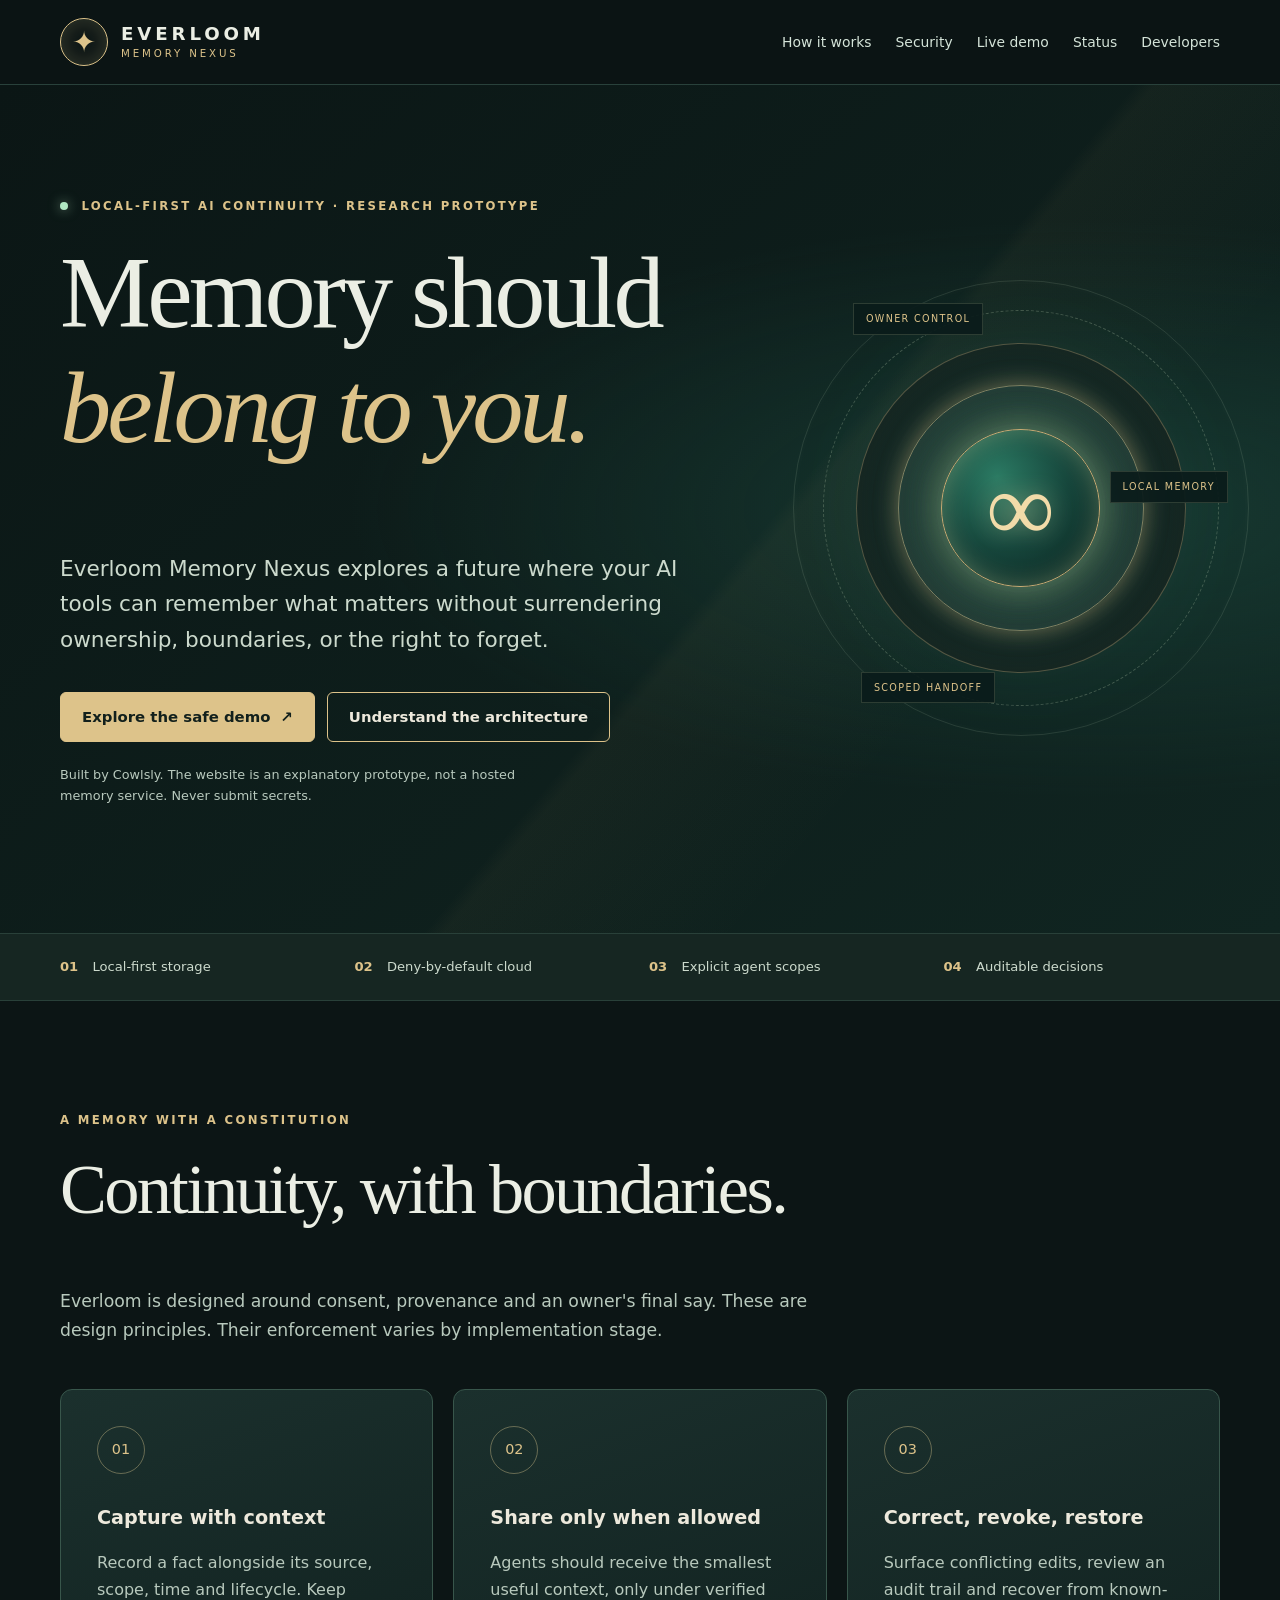
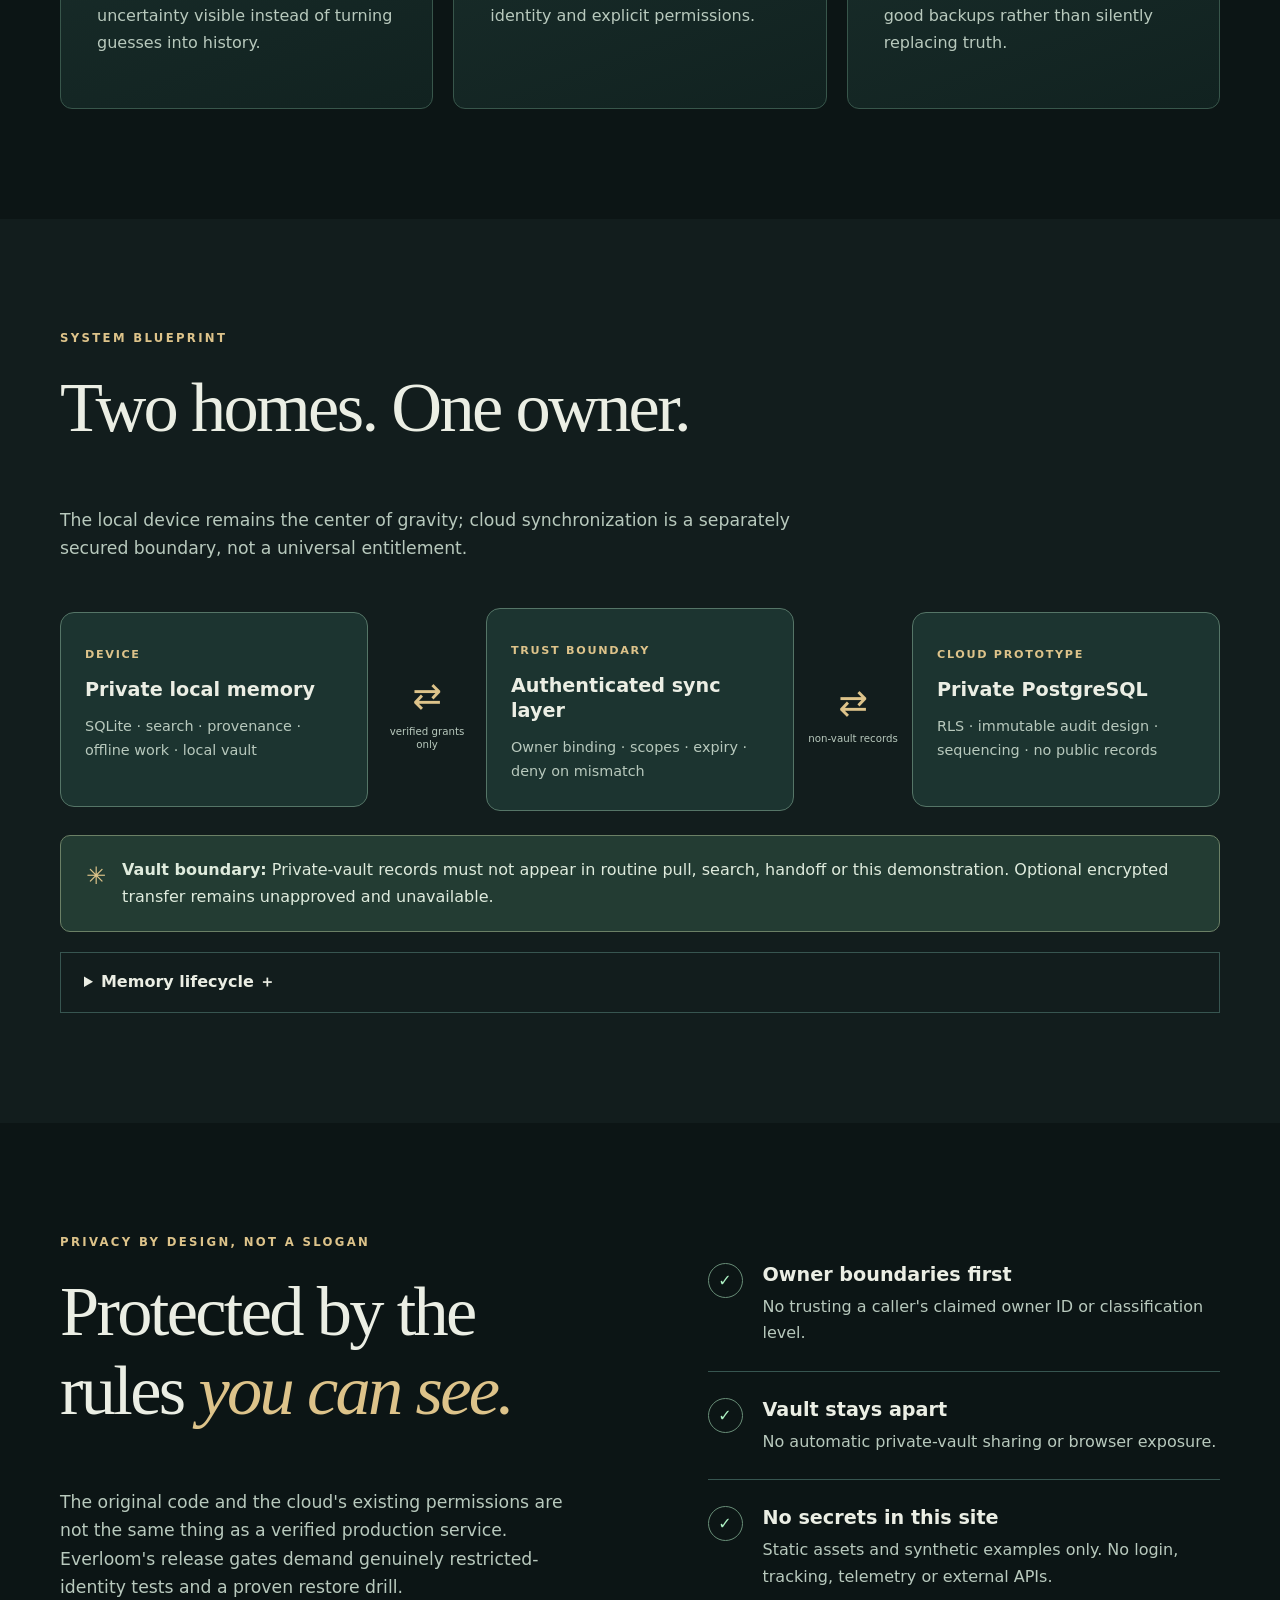
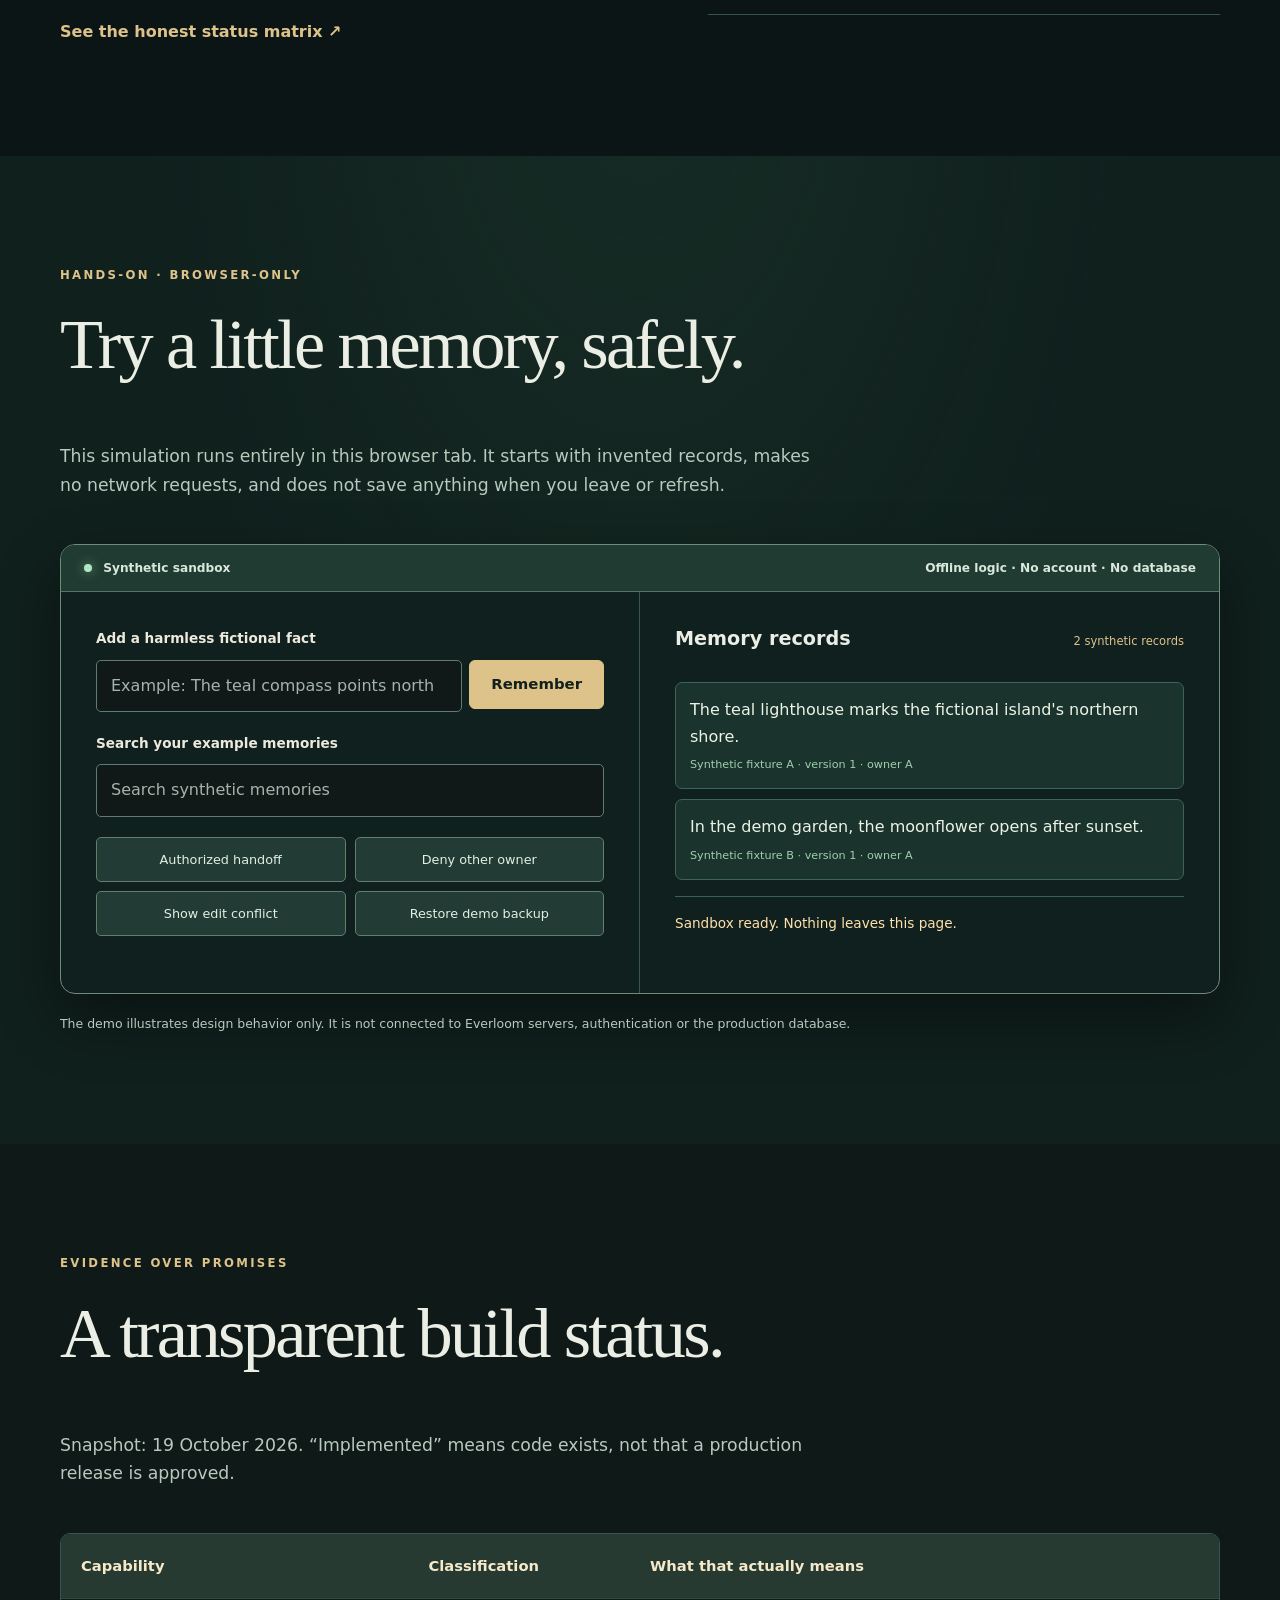
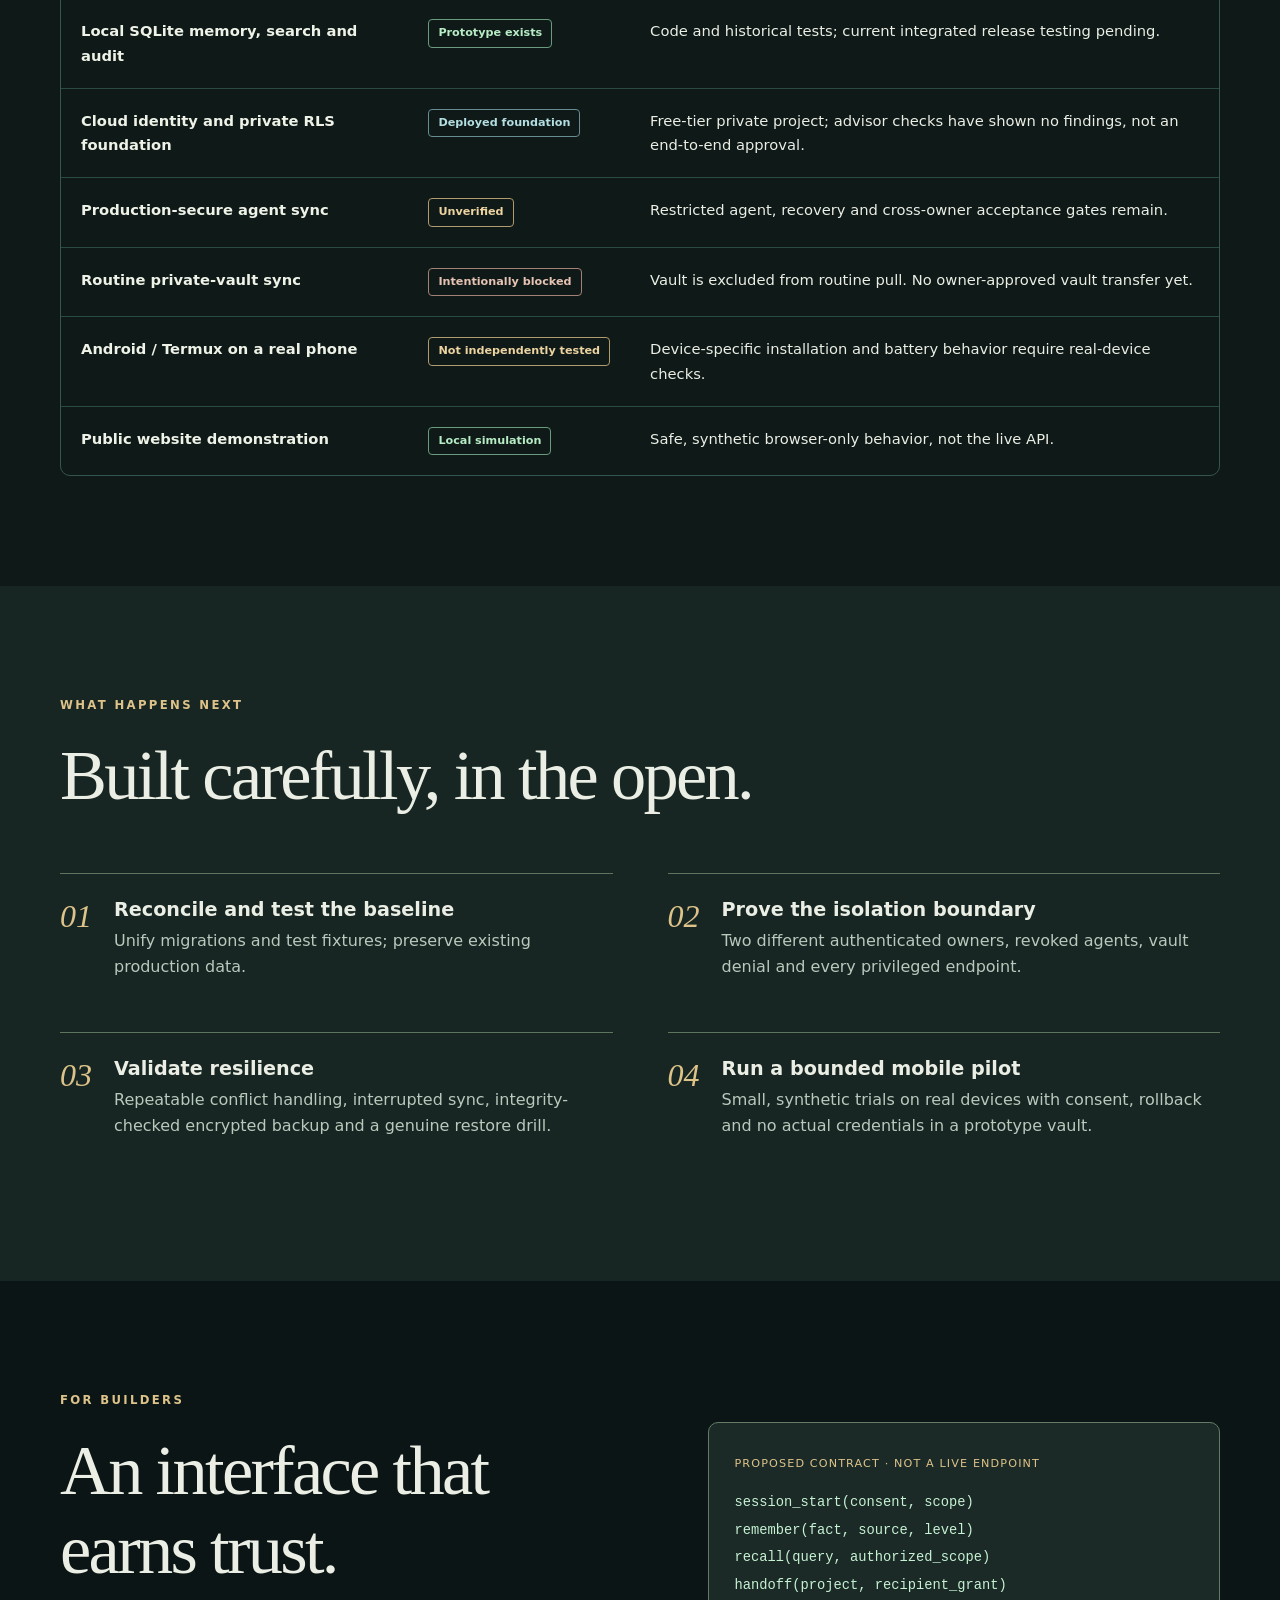
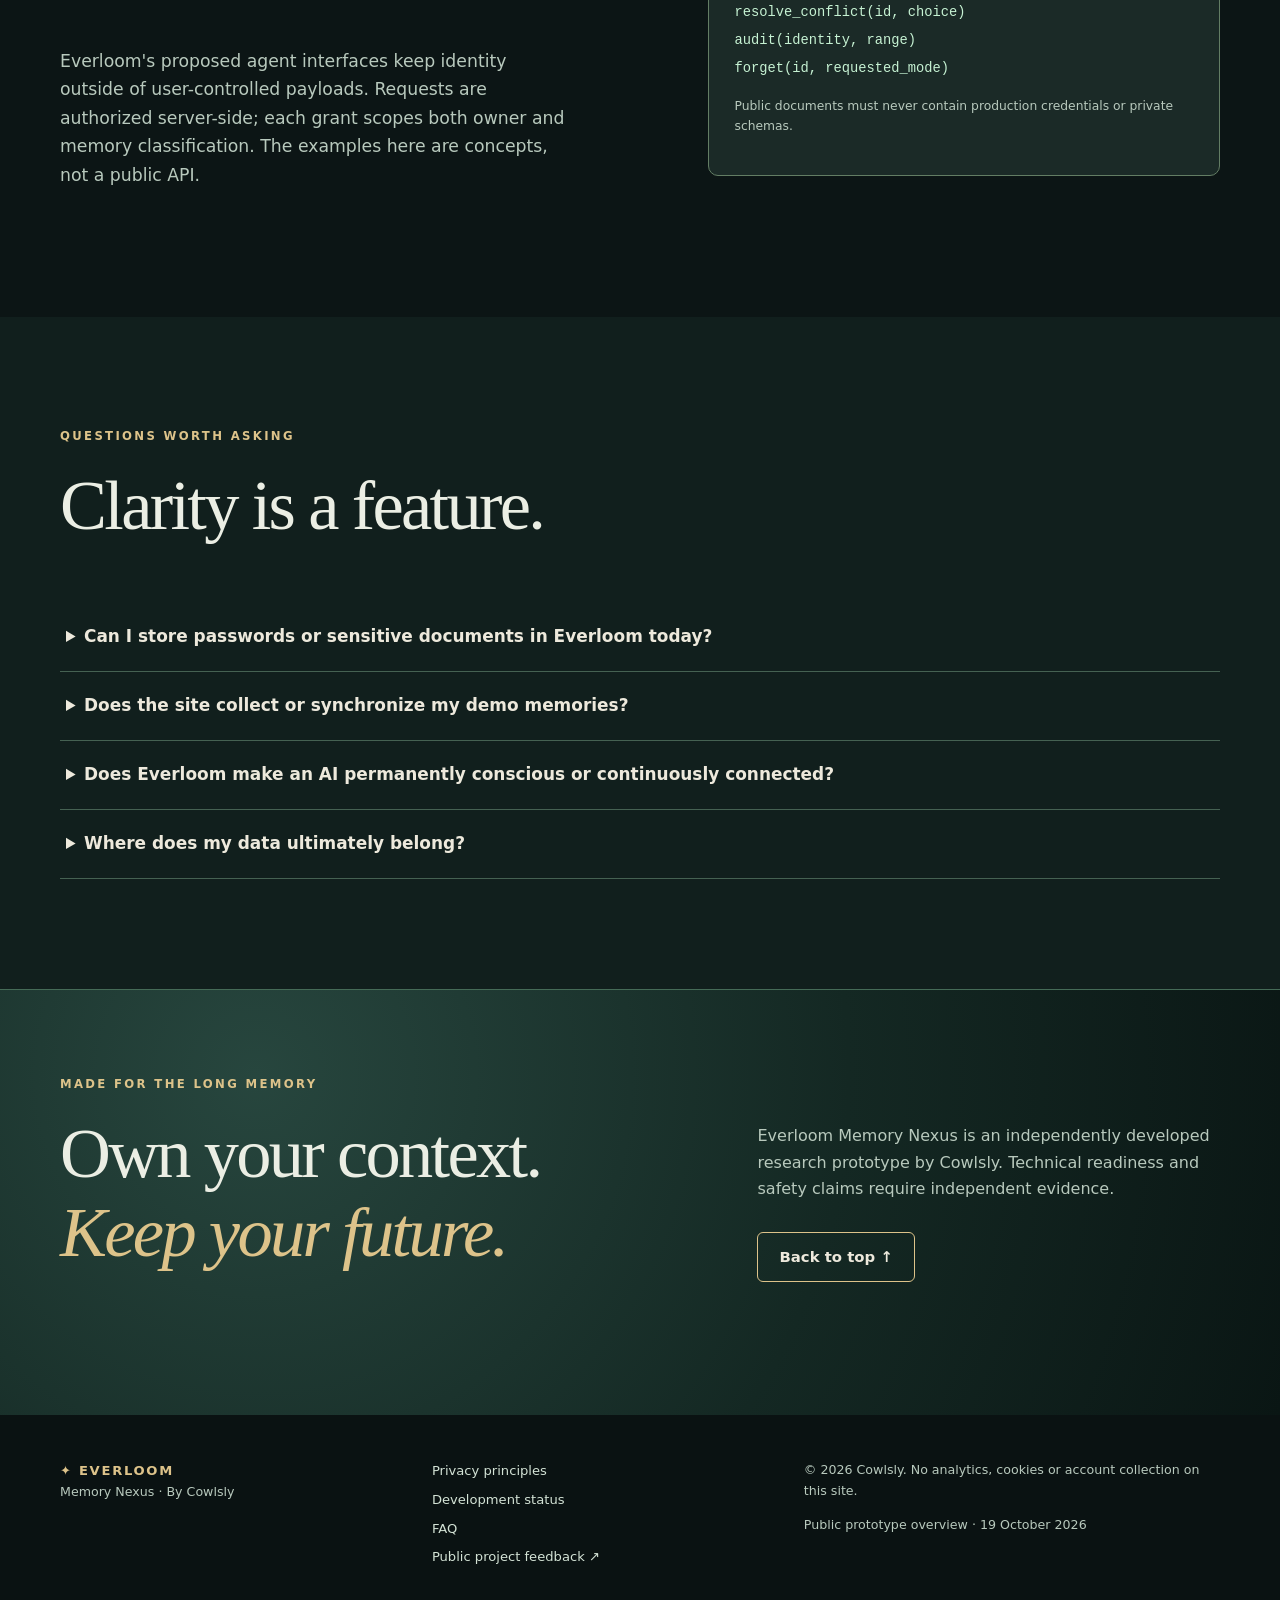
==== index.html @ b3f13ad1 "feat(site): publish Everloom Memory Nexus static site source, demo and launch safeguards" ====
<!doctype html>
<html lang="en">
<head>
<meta charset="utf-8">
<meta name="viewport" content="width=device-width, initial-scale=1">
<meta name="theme-color" content="#0d1717">
<meta name="description" content="Everloom Memory Nexus is an experimental, owner-controlled memory architecture for local-first AI continuity. Explore security principles, roadmap and a browser-only demo.">
<meta property="og:type" content="website">
<meta property="og:title" content="Everloom Memory Nexus | Memory belongs to you">
<meta property="og:description" content="An experimental, local-first memory architecture with verified boundaries and an honest development status.">
<meta property="og:url" content="https://cowlsly.website/">
<meta property="og:image" content="https://cowlsly.website/og-card.svg">
<meta name="color-scheme" content="dark light">
<link rel="canonical" href="https://cowlsly.website/">
<link rel="icon" type="image/svg+xml" href="favicon.svg">
<link rel="stylesheet" href="styles.css">
<title>Everloom Memory Nexus | Memory belongs to you</title>
<script src="app.js" defer></script>
</head>
<body>
<a class="skip" href="#main">Skip to main content</a>
<header class="masthead">
 <nav class="nav wrap" aria-label="Main navigation">
   <a class="brand" href="#home" aria-label="Everloom Memory Nexus home"><span class="mark" aria-hidden="true">✦</span><span><b>EVERLOOM</b><small>MEMORY NEXUS</small></span></a>
   <button class="menu-toggle" type="button" aria-controls="nav-links" aria-expanded="false">Menu <span aria-hidden="true">☰</span></button>
   <div id="nav-links" class="nav-links"><a href="#how">How it works</a><a href="#security">Security</a><a href="#demo">Live demo</a><a href="#status">Status</a><a href="#developers">Developers</a></div>
 </nav>
</header>
<main id="main">
<section class="hero" id="home" aria-labelledby="hero-title">
 <div class="aurora" aria-hidden="true"></div>
 <div class="wrap hero-grid">
  <div class="hero-copy">
   <p class="eyebrow"><span class="pulse" aria-hidden="true"></span> Local-first AI continuity · Research prototype</p>
   <h1 id="hero-title">Memory should <em>belong to you.</em></h1>
   <p class="lede">Everloom Memory Nexus explores a future where your AI tools can remember what matters without surrendering ownership, boundaries, or the right to forget.</p>
   <div class="actions"><a class="btn primary" href="#demo">Explore the safe demo <span aria-hidden="true">↗</span></a><a class="btn secondary" href="#architecture">Understand the architecture</a></div>
   <p class="hero-note">Built by Cowlsly. The website is an explanatory prototype, not a hosted memory service. Never submit secrets.</p>
  </div>
  <div class="artifact" role="img" aria-label="Illustration of an owner-controlled memory jewel surrounded by private and cloud layers">
   <div class="orb orb-outer"><div class="orb orb-middle"><div class="orb orb-core"><span>∞</span></div></div></div>
   <div class="orbit-label orbit-top">OWNER CONTROL</div><div class="orbit-label orbit-right">LOCAL MEMORY</div><div class="orbit-label orbit-bottom">SCOPED HANDOFF</div>
  </div>
 </div>
</section>
<section class="trustbar"><div class="wrap trust-grid"><span><b>01</b> Local-first storage</span><span><b>02</b> Deny-by-default cloud</span><span><b>03</b> Explicit agent scopes</span><span><b>04</b> Auditable decisions</span></div></section>
<section class="section" id="how">
 <div class="wrap"><div class="section-heading"><p class="eyebrow">A memory with a constitution</p><h2>Continuity, with boundaries.</h2><p>Everloom is designed around consent, provenance and an owner's final say. These are design principles. Their enforcement varies by implementation stage.</p></div>
  <div class="cards three">
   <article class="tile"><span class="tile-icon">01</span><h3>Capture with context</h3><p>Record a fact alongside its source, scope, time and lifecycle. Keep uncertainty visible instead of turning guesses into history.</p></article>
   <article class="tile"><span class="tile-icon">02</span><h3>Share only when allowed</h3><p>Agents should receive the smallest useful context, only under verified identity and explicit permissions.</p></article>
   <article class="tile"><span class="tile-icon">03</span><h3>Correct, revoke, restore</h3><p>Surface conflicting edits, review an audit trail and recover from known-good backups rather than silently replacing truth.</p></article>
  </div>
 </div>
</section>
<section class="section architecture" id="architecture">
 <div class="wrap">
 <div class="section-heading"><p class="eyebrow">System blueprint</p><h2>Two homes. One owner.</h2><p>The local device remains the center of gravity; cloud synchronization is a separately secured boundary, not a universal entitlement.</p></div>
 <div class="arch-grid" aria-label="Conceptual architecture">
  <div class="arch-node"><span class="node-tag">DEVICE</span><h3>Private local memory</h3><p>SQLite · search · provenance · offline work · local vault</p></div>
  <div class="arch-arrow" aria-hidden="true"><span>⇄</span><small>verified grants only</small></div>
  <div class="arch-node"><span class="node-tag">TRUST BOUNDARY</span><h3>Authenticated sync layer</h3><p>Owner binding · scopes · expiry · deny on mismatch</p></div>
  <div class="arch-arrow" aria-hidden="true"><span>⇄</span><small>non-vault records</small></div>
  <div class="arch-node"><span class="node-tag">CLOUD PROTOTYPE</span><h3>Private PostgreSQL</h3><p>RLS · immutable audit design · sequencing · no public records</p></div>
 </div>
 <div class="boundary"><span aria-hidden="true">✳</span><p><b>Vault boundary:</b> Private-vault records must not appear in routine pull, search, handoff or this demonstration. Optional encrypted transfer remains unapproved and unavailable.</p></div>
 <details class="detail"><summary>Memory lifecycle <span aria-hidden="true">＋</span></summary><div class="life"><span>Create with source</span><span>Classify and scope</span><span>Use with permission</span><span>Review and correct</span><span>Forget or archive</span></div><p>Retention, deletion and backup restore require separate end-to-end acceptance tests before production use.</p></details>
 </div>
</section>
<section class="section" id="security">
 <div class="wrap split"><div><p class="eyebrow">Privacy by design, not a slogan</p><h2>Protected by the rules <em>you can see.</em></h2><p class="section-copy">The original code and the cloud's existing permissions are not the same thing as a verified production service. Everloom's release gates demand genuinely restricted-identity tests and a proven restore drill.</p><a class="text-link" href="#status">See the honest status matrix <span aria-hidden="true">↗</span></a></div>
 <div class="security-list">
 <div><span class="check-icon">✓</span><div><h3>Owner boundaries first</h3><p>No trusting a caller's claimed owner ID or classification level.</p></div></div>
 <div><span class="check-icon">✓</span><div><h3>Vault stays apart</h3><p>No automatic private-vault sharing or browser exposure.</p></div></div>
 <div><span class="check-icon">✓</span><div><h3>No secrets in this site</h3><p>Static assets and synthetic examples only. No login, tracking, telemetry or external APIs.</p></div></div>
 </div></div>
</section>
<section class="section demo-section" id="demo">
<div class="wrap">
<div class="section-heading"><p class="eyebrow">Hands-on · Browser-only</p><h2>Try a little memory, safely.</h2><p>This simulation runs entirely in this browser tab. It starts with invented records, makes no network requests, and does not save anything when you leave or refresh.</p></div>
<div class="demo-shell">
 <div class="demo-head"><span><span class="pulse" aria-hidden="true"></span> Synthetic sandbox</span><span>Offline logic · No account · No database</span></div>
 <div class="demo-body">
  <div class="demo-editor"><label for="fact">Add a harmless fictional fact</label><div class="field-group"><input id="fact" type="text" maxlength="160" autocomplete="off" placeholder="Example: The teal compass points north"><button type="button" id="remember" class="btn primary">Remember</button></div>
  <label for="filter">Search your example memories</label><input id="filter" type="search" placeholder="Search synthetic memories" autocomplete="off">
  <div class="demo-toolbar"><button type="button" id="handoff">Authorized handoff</button><button type="button" id="deny">Deny other owner</button><button type="button" id="conflict">Show edit conflict</button><button type="button" id="restore">Restore demo backup</button></div></div>
  <div class="demo-output"><div class="output-title"><h3>Memory records</h3><span id="count">2 synthetic records</span></div><ul id="records" class="records"></ul><p id="event" class="event" role="status" aria-live="polite">Sandbox ready. Nothing leaves this page.</p></div>
 </div>
</div>
<p class="demo-disclaimer">The demo illustrates design behavior only. It is not connected to Everloom servers, authentication or the production database.</p>
</div>
</section>
<section class="section status-section" id="status">
<div class="wrap"><div class="section-heading"><p class="eyebrow">Evidence over promises</p><h2>A transparent build status.</h2><p>Snapshot: 19 October 2026. “Implemented” means code exists, not that a production release is approved.</p></div>
<div class="table-scroll"><table><caption>Everloom development status as evidenced or conservatively qualified</caption><thead><tr><th scope="col">Capability</th><th scope="col">Classification</th><th scope="col">What that actually means</th></tr></thead><tbody>
<tr><th scope="row">Local SQLite memory, search and audit</th><td><span class="status implemented">Prototype exists</span></td><td>Code and historical tests; current integrated release testing pending.</td></tr>
<tr><th scope="row">Cloud identity and private RLS foundation</th><td><span class="status foundation">Deployed foundation</span></td><td>Free-tier private project; advisor checks have shown no findings, not an end-to-end approval.</td></tr>
<tr><th scope="row">Production-secure agent sync</th><td><span class="status pending">Unverified</span></td><td>Restricted agent, recovery and cross-owner acceptance gates remain.</td></tr>
<tr><th scope="row">Routine private-vault sync</th><td><span class="status disabled">Intentionally blocked</span></td><td>Vault is excluded from routine pull. No owner-approved vault transfer yet.</td></tr>
<tr><th scope="row">Android / Termux on a real phone</th><td><span class="status pending">Not independently tested</span></td><td>Device-specific installation and battery behavior require real-device checks.</td></tr>
<tr><th scope="row">Public website demonstration</th><td><span class="status implemented">Local simulation</span></td><td>Safe, synthetic browser-only behavior, not the live API.</td></tr>
</tbody></table></div></div>
</section>
<section class="section roadmap-section" id="roadmap">
<div class="wrap"><div class="section-heading"><p class="eyebrow">What happens next</p><h2>Built carefully, in the open.</h2></div>
<ol class="roadmap"><li><span>01</span><div><h3>Reconcile and test the baseline</h3><p>Unify migrations and test fixtures; preserve existing production data.</p></div></li><li><span>02</span><div><h3>Prove the isolation boundary</h3><p>Two different authenticated owners, revoked agents, vault denial and every privileged endpoint.</p></div></li><li><span>03</span><div><h3>Validate resilience</h3><p>Repeatable conflict handling, interrupted sync, integrity-checked encrypted backup and a genuine restore drill.</p></div></li><li><span>04</span><div><h3>Run a bounded mobile pilot</h3><p>Small, synthetic trials on real devices with consent, rollback and no actual credentials in a prototype vault.</p></div></li></ol></div>
</section>
<section class="section" id="developers">
<div class="wrap split"><div><p class="eyebrow">For builders</p><h2>An interface that earns trust.</h2><p class="section-copy">Everloom's proposed agent interfaces keep identity outside of user-controlled payloads. Requests are authorized server-side; each grant scopes both owner and memory classification. The examples here are concepts, not a public API.</p></div><div class="code-panel"><span>PROPOSED CONTRACT · NOT A LIVE ENDPOINT</span><pre><code>session_start(consent, scope)
remember(fact, source, level)
recall(query, authorized_scope)
handoff(project, recipient_grant)
resolve_conflict(id, choice)
audit(identity, range)
forget(id, requested_mode)</code></pre><p>Public documents must never contain production credentials or private schemas.</p></div></div>
</section>
<section class="section faq-section" id="faq">
<div class="wrap"><div class="section-heading"><p class="eyebrow">Questions worth asking</p><h2>Clarity is a feature.</h2></div>
<details><summary>Can I store passwords or sensitive documents in Everloom today?</summary><p>No. The project remains a prototype. Do not entrust it with actual secrets or identity papers before a tested, approved secure release.</p></details>
<details><summary>Does the site collect or synchronize my demo memories?</summary><p>No. Its sample records and anything you type live only in JavaScript memory in this browser tab. Refreshing the page clears them.</p></details>
<details><summary>Does Everloom make an AI permanently conscious or continuously connected?</summary><p>No. It is software for bounded memory records and task handoff, not an always-on consciousness or a magical connection between providers.</p></details>
<details><summary>Where does my data ultimately belong?</summary><p>The design goal is to keep the owner in control of storage, permissions, export and deletion. Complete production guarantees still require testing.</p></details>
</div></section>
<section class="endnote"><div class="wrap endnote-grid"><div><p class="eyebrow">Made for the long memory</p><h2>Own your context.<br><em>Keep your future.</em></h2></div><div><p>Everloom Memory Nexus is an independently developed research prototype by Cowlsly. Technical readiness and safety claims require independent evidence.</p><a class="btn secondary" href="#home">Back to top ↑</a></div></div></section>
</main>
<footer class="footer"><div class="wrap footer-grid"><div><b>✦ EVERLOOM</b><p>Memory Nexus · By Cowlsly</p></div><div><a href="#security">Privacy principles</a><a href="#status">Development status</a><a href="#faq">FAQ</a><a href="https://github.com/Cowlsly/everloom-universal/issues" rel="noopener noreferrer">Public project feedback ↗</a></div><div><p>© 2026 Cowlsly. No analytics, cookies or account collection on this site.</p><p id="last-updated">Public prototype overview · 19 October 2026</p></div></div></footer>
</body>
</html>
---- styles.css ----
:root{font-family:Inter,ui-sans-serif,system-ui,-apple-system,"Segoe UI",sans-serif;color:#ebeee4;background:#0c1515;line-height:1.65;scroll-behavior:smooth;--bg:#0c1515;--panel:#122322;--panel2:#19302e;--ivory:#ede9dc;--muted:#b8c9bd;--gold:#ddc38a;--jade:#9bdab9;--line:#375550}*{box-sizing:border-box}body{margin:0;overflow-x:hidden}a{color:inherit;text-decoration:none}a:hover{text-decoration:underline;text-underline-offset:5px}button,input{font:inherit}button{cursor:pointer}button:disabled{cursor:not-allowed}h1,h2,h3,p{margin-top:0}h1,h2{font-family:Georgia,"Times New Roman",serif;letter-spacing:-.038em;font-weight:500;line-height:1.12}h1{font-size:clamp(3.6rem,8vw,7.5rem);max-width:870px}h2{font-size:clamp(2.5rem,5.5vw,4.5rem)}h3{font-size:1.2rem;line-height:1.3}em{font-weight:400;color:var(--gold)}p{color:var(--muted)}.wrap{width:min(1160px,calc(100% - 44px));margin:auto}.skip{position:absolute;left:12px;top:-100px;z-index:100;background:var(--gold);color:#0b1715;padding:10px 20px}.skip:focus{top:10px}:focus-visible{outline:3px solid #e9c980;outline-offset:4px}.masthead{position:relative;z-index:50;background:#0c1515e8;border-bottom:1px solid #29413b;backdrop-filter:blur(12px)}.nav{min-height:84px;display:flex;align-items:center;justify-content:space-between;gap:32px}.brand{display:flex;align-items:center;gap:13px;text-decoration:none!important}.brand b{display:block;letter-spacing:.21em;font-size:1.14rem;line-height:1.3}.brand small{display:block;color:var(--gold);font-size:.64rem;letter-spacing:.28em}.mark{display:grid;place-items:center;width:48px;height:48px;border:1px solid var(--gold);border-radius:50%;color:var(--gold);font-size:1.8rem;box-shadow:inset 0 0 22px #bcad7640}.nav-links{display:flex;align-items:center;gap:24px;font-size:.87rem;color:#d5e4d9}.nav-links a:hover{color:var(--gold)}.menu-toggle{display:none;background:none;color:var(--ivory);border:1px solid var(--line);padding:8px 14px;border-radius:6px}.hero{position:relative;overflow:hidden;isolation:isolate;padding:112px 0 114px;background:radial-gradient(ellipse at 85% 50%,#20554877 0,transparent 48%),linear-gradient(140deg,#0b1615,#102521)}.aurora{position:absolute;inset:0;pointer-events:none;background:linear-gradient(130deg,transparent 57%,#c0a5670b 58%,transparent 73%);z-index:-1}.hero-grid{display:grid;grid-template-columns:minmax(0,1.3fr) minmax(290px,.7fr);gap:20px;align-items:center}.eyebrow{text-transform:uppercase;letter-spacing:.2em;color:var(--gold);font-size:.73rem;font-weight:700;margin-bottom:20px}.pulse{display:inline-block;background:#b0e7c3;border-radius:100%;height:8px;width:8px;box-shadow:0 0 12px #b0e7c38f;margin-right:7px}.lede{font-size:clamp(1.13rem,2vw,1.35rem);max-width:620px;color:#ccdacd}.actions{display:flex;flex-wrap:wrap;gap:12px;margin-top:34px}.btn{display:inline-flex;align-items:center;justify-content:center;gap:10px;border:1px solid var(--gold);padding:12px 21px;border-radius:6px;font-size:.93rem;font-weight:700;transition:transform .18s,background .18s}.btn:hover{transform:translateY(-2px);text-decoration:none}.primary{background:var(--gold);color:#12201c}.primary:hover{background:#f1dbaa}.secondary{background:transparent;color:var(--ivory)}.secondary:hover{background:#ffffff0a}.hero-note{font-size:.8rem;max-width:480px;margin-top:22px}.artifact{position:relative;min-height:465px;display:grid;place-items:center}.orb{border-radius:50%;display:grid;place-items:center;position:relative}.orb-outer{width:min(330px,100%);aspect-ratio:1;border:1px solid #cbb88560;box-shadow:0 0 75px #327e6a18,inset 0 0 85px #b4e8a31a;background:radial-gradient(circle,#195446 0,#102a27 45%,#0d1c1b 70%)}.orb-outer:before,.orb-outer:after{position:absolute;content:"";inset:-34px;border:1px dashed #b2c7a94a;border-radius:50%}.orb-outer:after{inset:-64px;border-style:solid;border-color:#b2c7a925}.orb-middle{width:75%;aspect-ratio:1;border:1px solid #ecd79d80;box-shadow:0 0 25px #e5bf8370,inset 0 0 80px #a7d8bc33}.orb-core{width:65%;aspect-ratio:1;border:1px solid #c7ac75;background:radial-gradient(circle at 35% 30%,#2b7a63,#16463c 48%,#081b19);box-shadow:0 0 55px #b2eeb963,0 0 40px #e0b96e3b,inset 0 0 24px #d0e1a455}.orb-core span{font-family:Georgia,serif;font-size:6rem;line-height:1;color:#f2dba9;text-shadow:0 0 22px #ffeab077}.orbit-label{position:absolute;letter-spacing:.14em;font-size:.6rem;color:var(--gold);border:1px solid #59685370;padding:7px 12px;background:#0a1c1aec;white-space:nowrap}.orbit-top{top:6%;left:8%}.orbit-right{right:-2%;top:42%}.orbit-bottom{bottom:8%;left:10%}.trustbar{background:#162622;border-top:1px solid #294039;border-bottom:1px solid #294039}.trust-grid{display:grid;grid-template-columns:repeat(4,1fr);gap:18px;padding:22px 0;font-size:.82rem;color:#ccdacd}.trust-grid b{color:var(--gold);margin-right:10px}.section{padding:110px 0}.section-heading{max-width:770px;margin-bottom:45px}.section-heading p:last-child{font-size:1.08rem}.cards{display:grid;gap:20px}.three{grid-template-columns:repeat(3,1fr)}.tile{background:linear-gradient(160deg,#1b302d,#112220);border:1px solid #38564b;padding:36px;border-radius:12px;min-height:280px}.tile-icon{display:grid;place-items:center;width:48px;height:48px;border:1px solid #b5aa7d80;border-radius:50%;color:var(--gold);margin-bottom:32px;font-size:.9rem}.tile h3{color:var(--ivory)}.architecture{background:#121d1d}.arch-grid{display:grid;grid-template-columns:1fr auto 1fr auto 1fr;gap:14px;align-items:center}.arch-node{background:#1c3430;border:1px solid #557567;border-radius:14px;padding:27px 24px;min-height:195px}.node-tag{color:var(--gold);font-size:.7rem;letter-spacing:.15em;font-weight:700}.arch-node h3{margin:12px 0}.arch-node p{font-size:.9rem;margin:0}.arch-arrow{text-align:center;color:var(--gold);font-size:2.2rem}.arch-arrow small{display:block;font-size:.64rem;width:90px;line-height:1.3;color:var(--muted)}.boundary{display:flex;gap:16px;background:#233c33;border:1px solid #6b8066;padding:21px 25px;border-radius:10px;margin-top:24px}.boundary>span{font-size:1.5rem;color:var(--gold)}.boundary p{margin:0;color:#dfebdd}.detail{margin-top:20px;border:1px solid var(--line);padding:16px 23px}.detail summary{font-weight:700;cursor:pointer}.life{display:flex;flex-wrap:wrap;gap:6px;margin-top:18px}.life span{border:1px solid var(--line);padding:8px 10px;font-size:.78rem;color:#d9e4d5}.split{display:grid;grid-template-columns:1fr 1fr;gap:min(12vw,135px);align-items:center}.section-copy{font-size:1.08rem}.text-link{color:var(--gold);font-weight:700}.security-list{display:grid;gap:26px}.security-list>div{display:flex;gap:20px;padding:0 0 24px;border-bottom:1px solid var(--line)}.security-list p{margin:6px 0 0}.security-list h3{margin:0}.check-icon{flex:0 0 35px;color:#adf1c3;border:1px solid #688d77;border-radius:50%;width:35px;height:35px;text-align:center;line-height:33px}.demo-section{background:radial-gradient(ellipse at 50% -15%,#2d55423b,transparent 55%),#10201d}.demo-shell{border:1px solid #6f8b78;border-radius:15px;overflow:hidden;background:#10201e;box-shadow:0 24px 60px #0006}.demo-head{display:flex;justify-content:space-between;gap:12px;background:#203b32;border-bottom:1px solid #537664;padding:13px 23px;font-size:.76rem;font-weight:700;color:#d9e7dc}.demo-body{display:grid;grid-template-columns:1fr 1fr}.demo-editor,.demo-output{padding:35px}.demo-editor{border-right:1px solid #39574b}.demo-editor label{display:block;font-size:.85rem;color:var(--ivory);font-weight:700;margin-bottom:10px}.demo-editor input{background:#101918;color:#f0f2e8;border:1px solid #607c70;border-radius:5px;padding:12px 14px;min-width:0;width:100%;margin-bottom:20px}.demo-editor input::placeholder{color:#a4b4aa}.field-group{display:flex;gap:7px}.field-group input{flex:1}.field-group .btn{flex:0 0 auto;height:49px}.demo-toolbar{display:grid;grid-template-columns:1fr 1fr;gap:9px}.demo-toolbar button{background:#223b34;color:#e2efe3;border:1px solid #627f6e;border-radius:5px;padding:11px 9px;font-size:.8rem}.demo-toolbar button:hover{background:#315746}.output-title{display:flex;align-items:baseline;justify-content:space-between;gap:10px}.output-title h3{margin-bottom:14px}.output-title span{font-size:.72rem;color:var(--gold)}.records{padding:0;list-style:none;min-height:195px}.records li{padding:14px;margin-bottom:10px;border:1px solid #3c6557;border-radius:7px;background:#1a332c;color:#ecf3e6}.records small{display:block;color:#9fd0ae;font-size:.7rem;margin-top:6px}.event{min-height:48px;color:#ffe1ac;font-size:.85rem;border-top:1px solid #3d5f54;padding-top:15px}.demo-disclaimer{font-size:.78rem;margin:20px 0 0}.status-section{background:#0e1918}.table-scroll{overflow-x:auto;border:1px solid var(--line);border-radius:10px}table{width:100%;border-collapse:collapse;min-width:680px;font-size:.92rem}caption{text-align:left;position:absolute;width:1px;height:1px;overflow:hidden;clip:rect(0,0,0,0)}th,td{text-align:left;padding:20px;border-bottom:1px solid #2b4a40;vertical-align:top}thead{background:#263a31;color:#f5e9c9}tbody tr:last-child>*{border:0}tbody th{color:#eef2e7;font-weight:600;width:30%}.status{display:inline-block;white-space:nowrap;font-size:.7rem;border:1px solid;border-radius:4px;padding:4px 9px;font-weight:700}.implemented{border-color:#699c7e;color:#b7ecc4}.foundation{border-color:#668d94;color:#b4dfe2}.pending{border-color:#b19a6d;color:#eed4a1}.disabled{border-color:#a48176;color:#e7c3b4}.roadmap-section{background:#172622}.roadmap{display:grid;grid-template-columns:repeat(2,1fr);gap:35px 55px;list-style:none;padding:0}.roadmap li{display:flex;gap:22px;border-top:1px solid #5b755f;padding-top:24px}.roadmap li>span{color:var(--gold);font:italic 2rem Georgia,serif}.roadmap h3{margin-bottom:5px}.code-panel{background:#1b2a27;border:1px solid #637d64;border-radius:10px;padding:26px;min-width:0}.code-panel>span{font-size:.7rem;color:var(--gold);letter-spacing:.1em}.code-panel pre{white-space:pre-wrap;overflow-wrap:anywhere;color:#c6f2d3;line-height:2;font-size:.86rem}.code-panel p{font-size:.77rem}.faq-section{background:#111f1d}.faq-section details{border-bottom:1px solid #456152;padding:20px 6px}.faq-section summary{font-weight:700;cursor:pointer;font-size:1.06rem;color:var(--ivory)}.faq-section details p{max-width:900px;margin:14px 0 0}.endnote{background:radial-gradient(circle at 20% 20%,#27463e,#142823 55%,#0a1614);border-top:1px solid #456b57;padding:85px 0}.endnote-grid{display:grid;grid-template-columns:1.4fr 1fr;gap:50px;align-items:center}.endnote .btn{margin-top:13px}.footer{padding:45px 0;background:#0a1212}.footer-grid{display:grid;grid-template-columns:1fr 1fr 1.2fr;gap:25px;font-size:.82rem}.footer a{display:block;margin:0 0 7px;color:#d3e2d5}.footer b{color:var(--gold);letter-spacing:.13em}.footer p{font-size:.79rem}@media(max-width:950px){.hero-grid{grid-template-columns:1fr}.artifact{min-height:330px}.orb-outer{width:220px}.orb-core span{font-size:4rem}.orbit-right{right:6%}.trust-grid{grid-template-columns:repeat(2,1fr)}.arch-grid{grid-template-columns:1fr}.arch-arrow{font-size:1.5rem}.arch-arrow small{margin:auto;width:auto}.arch-node{min-height:0}.split{gap:35px}.demo-body{grid-template-columns:1fr}.demo-editor{border-right:0;border-bottom:1px solid #39574b}.footer-grid{grid-template-columns:repeat(2,1fr)}}@media(max-width:660px){.wrap{width:min(100% - 32px,1160px)}.nav{min-height:73px}.brand b{font-size:1rem}.mark{width:40px;height:40px}.menu-toggle{display:block}.nav-links{display:none;position:absolute;left:0;right:0;top:72px;background:#132723;flex-direction:column;align-items:stretch;padding:14px 24px;border-bottom:1px solid #547261;gap:6px}.nav-links.open{display:flex}.nav-links a{padding:8px}.hero{padding:62px 0 55px}h1{font-size:clamp(3.25rem,15vw,5.4rem)}.artifact{min-height:290px}.orb-outer{width:180px}.orbit-label{font-size:.5rem}.orbit-top{left:1%}.orbit-bottom{left:5%}.orbit-right{right:0}.section{padding:70px 0}.three,.split,.roadmap,.endnote-grid{grid-template-columns:1fr}.tile{min-height:0;padding:28px}.trust-grid{gap:10px;font-size:.72rem}.demo-editor,.demo-output{padding:20px}.field-group{flex-direction:column}.field-group .btn{height:auto;margin-top:-14px;margin-bottom:18px}.demo-toolbar{grid-template-columns:1fr}.demo-head{font-size:.65rem;flex-wrap:wrap}.footer-grid{grid-template-columns:1fr}.artifact .orb-outer:after{inset:-45px}}@media(prefers-reduced-motion:reduce){html:root{scroll-behavior:auto}.btn{transition:none}.btn:hover{transform:none}}
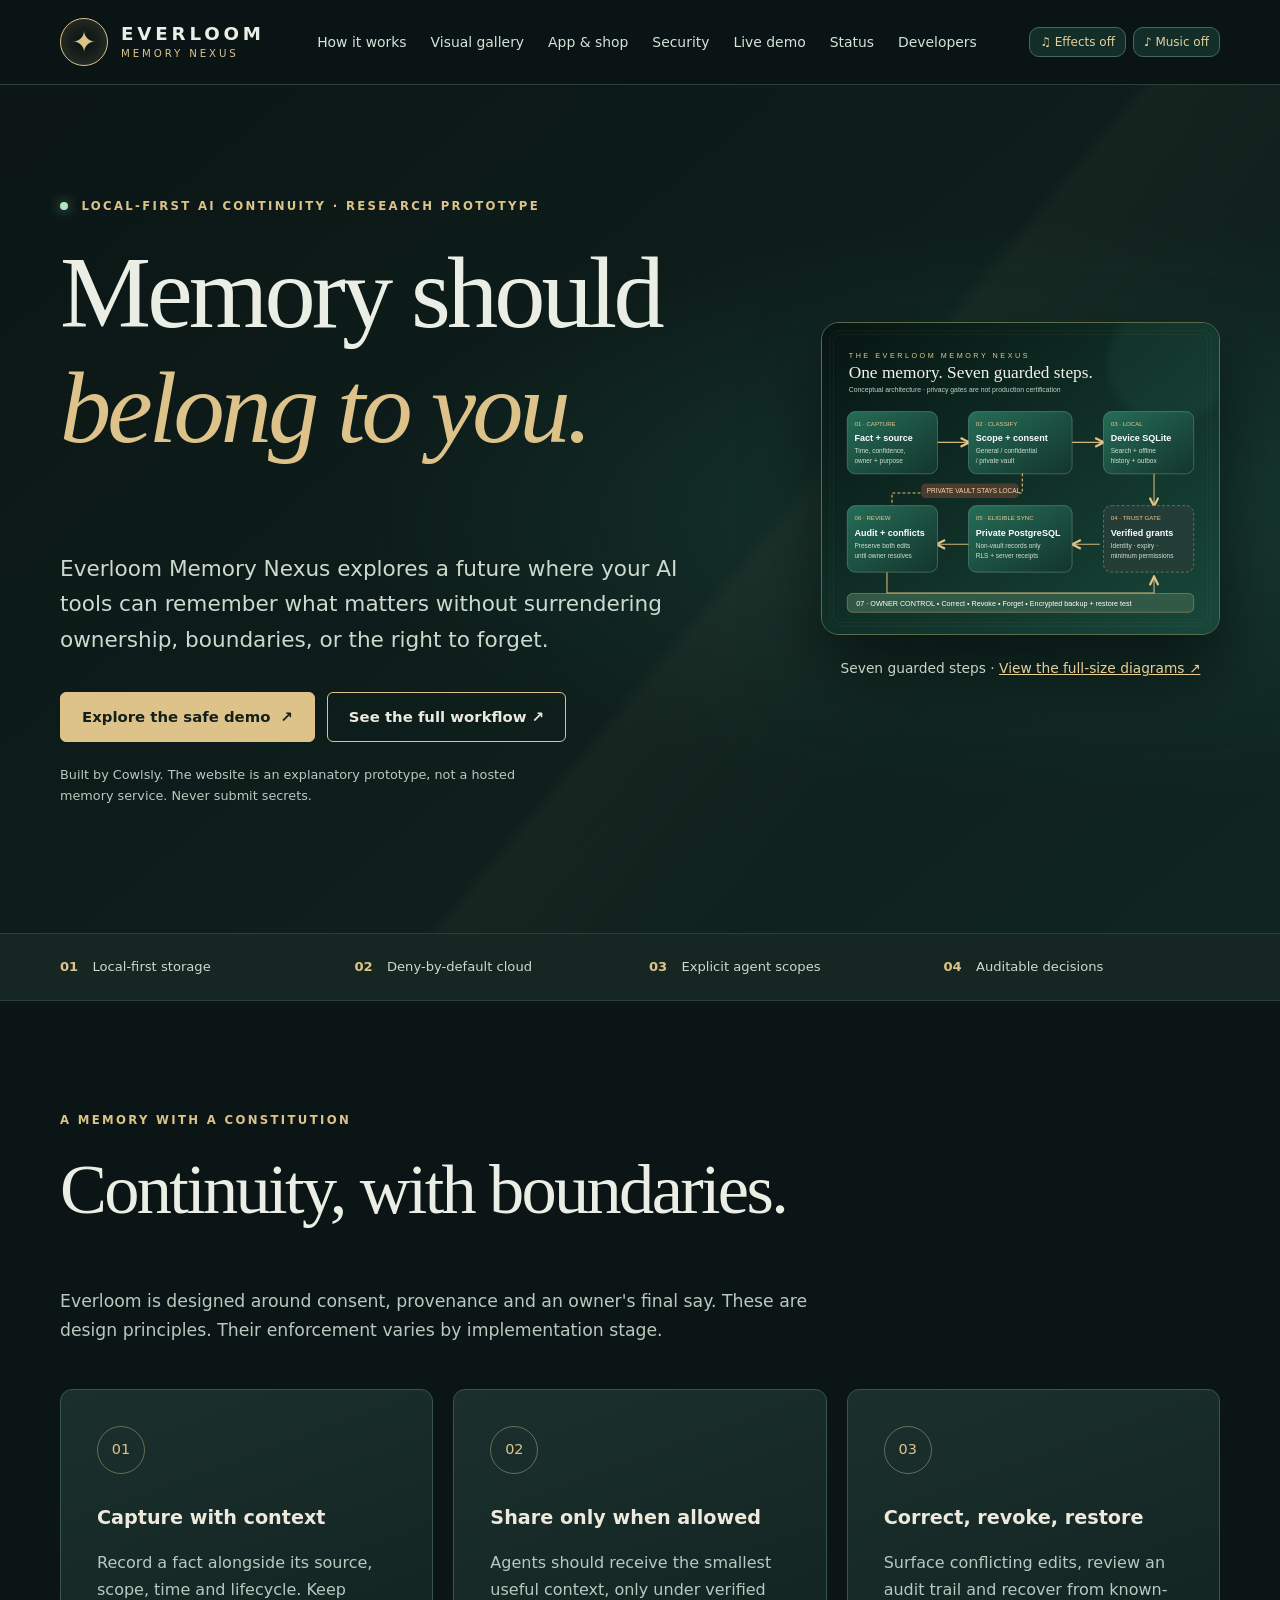
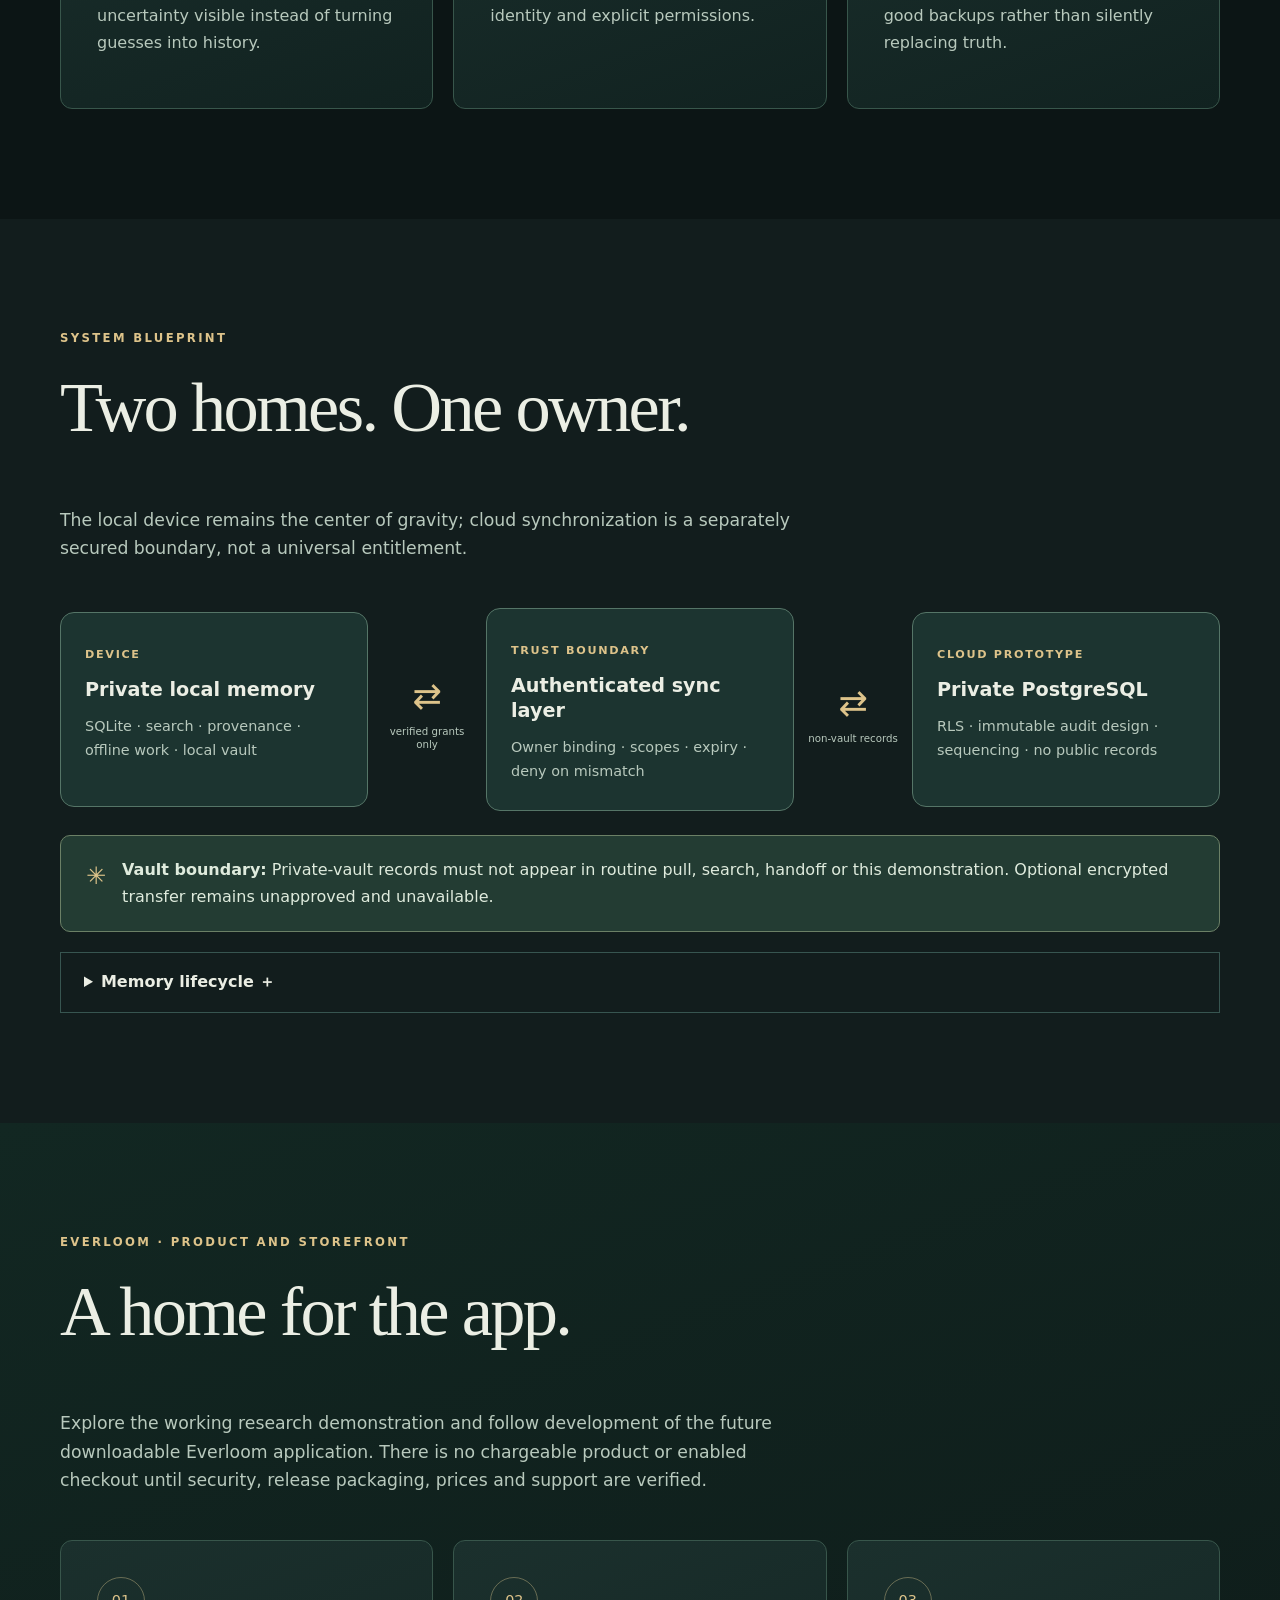
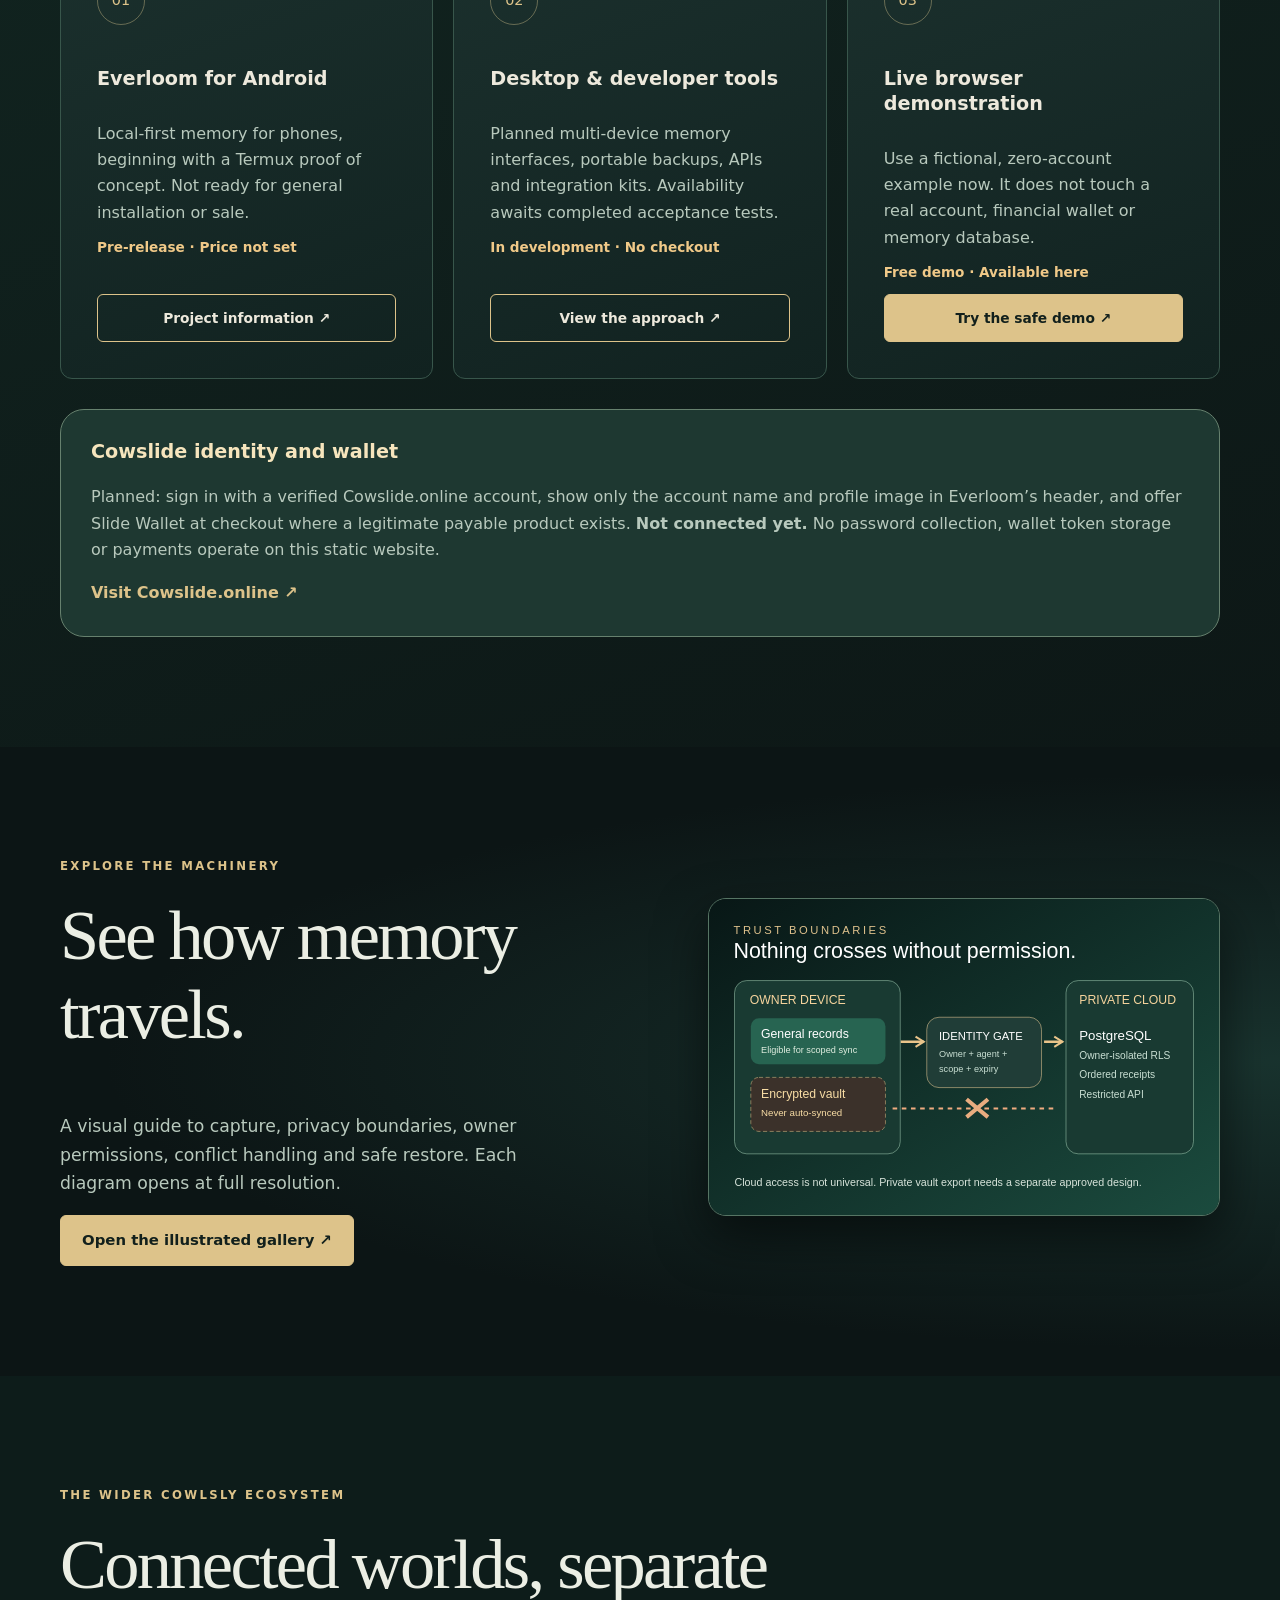
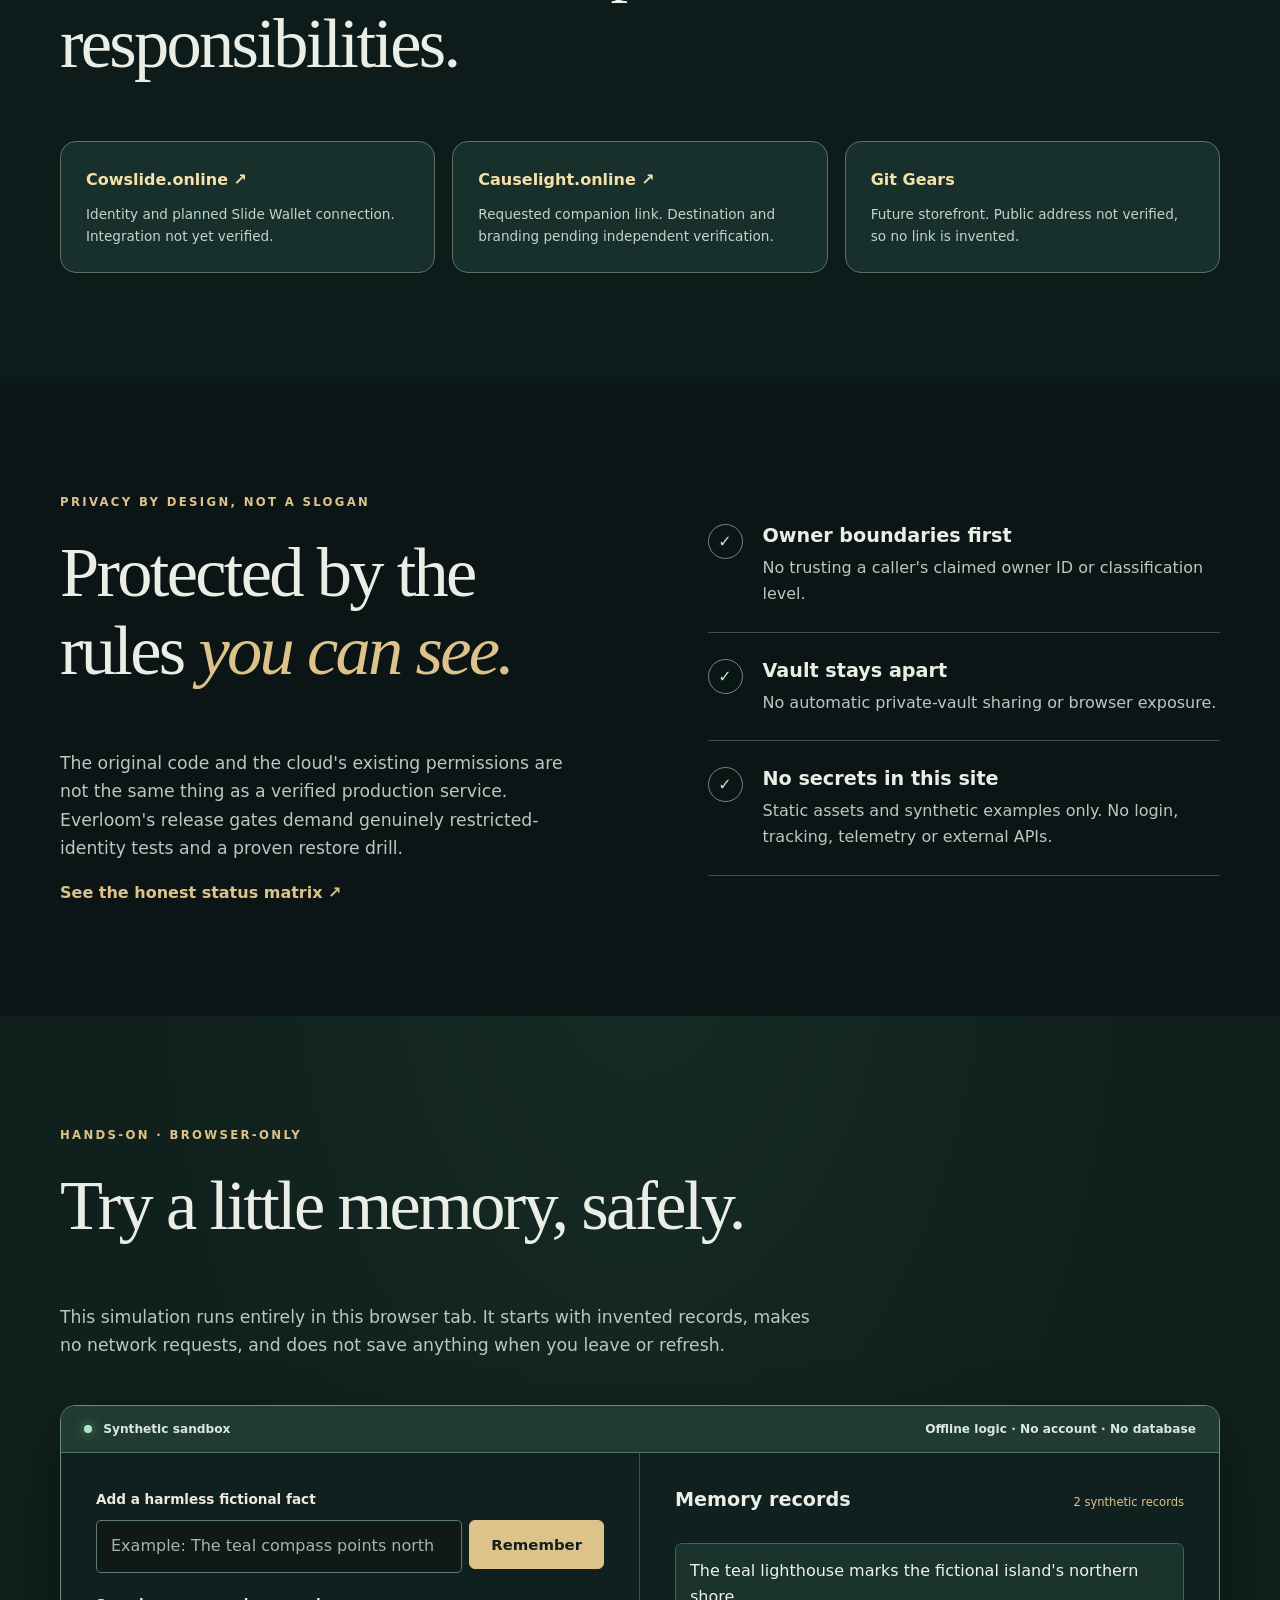
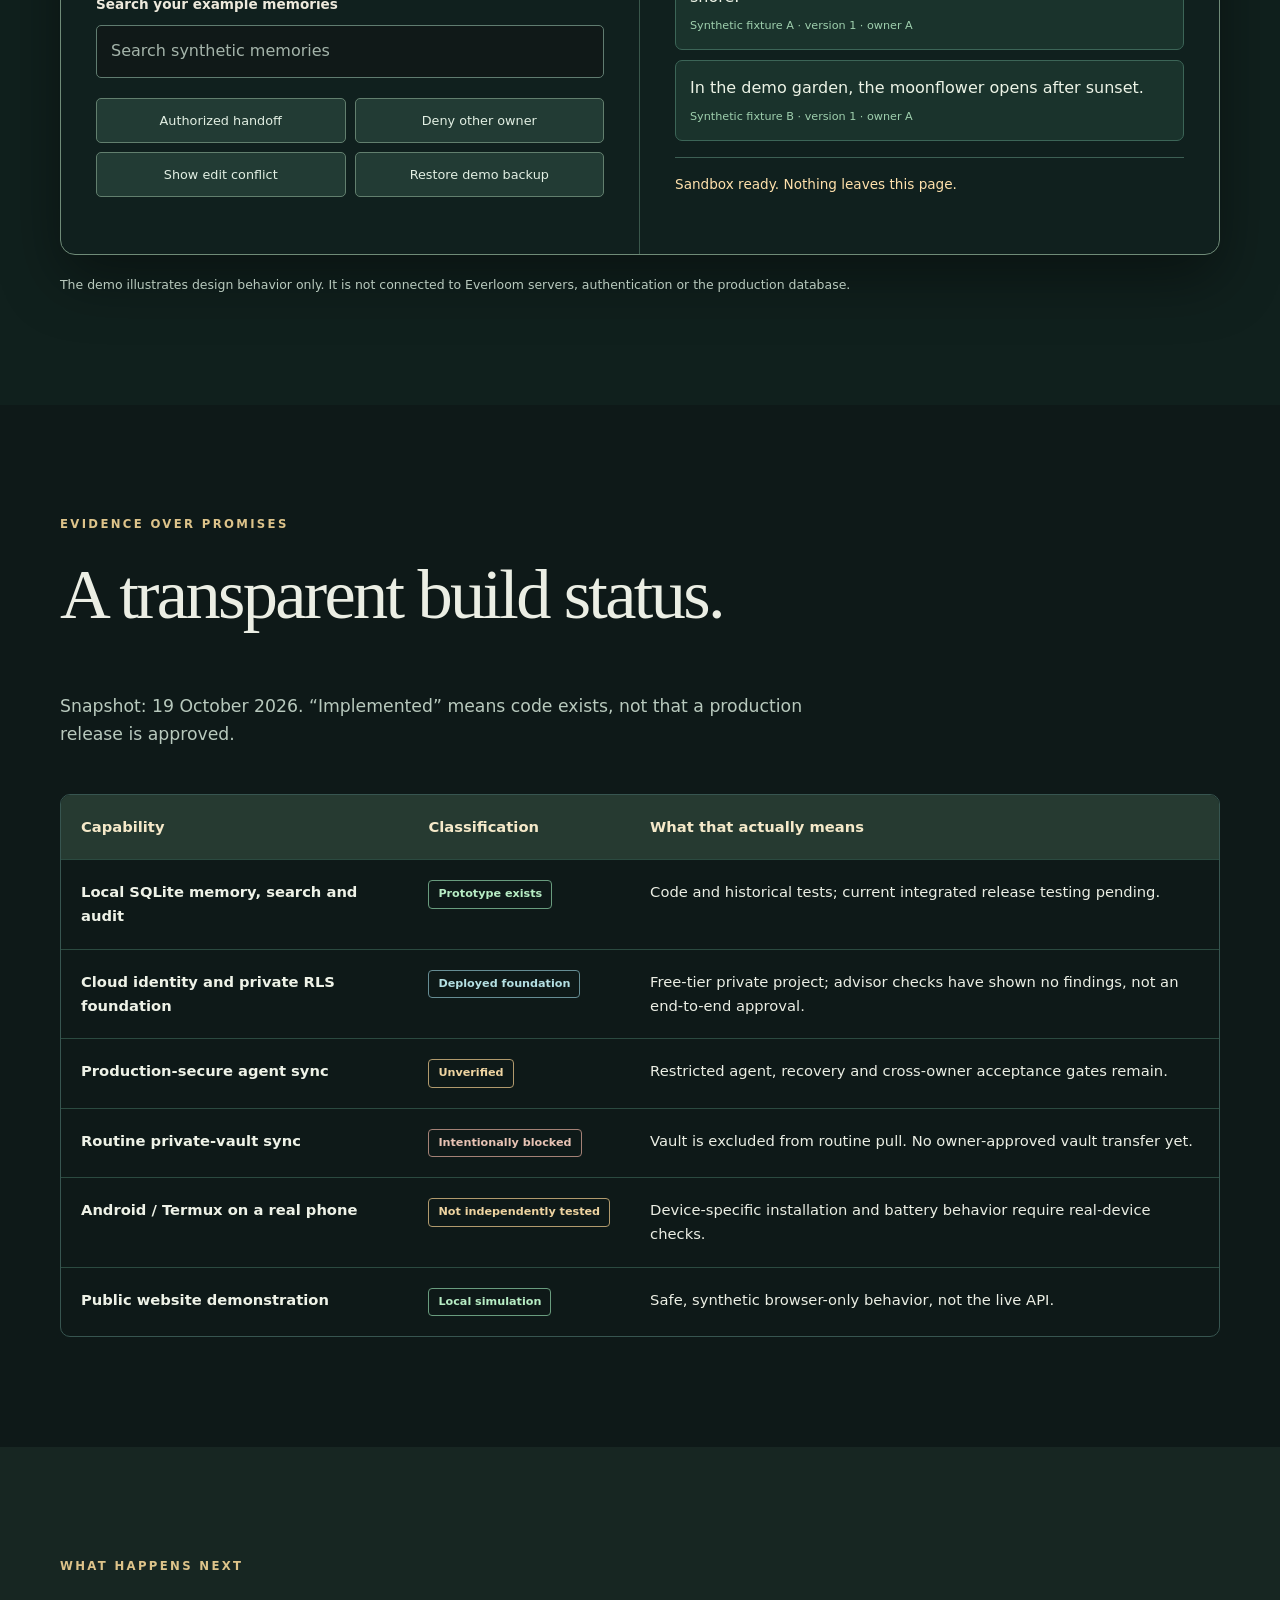
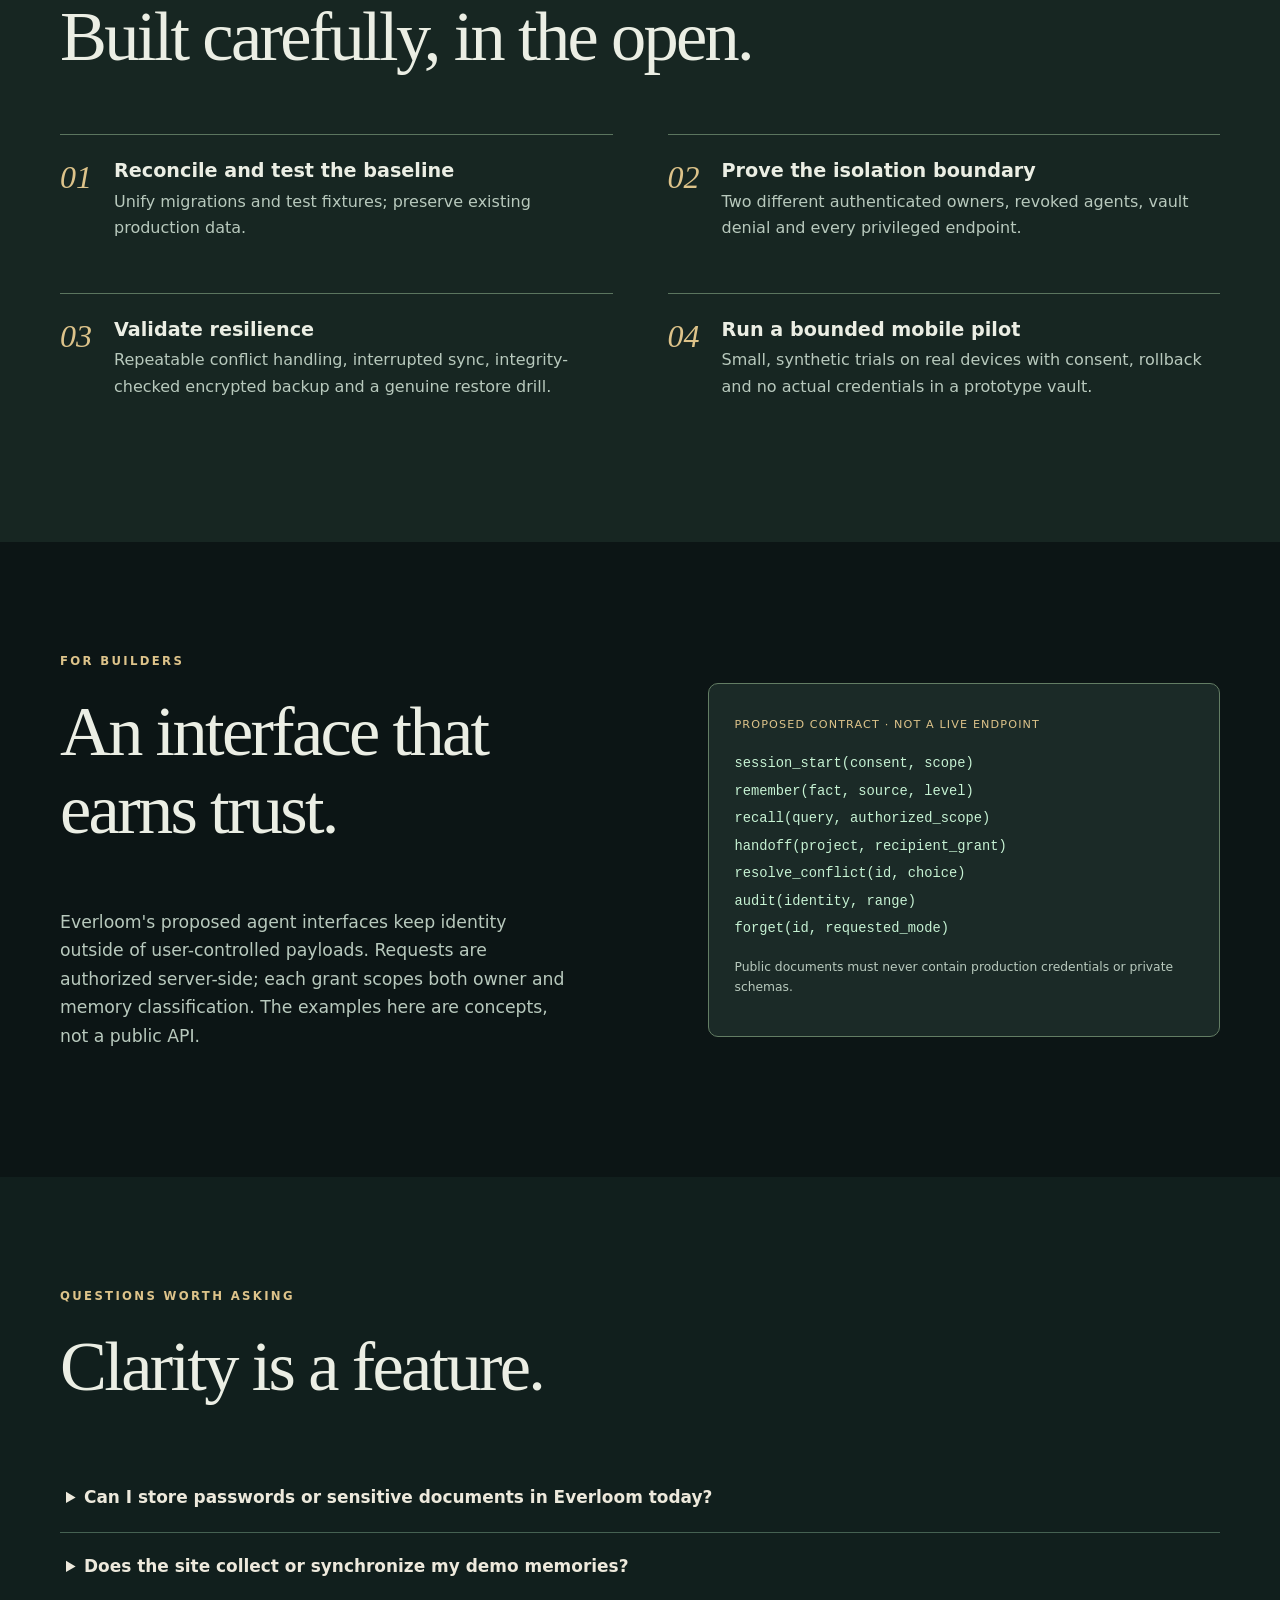
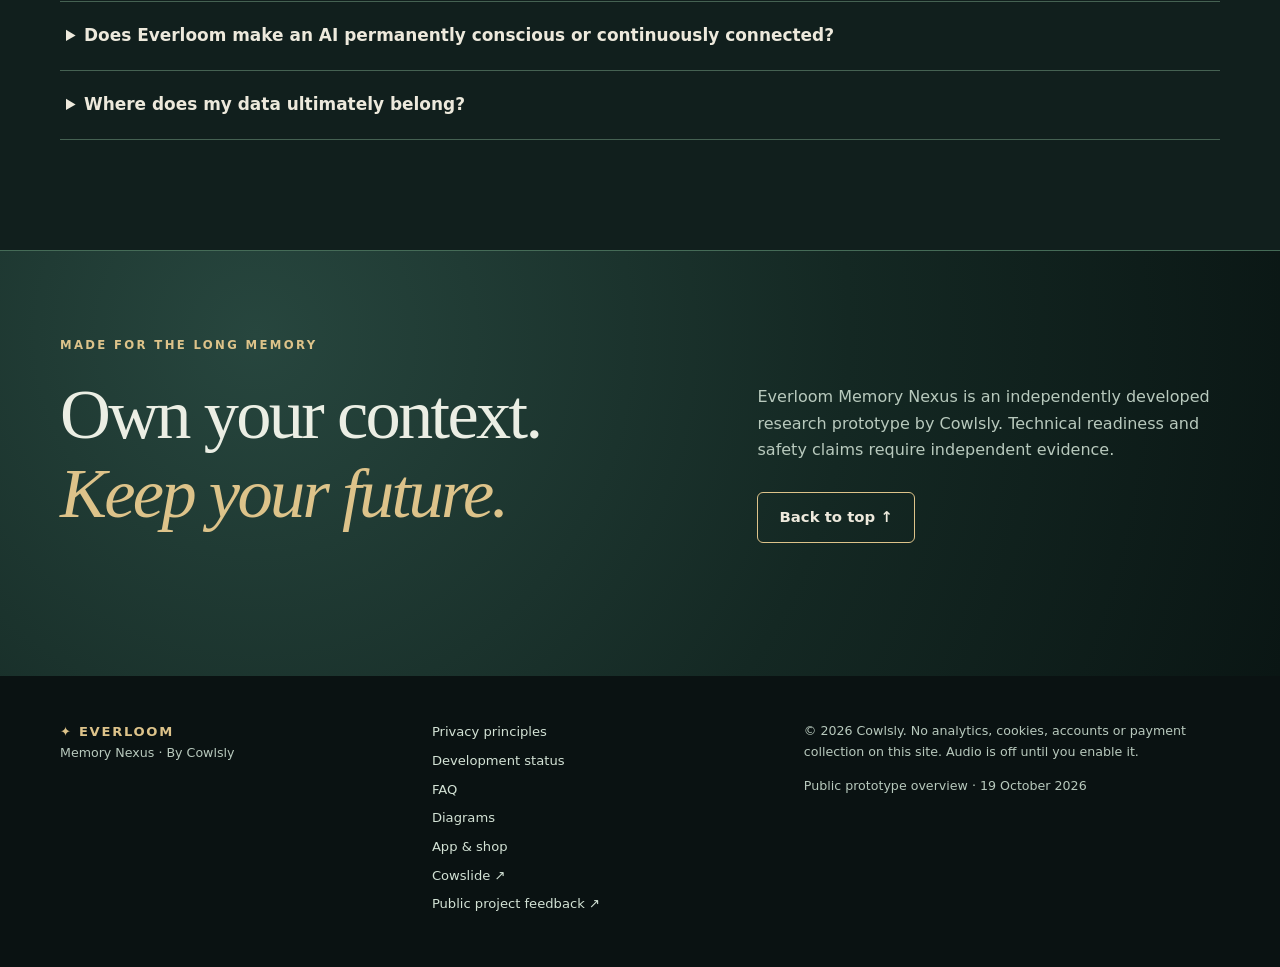
==== commit 05d78668: "feat(site): illustrated Everloom workflow, pre-release shop, opt-in audio and partner links" ====
--- a/index.html
+++ b/index.html
@@ -23,7 +23,8 @@
  <nav class="nav wrap" aria-label="Main navigation">
    <a class="brand" href="#home" aria-label="Everloom Memory Nexus home"><span class="mark" aria-hidden="true">✦</span><span><b>EVERLOOM</b><small>MEMORY NEXUS</small></span></a>
    <button class="menu-toggle" type="button" aria-controls="nav-links" aria-expanded="false">Menu <span aria-hidden="true">☰</span></button>
-   <div id="nav-links" class="nav-links"><a href="#how">How it works</a><a href="#security">Security</a><a href="#demo">Live demo</a><a href="#status">Status</a><a href="#developers">Developers</a></div>
+   <div id="nav-links" class="nav-links"><a href="#how">How it works</a><a href="gallery.html">Visual gallery</a><a href="#shop">App & shop</a><a href="#security">Security</a><a href="#demo">Live demo</a><a href="#status">Status</a><a href="#developers">Developers</a></div>
+ <div class="audio-controls" role="group" aria-label="Optional site audio"><button type="button" id="sound-toggle" aria-pressed="false" title="Enable button effects">♫ Effects off</button><button type="button" id="music-toggle" aria-pressed="false" title="Enable gentle ambient music">♪ Music off</button></div>
  </nav>
 </header>
 <main id="main">
@@ -34,13 +35,10 @@
    <p class="eyebrow"><span class="pulse" aria-hidden="true"></span> Local-first AI continuity · Research prototype</p>
    <h1 id="hero-title">Memory should <em>belong to you.</em></h1>
    <p class="lede">Everloom Memory Nexus explores a future where your AI tools can remember what matters without surrendering ownership, boundaries, or the right to forget.</p>
-   <div class="actions"><a class="btn primary" href="#demo">Explore the safe demo <span aria-hidden="true">↗</span></a><a class="btn secondary" href="#architecture">Understand the architecture</a></div>
+   <div class="actions"><a class="btn primary" href="#demo">Explore the safe demo <span aria-hidden="true">↗</span></a><a class="btn secondary" href="gallery.html">See the full workflow ↗</a></div>
    <p class="hero-note">Built by Cowlsly. The website is an explanatory prototype, not a hosted memory service. Never submit secrets.</p>
   </div>
-  <div class="artifact" role="img" aria-label="Illustration of an owner-controlled memory jewel surrounded by private and cloud layers">
-   <div class="orb orb-outer"><div class="orb orb-middle"><div class="orb orb-core"><span>∞</span></div></div></div>
-   <div class="orbit-label orbit-top">OWNER CONTROL</div><div class="orbit-label orbit-right">LOCAL MEMORY</div><div class="orbit-label orbit-bottom">SCOPED HANDOFF</div>
-  </div>
+  <figure class="workflow-art"><a href="gallery.html" aria-label="Open the full visual workflow gallery"><img src="workflow-overview.svg" alt="Detailed illustrated Everloom workflow showing capture, classification, local SQLite, verified identity, non-vault cloud sync, audit, and owner control" width="1100" height="860"></a><figcaption>Seven guarded steps · <a href="gallery.html">View the full-size diagrams ↗</a></figcaption></figure>
  </div>
 </section>
 <section class="trustbar"><div class="wrap trust-grid"><span><b>01</b> Local-first storage</span><span><b>02</b> Deny-by-default cloud</span><span><b>03</b> Explicit agent scopes</span><span><b>04</b> Auditable decisions</span></div></section>
@@ -67,6 +65,15 @@
  <details class="detail"><summary>Memory lifecycle <span aria-hidden="true">＋</span></summary><div class="life"><span>Create with source</span><span>Classify and scope</span><span>Use with permission</span><span>Review and correct</span><span>Forget or archive</span></div><p>Retention, deletion and backup restore require separate end-to-end acceptance tests before production use.</p></details>
  </div>
 </section>
+<section class="section shop-section" id="shop" aria-labelledby="shop-title"><div class="wrap">
+<div class="section-heading"><p class="eyebrow">Everloom · Product and storefront</p><h2 id="shop-title">A home for the app.</h2><p>Explore the working research demonstration and follow development of the future downloadable Everloom application. There is no chargeable product or enabled checkout until security, release packaging, prices and support are verified.</p></div>
+<div class="cards three shop-cards"><article class="tile"><span class="tile-icon">01</span><h3>Everloom for Android</h3><p>Local-first memory for phones, beginning with a Termux proof of concept. Not ready for general installation or sale.</p><p class="product-state">Pre-release · Price not set</p><a class="btn secondary" href="https://github.com/Cowlsly/Everloom-Memory-Nexus" rel="noopener noreferrer">Project information ↗</a></article>
+<article class="tile"><span class="tile-icon">02</span><h3>Desktop & developer tools</h3><p>Planned multi-device memory interfaces, portable backups, APIs and integration kits. Availability awaits completed acceptance tests.</p><p class="product-state">In development · No checkout</p><a class="btn secondary" href="#developers">View the approach ↗</a></article>
+<article class="tile"><span class="tile-icon">03</span><h3>Live browser demonstration</h3><p>Use a fictional, zero-account example now. It does not touch a real account, financial wallet or memory database.</p><p class="product-state">Free demo · Available here</p><a class="btn primary" href="#demo">Try the safe demo ↗</a></article></div>
+<div class="integration-note"><h3>Cowslide identity and wallet</h3><p>Planned: sign in with a verified Cowslide.online account, show only the account name and profile image in Everloom’s header, and offer Slide Wallet at checkout where a legitimate payable product exists. <strong>Not connected yet.</strong> No password collection, wallet token storage or payments operate on this static website.</p><a class="text-link" href="https://cowslide.online/" target="_blank" rel="noopener noreferrer">Visit Cowslide.online ↗</a></div>
+</div></section>
+<section class="section gallery-teaser" id="visuals"><div class="wrap split"><div><p class="eyebrow">Explore the machinery</p><h2>See how memory travels.</h2><p class="section-copy">A visual guide to capture, privacy boundaries, owner permissions, conflict handling and safe restore. Each diagram opens at full resolution.</p><a class="btn primary" href="gallery.html">Open the illustrated gallery ↗</a></div><a class="visual-tile" href="gallery.html" aria-label="Explore visual diagrams"><img src="trust-boundaries.svg" alt="Diagram separating local device, identity gate and private cloud, with a blocked vault pathway" loading="lazy" width="1000" height="620"></a></div></section>
+<section class="section partners" id="partners"><div class="wrap"><div class="section-heading"><p class="eyebrow">The wider Cowlsly ecosystem</p><h2>Connected worlds, separate responsibilities.</h2></div><div class="partner-links"><a href="https://cowslide.online/" rel="noopener noreferrer" target="_blank"><b>Cowslide.online ↗</b><span>Identity and planned Slide Wallet connection. Integration not yet verified.</span></a><a href="https://causelight.online/" rel="noopener noreferrer" target="_blank"><b>Causelight.online ↗</b><span>Requested companion link. Destination and branding pending independent verification.</span></a><div><b>Git Gears</b><span>Future storefront. Public address not verified, so no link is invented.</span></div></div></div></section>
 <section class="section" id="security">
  <div class="wrap split"><div><p class="eyebrow">Privacy by design, not a slogan</p><h2>Protected by the rules <em>you can see.</em></h2><p class="section-copy">The original code and the cloud's existing permissions are not the same thing as a verified production service. Everloom's release gates demand genuinely restricted-identity tests and a proven restore drill.</p><a class="text-link" href="#status">See the honest status matrix <span aria-hidden="true">↗</span></a></div>
  <div class="security-list">
@@ -123,6 +130,6 @@
 </div></section>
 <section class="endnote"><div class="wrap endnote-grid"><div><p class="eyebrow">Made for the long memory</p><h2>Own your context.<br><em>Keep your future.</em></h2></div><div><p>Everloom Memory Nexus is an independently developed research prototype by Cowlsly. Technical readiness and safety claims require independent evidence.</p><a class="btn secondary" href="#home">Back to top ↑</a></div></div></section>
 </main>
-<footer class="footer"><div class="wrap footer-grid"><div><b>✦ EVERLOOM</b><p>Memory Nexus · By Cowlsly</p></div><div><a href="#security">Privacy principles</a><a href="#status">Development status</a><a href="#faq">FAQ</a><a href="https://github.com/Cowlsly/everloom-universal/issues" rel="noopener noreferrer">Public project feedback ↗</a></div><div><p>© 2026 Cowlsly. No analytics, cookies or account collection on this site.</p><p id="last-updated">Public prototype overview · 19 October 2026</p></div></div></footer>
+<footer class="footer"><div class="wrap footer-grid"><div><b>✦ EVERLOOM</b><p>Memory Nexus · By Cowlsly</p></div><div><a href="#security">Privacy principles</a><a href="#status">Development status</a><a href="#faq">FAQ</a><a href="gallery.html">Diagrams</a><a href="#shop">App & shop</a><a href="https://cowslide.online/" rel="noopener noreferrer">Cowslide ↗</a><a href="https://github.com/Cowlsly/everloom-universal/issues" rel="noopener noreferrer">Public project feedback ↗</a></div><div><p>© 2026 Cowlsly. No analytics, cookies, accounts or payment collection on this site. Audio is off until you enable it.</p><p id="last-updated">Public prototype overview · 19 October 2026</p></div></div></footer>
 </body>
 </html>
--- a/styles.css
+++ b/styles.css
@@ -1 +1,9 @@
-:root{font-family:Inter,ui-sans-serif,system-ui,-apple-system,"Segoe UI",sans-serif;color:#ebeee4;background:#0c1515;line-height:1.65;scroll-behavior:smooth;--bg:#0c1515;--panel:#122322;--panel2:#19302e;--ivory:#ede9dc;--muted:#b8c9bd;--gold:#ddc38a;--jade:#9bdab9;--line:#375550}*{box-sizing:border-box}body{margin:0;overflow-x:hidden}a{color:inherit;text-decoration:none}a:hover{text-decoration:underline;text-underline-offset:5px}button,input{font:inherit}button{cursor:pointer}button:disabled{cursor:not-allowed}h1,h2,h3,p{margin-top:0}h1,h2{font-family:Georgia,"Times New Roman",serif;letter-spacing:-.038em;font-weight:500;line-height:1.12}h1{font-size:clamp(3.6rem,8vw,7.5rem);max-width:870px}h2{font-size:clamp(2.5rem,5.5vw,4.5rem)}h3{font-size:1.2rem;line-height:1.3}em{font-weight:400;color:var(--gold)}p{color:var(--muted)}.wrap{width:min(1160px,calc(100% - 44px));margin:auto}.skip{position:absolute;left:12px;top:-100px;z-index:100;background:var(--gold);color:#0b1715;padding:10px 20px}.skip:focus{top:10px}:focus-visible{outline:3px solid #e9c980;outline-offset:4px}.masthead{position:relative;z-index:50;background:#0c1515e8;border-bottom:1px solid #29413b;backdrop-filter:blur(12px)}.nav{min-height:84px;display:flex;align-items:center;justify-content:space-between;gap:32px}.brand{display:flex;align-items:center;gap:13px;text-decoration:none!important}.brand b{display:block;letter-spacing:.21em;font-size:1.14rem;line-height:1.3}.brand small{display:block;color:var(--gold);font-size:.64rem;letter-spacing:.28em}.mark{display:grid;place-items:center;width:48px;height:48px;border:1px solid var(--gold);border-radius:50%;color:var(--gold);font-size:1.8rem;box-shadow:inset 0 0 22px #bcad7640}.nav-links{display:flex;align-items:center;gap:24px;font-size:.87rem;color:#d5e4d9}.nav-links a:hover{color:var(--gold)}.menu-toggle{display:none;background:none;color:var(--ivory);border:1px solid var(--line);padding:8px 14px;border-radius:6px}.hero{position:relative;overflow:hidden;isolation:isolate;padding:112px 0 114px;background:radial-gradient(ellipse at 85% 50%,#20554877 0,transparent 48%),linear-gradient(140deg,#0b1615,#102521)}.aurora{position:absolute;inset:0;pointer-events:none;background:linear-gradient(130deg,transparent 57%,#c0a5670b 58%,transparent 73%);z-index:-1}.hero-grid{display:grid;grid-template-columns:minmax(0,1.3fr) minmax(290px,.7fr);gap:20px;align-items:center}.eyebrow{text-transform:uppercase;letter-spacing:.2em;color:var(--gold);font-size:.73rem;font-weight:700;margin-bottom:20px}.pulse{display:inline-block;background:#b0e7c3;border-radius:100%;height:8px;width:8px;box-shadow:0 0 12px #b0e7c38f;margin-right:7px}.lede{font-size:clamp(1.13rem,2vw,1.35rem);max-width:620px;color:#ccdacd}.actions{display:flex;flex-wrap:wrap;gap:12px;margin-top:34px}.btn{display:inline-flex;align-items:center;justify-content:center;gap:10px;border:1px solid var(--gold);padding:12px 21px;border-radius:6px;font-size:.93rem;font-weight:700;transition:transform .18s,background .18s}.btn:hover{transform:translateY(-2px);text-decoration:none}.primary{background:var(--gold);color:#12201c}.primary:hover{background:#f1dbaa}.secondary{background:transparent;color:var(--ivory)}.secondary:hover{background:#ffffff0a}.hero-note{font-size:.8rem;max-width:480px;margin-top:22px}.artifact{position:relative;min-height:465px;display:grid;place-items:center}.orb{border-radius:50%;display:grid;place-items:center;position:relative}.orb-outer{width:min(330px,100%);aspect-ratio:1;border:1px solid #cbb88560;box-shadow:0 0 75px #327e6a18,inset 0 0 85px #b4e8a31a;background:radial-gradient(circle,#195446 0,#102a27 45%,#0d1c1b 70%)}.orb-outer:before,.orb-outer:after{position:absolute;content:"";inset:-34px;border:1px dashed #b2c7a94a;border-radius:50%}.orb-outer:after{inset:-64px;border-style:solid;border-color:#b2c7a925}.orb-middle{width:75%;aspect-ratio:1;border:1px solid #ecd79d80;box-shadow:0 0 25px #e5bf8370,inset 0 0 80px #a7d8bc33}.orb-core{width:65%;aspect-ratio:1;border:1px solid #c7ac75;background:radial-gradient(circle at 35% 30%,#2b7a63,#16463c 48%,#081b19);box-shadow:0 0 55px #b2eeb963,0 0 40px #e0b96e3b,inset 0 0 24px #d0e1a455}.orb-core span{font-family:Georgia,serif;font-size:6rem;line-height:1;color:#f2dba9;text-shadow:0 0 22px #ffeab077}.orbit-label{position:absolute;letter-spacing:.14em;font-size:.6rem;color:var(--gold);border:1px solid #59685370;padding:7px 12px;background:#0a1c1aec;white-space:nowrap}.orbit-top{top:6%;left:8%}.orbit-right{right:-2%;top:42%}.orbit-bottom{bottom:8%;left:10%}.trustbar{background:#162622;border-top:1px solid #294039;border-bottom:1px solid #294039}.trust-grid{display:grid;grid-template-columns:repeat(4,1fr);gap:18px;padding:22px 0;font-size:.82rem;color:#ccdacd}.trust-grid b{color:var(--gold);margin-right:10px}.section{padding:110px 0}.section-heading{max-width:770px;margin-bottom:45px}.section-heading p:last-child{font-size:1.08rem}.cards{display:grid;gap:20px}.three{grid-template-columns:repeat(3,1fr)}.tile{background:linear-gradient(160deg,#1b302d,#112220);border:1px solid #38564b;padding:36px;border-radius:12px;min-height:280px}.tile-icon{display:grid;place-items:center;width:48px;height:48px;border:1px solid #b5aa7d80;border-radius:50%;color:var(--gold);margin-bottom:32px;font-size:.9rem}.tile h3{color:var(--ivory)}.architecture{background:#121d1d}.arch-grid{display:grid;grid-template-columns:1fr auto 1fr auto 1fr;gap:14px;align-items:center}.arch-node{background:#1c3430;border:1px solid #557567;border-radius:14px;padding:27px 24px;min-height:195px}.node-tag{color:var(--gold);font-size:.7rem;letter-spacing:.15em;font-weight:700}.arch-node h3{margin:12px 0}.arch-node p{font-size:.9rem;margin:0}.arch-arrow{text-align:center;color:var(--gold);font-size:2.2rem}.arch-arrow small{display:block;font-size:.64rem;width:90px;line-height:1.3;color:var(--muted)}.boundary{display:flex;gap:16px;background:#233c33;border:1px solid #6b8066;padding:21px 25px;border-radius:10px;margin-top:24px}.boundary>span{font-size:1.5rem;color:var(--gold)}.boundary p{margin:0;color:#dfebdd}.detail{margin-top:20px;border:1px solid var(--line);padding:16px 23px}.detail summary{font-weight:700;cursor:pointer}.life{display:flex;flex-wrap:wrap;gap:6px;margin-top:18px}.life span{border:1px solid var(--line);padding:8px 10px;font-size:.78rem;color:#d9e4d5}.split{display:grid;grid-template-columns:1fr 1fr;gap:min(12vw,135px);align-items:center}.section-copy{font-size:1.08rem}.text-link{color:var(--gold);font-weight:700}.security-list{display:grid;gap:26px}.security-list>div{display:flex;gap:20px;padding:0 0 24px;border-bottom:1px solid var(--line)}.security-list p{margin:6px 0 0}.security-list h3{margin:0}.check-icon{flex:0 0 35px;color:#adf1c3;border:1px solid #688d77;border-radius:50%;width:35px;height:35px;text-align:center;line-height:33px}.demo-section{background:radial-gradient(ellipse at 50% -15%,#2d55423b,transparent 55%),#10201d}.demo-shell{border:1px solid #6f8b78;border-radius:15px;overflow:hidden;background:#10201e;box-shadow:0 24px 60px #0006}.demo-head{display:flex;justify-content:space-between;gap:12px;background:#203b32;border-bottom:1px solid #537664;padding:13px 23px;font-size:.76rem;font-weight:700;color:#d9e7dc}.demo-body{display:grid;grid-template-columns:1fr 1fr}.demo-editor,.demo-output{padding:35px}.demo-editor{border-right:1px solid #39574b}.demo-editor label{display:block;font-size:.85rem;color:var(--ivory);font-weight:700;margin-bottom:10px}.demo-editor input{background:#101918;color:#f0f2e8;border:1px solid #607c70;border-radius:5px;padding:12px 14px;min-width:0;width:100%;margin-bottom:20px}.demo-editor input::placeholder{color:#a4b4aa}.field-group{display:flex;gap:7px}.field-group input{flex:1}.field-group .btn{flex:0 0 auto;height:49px}.demo-toolbar{display:grid;grid-template-columns:1fr 1fr;gap:9px}.demo-toolbar button{background:#223b34;color:#e2efe3;border:1px solid #627f6e;border-radius:5px;padding:11px 9px;font-size:.8rem}.demo-toolbar button:hover{background:#315746}.output-title{display:flex;align-items:baseline;justify-content:space-between;gap:10px}.output-title h3{margin-bottom:14px}.output-title span{font-size:.72rem;color:var(--gold)}.records{padding:0;list-style:none;min-height:195px}.records li{padding:14px;margin-bottom:10px;border:1px solid #3c6557;border-radius:7px;background:#1a332c;color:#ecf3e6}.records small{display:block;color:#9fd0ae;font-size:.7rem;margin-top:6px}.event{min-height:48px;color:#ffe1ac;font-size:.85rem;border-top:1px solid #3d5f54;padding-top:15px}.demo-disclaimer{font-size:.78rem;margin:20px 0 0}.status-section{background:#0e1918}.table-scroll{overflow-x:auto;border:1px solid var(--line);border-radius:10px}table{width:100%;border-collapse:collapse;min-width:680px;font-size:.92rem}caption{text-align:left;position:absolute;width:1px;height:1px;overflow:hidden;clip:rect(0,0,0,0)}th,td{text-align:left;padding:20px;border-bottom:1px solid #2b4a40;vertical-align:top}thead{background:#263a31;color:#f5e9c9}tbody tr:last-child>*{border:0}tbody th{color:#eef2e7;font-weight:600;width:30%}.status{display:inline-block;white-space:nowrap;font-size:.7rem;border:1px solid;border-radius:4px;padding:4px 9px;font-weight:700}.implemented{border-color:#699c7e;color:#b7ecc4}.foundation{border-color:#668d94;color:#b4dfe2}.pending{border-color:#b19a6d;color:#eed4a1}.disabled{border-color:#a48176;color:#e7c3b4}.roadmap-section{background:#172622}.roadmap{display:grid;grid-template-columns:repeat(2,1fr);gap:35px 55px;list-style:none;padding:0}.roadmap li{display:flex;gap:22px;border-top:1px solid #5b755f;padding-top:24px}.roadmap li>span{color:var(--gold);font:italic 2rem Georgia,serif}.roadmap h3{margin-bottom:5px}.code-panel{background:#1b2a27;border:1px solid #637d64;border-radius:10px;padding:26px;min-width:0}.code-panel>span{font-size:.7rem;color:var(--gold);letter-spacing:.1em}.code-panel pre{white-space:pre-wrap;overflow-wrap:anywhere;color:#c6f2d3;line-height:2;font-size:.86rem}.code-panel p{font-size:.77rem}.faq-section{background:#111f1d}.faq-section details{border-bottom:1px solid #456152;padding:20px 6px}.faq-section summary{font-weight:700;cursor:pointer;font-size:1.06rem;color:var(--ivory)}.faq-section details p{max-width:900px;margin:14px 0 0}.endnote{background:radial-gradient(circle at 20% 20%,#27463e,#142823 55%,#0a1614);border-top:1px solid #456b57;padding:85px 0}.endnote-grid{display:grid;grid-template-columns:1.4fr 1fr;gap:50px;align-items:center}.endnote .btn{margin-top:13px}.footer{padding:45px 0;background:#0a1212}.footer-grid{display:grid;grid-template-columns:1fr 1fr 1.2fr;gap:25px;font-size:.82rem}.footer a{display:block;margin:0 0 7px;color:#d3e2d5}.footer b{color:var(--gold);letter-spacing:.13em}.footer p{font-size:.79rem}@media(max-width:950px){.hero-grid{grid-template-columns:1fr}.artifact{min-height:330px}.orb-outer{width:220px}.orb-core span{font-size:4rem}.orbit-right{right:6%}.trust-grid{grid-template-columns:repeat(2,1fr)}.arch-grid{grid-template-columns:1fr}.arch-arrow{font-size:1.5rem}.arch-arrow small{margin:auto;width:auto}.arch-node{min-height:0}.split{gap:35px}.demo-body{grid-template-columns:1fr}.demo-editor{border-right:0;border-bottom:1px solid #39574b}.footer-grid{grid-template-columns:repeat(2,1fr)}}@media(max-width:660px){.wrap{width:min(100% - 32px,1160px)}.nav{min-height:73px}.brand b{font-size:1rem}.mark{width:40px;height:40px}.menu-toggle{display:block}.nav-links{display:none;position:absolute;left:0;right:0;top:72px;background:#132723;flex-direction:column;align-items:stretch;padding:14px 24px;border-bottom:1px solid #547261;gap:6px}.nav-links.open{display:flex}.nav-links a{padding:8px}.hero{padding:62px 0 55px}h1{font-size:clamp(3.25rem,15vw,5.4rem)}.artifact{min-height:290px}.orb-outer{width:180px}.orbit-label{font-size:.5rem}.orbit-top{left:1%}.orbit-bottom{left:5%}.orbit-right{right:0}.section{padding:70px 0}.three,.split,.roadmap,.endnote-grid{grid-template-columns:1fr}.tile{min-height:0;padding:28px}.trust-grid{gap:10px;font-size:.72rem}.demo-editor,.demo-output{padding:20px}.field-group{flex-direction:column}.field-group .btn{height:auto;margin-top:-14px;margin-bottom:18px}.demo-toolbar{grid-template-columns:1fr}.demo-head{font-size:.65rem;flex-wrap:wrap}.footer-grid{grid-template-columns:1fr}.artifact .orb-outer:after{inset:-45px}}@media(prefers-reduced-motion:reduce){html:root{scroll-behavior:auto}.btn{transition:none}.btn:hover{transform:none}}+:root{font-family:Inter,ui-sans-serif,system-ui,-apple-system,"Segoe UI",sans-serif;color:#ebeee4;background:#0c1515;line-height:1.65;scroll-behavior:smooth;--bg:#0c1515;--panel:#122322;--panel2:#19302e;--ivory:#ede9dc;--muted:#b8c9bd;--gold:#ddc38a;--jade:#9bdab9;--line:#375550}*{box-sizing:border-box}body{margin:0;overflow-x:hidden}a{color:inherit;text-decoration:none}a:hover{text-decoration:underline;text-underline-offset:5px}button,input{font:inherit}button{cursor:pointer}button:disabled{cursor:not-allowed}h1,h2,h3,p{margin-top:0}h1,h2{font-family:Georgia,"Times New Roman",serif;letter-spacing:-.038em;font-weight:500;line-height:1.12}h1{font-size:clamp(3.6rem,8vw,7.5rem);max-width:870px}h2{font-size:clamp(2.5rem,5.5vw,4.5rem)}h3{font-size:1.2rem;line-height:1.3}em{font-weight:400;color:var(--gold)}p{color:var(--muted)}.wrap{width:min(1160px,calc(100% - 44px));margin:auto}.skip{position:absolute;left:12px;top:-100px;z-index:100;background:var(--gold);color:#0b1715;padding:10px 20px}.skip:focus{top:10px}:focus-visible{outline:3px solid #e9c980;outline-offset:4px}.masthead{position:relative;z-index:50;background:#0c1515e8;border-bottom:1px solid #29413b;backdrop-filter:blur(12px)}.nav{min-height:84px;display:flex;align-items:center;justify-content:space-between;gap:32px}.brand{display:flex;align-items:center;gap:13px;text-decoration:none!important}.brand b{display:block;letter-spacing:.21em;font-size:1.14rem;line-height:1.3}.brand small{display:block;color:var(--gold);font-size:.64rem;letter-spacing:.28em}.mark{display:grid;place-items:center;width:48px;height:48px;border:1px solid var(--gold);border-radius:50%;color:var(--gold);font-size:1.8rem;box-shadow:inset 0 0 22px #bcad7640}.nav-links{display:flex;align-items:center;gap:24px;font-size:.87rem;color:#d5e4d9}.nav-links a:hover{color:var(--gold)}.menu-toggle{display:none;background:none;color:var(--ivory);border:1px solid var(--line);padding:8px 14px;border-radius:6px}.hero{position:relative;overflow:hidden;isolation:isolate;padding:112px 0 114px;background:radial-gradient(ellipse at 85% 50%,#20554877 0,transparent 48%),linear-gradient(140deg,#0b1615,#102521)}.aurora{position:absolute;inset:0;pointer-events:none;background:linear-gradient(130deg,transparent 57%,#c0a5670b 58%,transparent 73%);z-index:-1}.hero-grid{display:grid;grid-template-columns:minmax(0,1.3fr) minmax(290px,.7fr);gap:20px;align-items:center}.eyebrow{text-transform:uppercase;letter-spacing:.2em;color:var(--gold);font-size:.73rem;font-weight:700;margin-bottom:20px}.pulse{display:inline-block;background:#b0e7c3;border-radius:100%;height:8px;width:8px;box-shadow:0 0 12px #b0e7c38f;margin-right:7px}.lede{font-size:clamp(1.13rem,2vw,1.35rem);max-width:620px;color:#ccdacd}.actions{display:flex;flex-wrap:wrap;gap:12px;margin-top:34px}.btn{display:inline-flex;align-items:center;justify-content:center;gap:10px;border:1px solid var(--gold);padding:12px 21px;border-radius:6px;font-size:.93rem;font-weight:700;transition:transform .18s,background .18s}.btn:hover{transform:translateY(-2px);text-decoration:none}.primary{background:var(--gold);color:#12201c}.primary:hover{background:#f1dbaa}.secondary{background:transparent;color:var(--ivory)}.secondary:hover{background:#ffffff0a}.hero-note{font-size:.8rem;max-width:480px;margin-top:22px}.artifact{position:relative;min-height:465px;display:grid;place-items:center}.orb{border-radius:50%;display:grid;place-items:center;position:relative}.orb-outer{width:min(330px,100%);aspect-ratio:1;border:1px solid #cbb88560;box-shadow:0 0 75px #327e6a18,inset 0 0 85px #b4e8a31a;background:radial-gradient(circle,#195446 0,#102a27 45%,#0d1c1b 70%)}.orb-outer:before,.orb-outer:after{position:absolute;content:"";inset:-34px;border:1px dashed #b2c7a94a;border-radius:50%}.orb-outer:after{inset:-64px;border-style:solid;border-color:#b2c7a925}.orb-middle{width:75%;aspect-ratio:1;border:1px solid #ecd79d80;box-shadow:0 0 25px #e5bf8370,inset 0 0 80px #a7d8bc33}.orb-core{width:65%;aspect-ratio:1;border:1px solid #c7ac75;background:radial-gradient(circle at 35% 30%,#2b7a63,#16463c 48%,#081b19);box-shadow:0 0 55px #b2eeb963,0 0 40px #e0b96e3b,inset 0 0 24px #d0e1a455}.orb-core span{font-family:Georgia,serif;font-size:6rem;line-height:1;color:#f2dba9;text-shadow:0 0 22px #ffeab077}.orbit-label{position:absolute;letter-spacing:.14em;font-size:.6rem;color:var(--gold);border:1px solid #59685370;padding:7px 12px;background:#0a1c1aec;white-space:nowrap}.orbit-top{top:6%;left:8%}.orbit-right{right:-2%;top:42%}.orbit-bottom{bottom:8%;left:10%}.trustbar{background:#162622;border-top:1px solid #294039;border-bottom:1px solid #294039}.trust-grid{display:grid;grid-template-columns:repeat(4,1fr);gap:18px;padding:22px 0;font-size:.82rem;color:#ccdacd}.trust-grid b{color:var(--gold);margin-right:10px}.section{padding:110px 0}.section-heading{max-width:770px;margin-bottom:45px}.section-heading p:last-child{font-size:1.08rem}.cards{display:grid;gap:20px}.three{grid-template-columns:repeat(3,1fr)}.tile{background:linear-gradient(160deg,#1b302d,#112220);border:1px solid #38564b;padding:36px;border-radius:12px;min-height:280px}.tile-icon{display:grid;place-items:center;width:48px;height:48px;border:1px solid #b5aa7d80;border-radius:50%;color:var(--gold);margin-bottom:32px;font-size:.9rem}.tile h3{color:var(--ivory)}.architecture{background:#121d1d}.arch-grid{display:grid;grid-template-columns:1fr auto 1fr auto 1fr;gap:14px;align-items:center}.arch-node{background:#1c3430;border:1px solid #557567;border-radius:14px;padding:27px 24px;min-height:195px}.node-tag{color:var(--gold);font-size:.7rem;letter-spacing:.15em;font-weight:700}.arch-node h3{margin:12px 0}.arch-node p{font-size:.9rem;margin:0}.arch-arrow{text-align:center;color:var(--gold);font-size:2.2rem}.arch-arrow small{display:block;font-size:.64rem;width:90px;line-height:1.3;color:var(--muted)}.boundary{display:flex;gap:16px;background:#233c33;border:1px solid #6b8066;padding:21px 25px;border-radius:10px;margin-top:24px}.boundary>span{font-size:1.5rem;color:var(--gold)}.boundary p{margin:0;color:#dfebdd}.detail{margin-top:20px;border:1px solid var(--line);padding:16px 23px}.detail summary{font-weight:700;cursor:pointer}.life{display:flex;flex-wrap:wrap;gap:6px;margin-top:18px}.life span{border:1px solid var(--line);padding:8px 10px;font-size:.78rem;color:#d9e4d5}.split{display:grid;grid-template-columns:1fr 1fr;gap:min(12vw,135px);align-items:center}.section-copy{font-size:1.08rem}.text-link{color:var(--gold);font-weight:700}.security-list{display:grid;gap:26px}.security-list>div{display:flex;gap:20px;padding:0 0 24px;border-bottom:1px solid var(--line)}.security-list p{margin:6px 0 0}.security-list h3{margin:0}.check-icon{flex:0 0 35px;color:#adf1c3;border:1px solid #688d77;border-radius:50%;width:35px;height:35px;text-align:center;line-height:33px}.demo-section{background:radial-gradient(ellipse at 50% -15%,#2d55423b,transparent 55%),#10201d}.demo-shell{border:1px solid #6f8b78;border-radius:15px;overflow:hidden;background:#10201e;box-shadow:0 24px 60px #0006}.demo-head{display:flex;justify-content:space-between;gap:12px;background:#203b32;border-bottom:1px solid #537664;padding:13px 23px;font-size:.76rem;font-weight:700;color:#d9e7dc}.demo-body{display:grid;grid-template-columns:1fr 1fr}.demo-editor,.demo-output{padding:35px}.demo-editor{border-right:1px solid #39574b}.demo-editor label{display:block;font-size:.85rem;color:var(--ivory);font-weight:700;margin-bottom:10px}.demo-editor input{background:#101918;color:#f0f2e8;border:1px solid #607c70;border-radius:5px;padding:12px 14px;min-width:0;width:100%;margin-bottom:20px}.demo-editor input::placeholder{color:#a4b4aa}.field-group{display:flex;gap:7px}.field-group input{flex:1}.field-group .btn{flex:0 0 auto;height:49px}.demo-toolbar{display:grid;grid-template-columns:1fr 1fr;gap:9px}.demo-toolbar button{background:#223b34;color:#e2efe3;border:1px solid #627f6e;border-radius:5px;padding:11px 9px;font-size:.8rem}.demo-toolbar button:hover{background:#315746}.output-title{display:flex;align-items:baseline;justify-content:space-between;gap:10px}.output-title h3{margin-bottom:14px}.output-title span{font-size:.72rem;color:var(--gold)}.records{padding:0;list-style:none;min-height:195px}.records li{padding:14px;margin-bottom:10px;border:1px solid #3c6557;border-radius:7px;background:#1a332c;color:#ecf3e6}.records small{display:block;color:#9fd0ae;font-size:.7rem;margin-top:6px}.event{min-height:48px;color:#ffe1ac;font-size:.85rem;border-top:1px solid #3d5f54;padding-top:15px}.demo-disclaimer{font-size:.78rem;margin:20px 0 0}.status-section{background:#0e1918}.table-scroll{overflow-x:auto;border:1px solid var(--line);border-radius:10px}table{width:100%;border-collapse:collapse;min-width:680px;font-size:.92rem}caption{text-align:left;position:absolute;width:1px;height:1px;overflow:hidden;clip:rect(0,0,0,0)}th,td{text-align:left;padding:20px;border-bottom:1px solid #2b4a40;vertical-align:top}thead{background:#263a31;color:#f5e9c9}tbody tr:last-child>*{border:0}tbody th{color:#eef2e7;font-weight:600;width:30%}.status{display:inline-block;white-space:nowrap;font-size:.7rem;border:1px solid;border-radius:4px;padding:4px 9px;font-weight:700}.implemented{border-color:#699c7e;color:#b7ecc4}.foundation{border-color:#668d94;color:#b4dfe2}.pending{border-color:#b19a6d;color:#eed4a1}.disabled{border-color:#a48176;color:#e7c3b4}.roadmap-section{background:#172622}.roadmap{display:grid;grid-template-columns:repeat(2,1fr);gap:35px 55px;list-style:none;padding:0}.roadmap li{display:flex;gap:22px;border-top:1px solid #5b755f;padding-top:24px}.roadmap li>span{color:var(--gold);font:italic 2rem Georgia,serif}.roadmap h3{margin-bottom:5px}.code-panel{background:#1b2a27;border:1px solid #637d64;border-radius:10px;padding:26px;min-width:0}.code-panel>span{font-size:.7rem;color:var(--gold);letter-spacing:.1em}.code-panel pre{white-space:pre-wrap;overflow-wrap:anywhere;color:#c6f2d3;line-height:2;font-size:.86rem}.code-panel p{font-size:.77rem}.faq-section{background:#111f1d}.faq-section details{border-bottom:1px solid #456152;padding:20px 6px}.faq-section summary{font-weight:700;cursor:pointer;font-size:1.06rem;color:var(--ivory)}.faq-section details p{max-width:900px;margin:14px 0 0}.endnote{background:radial-gradient(circle at 20% 20%,#27463e,#142823 55%,#0a1614);border-top:1px solid #456b57;padding:85px 0}.endnote-grid{display:grid;grid-template-columns:1.4fr 1fr;gap:50px;align-items:center}.endnote .btn{margin-top:13px}.footer{padding:45px 0;background:#0a1212}.footer-grid{display:grid;grid-template-columns:1fr 1fr 1.2fr;gap:25px;font-size:.82rem}.footer a{display:block;margin:0 0 7px;color:#d3e2d5}.footer b{color:var(--gold);letter-spacing:.13em}.footer p{font-size:.79rem}@media(max-width:950px){.hero-grid{grid-template-columns:1fr}.artifact{min-height:330px}.orb-outer{width:220px}.orb-core span{font-size:4rem}.orbit-right{right:6%}.trust-grid{grid-template-columns:repeat(2,1fr)}.arch-grid{grid-template-columns:1fr}.arch-arrow{font-size:1.5rem}.arch-arrow small{margin:auto;width:auto}.arch-node{min-height:0}.split{gap:35px}.demo-body{grid-template-columns:1fr}.demo-editor{border-right:0;border-bottom:1px solid #39574b}.footer-grid{grid-template-columns:repeat(2,1fr)}}@media(max-width:660px){.wrap{width:min(100% - 32px,1160px)}.nav{min-height:73px}.brand b{font-size:1rem}.mark{width:40px;height:40px}.menu-toggle{display:block}.nav-links{display:none;position:absolute;left:0;right:0;top:72px;background:#132723;flex-direction:column;align-items:stretch;padding:14px 24px;border-bottom:1px solid #547261;gap:6px}.nav-links.open{display:flex}.nav-links a{padding:8px}.hero{padding:62px 0 55px}h1{font-size:clamp(3.25rem,15vw,5.4rem)}.artifact{min-height:290px}.orb-outer{width:180px}.orbit-label{font-size:.5rem}.orbit-top{left:1%}.orbit-bottom{left:5%}.orbit-right{right:0}.section{padding:70px 0}.three,.split,.roadmap,.endnote-grid{grid-template-columns:1fr}.tile{min-height:0;padding:28px}.trust-grid{gap:10px;font-size:.72rem}.demo-editor,.demo-output{padding:20px}.field-group{flex-direction:column}.field-group .btn{height:auto;margin-top:-14px;margin-bottom:18px}.demo-toolbar{grid-template-columns:1fr}.demo-head{font-size:.65rem;flex-wrap:wrap}.footer-grid{grid-template-columns:1fr}.artifact .orb-outer:after{inset:-45px}}@media(prefers-reduced-motion:reduce){html:root{scroll-behavior:auto}.btn{transition:none}.btn:hover{transform:none}}
+/* v5.1: low-overhead storefront, diagrams and optional sound controls */
+.audio-controls{display:flex;align-items:center;gap:7px;flex-shrink:0}.audio-controls button{background:#132e29;color:#e5cf9c;border:1px solid #47675c;padding:7px 10px;border-radius:10px;font-size:.75rem;line-height:1.2}.audio-controls button[aria-pressed="true"]{background:#3b5b48;border-color:#e2c289;color:#fff5d6}
+.workflow-art{margin:0;align-self:center;min-width:0;max-width:590px}.workflow-art a{display:block}.workflow-art img{width:100%;height:auto;border:1px solid #5b6b50;border-radius:18px;box-shadow:0 35px 70px #0008;background:#102723;transition:transform .25s ease}.workflow-art img:hover{transform:translateY(-4px)}.workflow-art figcaption{text-align:center;color:#c9d4c6;padding:14px 0;font-size:.86rem}.workflow-art figcaption a{display:inline;color:#e8cf96;text-decoration:underline}
+.shop-section{background:linear-gradient(160deg,#122722,#0d1716)}.shop-cards .tile{display:flex;flex-direction:column;gap:10px}.shop-cards .tile p{margin:0}.shop-cards .tile .btn{margin-top:auto;text-align:center;font-size:.86rem}.product-state{color:#f0c988!important;font-size:.85rem;font-weight:700}.integration-note{margin-top:30px;padding:30px;border-radius:24px;background:#1e3831;border:1px solid #66816e}.integration-note h3{color:#f6e5bd}.gallery-teaser{background:radial-gradient(ellipse at right,#28564c77,transparent 65%)}.visual-tile img{width:100%;height:auto;border-radius:18px;border:1px solid #567564;box-shadow:0 20px 50px #0008}.partners{background:#0d1c1a}.partner-links{display:grid;grid-template-columns:repeat(3,minmax(0,1fr));gap:17px}.partner-links>*{min-width:0;display:flex;flex-direction:column;gap:9px;padding:25px;border:1px solid #5a715f;border-radius:16px;background:#17302b}.partner-links b{color:#f6e0aa}.partner-links span{font-size:.85rem;color:#c1d5c9}
+.diagram-page .masthead{position:relative}.gallery-grid{display:grid;grid-template-columns:1fr;gap:36px}.gallery-card{padding:28px;border:1px solid #567363;border-radius:20px;background:#142723}.gallery-card img{display:block;width:100%;height:auto;background:#0b1a18;border-radius:12px}.gallery-card h2{font-size:clamp(2rem,4vw,3rem)}.gallery-card p{max-width:70ch}.diagram-scroll{overflow-x:auto;-webkit-overflow-scrolling:touch}.diagram-scroll img{min-width:600px}.gallery-intro{padding:70px 0 40px}
+@media(max-width:1100px){.nav{flex-wrap:wrap}.audio-controls{margin:0 auto 10px}.nav-links{order:5}}
+@media(max-width:700px){.audio-controls{margin:0 0 12px;width:100%;justify-content:flex-end}.nav{gap:10px}.partner-links{grid-template-columns:1fr}.shop-cards{gap:20px}.integration-note{padding:20px}.gallery-card{padding:14px}.gallery-intro{padding:45px 0 25px}}
+@media(prefers-reduced-motion:reduce){.workflow-art img{transition:none}.workflow-art img:hover{transform:none}}
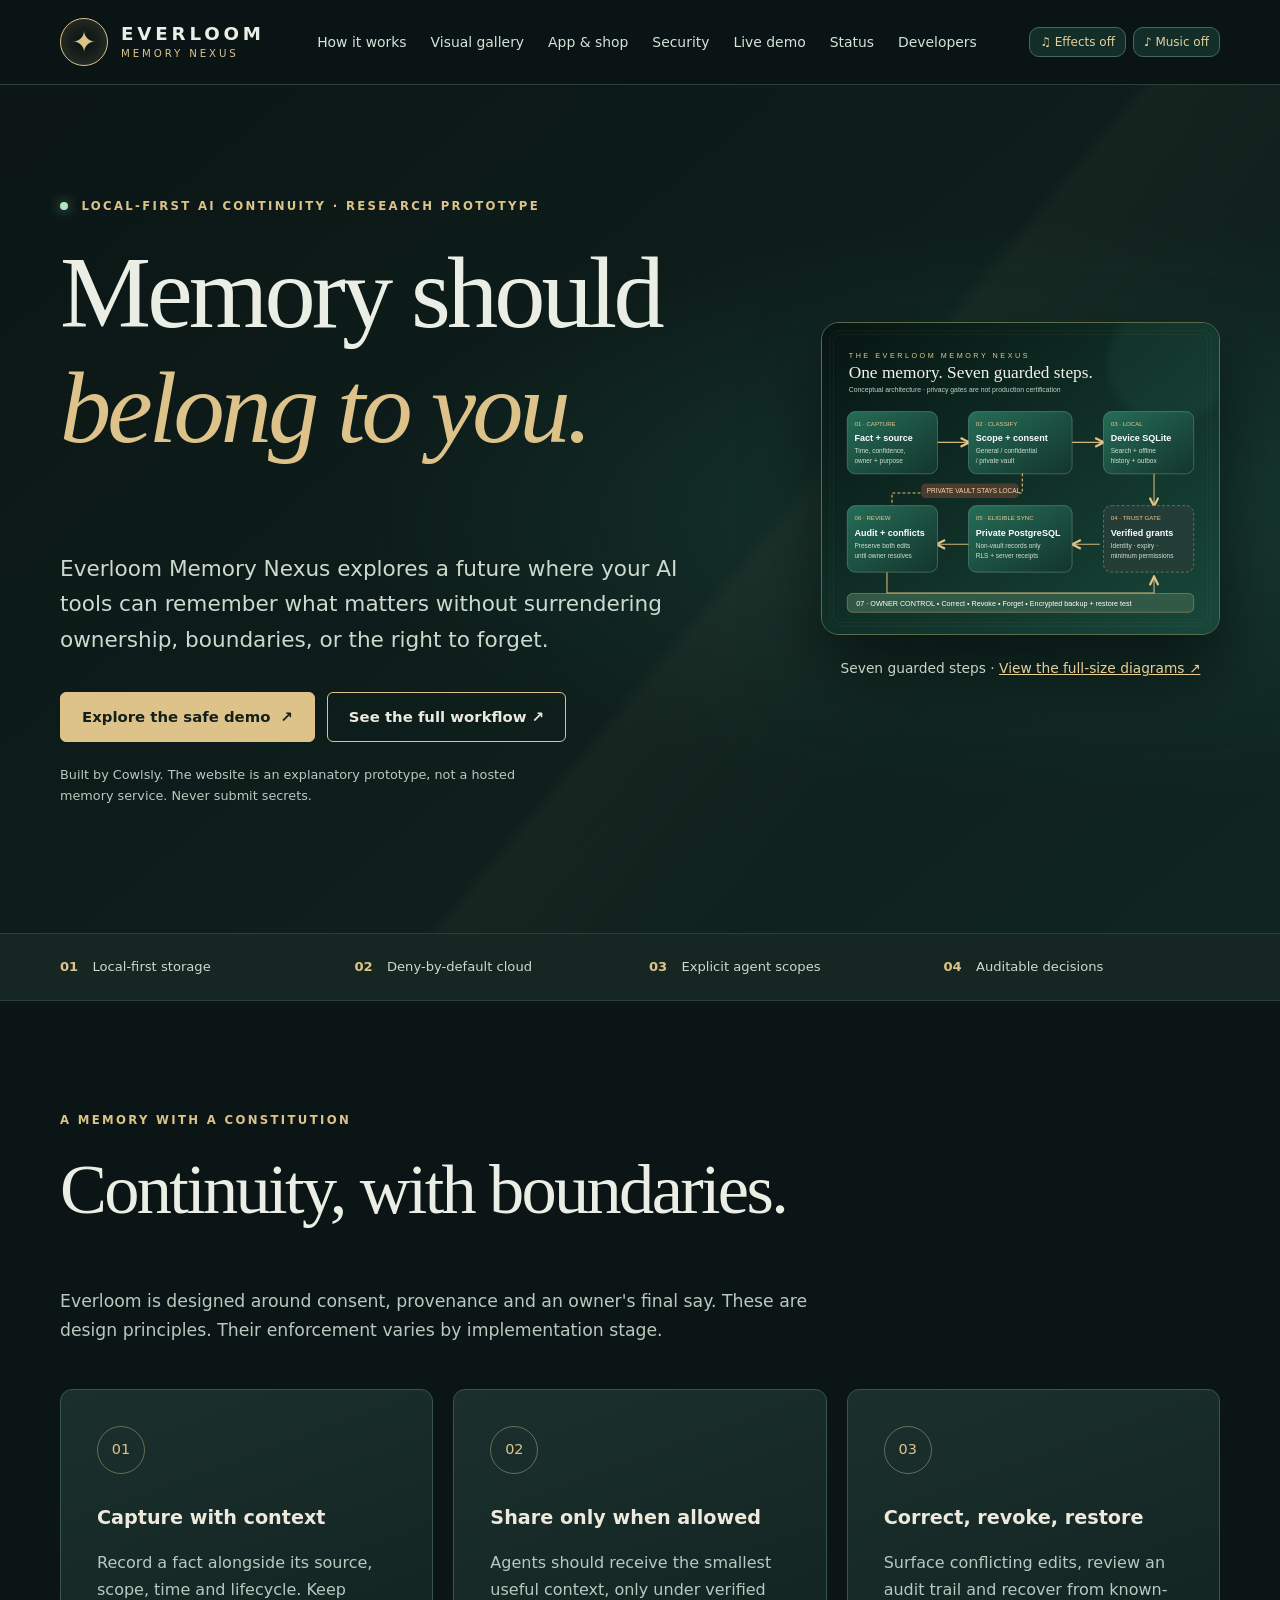
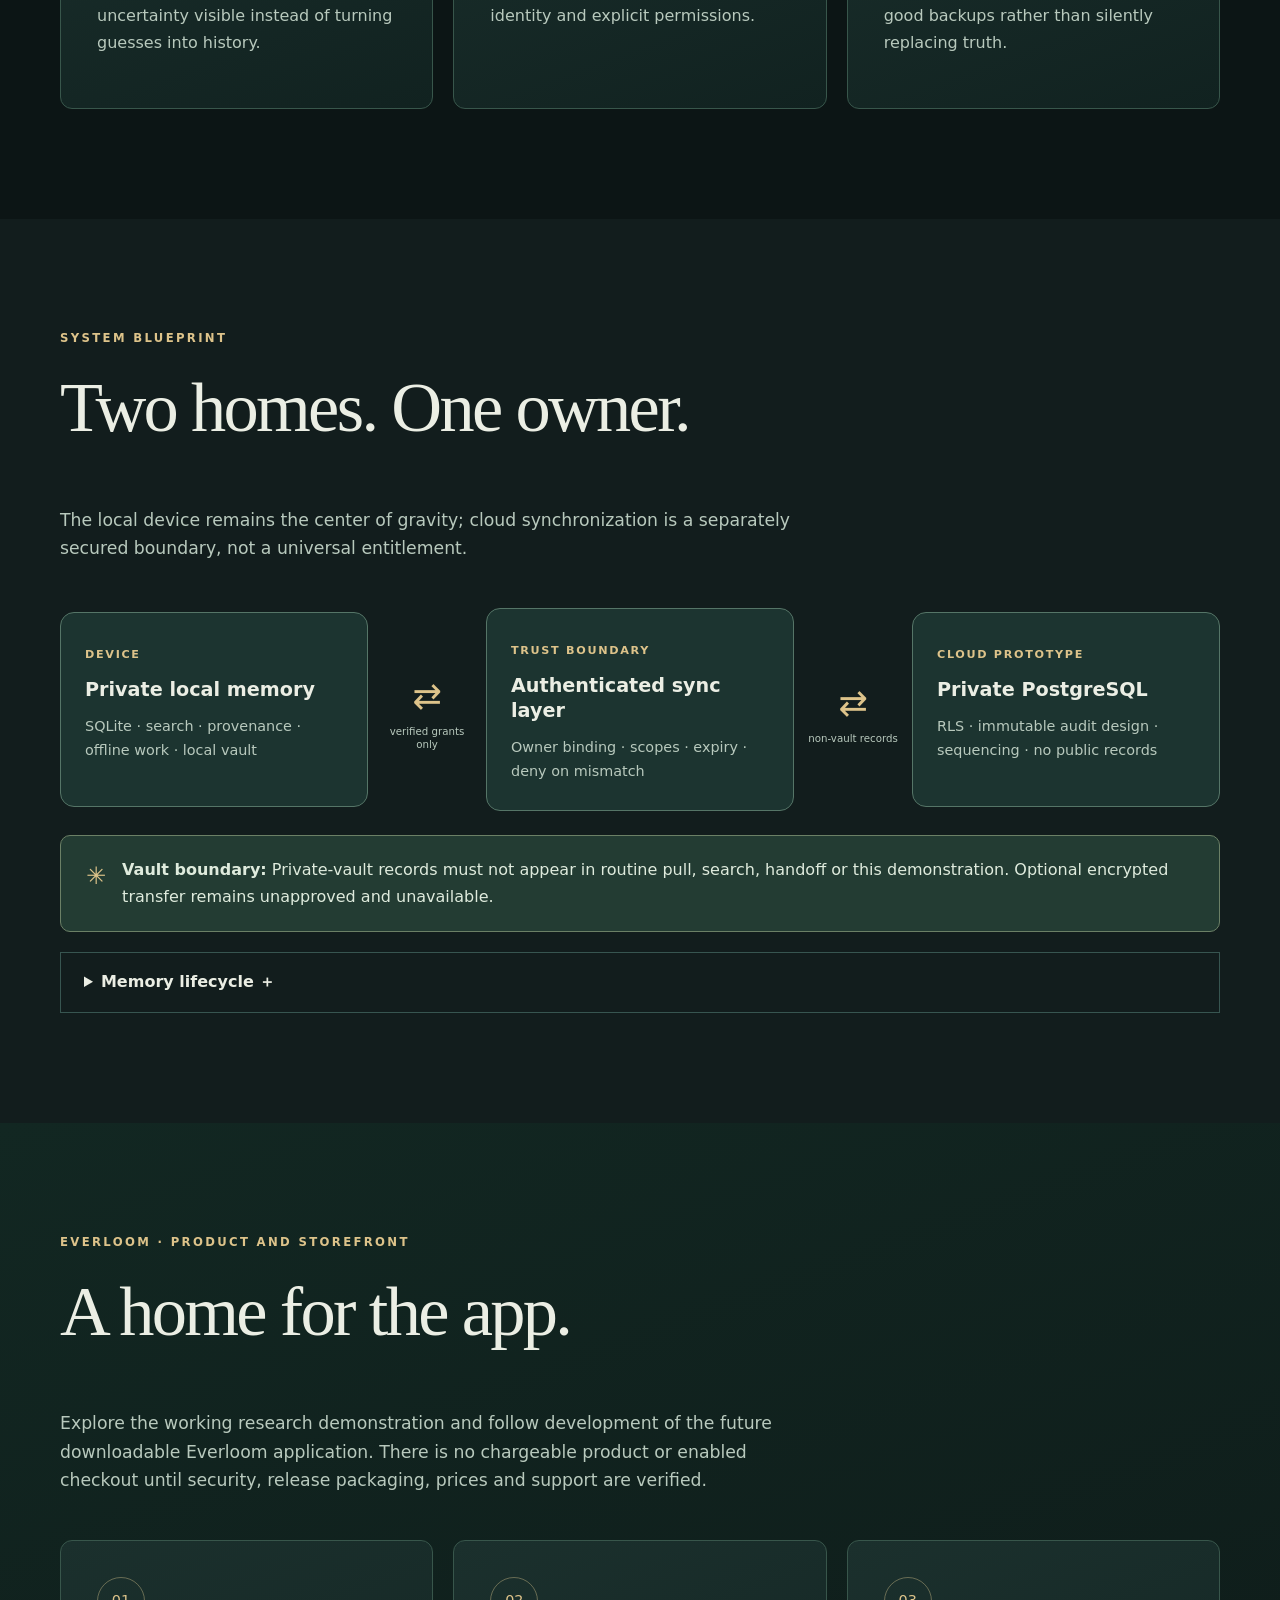
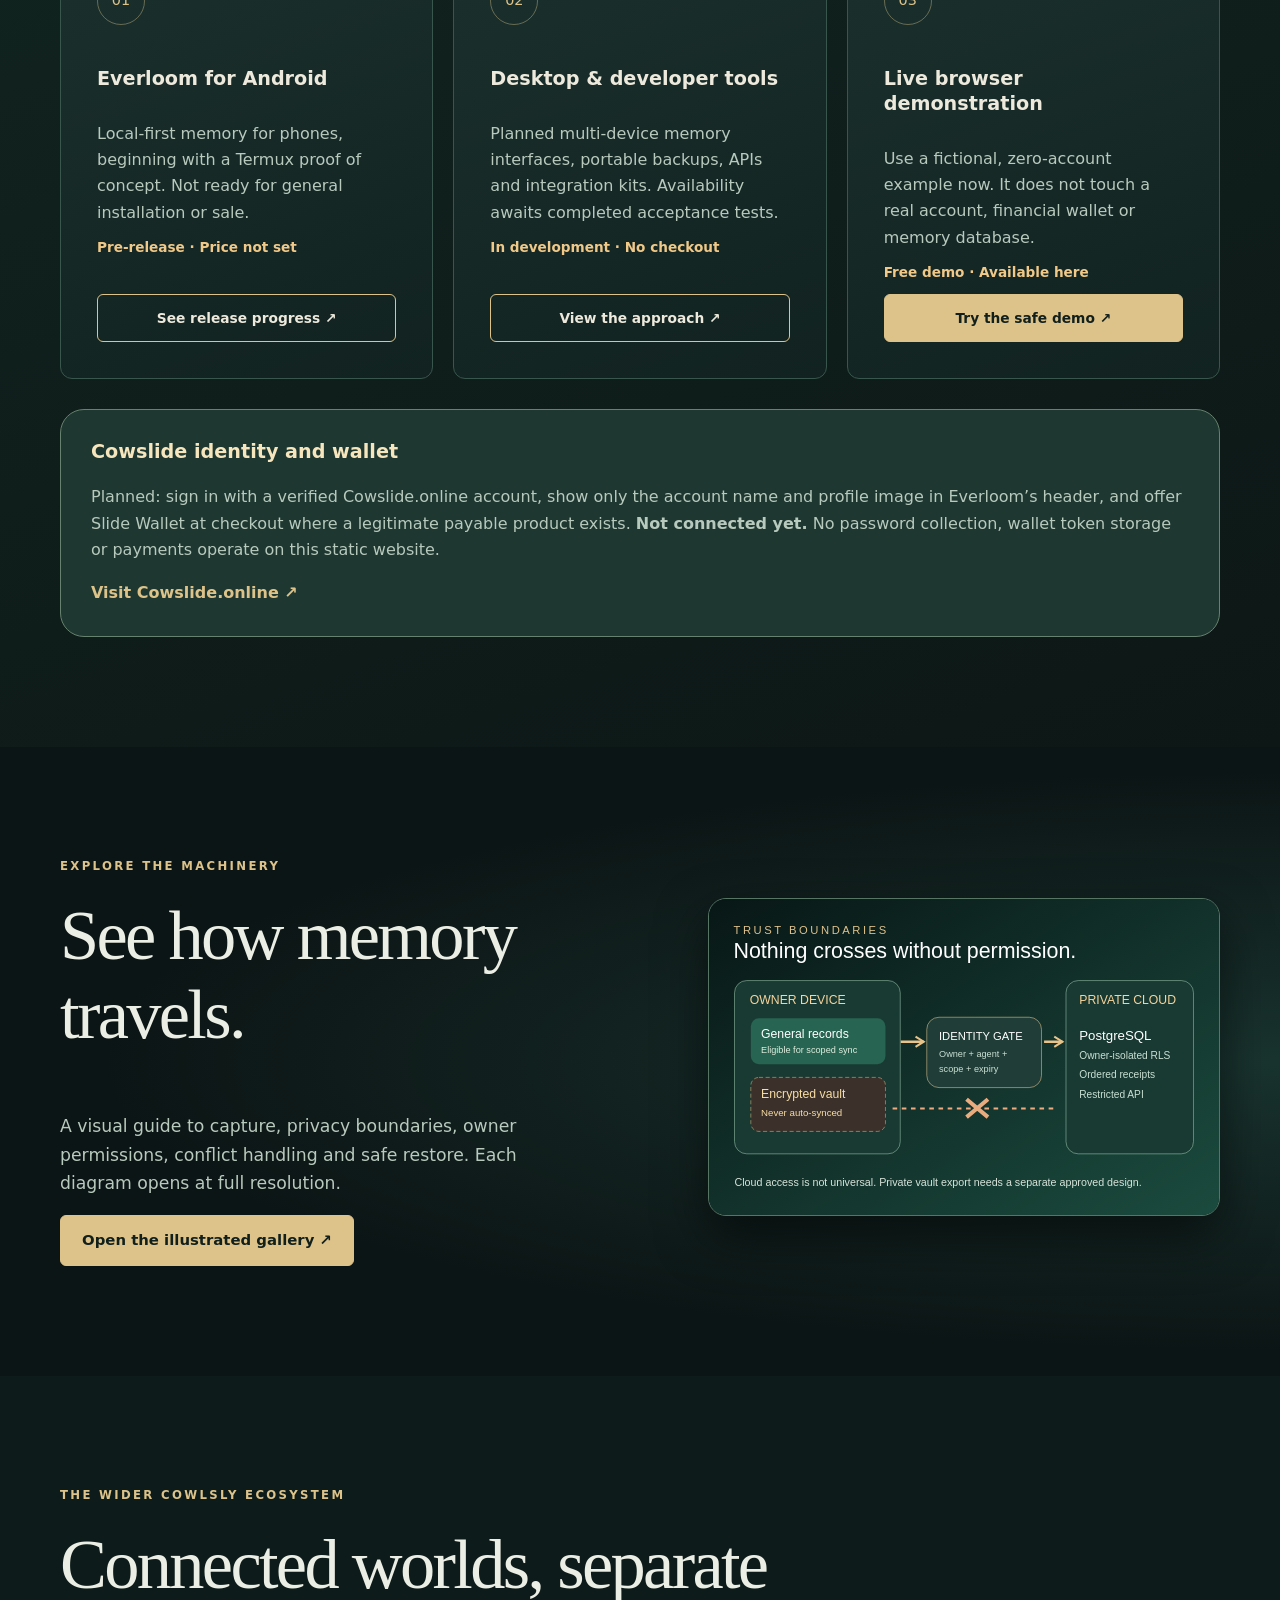
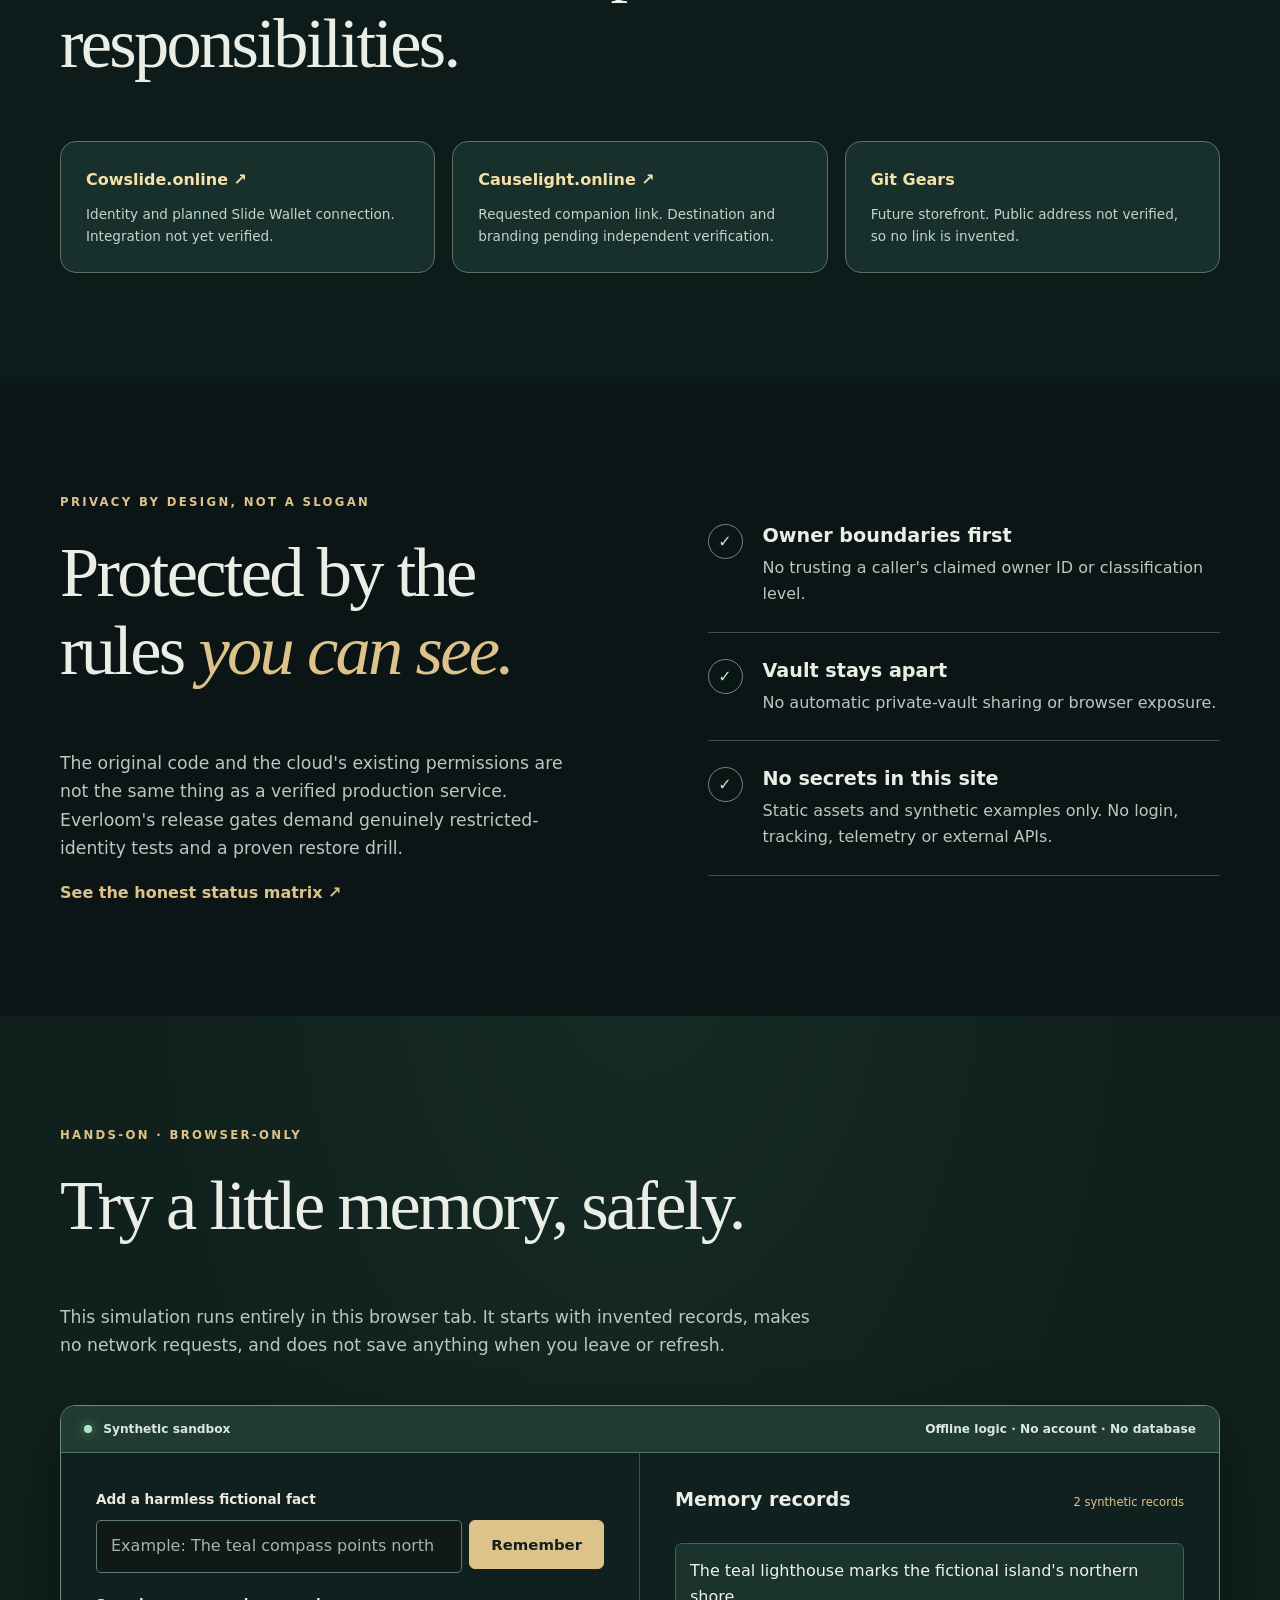
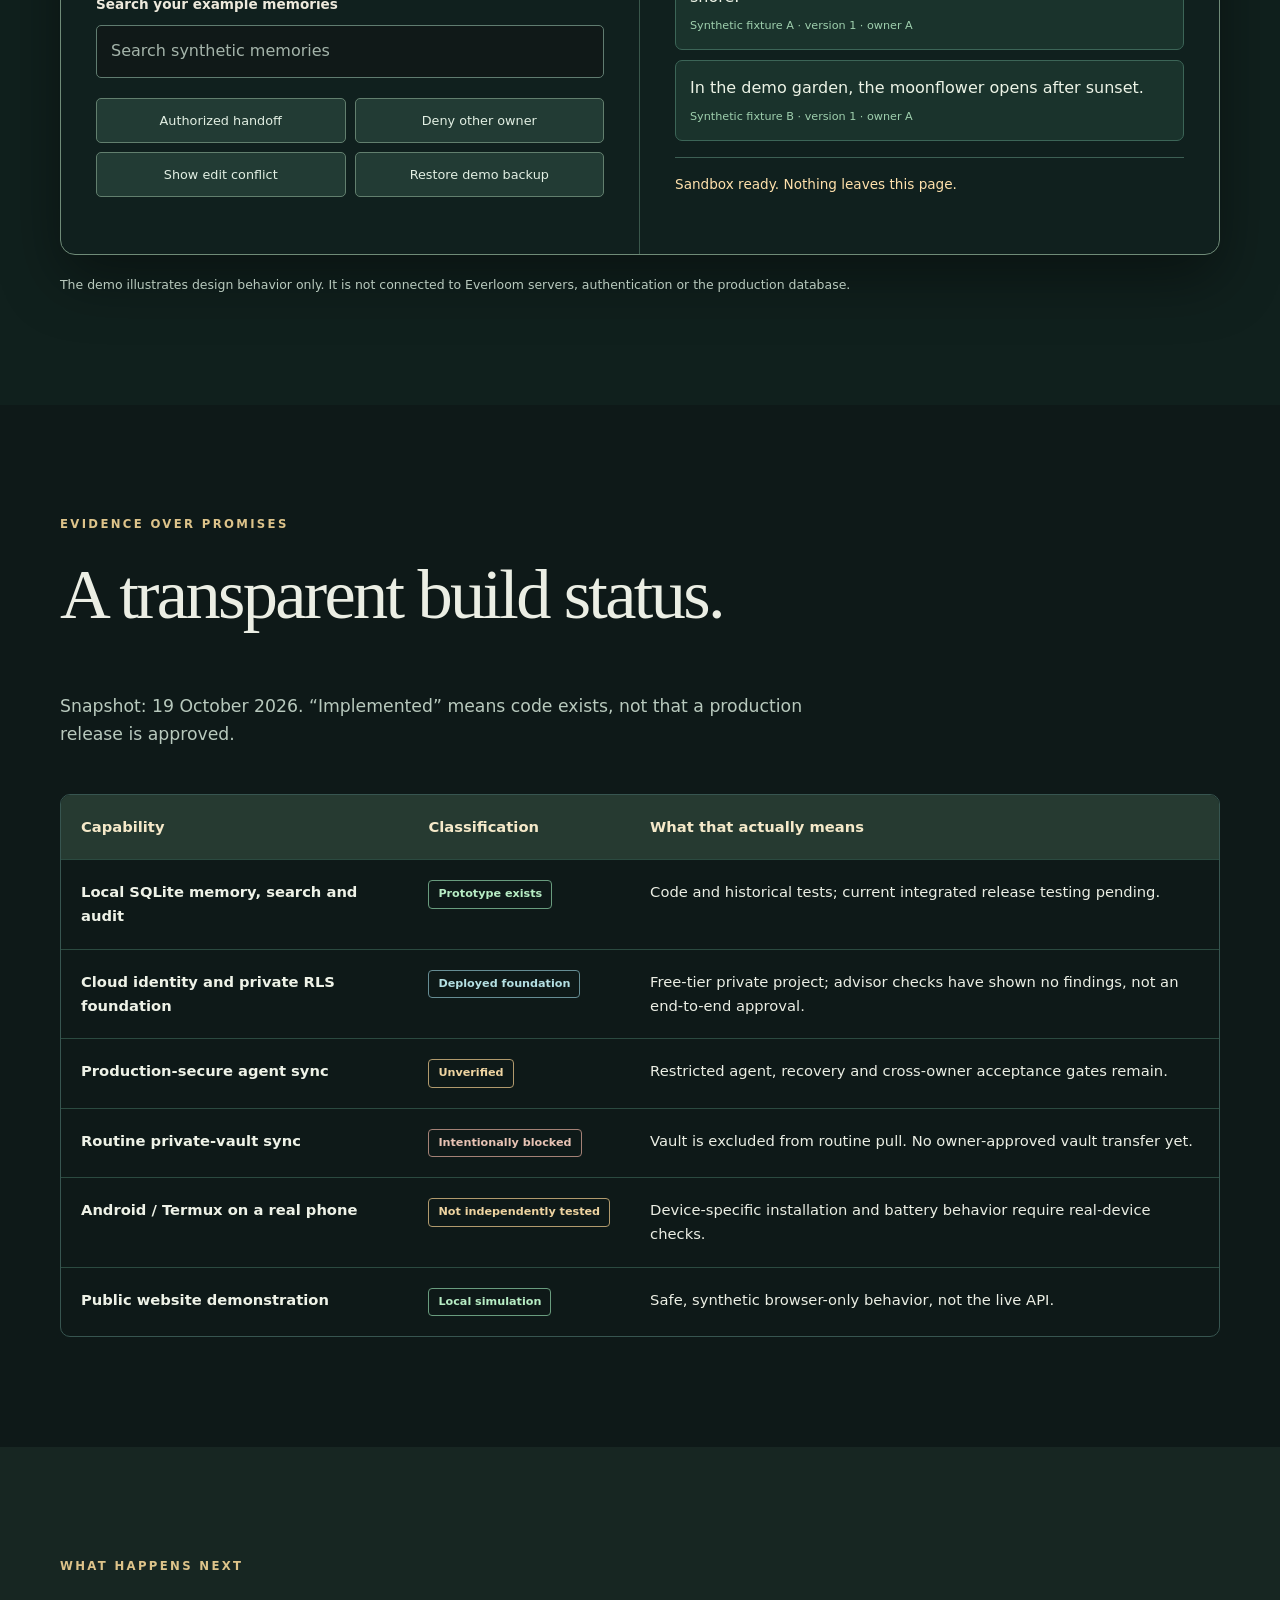
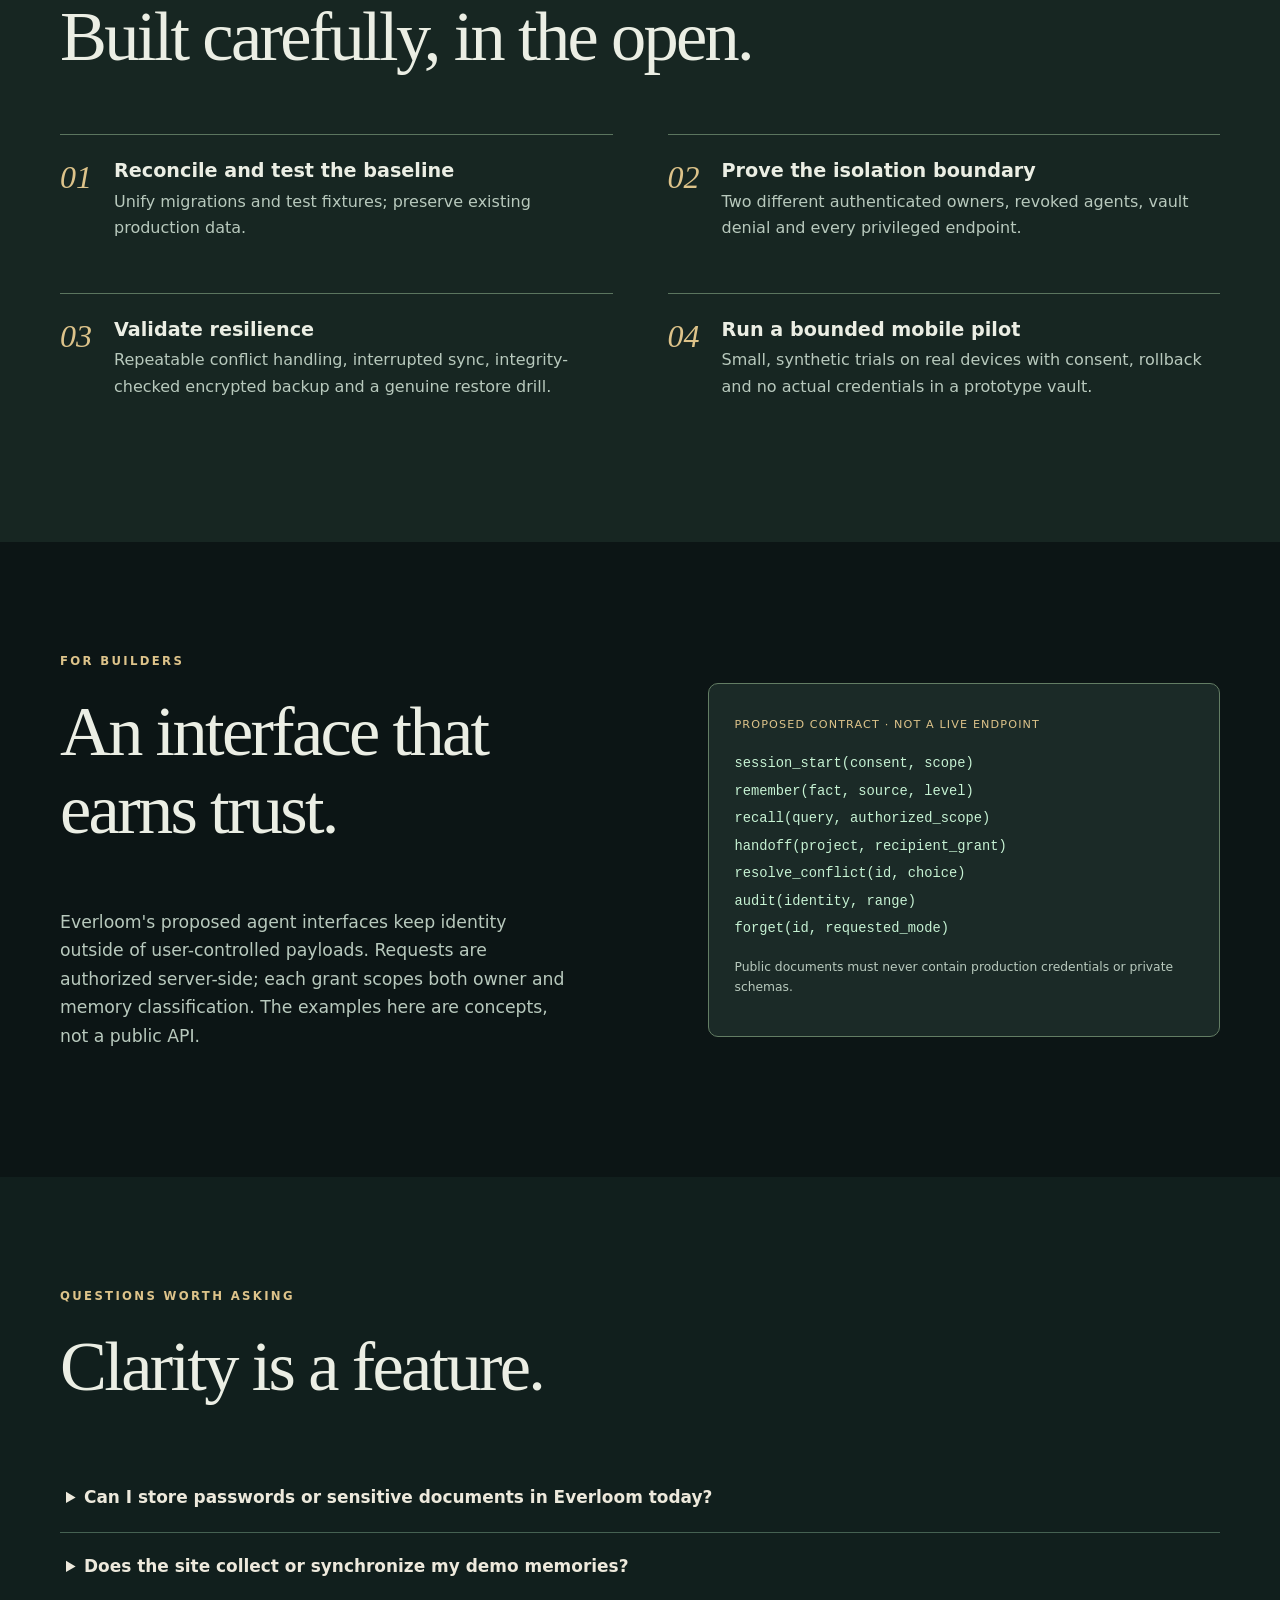
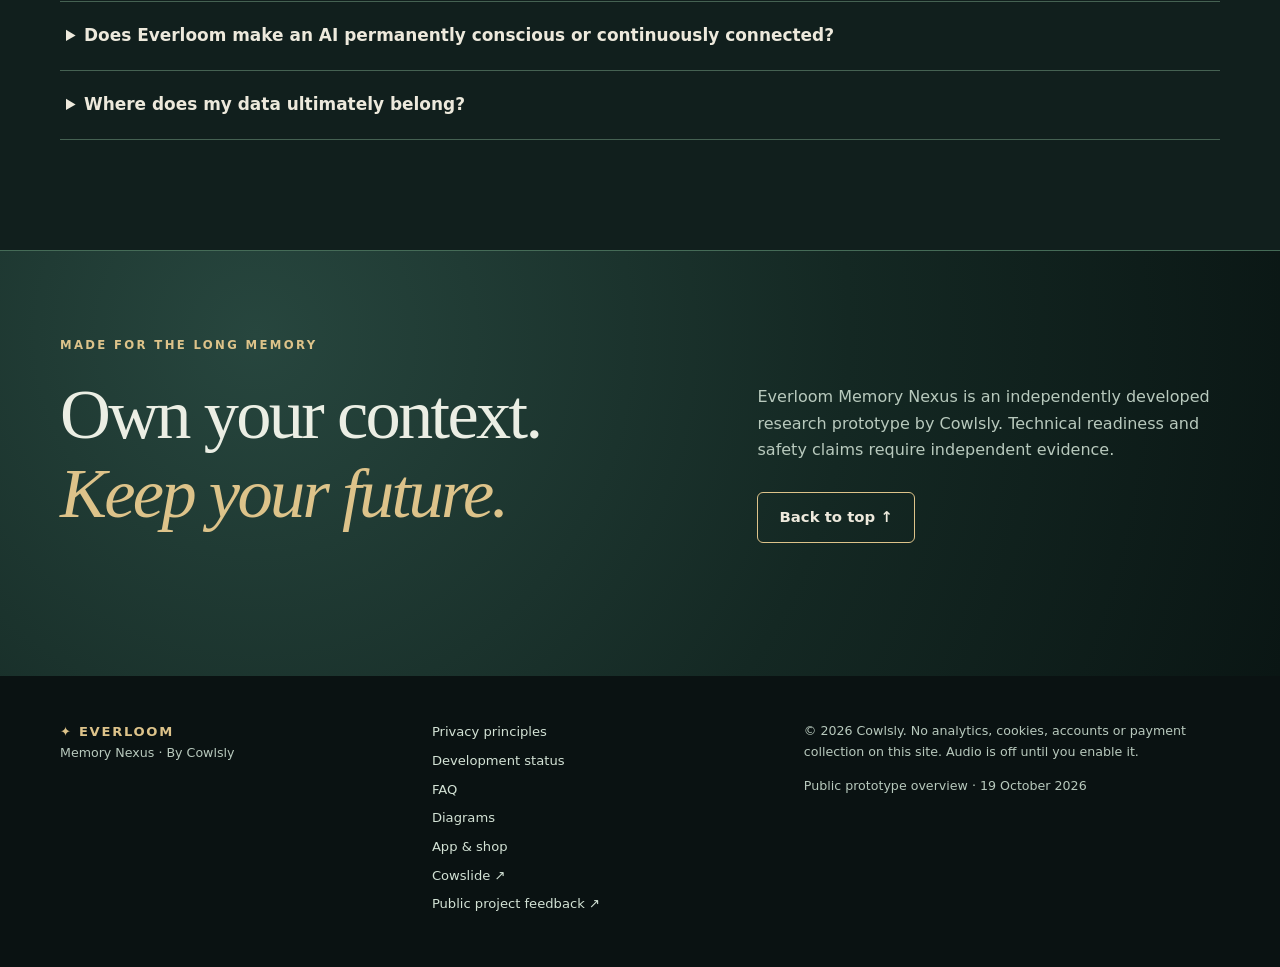
==== commit 1449b069: "fix(site): avoid linking public shop to inaccessible private app repository" ====
--- a/index.html
+++ b/index.html
@@ -67,7 +67,7 @@
 </section>
 <section class="section shop-section" id="shop" aria-labelledby="shop-title"><div class="wrap">
 <div class="section-heading"><p class="eyebrow">Everloom · Product and storefront</p><h2 id="shop-title">A home for the app.</h2><p>Explore the working research demonstration and follow development of the future downloadable Everloom application. There is no chargeable product or enabled checkout until security, release packaging, prices and support are verified.</p></div>
-<div class="cards three shop-cards"><article class="tile"><span class="tile-icon">01</span><h3>Everloom for Android</h3><p>Local-first memory for phones, beginning with a Termux proof of concept. Not ready for general installation or sale.</p><p class="product-state">Pre-release · Price not set</p><a class="btn secondary" href="https://github.com/Cowlsly/Everloom-Memory-Nexus" rel="noopener noreferrer">Project information ↗</a></article>
+<div class="cards three shop-cards"><article class="tile"><span class="tile-icon">01</span><h3>Everloom for Android</h3><p>Local-first memory for phones, beginning with a Termux proof of concept. Not ready for general installation or sale.</p><p class="product-state">Pre-release · Price not set</p><a class="btn secondary" href="#status">See release progress ↗</a></article>
 <article class="tile"><span class="tile-icon">02</span><h3>Desktop & developer tools</h3><p>Planned multi-device memory interfaces, portable backups, APIs and integration kits. Availability awaits completed acceptance tests.</p><p class="product-state">In development · No checkout</p><a class="btn secondary" href="#developers">View the approach ↗</a></article>
 <article class="tile"><span class="tile-icon">03</span><h3>Live browser demonstration</h3><p>Use a fictional, zero-account example now. It does not touch a real account, financial wallet or memory database.</p><p class="product-state">Free demo · Available here</p><a class="btn primary" href="#demo">Try the safe demo ↗</a></article></div>
 <div class="integration-note"><h3>Cowslide identity and wallet</h3><p>Planned: sign in with a verified Cowslide.online account, show only the account name and profile image in Everloom’s header, and offer Slide Wallet at checkout where a legitimate payable product exists. <strong>Not connected yet.</strong> No password collection, wallet token storage or payments operate on this static website.</p><a class="text-link" href="https://cowslide.online/" target="_blank" rel="noopener noreferrer">Visit Cowslide.online ↗</a></div>
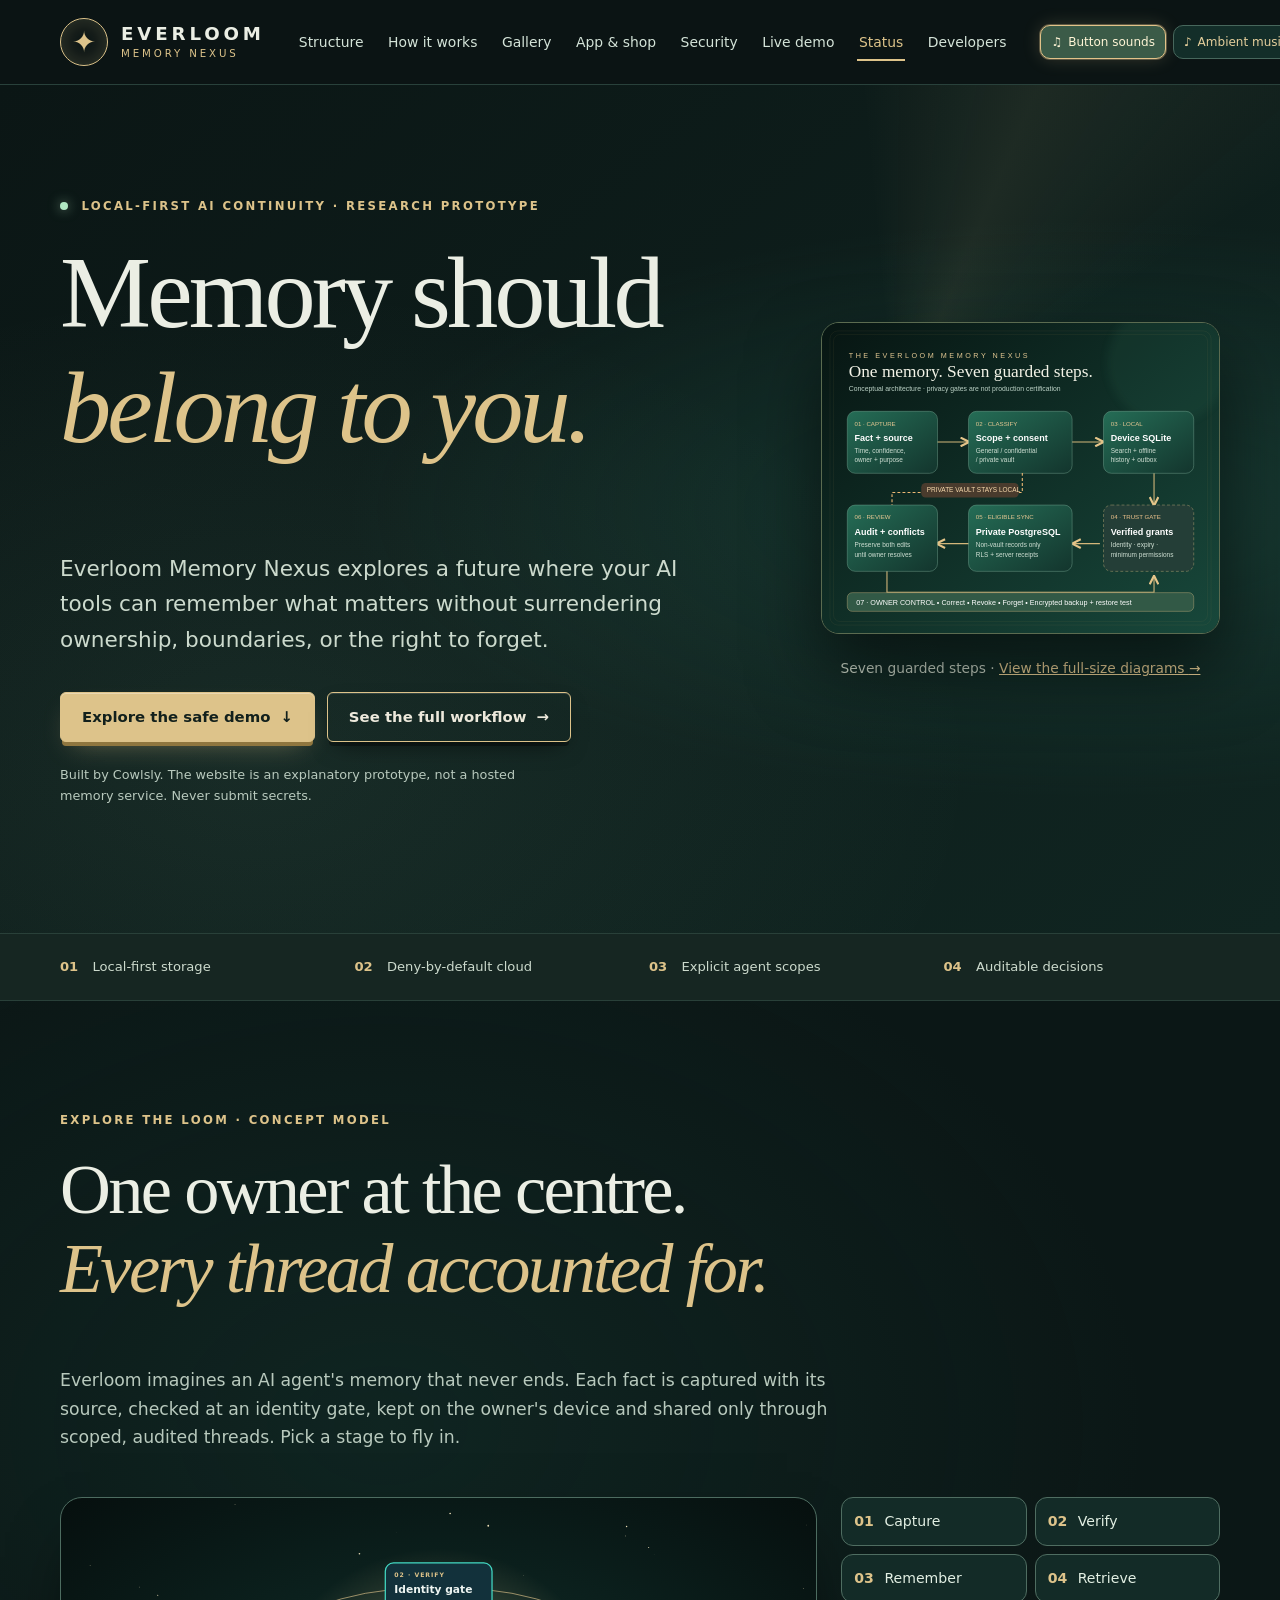
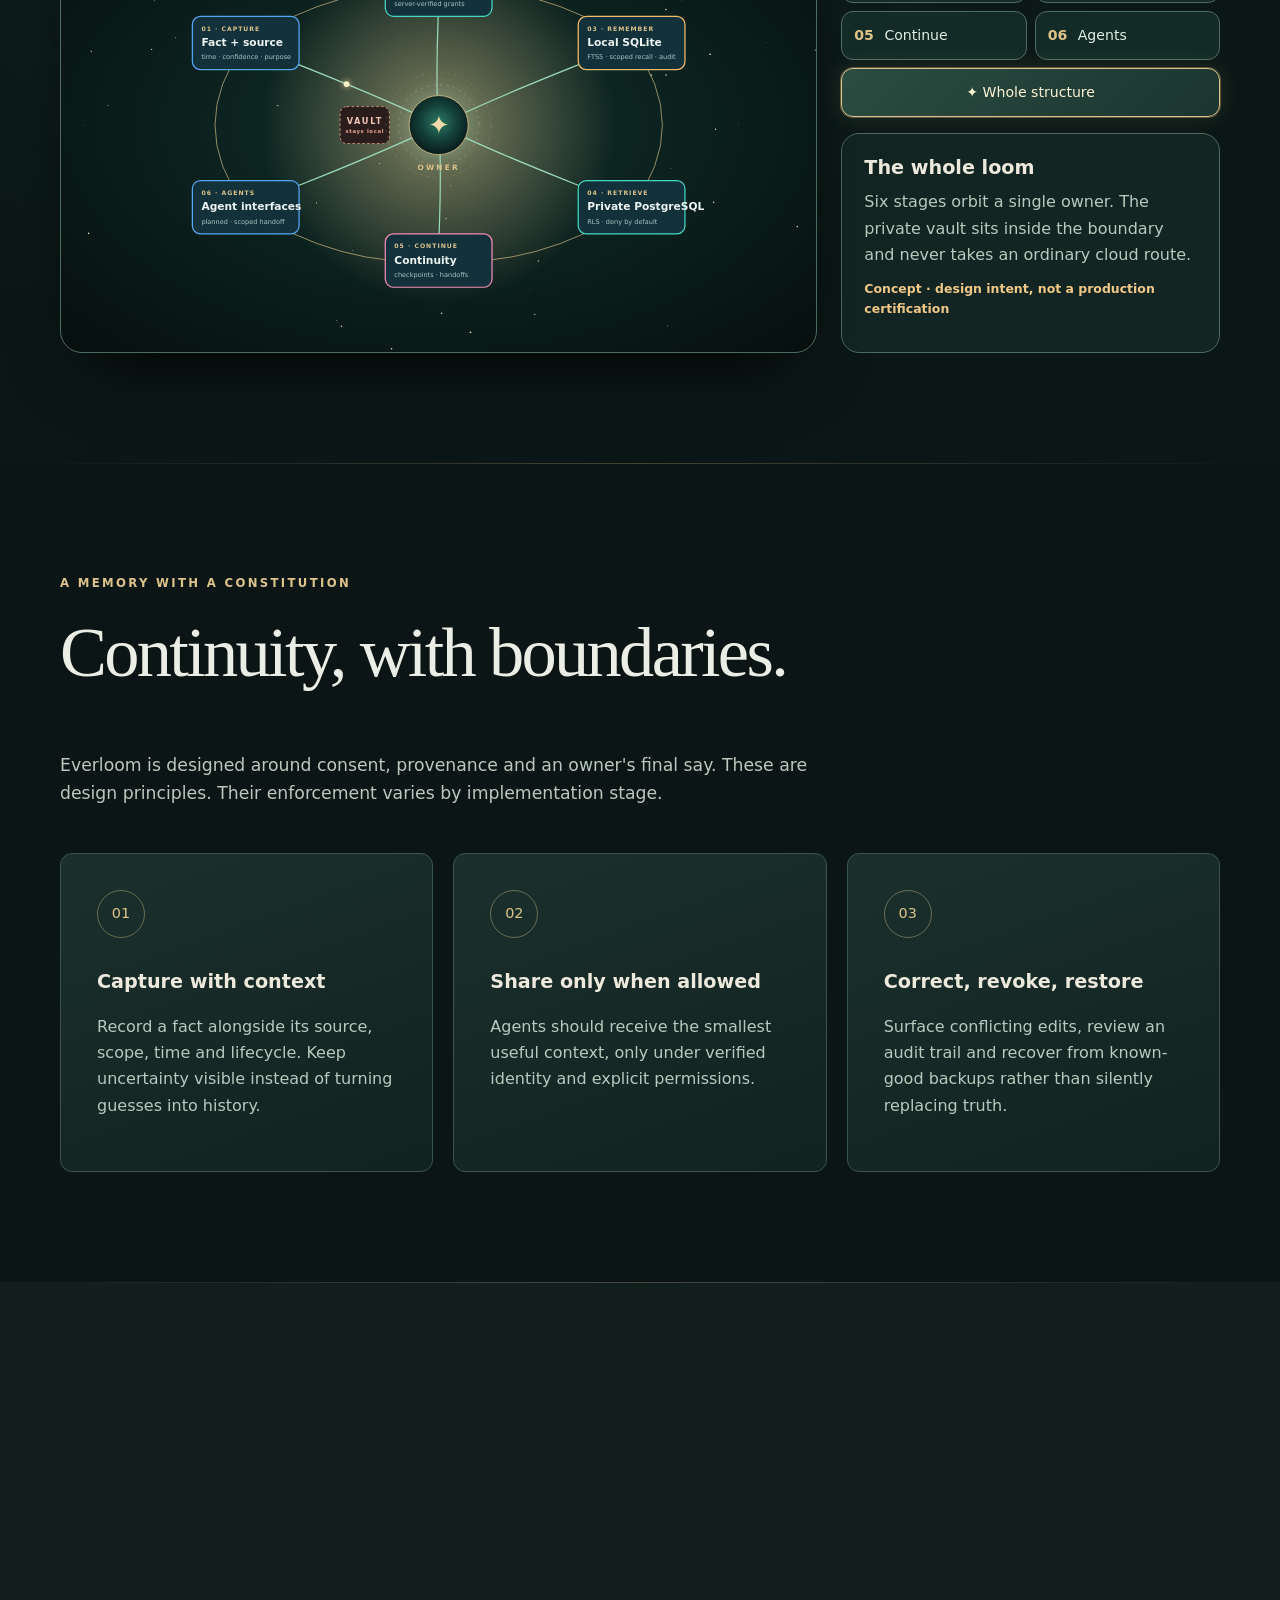
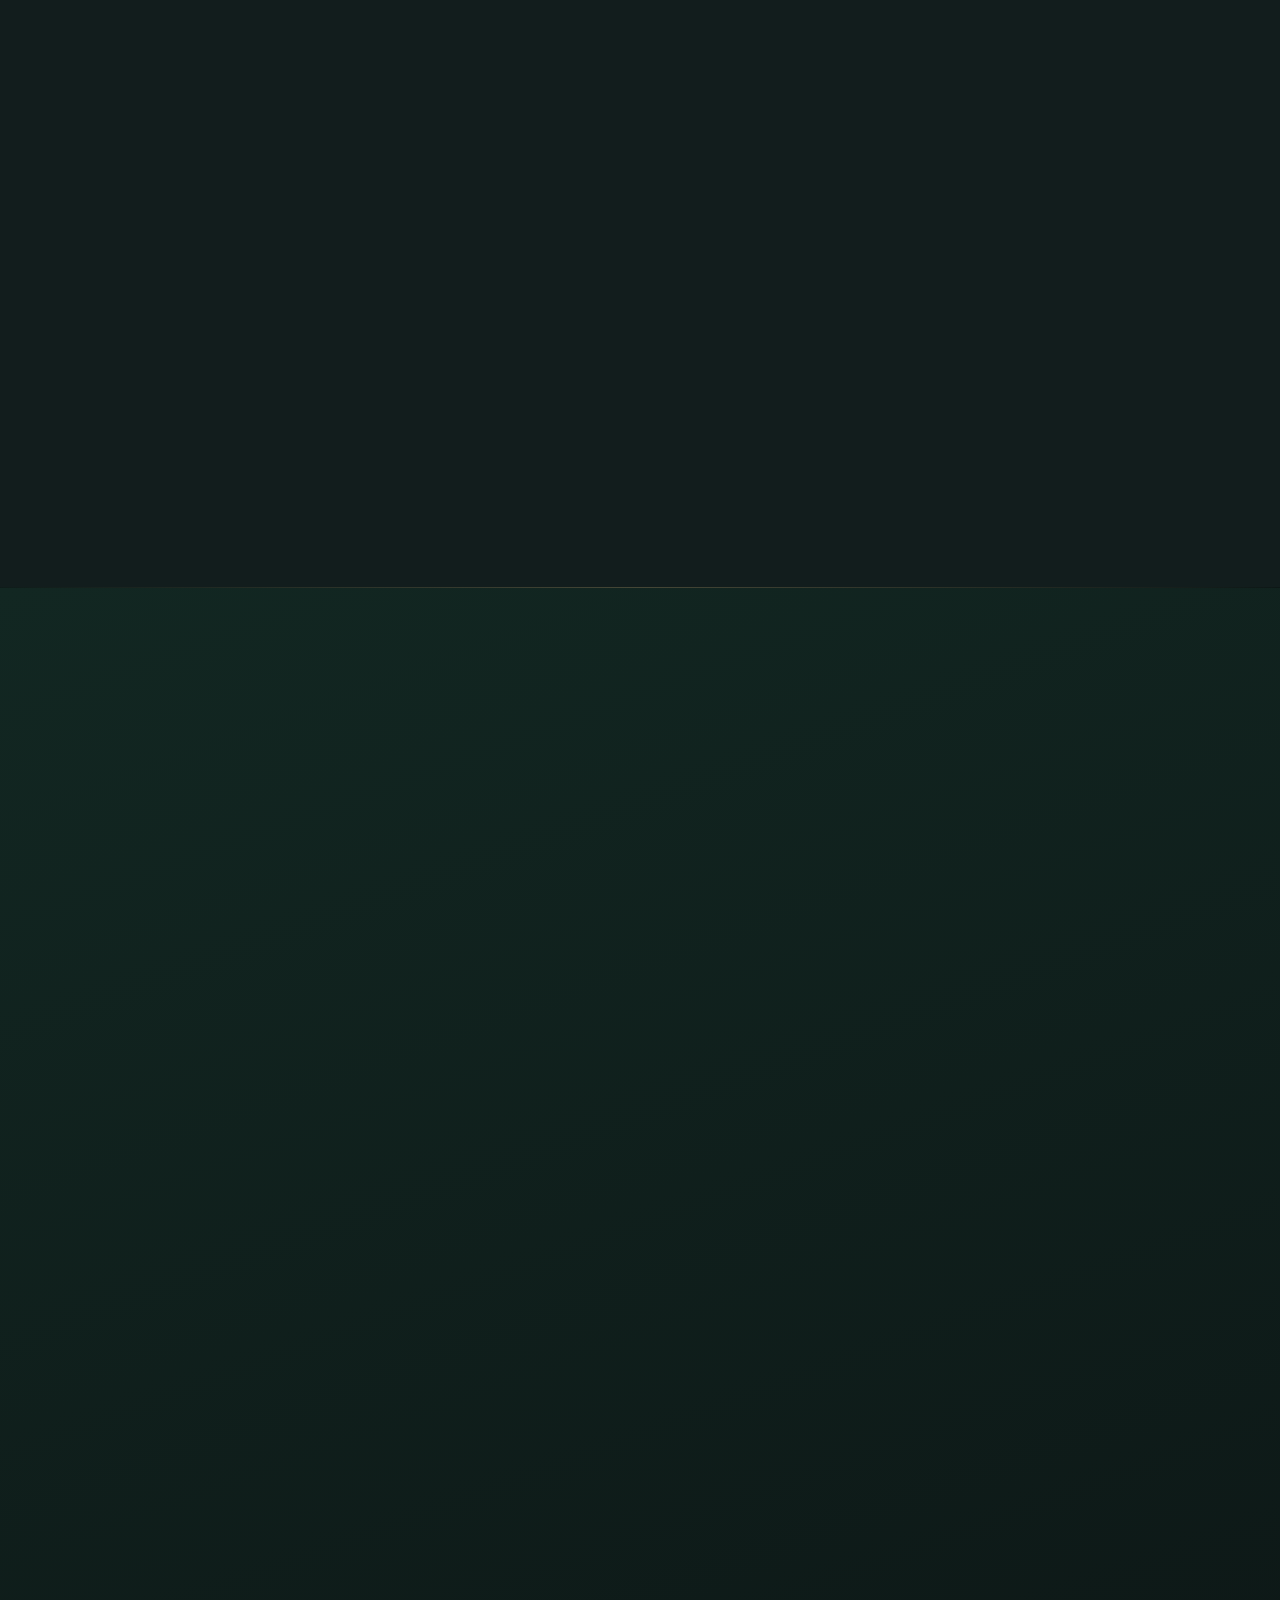
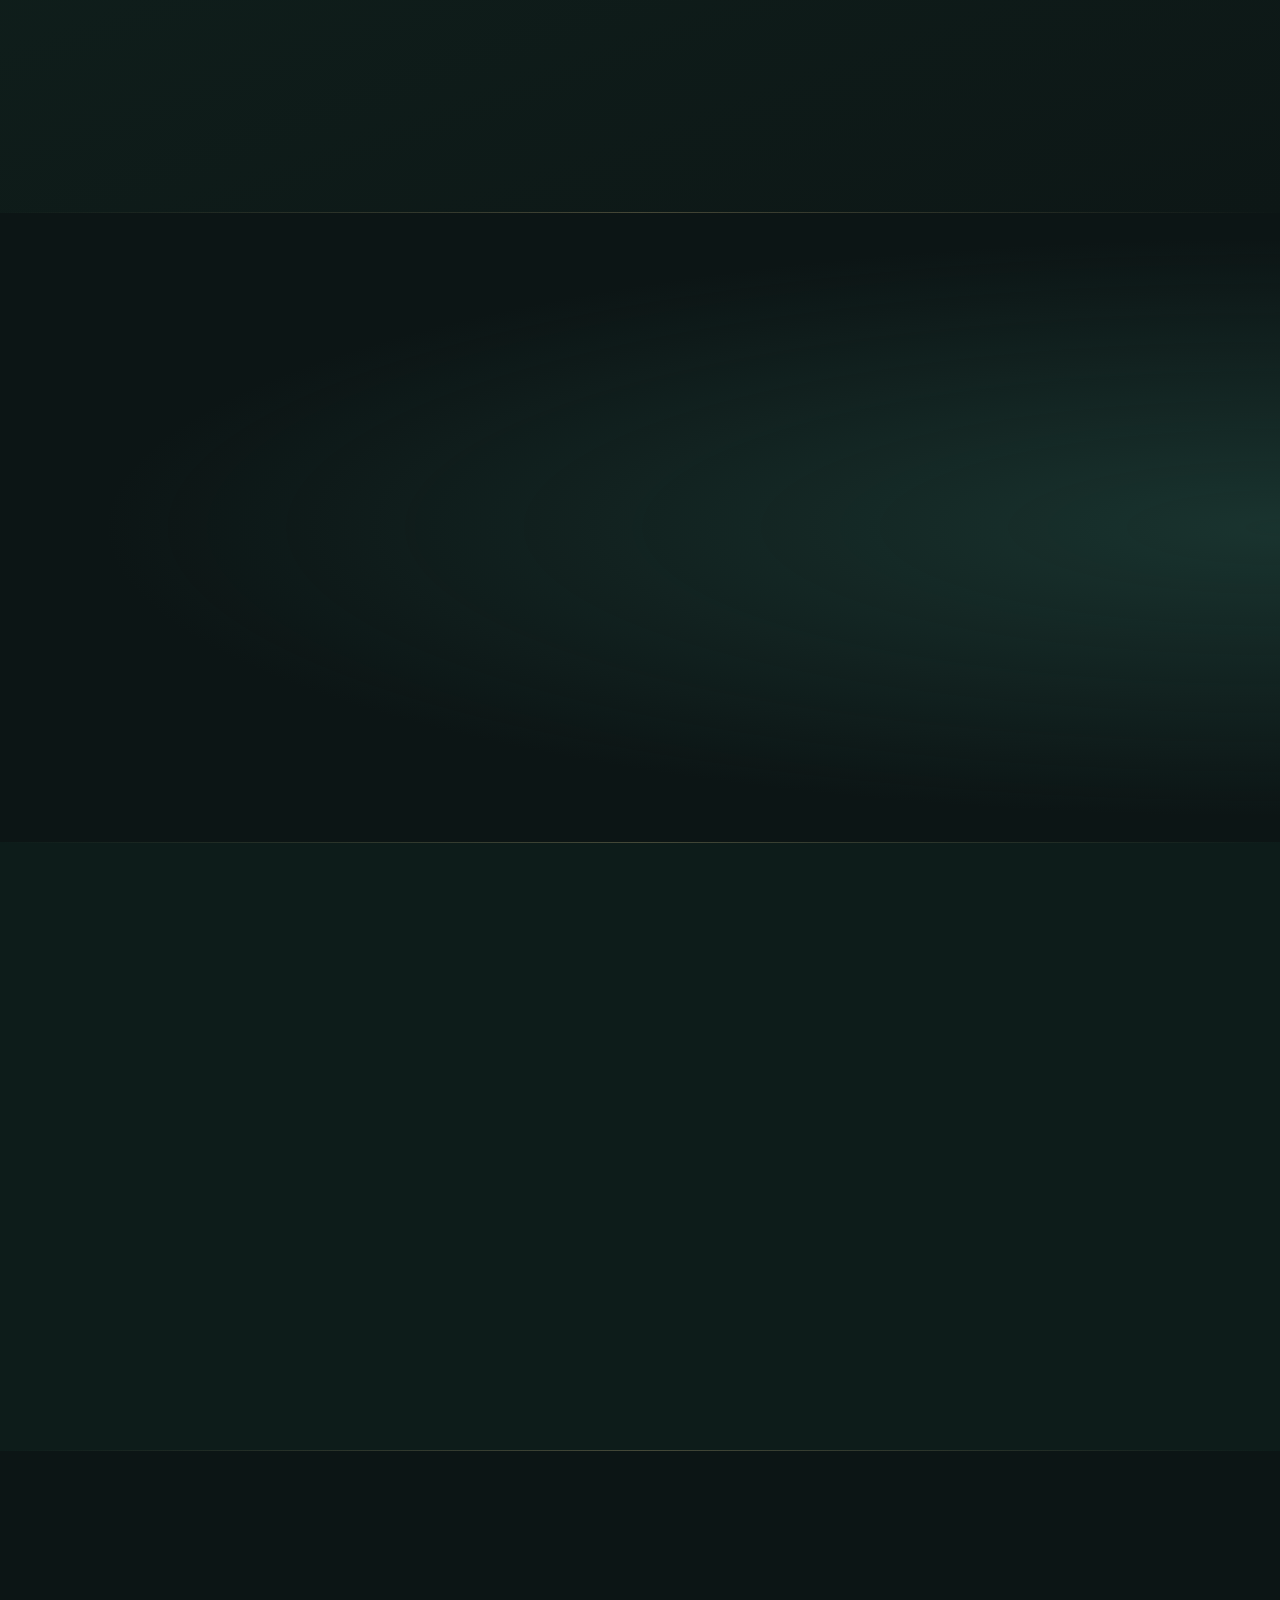
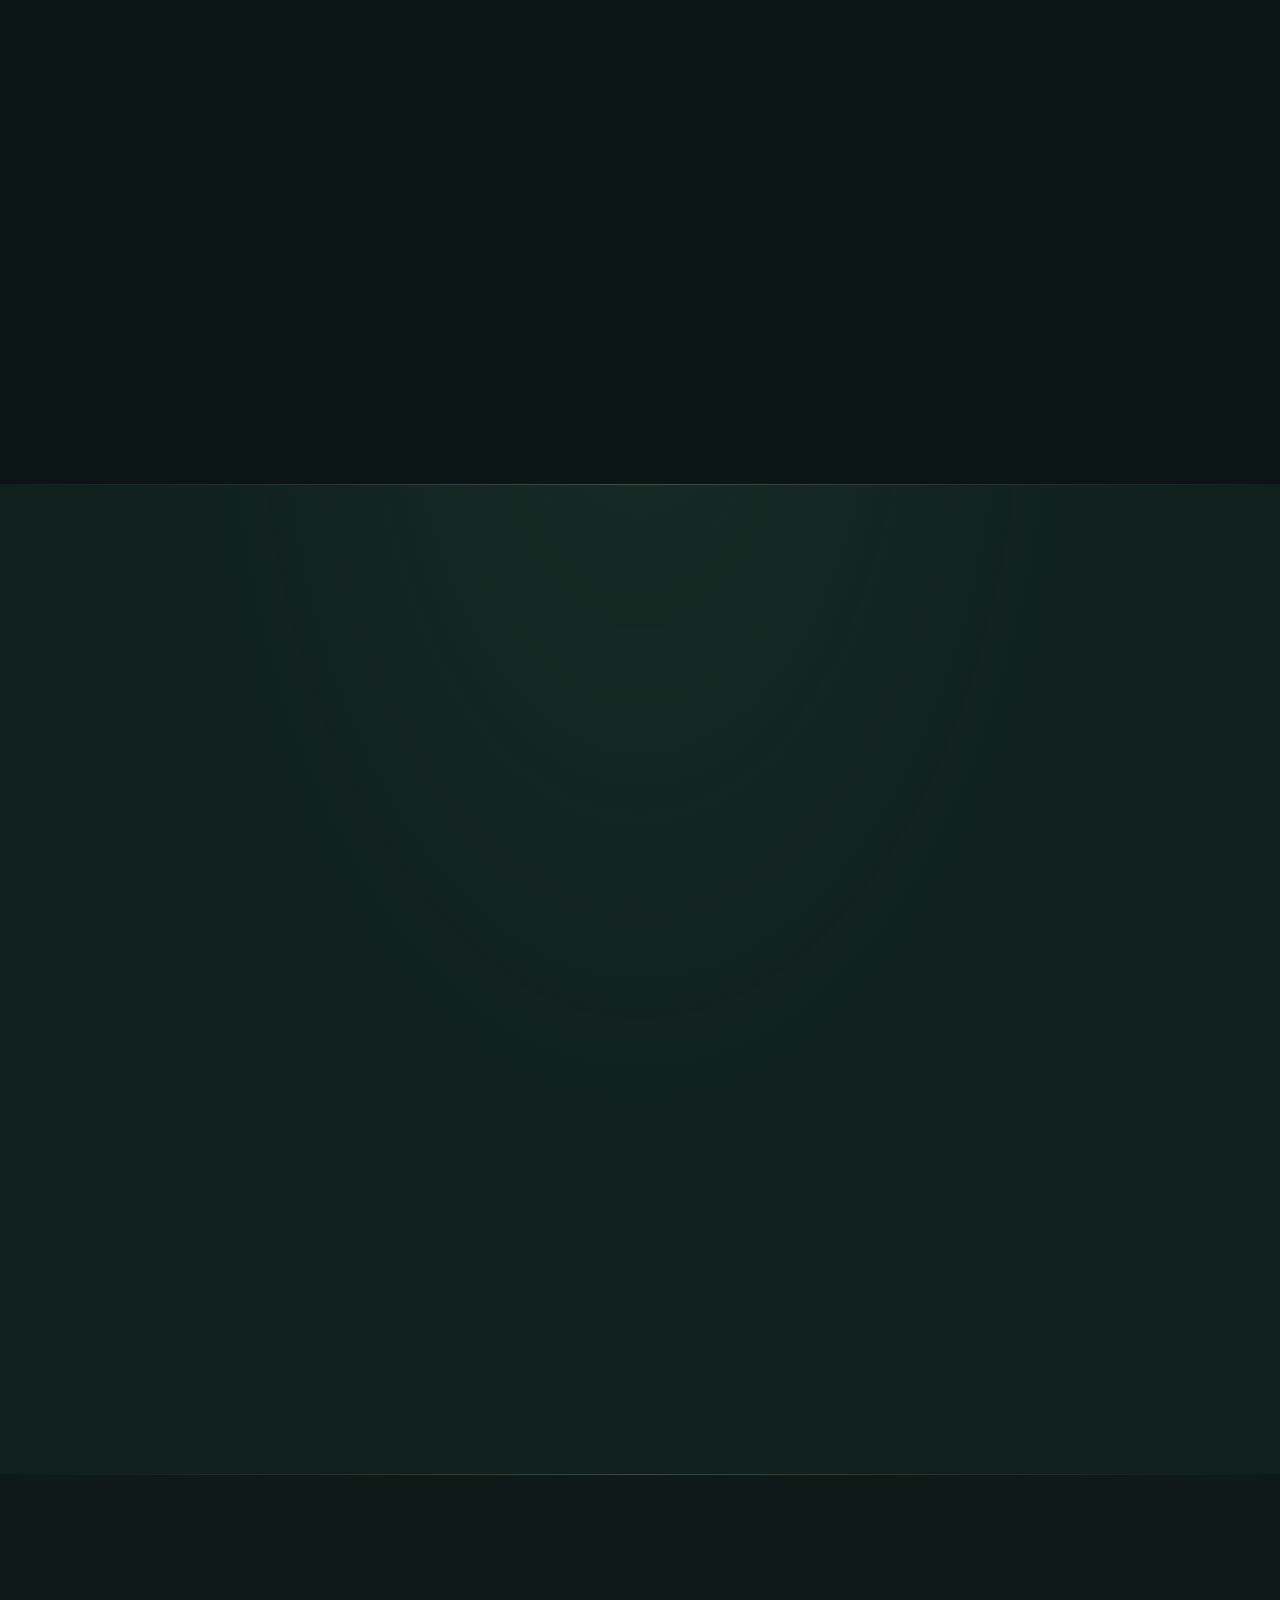
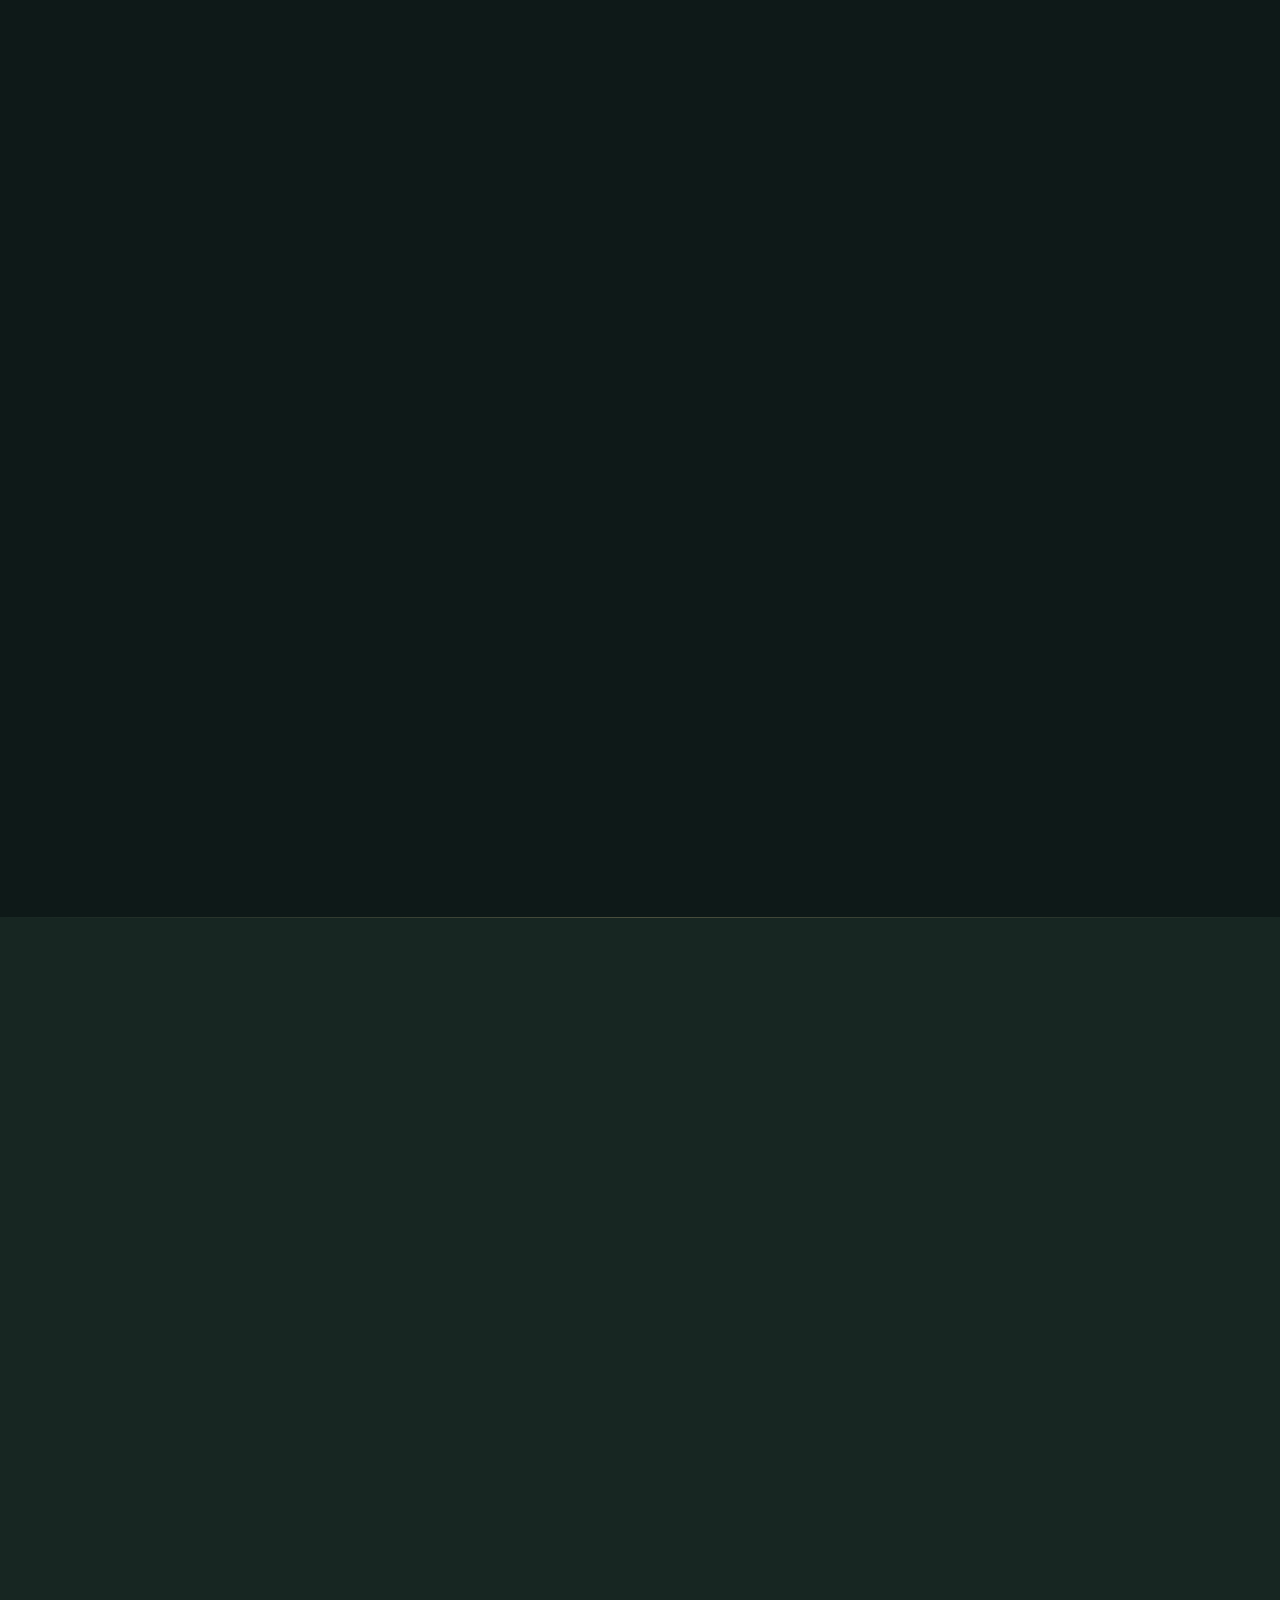
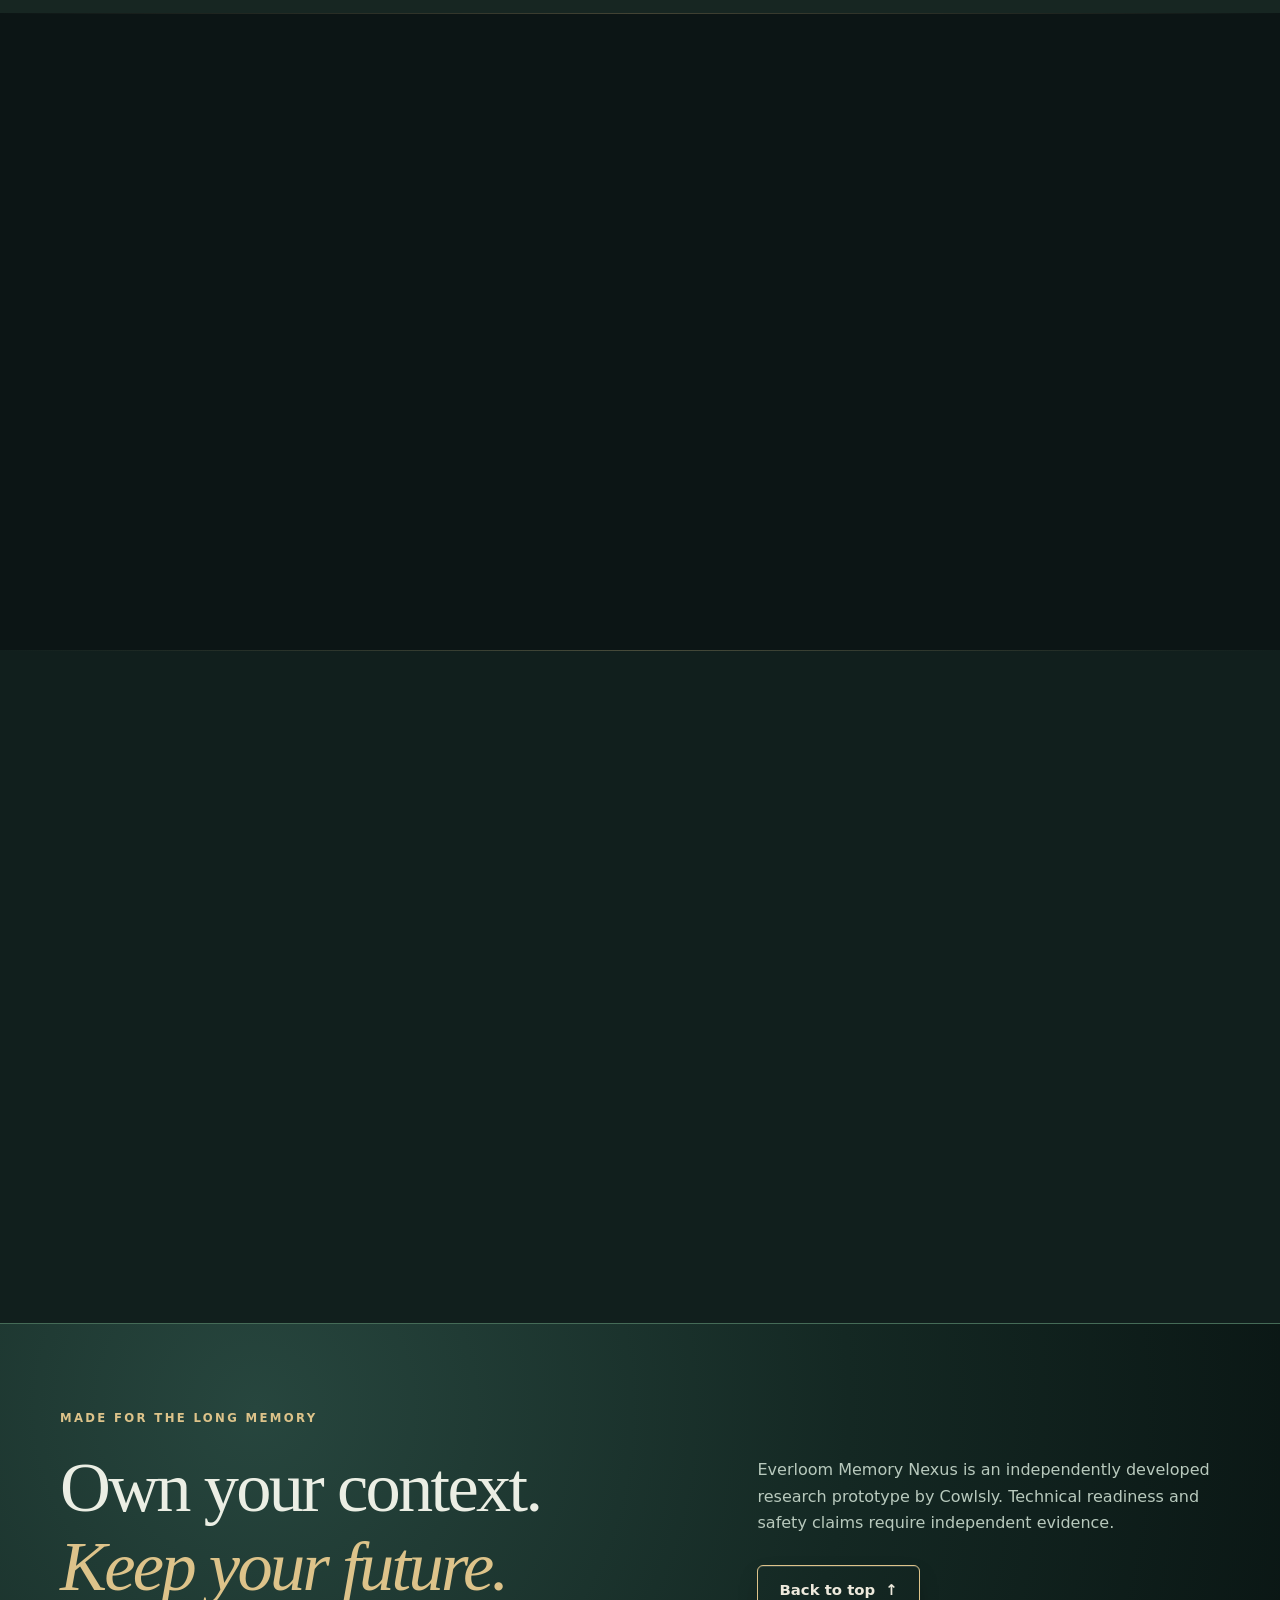
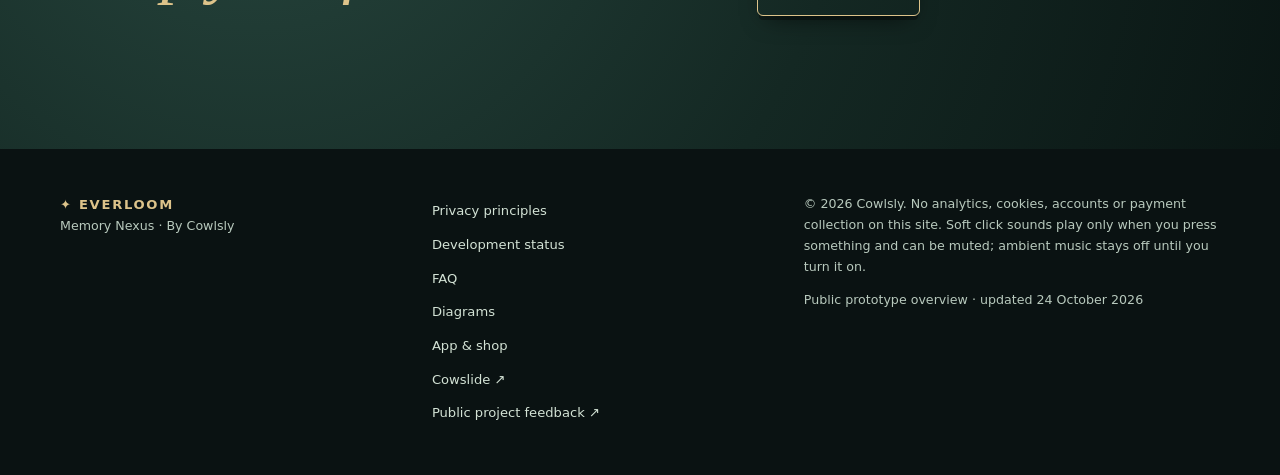
==== commit 2b152a23: "feat(site): fly-through intro markup, Structure explorer section, accessible controls; changelog Co-" ====
--- a/index.html
+++ b/index.html
@@ -10,21 +10,65 @@
 <meta property="og:description" content="An experimental, local-first memory architecture with verified boundaries and an honest development status.">
 <meta property="og:url" content="https://cowlsly.website/">
 <meta property="og:image" content="https://cowlsly.website/og-card.svg">
+<meta property="og:image:alt" content="Everloom Memory Nexus: an owner core with six memory stages orbiting it">
 <meta name="color-scheme" content="dark light">
 <link rel="canonical" href="https://cowlsly.website/">
 <link rel="icon" type="image/svg+xml" href="favicon.svg">
 <link rel="stylesheet" href="styles.css">
+<link rel="stylesheet" href="fx.css">
 <title>Everloom Memory Nexus | Memory belongs to you</title>
+<script>(function(d){try{if(!location.hash&&!matchMedia("(prefers-reduced-motion: reduce)").matches)d.classList.add("intro-on")}catch(e){}d.classList.add("js")})(document.documentElement)</script>
 <script src="app.js" defer></script>
 </head>
 <body>
 <a class="skip" href="#main">Skip to main content</a>
+<div class="intro" id="intro" aria-hidden="true">
+ <svg class="loom" id="loom" viewBox="-400 -250 2400 1500" preserveAspectRatio="xMidYMid meet" focusable="false">
+  <defs>
+   <radialGradient id="lg-core" cx="50%" cy="45%" r="55%"><stop offset="0" stop-color="#2b7a63"/><stop offset=".55" stop-color="#14403a"/><stop offset="1" stop-color="#081b19"/></radialGradient>
+   <radialGradient id="lg-glow"><stop offset="0" stop-color="#ddc38a" stop-opacity=".55"/><stop offset="1" stop-color="#ddc38a" stop-opacity="0"/></radialGradient>
+   <linearGradient id="lg-thread" x2="1"><stop offset="0" stop-color="#9bdab9"/><stop offset="1" stop-color="#ddc38a"/></linearGradient>
+  </defs>
+  <g class="stars" id="loom-stars"></g>
+  <circle class="halo" cx="800" cy="500" r="430" fill="url(#lg-glow)"/>
+  <g class="threads">
+   <path id="t1" d="M800 500 C 640 420 470 360 330 300"/>
+   <path id="t2" d="M800 500 C 790 380 800 260 800 170"/>
+   <path id="t3" d="M800 500 C 960 420 1130 360 1270 300"/>
+   <path id="t4" d="M800 500 C 960 580 1130 640 1270 700"/>
+   <path id="t5" d="M800 500 C 810 620 800 740 800 830"/>
+   <path id="t6" d="M800 500 C 640 580 470 640 330 700"/>
+   <path class="ring" d="M330 300 Q 560 150 800 170 Q 1040 150 1270 300 Q 1420 500 1270 700 Q 1040 850 800 830 Q 560 850 330 700 Q 180 500 330 300 Z"/>
+  </g>
+  <g class="pulses">
+   <circle r="7"><animateMotion dur="2.6s" repeatCount="indefinite"><mpath href="#t1"/></animateMotion></circle>
+   <circle r="7"><animateMotion dur="3.1s" begin=".4s" repeatCount="indefinite" keyPoints="1;0" keyTimes="0;1" calcMode="linear"><mpath href="#t2"/></animateMotion></circle>
+   <circle r="7"><animateMotion dur="2.8s" begin=".8s" repeatCount="indefinite"><mpath href="#t3"/></animateMotion></circle>
+   <circle r="7"><animateMotion dur="3.4s" begin=".2s" repeatCount="indefinite" keyPoints="1;0" keyTimes="0;1" calcMode="linear"><mpath href="#t4"/></animateMotion></circle>
+   <circle r="7"><animateMotion dur="2.9s" begin="1s" repeatCount="indefinite"><mpath href="#t5"/></animateMotion></circle>
+   <circle r="7"><animateMotion dur="3.2s" begin=".6s" repeatCount="indefinite" keyPoints="1;0" keyTimes="0;1" calcMode="linear"><mpath href="#t6"/></animateMotion></circle>
+  </g>
+  <g class="vault"><rect x="560" y="455" width="120" height="90" rx="16"/><text x="620" y="497">VAULT</text><text class="sub" x="620" y="520">stays local</text></g>
+  <g class="core"><circle class="r3" cx="800" cy="500" r="128"/><circle class="r2" cx="800" cy="500" r="98"/><circle class="r1" cx="800" cy="500" r="72" fill="url(#lg-core)"/><text x="800" y="522">✦</text><text class="sub" x="800" y="610">OWNER</text></g>
+  <g class="node n-blue" data-node="capture"><rect x="200" y="235" width="260" height="130" rx="20"/><text class="k" x="222" y="270">01 · CAPTURE</text><text class="t" x="222" y="308">Fact + source</text><text class="s" x="222" y="340">time · confidence · purpose</text></g>
+  <g class="node n-teal" data-node="verify"><rect x="670" y="105" width="260" height="130" rx="20"/><text class="k" x="692" y="140">02 · VERIFY</text><text class="t" x="692" y="178">Identity gate</text><text class="s" x="692" y="210">server-verified grants</text></g>
+  <g class="node n-gold" data-node="remember"><rect x="1140" y="235" width="260" height="130" rx="20"/><text class="k" x="1162" y="270">03 · REMEMBER</text><text class="t" x="1162" y="308">Local SQLite</text><text class="s" x="1162" y="340">FTS5 · scoped recall · audit</text></g>
+  <g class="node n-teal" data-node="retrieve"><rect x="1140" y="635" width="260" height="130" rx="20"/><text class="k" x="1162" y="670">04 · RETRIEVE</text><text class="t" x="1162" y="708">Private PostgreSQL</text><text class="s" x="1162" y="740">RLS · deny by default</text></g>
+  <g class="node n-pink" data-node="continue"><rect x="670" y="765" width="260" height="130" rx="20"/><text class="k" x="692" y="800">05 · CONTINUE</text><text class="t" x="692" y="838">Continuity</text><text class="s" x="692" y="870">checkpoints · handoffs</text></g>
+  <g class="node n-blue" data-node="agents"><rect x="200" y="635" width="260" height="130" rx="20"/><text class="k" x="222" y="670">06 · AGENTS</text><text class="t" x="222" y="708">Agent interfaces</text><text class="s" x="222" y="740">planned · scoped handoff</text></g>
+ </svg>
+ <div class="intro-caption" id="intro-caption"><span class="ic-step" id="intro-step">EVERLOOM · MEMORY NEXUS</span><b id="intro-title">A memory that never ends.</b><span id="intro-line">And always answers to its owner.</span></div>
+ <p class="intro-note">Concept visualisation of the research prototype</p>
+ <button type="button" class="intro-skip" id="intro-skip" tabindex="-1">Skip intro ↵</button>
+ <div class="intro-bar"><i id="intro-progress"></i></div>
+</div>
+<div class="scroll-progress" aria-hidden="true"><i id="scroll-progress"></i></div>
 <header class="masthead">
  <nav class="nav wrap" aria-label="Main navigation">
    <a class="brand" href="#home" aria-label="Everloom Memory Nexus home"><span class="mark" aria-hidden="true">✦</span><span><b>EVERLOOM</b><small>MEMORY NEXUS</small></span></a>
    <button class="menu-toggle" type="button" aria-controls="nav-links" aria-expanded="false">Menu <span aria-hidden="true">☰</span></button>
-   <div id="nav-links" class="nav-links"><a href="#how">How it works</a><a href="gallery.html">Visual gallery</a><a href="#shop">App & shop</a><a href="#security">Security</a><a href="#demo">Live demo</a><a href="#status">Status</a><a href="#developers">Developers</a></div>
- <div class="audio-controls" role="group" aria-label="Optional site audio"><button type="button" id="sound-toggle" aria-pressed="false" title="Enable button effects">♫ Effects off</button><button type="button" id="music-toggle" aria-pressed="false" title="Enable gentle ambient music">♪ Music off</button></div>
+   <div id="nav-links" class="nav-links"><a href="#structure">Structure</a><a href="#how">How it works</a><a href="gallery.html">Gallery</a><a href="#shop">App & shop</a><a href="#security">Security</a><a href="#demo">Live demo</a><a href="#status">Status</a><a href="#developers">Developers</a></div>
+ <div class="audio-controls" role="group" aria-label="Optional site audio"><button type="button" id="sound-toggle" aria-pressed="true" title="Click sounds"><span class="ico" aria-hidden="true">♫</span><span class="lbl" id="sound-label">Button sounds</span></button><button type="button" id="music-toggle" aria-pressed="false" title="Gentle ambient music"><span class="ico" aria-hidden="true">♪</span><span class="lbl" id="music-label">Ambient music</span></button></div>
  </nav>
 </header>
 <main id="main">
@@ -33,15 +77,35 @@
  <div class="wrap hero-grid">
   <div class="hero-copy">
    <p class="eyebrow"><span class="pulse" aria-hidden="true"></span> Local-first AI continuity · Research prototype</p>
-   <h1 id="hero-title">Memory should <em>belong to you.</em></h1>
+   <h1 id="hero-title">Memory should <em class="shimmer">belong to you.</em></h1>
    <p class="lede">Everloom Memory Nexus explores a future where your AI tools can remember what matters without surrendering ownership, boundaries, or the right to forget.</p>
-   <div class="actions"><a class="btn primary" href="#demo">Explore the safe demo <span aria-hidden="true">↗</span></a><a class="btn secondary" href="gallery.html">See the full workflow ↗</a></div>
+   <div class="actions"><a class="btn primary" href="#demo">Explore the safe demo <span aria-hidden="true">↓</span></a><a class="btn secondary" href="gallery.html">See the full workflow <span aria-hidden="true">→</span></a><button type="button" class="btn ghost replay" id="replay-intro" hidden>▶ Replay the fly-through</button></div>
    <p class="hero-note">Built by Cowlsly. The website is an explanatory prototype, not a hosted memory service. Never submit secrets.</p>
   </div>
-  <figure class="workflow-art"><a href="gallery.html" aria-label="Open the full visual workflow gallery"><img src="workflow-overview.svg" alt="Detailed illustrated Everloom workflow showing capture, classification, local SQLite, verified identity, non-vault cloud sync, audit, and owner control" width="1100" height="860"></a><figcaption>Seven guarded steps · <a href="gallery.html">View the full-size diagrams ↗</a></figcaption></figure>
+  <figure class="workflow-art"><a href="gallery.html"><img src="workflow-overview.svg" alt="Detailed illustrated Everloom workflow showing capture, classification, local SQLite, verified identity, non-vault cloud sync, audit, and owner control" width="1100" height="860"></a><figcaption>Seven guarded steps · <a href="gallery.html">View the full-size diagrams <span aria-hidden="true">→</span></a></figcaption></figure>
  </div>
 </section>
 <section class="trustbar"><div class="wrap trust-grid"><span><b>01</b> Local-first storage</span><span><b>02</b> Deny-by-default cloud</span><span><b>03</b> Explicit agent scopes</span><span><b>04</b> Auditable decisions</span></div></section>
+<section class="section structure-section" id="structure" aria-labelledby="structure-title">
+ <div class="wrap">
+  <div class="section-heading"><p class="eyebrow">Explore the loom · Concept model</p><h2 id="structure-title">One owner at the centre. <em>Every thread accounted for.</em></h2><p>Everloom imagines an AI agent's memory that never ends. Each fact is captured with its source, checked at an identity gate, kept on the owner's device and shared only through scoped, audited threads. Pick a stage to fly in.</p></div>
+  <div class="explorer">
+   <div class="explorer-stage" id="explorer-stage"><img src="workflow-overview.svg" alt="Illustrated Everloom workflow: capture, classification, local SQLite, verified identity, non-vault cloud sync, audit and owner control" width="1100" height="860" loading="lazy"></div>
+   <div class="explorer-panel">
+    <div class="explorer-steps" role="group" aria-label="Structure stages">
+     <button type="button" class="step" data-node="capture" aria-pressed="false"><b>01</b> Capture</button>
+     <button type="button" class="step" data-node="verify" aria-pressed="false"><b>02</b> Verify</button>
+     <button type="button" class="step" data-node="remember" aria-pressed="false"><b>03</b> Remember</button>
+     <button type="button" class="step" data-node="retrieve" aria-pressed="false"><b>04</b> Retrieve</button>
+     <button type="button" class="step" data-node="continue" aria-pressed="false"><b>05</b> Continue</button>
+     <button type="button" class="step" data-node="agents" aria-pressed="false"><b>06</b> Agents</button>
+     <button type="button" class="step wide" data-node="all" aria-pressed="true">✦ Whole structure</button>
+    </div>
+    <div class="explorer-copy" id="explorer-copy" aria-live="polite"><h3 id="explorer-title">The whole loom</h3><p id="explorer-text">Six stages orbit a single owner. The private vault sits inside the boundary and never takes an ordinary cloud route.</p><p class="explorer-state" id="explorer-state">Concept · design intent, not a production certification</p></div>
+   </div>
+  </div>
+ </div>
+</section>
 <section class="section" id="how">
  <div class="wrap"><div class="section-heading"><p class="eyebrow">A memory with a constitution</p><h2>Continuity, with boundaries.</h2><p>Everloom is designed around consent, provenance and an owner's final say. These are design principles. Their enforcement varies by implementation stage.</p></div>
   <div class="cards three">
@@ -67,15 +131,15 @@
 </section>
 <section class="section shop-section" id="shop" aria-labelledby="shop-title"><div class="wrap">
 <div class="section-heading"><p class="eyebrow">Everloom · Product and storefront</p><h2 id="shop-title">A home for the app.</h2><p>Explore the working research demonstration and follow development of the future downloadable Everloom application. There is no chargeable product or enabled checkout until security, release packaging, prices and support are verified.</p></div>
-<div class="cards three shop-cards"><article class="tile"><span class="tile-icon">01</span><h3>Everloom for Android</h3><p>Local-first memory for phones, beginning with a Termux proof of concept. Not ready for general installation or sale.</p><p class="product-state">Pre-release · Price not set</p><a class="btn secondary" href="#status">See release progress ↗</a></article>
-<article class="tile"><span class="tile-icon">02</span><h3>Desktop & developer tools</h3><p>Planned multi-device memory interfaces, portable backups, APIs and integration kits. Availability awaits completed acceptance tests.</p><p class="product-state">In development · No checkout</p><a class="btn secondary" href="#developers">View the approach ↗</a></article>
-<article class="tile"><span class="tile-icon">03</span><h3>Live browser demonstration</h3><p>Use a fictional, zero-account example now. It does not touch a real account, financial wallet or memory database.</p><p class="product-state">Free demo · Available here</p><a class="btn primary" href="#demo">Try the safe demo ↗</a></article></div>
-<div class="integration-note"><h3>Cowslide identity and wallet</h3><p>Planned: sign in with a verified Cowslide.online account, show only the account name and profile image in Everloom’s header, and offer Slide Wallet at checkout where a legitimate payable product exists. <strong>Not connected yet.</strong> No password collection, wallet token storage or payments operate on this static website.</p><a class="text-link" href="https://cowslide.online/" target="_blank" rel="noopener noreferrer">Visit Cowslide.online ↗</a></div>
+<div class="cards three shop-cards"><article class="tile"><span class="tile-icon">01</span><h3>Everloom for Android</h3><p>Local-first memory for phones, beginning with a Termux proof of concept. Not ready for general installation or sale.</p><p class="product-state">Pre-release · Price not set</p><a class="btn secondary" href="#status">See release progress <span aria-hidden="true">↓</span></a></article>
+<article class="tile"><span class="tile-icon">02</span><h3>Desktop & developer tools</h3><p>Planned multi-device memory interfaces, portable backups, APIs and integration kits. Availability awaits completed acceptance tests.</p><p class="product-state">In development · No checkout</p><a class="btn secondary" href="#developers">View the approach <span aria-hidden="true">↓</span></a></article>
+<article class="tile"><span class="tile-icon">03</span><h3>Live browser demonstration</h3><p>Use a fictional, zero-account example now. It does not touch a real account, financial wallet or memory database.</p><p class="product-state">Free demo · Available here</p><a class="btn primary" href="#demo">Try the safe demo <span aria-hidden="true">↑</span></a></article></div>
+<div class="integration-note"><h3>Cowslide identity and wallet</h3><p>Planned: sign in with a verified Cowslide.online account, show only the account name and profile image in Everloom’s header, and offer Slide Wallet at checkout where a legitimate payable product exists. <strong>Not connected yet.</strong> No password collection, wallet token storage or payments operate on this static website.</p><a class="text-link" href="https://cowslide.online/" target="_blank" rel="noopener noreferrer">Visit Cowslide.online <span aria-hidden="true">↗</span></a></div>
 </div></section>
-<section class="section gallery-teaser" id="visuals"><div class="wrap split"><div><p class="eyebrow">Explore the machinery</p><h2>See how memory travels.</h2><p class="section-copy">A visual guide to capture, privacy boundaries, owner permissions, conflict handling and safe restore. Each diagram opens at full resolution.</p><a class="btn primary" href="gallery.html">Open the illustrated gallery ↗</a></div><a class="visual-tile" href="gallery.html" aria-label="Explore visual diagrams"><img src="trust-boundaries.svg" alt="Diagram separating local device, identity gate and private cloud, with a blocked vault pathway" loading="lazy" width="1000" height="620"></a></div></section>
-<section class="section partners" id="partners"><div class="wrap"><div class="section-heading"><p class="eyebrow">The wider Cowlsly ecosystem</p><h2>Connected worlds, separate responsibilities.</h2></div><div class="partner-links"><a href="https://cowslide.online/" rel="noopener noreferrer" target="_blank"><b>Cowslide.online ↗</b><span>Identity and planned Slide Wallet connection. Integration not yet verified.</span></a><a href="https://causelight.online/" rel="noopener noreferrer" target="_blank"><b>Causelight.online ↗</b><span>Requested companion link. Destination and branding pending independent verification.</span></a><div><b>Git Gears</b><span>Future storefront. Public address not verified, so no link is invented.</span></div></div></div></section>
+<section class="section gallery-teaser" id="visuals"><div class="wrap split"><div><p class="eyebrow">Explore the machinery</p><h2>See how memory travels.</h2><p class="section-copy">A visual guide to capture, privacy boundaries, owner permissions, conflict handling and safe restore. Each diagram opens at full resolution.</p><a class="btn primary" href="gallery.html">Open the illustrated gallery <span aria-hidden="true">→</span></a></div><a class="visual-tile" href="gallery.html"><img src="trust-boundaries.svg" alt="Diagram separating local device, identity gate and private cloud, with a blocked vault pathway" loading="lazy" width="1000" height="620"></a></div></section>
+<section class="section partners" id="partners"><div class="wrap"><div class="section-heading"><p class="eyebrow">The wider Cowlsly ecosystem</p><h2>Connected worlds, separate responsibilities.</h2></div><div class="partner-links"><a href="https://cowslide.online/" rel="noopener noreferrer" target="_blank"><b>Cowslide.online <span aria-hidden="true">↗</span></b><span>Identity and planned Slide Wallet connection. Integration not yet verified.</span></a><a href="https://causelight.online/" rel="noopener noreferrer" target="_blank"><b>Causelight.online <span aria-hidden="true">↗</span></b><span>Requested companion link. Destination and branding pending independent verification.</span></a><div><b>Git Gears</b><span>Future storefront. Public address not verified, so no link is invented.</span></div></div></div></section>
 <section class="section" id="security">
- <div class="wrap split"><div><p class="eyebrow">Privacy by design, not a slogan</p><h2>Protected by the rules <em>you can see.</em></h2><p class="section-copy">The original code and the cloud's existing permissions are not the same thing as a verified production service. Everloom's release gates demand genuinely restricted-identity tests and a proven restore drill.</p><a class="text-link" href="#status">See the honest status matrix <span aria-hidden="true">↗</span></a></div>
+ <div class="wrap split"><div><p class="eyebrow">Privacy by design, not a slogan</p><h2>Protected by the rules <em>you can see.</em></h2><p class="section-copy">The original code and the cloud's existing permissions are not the same thing as a verified production service. Everloom's release gates demand genuinely restricted-identity tests and a proven restore drill.</p><a class="text-link" href="#status">See the honest status matrix <span aria-hidden="true">↓</span></a></div>
  <div class="security-list">
  <div><span class="check-icon">✓</span><div><h3>Owner boundaries first</h3><p>No trusting a caller's claimed owner ID or classification level.</p></div></div>
  <div><span class="check-icon">✓</span><div><h3>Vault stays apart</h3><p>No automatic private-vault sharing or browser exposure.</p></div></div>
@@ -91,7 +155,7 @@
   <div class="demo-editor"><label for="fact">Add a harmless fictional fact</label><div class="field-group"><input id="fact" type="text" maxlength="160" autocomplete="off" placeholder="Example: The teal compass points north"><button type="button" id="remember" class="btn primary">Remember</button></div>
   <label for="filter">Search your example memories</label><input id="filter" type="search" placeholder="Search synthetic memories" autocomplete="off">
   <div class="demo-toolbar"><button type="button" id="handoff">Authorized handoff</button><button type="button" id="deny">Deny other owner</button><button type="button" id="conflict">Show edit conflict</button><button type="button" id="restore">Restore demo backup</button></div></div>
-  <div class="demo-output"><div class="output-title"><h3>Memory records</h3><span id="count">2 synthetic records</span></div><ul id="records" class="records"></ul><p id="event" class="event" role="status" aria-live="polite">Sandbox ready. Nothing leaves this page.</p></div>
+  <div class="demo-output"><div class="output-title"><h3>Memory records</h3><span id="count">2 synthetic records</span></div><ul id="records" class="records"></ul><noscript><p class="event">The demo needs JavaScript. Everything else on this page works without it.</p></noscript><p id="event" class="event" role="status" aria-live="polite">Sandbox ready. Nothing leaves this page.</p></div>
  </div>
 </div>
 <p class="demo-disclaimer">The demo illustrates design behavior only. It is not connected to Everloom servers, authentication or the production database.</p>
@@ -99,7 +163,7 @@
 </section>
 <section class="section status-section" id="status">
 <div class="wrap"><div class="section-heading"><p class="eyebrow">Evidence over promises</p><h2>A transparent build status.</h2><p>Snapshot: 19 October 2026. “Implemented” means code exists, not that a production release is approved.</p></div>
-<div class="table-scroll"><table><caption>Everloom development status as evidenced or conservatively qualified</caption><thead><tr><th scope="col">Capability</th><th scope="col">Classification</th><th scope="col">What that actually means</th></tr></thead><tbody>
+<div class="table-scroll" tabindex="0" role="region" aria-label="Development status table (scrolls sideways)"><table><caption>Everloom development status as evidenced or conservatively qualified</caption><thead><tr><th scope="col">Capability</th><th scope="col">Classification</th><th scope="col">What that actually means</th></tr></thead><tbody>
 <tr><th scope="row">Local SQLite memory, search and audit</th><td><span class="status implemented">Prototype exists</span></td><td>Code and historical tests; current integrated release testing pending.</td></tr>
 <tr><th scope="row">Cloud identity and private RLS foundation</th><td><span class="status foundation">Deployed foundation</span></td><td>Free-tier private project; advisor checks have shown no findings, not an end-to-end approval.</td></tr>
 <tr><th scope="row">Production-secure agent sync</th><td><span class="status pending">Unverified</span></td><td>Restricted agent, recovery and cross-owner acceptance gates remain.</td></tr>
@@ -128,8 +192,9 @@
 <details><summary>Does Everloom make an AI permanently conscious or continuously connected?</summary><p>No. It is software for bounded memory records and task handoff, not an always-on consciousness or a magical connection between providers.</p></details>
 <details><summary>Where does my data ultimately belong?</summary><p>The design goal is to keep the owner in control of storage, permissions, export and deletion. Complete production guarantees still require testing.</p></details>
 </div></section>
-<section class="endnote"><div class="wrap endnote-grid"><div><p class="eyebrow">Made for the long memory</p><h2>Own your context.<br><em>Keep your future.</em></h2></div><div><p>Everloom Memory Nexus is an independently developed research prototype by Cowlsly. Technical readiness and safety claims require independent evidence.</p><a class="btn secondary" href="#home">Back to top ↑</a></div></div></section>
+<section class="endnote"><div class="wrap endnote-grid"><div><p class="eyebrow">Made for the long memory</p><h2>Own your context.<br><em>Keep your future.</em></h2></div><div><p>Everloom Memory Nexus is an independently developed research prototype by Cowlsly. Technical readiness and safety claims require independent evidence.</p><a class="btn secondary" href="#home">Back to top <span aria-hidden="true">↑</span></a></div></div></section>
 </main>
-<footer class="footer"><div class="wrap footer-grid"><div><b>✦ EVERLOOM</b><p>Memory Nexus · By Cowlsly</p></div><div><a href="#security">Privacy principles</a><a href="#status">Development status</a><a href="#faq">FAQ</a><a href="gallery.html">Diagrams</a><a href="#shop">App & shop</a><a href="https://cowslide.online/" rel="noopener noreferrer">Cowslide ↗</a><a href="https://github.com/Cowlsly/everloom-universal/issues" rel="noopener noreferrer">Public project feedback ↗</a></div><div><p>© 2026 Cowlsly. No analytics, cookies, accounts or payment collection on this site. Audio is off until you enable it.</p><p id="last-updated">Public prototype overview · 19 October 2026</p></div></div></footer>
+<footer class="footer"><div class="wrap footer-grid"><div><b>✦ EVERLOOM</b><p>Memory Nexus · By Cowlsly</p></div><div><a href="#security">Privacy principles</a><a href="#status">Development status</a><a href="#faq">FAQ</a><a href="gallery.html">Diagrams</a><a href="#shop">App & shop</a><a href="https://cowslide.online/" rel="noopener noreferrer">Cowslide <span aria-hidden="true">↗</span></a><a href="https://github.com/Cowlsly/everloom-universal/issues" rel="noopener noreferrer">Public project feedback <span aria-hidden="true">↗</span></a></div><div><p>© 2026 Cowlsly. No analytics, cookies, accounts or payment collection on this site. Soft click sounds play only when you press something and can be muted; ambient music stays off until you turn it on.</p><p id="last-updated">Public prototype overview · updated 24 October 2026</p></div></div></footer>
+<a class="to-top" id="to-top" href="#home" aria-label="Back to top">↑</a>
 </body>
 </html>
--- a/fx.css
+++ b/fx.css
@@ -0,0 +1,180 @@
+/* v6 (Claude, 24 Oct 2026): fly-through intro, structure explorer, tactile press states, ripples, reveals */
+:root{--ease:cubic-bezier(.2,.8,.2,1);--spring:cubic-bezier(.34,1.56,.64,1)}
+/* ---- Intro fly-through ---- */
+.intro{display:none}
+.intro-on .intro{display:block;position:fixed;inset:0;z-index:200;background:radial-gradient(ellipse at 50% 50%,#10302b 0,#081312 60%,#040a0a 100%);overflow:hidden;animation:intro-failsafe .7s ease 11s forwards}
+.intro.leaving{animation:intro-out .75s var(--ease) forwards}
+@keyframes intro-out{to{opacity:0;transform:scale(1.18);filter:blur(6px);visibility:hidden}}
+@keyframes intro-failsafe{to{opacity:0;visibility:hidden;pointer-events:none}}
+.loom{position:absolute;inset:0;width:100%;height:100%}
+.loom .stars circle{fill:#e9dcb5;animation:twinkle 3.2s ease-in-out infinite alternate}
+@keyframes twinkle{from{opacity:.15}to{opacity:.9}}
+.loom .halo{animation:breathe 4s ease-in-out infinite alternate;transform-origin:800px 500px}
+@keyframes breathe{from{opacity:.55;transform:scale(.94)}to{opacity:1;transform:scale(1.06)}}
+.loom .threads path{fill:none;stroke:url(#lg-thread);stroke-width:3;stroke-linecap:round;stroke-dasharray:900;stroke-dashoffset:900;animation:draw 1.6s var(--ease) forwards;opacity:.85}
+.loom .threads path:nth-child(2){animation-delay:.15s}.loom .threads path:nth-child(3){animation-delay:.3s}.loom .threads path:nth-child(4){animation-delay:.45s}.loom .threads path:nth-child(5){animation-delay:.6s}.loom .threads path:nth-child(6){animation-delay:.75s}
+.loom .threads .ring{stroke:#ddc38a;stroke-width:1.6;stroke-dasharray:4200;stroke-dashoffset:4200;opacity:.5;animation:draw 3s var(--ease) .6s forwards}
+@keyframes draw{to{stroke-dashoffset:0}}
+.loom .pulses circle{fill:#fff1c7;filter:drop-shadow(0 0 8px #ffe2a0)}
+.loom .core .r1{stroke:#ddc38a;stroke-width:2;filter:drop-shadow(0 0 30px #9bdab966)}
+.loom .core .r2,.loom .core .r3{fill:none;stroke:#ddc38a;stroke-opacity:.55;stroke-width:1.5;stroke-dasharray:6 10;transform-origin:800px 500px;animation:spin 24s linear infinite}
+.loom .core .r3{stroke-opacity:.3;animation-duration:40s;animation-direction:reverse}
+@keyframes spin{to{transform:rotate(360deg)}}
+.loom text{font-family:Inter,ui-sans-serif,system-ui,sans-serif;fill:#edf4f1}
+.loom .core text{text-anchor:middle;font:400 64px Georgia,serif;fill:#f2dba9}
+.loom .core .sub,.loom .vault .sub{font:700 18px Inter,ui-sans-serif,system-ui,sans-serif;letter-spacing:.3em;fill:#ddc38a}
+.loom .vault rect{fill:#2a1d1c;stroke:#e7a28c;stroke-width:2;stroke-dasharray:6 6}
+.loom .vault text{text-anchor:middle;font:800 20px Inter,ui-sans-serif,system-ui,sans-serif;letter-spacing:.2em;fill:#f2c4b3}
+.loom .vault .sub{font-size:13px;letter-spacing:.12em;fill:#e7a28c}
+.loom .node rect{fill:#12313b;stroke-width:3;transition:filter .4s,stroke-width .4s}
+.loom .node .k{font-size:15px;font-weight:700;letter-spacing:.16em;fill:#ddc38a}
+.loom .node .t{font-size:26px;font-weight:800}
+.loom .node .s{font-size:16px;fill:#a6c8c4}
+.n-blue rect{stroke:#55a8f5}.n-teal rect{stroke:#43dac4}.n-gold rect{stroke:#f5bb6d}.n-pink rect{stroke:#f58cb7}
+.loom .node{opacity:0;animation:pop .7s var(--spring) forwards}
+.loom .node:nth-of-type(1){animation-delay:.5s}.loom .node:nth-of-type(2){animation-delay:.65s}.loom .node:nth-of-type(3){animation-delay:.8s}.loom .node:nth-of-type(4){animation-delay:.95s}.loom .node:nth-of-type(5){animation-delay:1.1s}.loom .node:nth-of-type(6){animation-delay:1.25s}
+@keyframes pop{from{opacity:0;transform:translateY(18px)}to{opacity:1;transform:none}}
+.loom .node.lit rect{stroke-width:5;filter:drop-shadow(0 0 22px currentColor) drop-shadow(0 0 18px #ddc38a88)}
+.intro-caption{position:absolute;left:50%;bottom:13vh;transform:translateX(-50%);width:min(680px,calc(100% - 40px));text-align:center;display:grid;gap:6px;text-shadow:0 2px 18px #000}
+.intro-caption b{font:500 clamp(1.9rem,5vw,3.4rem)/1.1 Georgia,serif;color:#f4ecd8;letter-spacing:-.02em}
+.intro-caption span{color:#c9d8cc;font-size:clamp(.95rem,2.4vw,1.15rem)}
+.intro-caption .ic-step{color:var(--gold);font-size:.74rem;font-weight:700;letter-spacing:.3em}
+.intro-caption.swap{animation:cap .55s var(--ease)}
+@keyframes cap{from{opacity:0;transform:translate(-50%,12px)}to{opacity:1;transform:translate(-50%,0)}}
+.intro-note{position:absolute;left:20px;top:16px;margin:0;font-size:.7rem;letter-spacing:.14em;text-transform:uppercase;color:#9fb5a8}
+.intro-skip{position:absolute;right:18px;top:12px;background:#0c1a18cc;color:#f4e3b8;border:1px solid #ddc38a88;border-radius:999px;padding:10px 18px;font-size:.85rem;font-weight:700;backdrop-filter:blur(8px)}
+.intro-bar{position:absolute;left:0;right:0;bottom:0;height:3px;background:#ffffff10}
+.intro-bar i{display:block;height:100%;width:0;background:linear-gradient(90deg,#9bdab9,#ddc38a)}
+/* ---- Scroll progress + sticky glass header ---- */
+.scroll-progress{position:fixed;top:0;left:0;right:0;height:3px;z-index:60;pointer-events:none}
+.scroll-progress i{display:block;height:100%;width:100%;transform-origin:0 50%;transform:scaleX(var(--p,0));background:linear-gradient(90deg,#9bdab9,#ddc38a);box-shadow:0 0 12px #ddc38a88}
+.masthead{position:sticky;top:0;transition:background .3s,box-shadow .3s}
+.masthead .nav{transition:min-height .3s var(--ease)}
+.scrolled .masthead{background:#0a1413f2;box-shadow:0 10px 30px #0007}
+.scrolled .masthead .nav{min-height:64px}
+.nav-links a{position:relative;padding:6px 2px}
+.nav-links a:after{content:"";position:absolute;left:0;right:0;bottom:-2px;height:2px;background:var(--gold);transform:scaleX(0);transform-origin:left;transition:transform .35s var(--ease)}
+.nav-links a:hover:after,.nav-links a[aria-current="true"]:after{transform:scaleX(1)}
+.nav-links a[aria-current="true"]{color:var(--gold)}
+.nav-links a:hover{text-decoration:none}
+/* ---- Tactile press states for every control ---- */
+.btn,button,summary,.nav-links a,.partner-links a,.footer a,.to-top,.visual-tile,.workflow-art a,.text-link{-webkit-tap-highlight-color:transparent}
+.btn,.demo-toolbar button,.audio-controls button,.menu-toggle,.step{position:relative}.btn,.demo-toolbar button,.audio-controls button,.menu-toggle,.step,.intro-skip,.to-top{overflow:hidden;isolation:isolate;transition:transform .16s var(--spring),box-shadow .2s,background .2s,border-color .2s,color .2s}
+.btn{box-shadow:0 1px 0 #ffffff22 inset,0 6px 0 -2px #00000055,0 10px 24px -10px #000a}
+.btn:hover{transform:translateY(-2px);box-shadow:0 1px 0 #ffffff22 inset,0 8px 0 -2px #00000055,0 16px 30px -12px #000c}
+.primary:hover{box-shadow:0 1px 0 #ffffff55 inset,0 8px 0 -2px #8f763f,0 18px 40px -12px #ddc38a88}
+.btn:active,.btn.is-pressed{transform:translateY(3px) scale(.975);box-shadow:0 1px 0 #ffffff11 inset,0 1px 0 0 #00000055,0 4px 10px -6px #000a;transition-duration:.06s}
+.primary{box-shadow:0 1px 0 #ffffff55 inset,0 6px 0 -2px #8f763f,0 12px 28px -12px #ddc38a77}
+.primary:active,.primary.is-pressed{box-shadow:0 1px 0 #ffffff33 inset,0 1px 0 0 #8f763f,0 3px 10px -6px #ddc38a77}
+.btn:before{content:"";position:absolute;inset:0;z-index:-1;background:linear-gradient(110deg,transparent 30%,#ffffff40 48%,transparent 66%);transform:translateX(-120%);transition:transform .7s var(--ease)}
+.btn:hover:before{transform:translateX(120%)}
+.ghost{background:transparent;color:var(--gold);border-color:#ddc38a66}
+.demo-toolbar button:hover,.audio-controls button:hover,.step:hover{transform:translateY(-1px);border-color:var(--gold)}
+:is(.demo-toolbar button,.audio-controls button,.menu-toggle,.step,.intro-skip,.to-top):is(:active,.is-pressed){transform:translateY(2px) scale(.96);transition-duration:.06s;box-shadow:inset 0 3px 8px #0008}
+:is(summary,.nav-links a,.footer a,.text-link,.partner-links a,.visual-tile,.workflow-art a){transition:transform .16s var(--spring),color .2s,background .2s,border-color .2s}
+:is(summary,.nav-links a,.footer a,.text-link):is(:active,.is-pressed){transform:scale(.96)}
+.partner-links a{position:relative;overflow:hidden}
+.partner-links a:hover{transform:translateY(-4px);border-color:var(--gold);text-decoration:none}
+.partner-links a:is(:active,.is-pressed),.visual-tile:is(:active,.is-pressed),.workflow-art a:is(:active,.is-pressed){transform:translateY(1px) scale(.985)}
+.ripple{position:absolute;border-radius:50%;pointer-events:none;width:12px;height:12px;margin:-6px 0 0 -6px;background:radial-gradient(circle,#fff8 0,#fff3 40%,transparent 70%);transform:scale(0);animation:ripple .6s var(--ease) forwards;z-index:0}
+.primary .ripple{background:radial-gradient(circle,#fff 0,#fff6 40%,transparent 70%)}
+@keyframes ripple{to{transform:scale(var(--rs,40));opacity:0}}
+.audio-controls button{display:inline-flex;align-items:center;gap:6px;min-height:34px}
+.audio-controls button[aria-pressed="true"]{box-shadow:0 0 0 1px #e2c28955,0 0 18px #ddc38a33}
+/* ---- Hero life ---- */
+.aurora{background:conic-gradient(from 210deg at 70% 40%,transparent 0 40%,#ddc38a14 48%,transparent 58%),radial-gradient(ellipse at 20% 80%,#9bdab914,transparent 50%);animation:aurora 14s ease-in-out infinite alternate}
+@keyframes aurora{from{transform:translate3d(-3%,-2%,0) rotate(-2deg)}to{transform:translate3d(3%,2%,0) rotate(2deg)}}
+.shimmer{background:linear-gradient(100deg,var(--gold) 0 40%,#fff4d6 50%,var(--gold) 60% 100%);background-size:250% 100%;-webkit-background-clip:text;background-clip:text;color:transparent;animation:shimmer 6s ease-in-out infinite}
+@keyframes shimmer{0%,60%{background-position:100% 0}100%{background-position:-50% 0}}
+.pulse{animation:pulse 2.4s ease-in-out infinite}
+@keyframes pulse{50%{box-shadow:0 0 0 7px #b0e7c300,0 0 18px #b0e7c3}}
+.workflow-art img{transform:perspective(900px) rotateY(var(--ry,0deg)) rotateX(var(--rx,0deg));transition:transform .4s var(--ease)}
+.replay[hidden]{display:none}
+/* ---- Cards: spotlight + lift ---- */
+.tile,.arch-node,.security-list>div,.roadmap li,.code-panel,.integration-note{position:relative}
+.tile,.arch-node{transition:transform .35s var(--ease),border-color .3s,box-shadow .35s}
+.tile:before,.arch-node:before{content:"";position:absolute;inset:0;border-radius:inherit;pointer-events:none;opacity:0;transition:opacity .3s;background:radial-gradient(420px circle at var(--mx,50%) var(--my,50%),#ddc38a1f,transparent 45%)}
+.tile:hover,.arch-node:hover{transform:translateY(-6px);border-color:#ddc38a88;box-shadow:0 26px 50px -24px #000d,0 0 0 1px #ddc38a22}
+.tile:hover:before,.arch-node:hover:before{opacity:1}
+.tile:hover .tile-icon{background:#ddc38a1a;box-shadow:0 0 22px #ddc38a44}
+.tile-icon{transition:background .3s,box-shadow .3s}
+/* ---- Scroll reveal (JS adds .rv only when motion is allowed) ---- */
+.rv{opacity:0;transform:translateY(26px);transition:opacity .8s var(--ease),transform .8s var(--ease);transition-delay:var(--d,0s)}
+.rv.in{opacity:1;transform:none}
+/* ---- Structure explorer ---- */
+.structure-section{background:radial-gradient(ellipse at 30% 40%,#1c4a4044,transparent 60%),#0b1716}
+.structure-section h2 em{display:block}
+.explorer{display:grid;grid-template-columns:minmax(0,1.6fr) minmax(260px,.8fr);gap:24px;align-items:stretch}
+.explorer-stage{position:relative;border:1px solid #4d6c60;border-radius:22px;overflow:hidden;background:radial-gradient(ellipse at 50% 50%,#10302b,#060f0e);min-height:420px;box-shadow:0 30px 70px -30px #000}
+.explorer-stage img{display:block;width:100%;height:100%;object-fit:contain}
+.explorer-stage svg{position:absolute;inset:0;width:100%;height:100%}
+.explorer-stage .node{cursor:pointer}
+.explorer-panel{display:flex;flex-direction:column;gap:16px}
+.explorer-steps{display:grid;grid-template-columns:1fr 1fr;gap:8px}
+.step{background:#132b27;color:#e2efe3;border:1px solid #4f6d61;border-radius:12px;padding:12px;text-align:left;font-size:.88rem;min-height:44px}
+.step b{color:var(--gold);margin-right:6px}
+.step.wide{grid-column:1/-1;text-align:center}
+.step[aria-pressed="true"]{background:linear-gradient(135deg,#2b4d41,#1b3530);border-color:var(--gold);color:#fff5d6;box-shadow:0 0 0 1px #ddc38a55,0 0 24px #ddc38a22}
+.explorer-copy{flex:1;border:1px solid #4d6c60;border-radius:18px;padding:22px;background:#122522}
+.explorer-copy h3{color:var(--ivory);margin-bottom:8px}
+.explorer-copy p{margin:0 0 10px}
+.explorer-state{font-size:.78rem;color:#f0c988!important;font-weight:700}
+.explorer-copy.swap{animation:fadeup .45s var(--ease)}
+@keyframes fadeup{from{opacity:.2;transform:translateY(8px)}to{opacity:1;transform:none}}
+/* ---- Demo feedback ---- */
+.records li.new{animation:slidein .55s var(--spring)}
+@keyframes slidein{from{opacity:0;transform:translateX(-18px) scale(.97);background:#2c5446}to{opacity:1;transform:none}}
+.event.flash{animation:flash .7s var(--ease)}
+@keyframes flash{from{color:#fff;text-shadow:0 0 14px #ffe1ac}to{text-shadow:none}}
+.event[data-kind="deny"]{color:#f2b7a6}.event[data-kind="allow"]{color:#b7ecc4}
+#count.bump{animation:bump .4s var(--spring)}
+@keyframes bump{50%{transform:scale(1.25)}}
+#count{display:inline-block}
+.field-group input:focus,.demo-editor input:focus{border-color:var(--gold);box-shadow:0 0 0 3px #ddc38a33}
+details summary{transition:color .2s}
+details[open] summary{color:var(--gold)}
+details[open]>p,details[open]>.life{animation:fadeup .4s var(--ease)}
+/* ---- Back to top ---- */
+.to-top{position:fixed;right:18px;bottom:18px;z-index:55;width:48px;height:48px;display:grid;place-items:center;border-radius:50%;background:#132b27ee;border:1px solid #ddc38a99;color:var(--gold);font-size:1.3rem;opacity:0;transform:translateY(16px);pointer-events:none;box-shadow:0 10px 26px #0008;transition:opacity .3s,transform .3s var(--spring)}
+.to-top:hover{text-decoration:none;background:#1d3a33}
+.scrolled-far .to-top{opacity:1;transform:none;pointer-events:auto}
+/* ---- Section rhythm: skip rendering offscreen work ---- */
+.section:not(.hero):not(#structure){content-visibility:auto;contain-intrinsic-size:auto 900px}
+/* ---- Mobile header: compact icon audio buttons, menu animation ---- */
+@media(max-width:700px){
+ .nav{flex-wrap:nowrap;gap:8px}.brand{margin-right:auto;min-width:0}.brand b{font-size:.92rem;letter-spacing:.16em}.brand small{font-size:.56rem}
+ .audio-controls{width:auto;margin:0;order:2;gap:6px}.menu-toggle{order:3;min-height:44px}
+ .audio-controls button{width:44px;height:44px;padding:0;justify-content:center;border-radius:12px;font-size:1rem}
+ .audio-controls .lbl{position:absolute;width:1px;height:1px;overflow:hidden;clip:rect(0,0,0,0);white-space:nowrap}
+ .nav-links{display:flex;visibility:hidden;opacity:0;transform:translateY(-8px);transition:opacity .25s,transform .3s var(--ease),visibility 0s .3s;top:100%}
+ .nav-links.open{visibility:visible;opacity:1;transform:none;transition:opacity .25s,transform .3s var(--ease)}
+ .nav-links a{padding:12px 8px;font-size:1rem}
+ .explorer{grid-template-columns:1fr}.explorer-stage{min-height:300px}
+ .explorer-steps{grid-template-columns:1fr 1fr 1fr}.step{font-size:.8rem;padding:10px 8px}
+ .intro-caption{bottom:9vh}.intro-note{max-width:55%;font-size:.6rem}
+}
+@media(max-width:380px){.brand small{display:none}.mark{width:36px;height:36px;font-size:1.4rem}}
+@media(hover:none){.btn:hover,.tile:hover,.arch-node:hover,.partner-links a:hover{transform:none}}
+@media(prefers-reduced-motion:reduce){
+ .aurora,.shimmer,.pulse,.loom *{animation:none!important}
+ .shimmer{color:var(--gold);background:none}
+ .rv{opacity:1;transform:none}
+ .btn,.tile,.arch-node,.step,.to-top,.nav-links,.workflow-art img{transition:none!important}
+ .btn:before{display:none}.ripple{display:none}
+ .loom .threads path{stroke-dashoffset:0}.loom .node{opacity:1}
+}
+.copy-code{margin:4px 0 12px;padding:8px 14px;font-size:.8rem}
+.explorer-stage svg .threads path{stroke:#9bdab9}
+html:not(.js) .audio-controls,html:not(.js) .replay{display:none}
+section[id]{scroll-margin-top:72px}
+.nav-links{gap:clamp(12px,1.6vw,24px);white-space:nowrap}
+@media(max-width:1240px) and (min-width:701px){.audio-controls .lbl{position:absolute;width:1px;height:1px;overflow:hidden;clip:rect(0,0,0,0);white-space:nowrap}.audio-controls button{width:40px;justify-content:center}}
+html{scroll-padding-top:80px}
+.section+.section{border-top:1px solid;border-image:linear-gradient(90deg,transparent,#ddc38a44,transparent) 1}
+h2{overflow-wrap:break-word}
+.roadmap li>span,.tile-icon,.trust-grid b,.step b{font-variant-numeric:lining-nums}
+.footer a{padding:6px 0;margin:0}
+.table-scroll:focus-visible{outline-offset:2px}
+@media(max-width:480px){.actions .btn{flex:1 1 100%}h2{font-size:clamp(2rem,10vw,2.6rem)}}
+.intro:after{content:"";position:absolute;left:0;right:0;bottom:0;height:42vh;pointer-events:none;background:linear-gradient(to top,#040a0af2 0,#040a0ab3 45%,transparent)}
+.intro-caption{z-index:2}.intro-skip,.intro-note,.intro-bar{z-index:3}
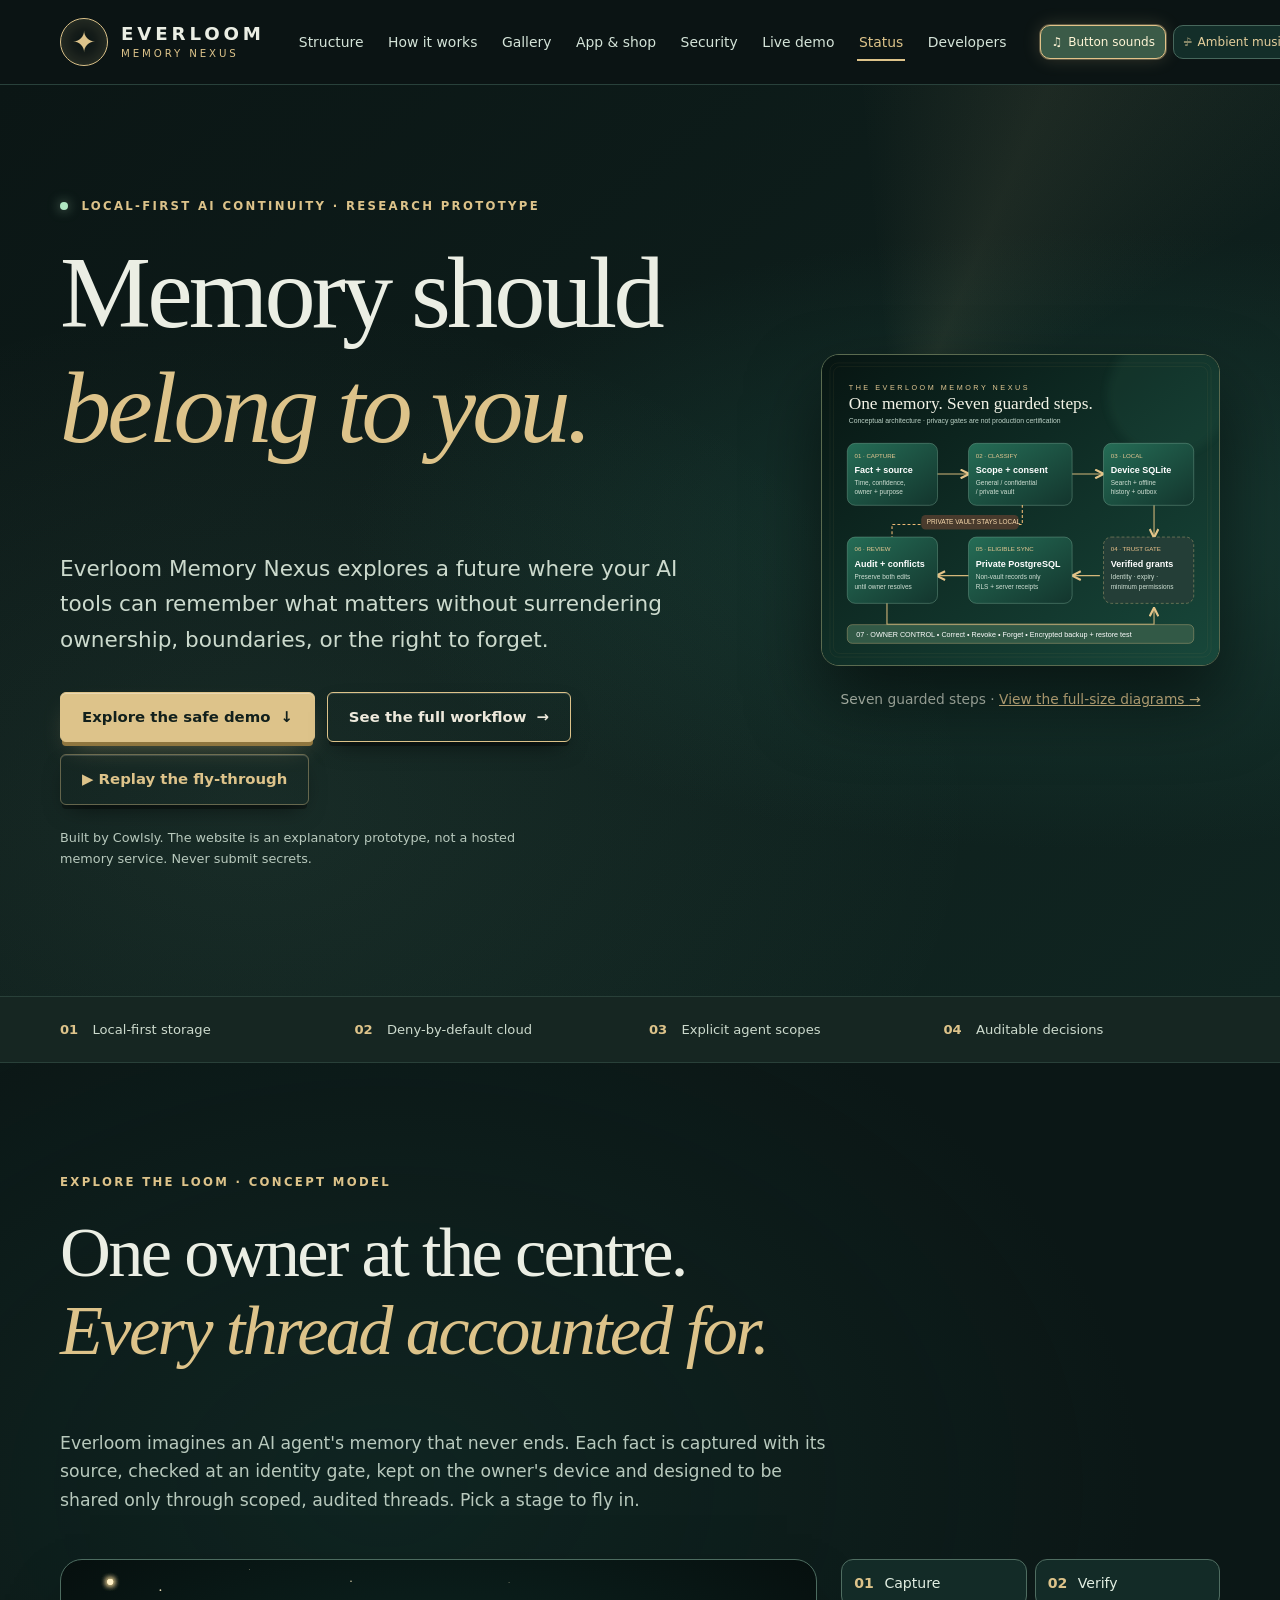
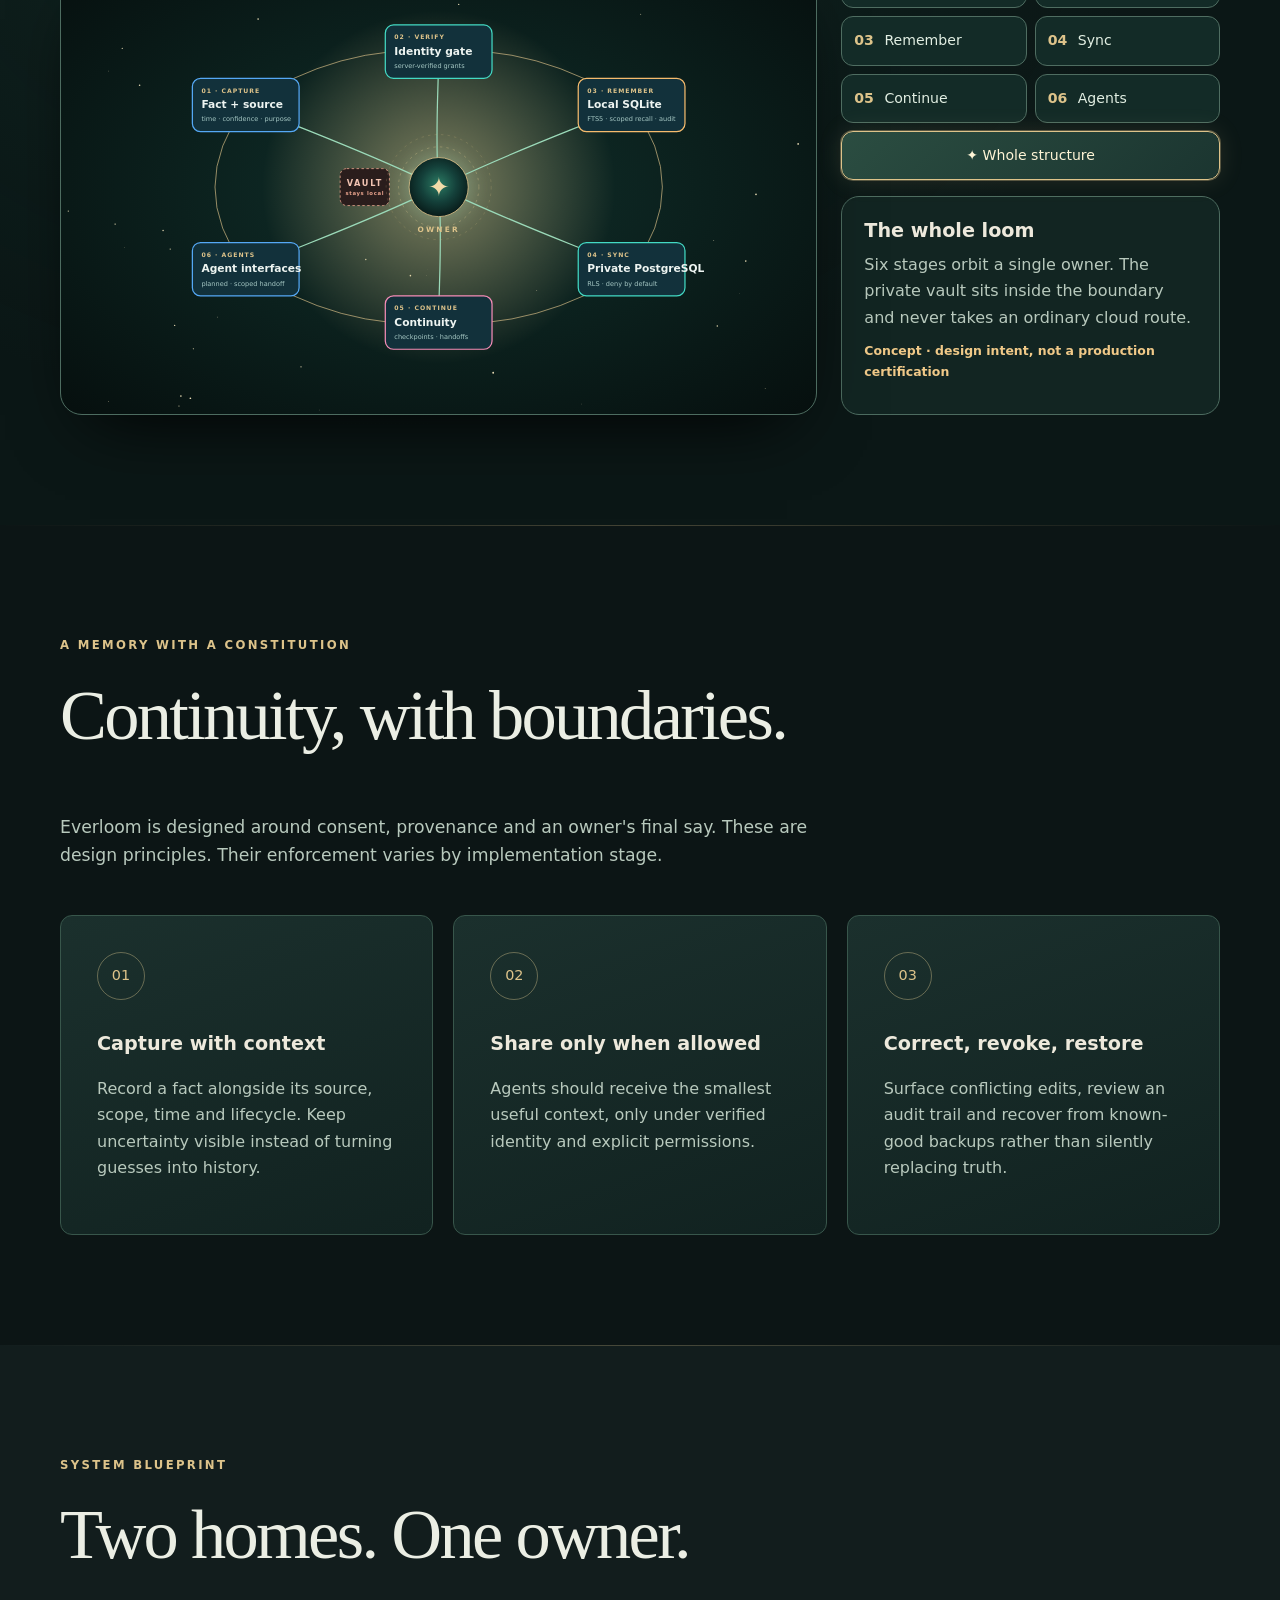
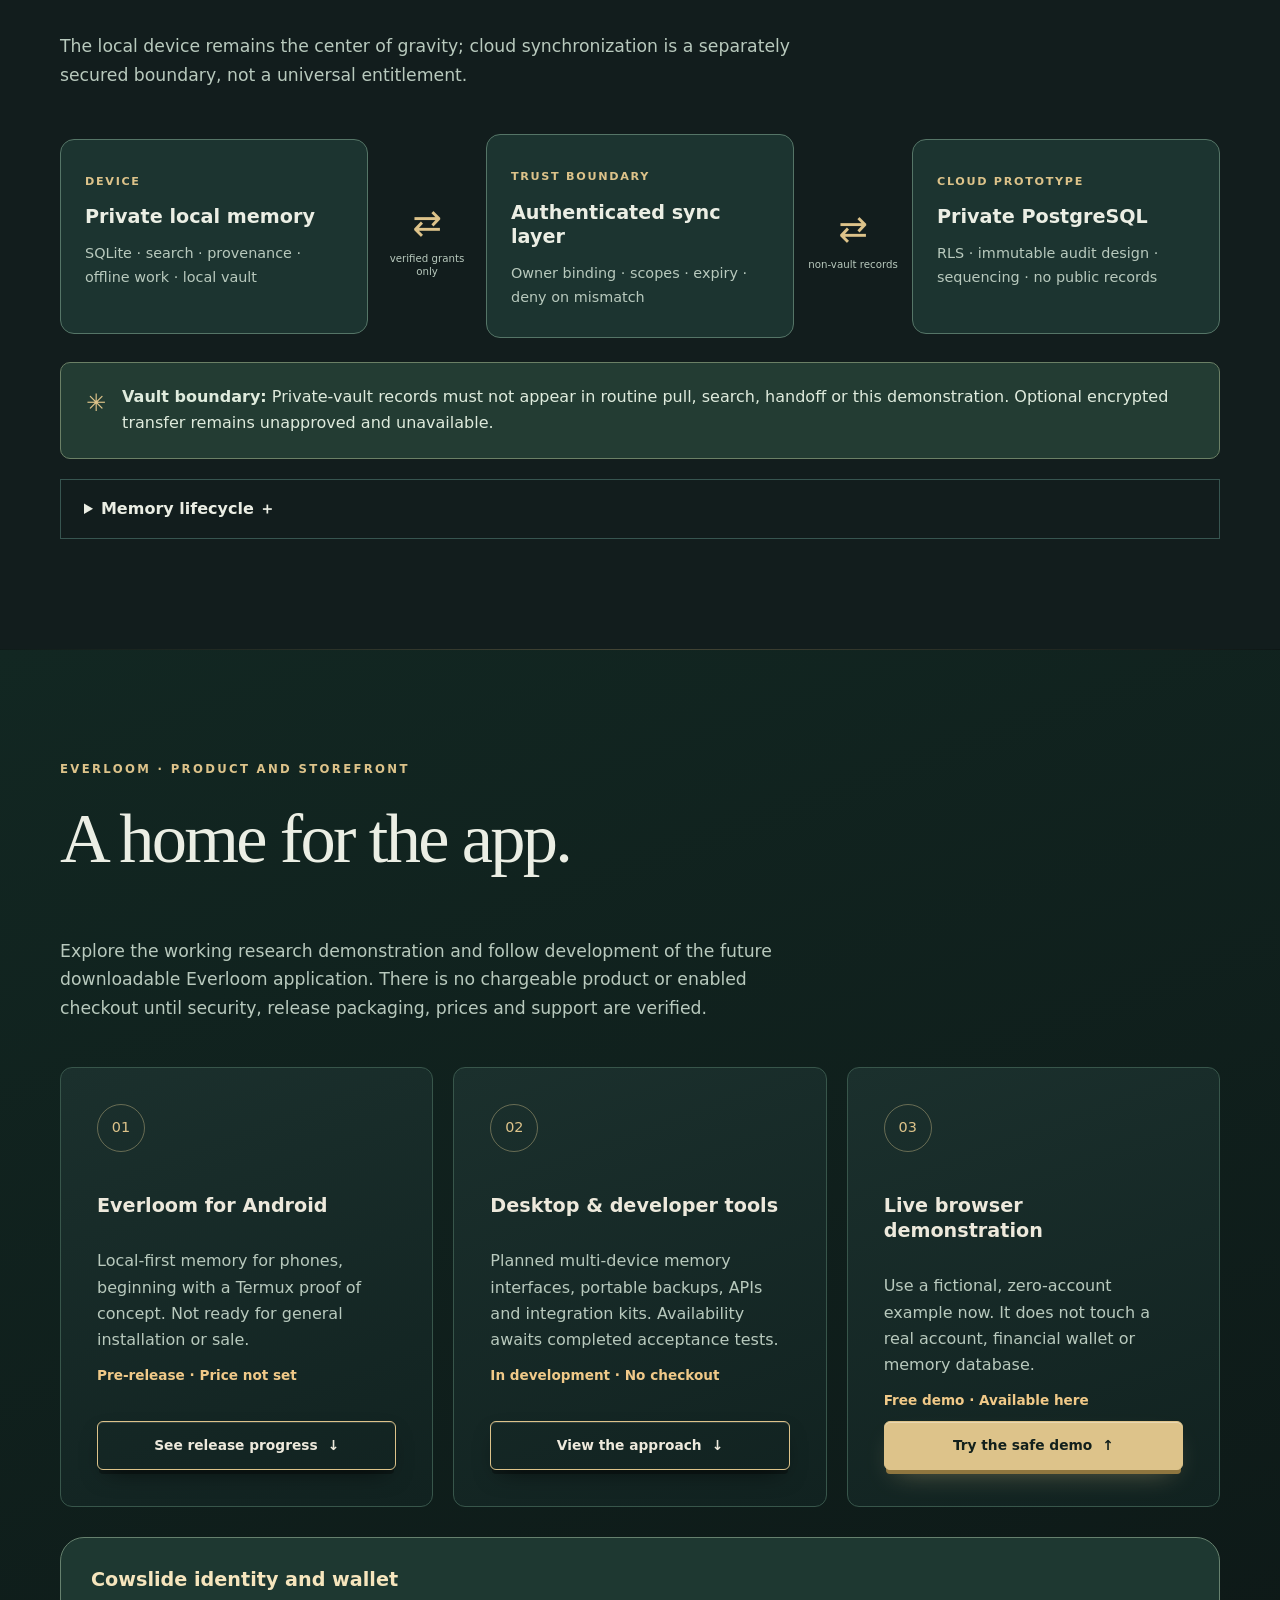
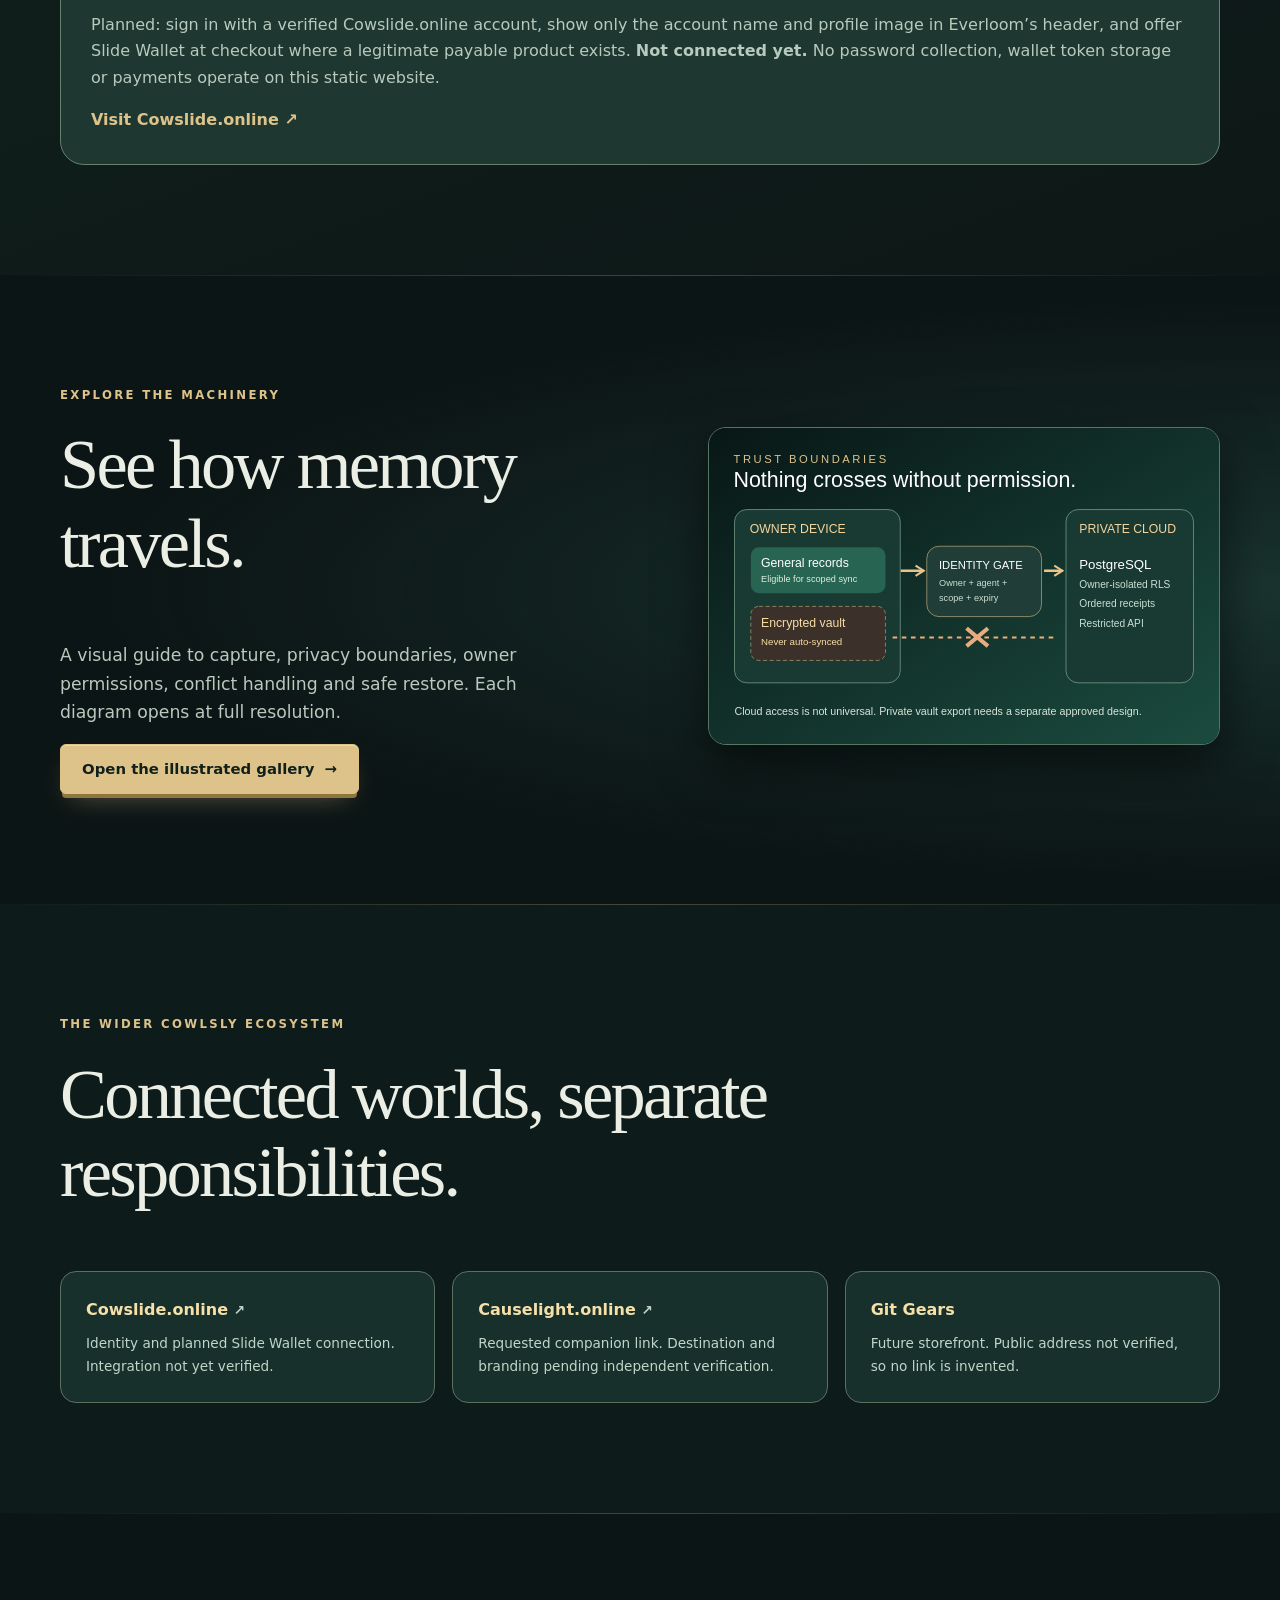
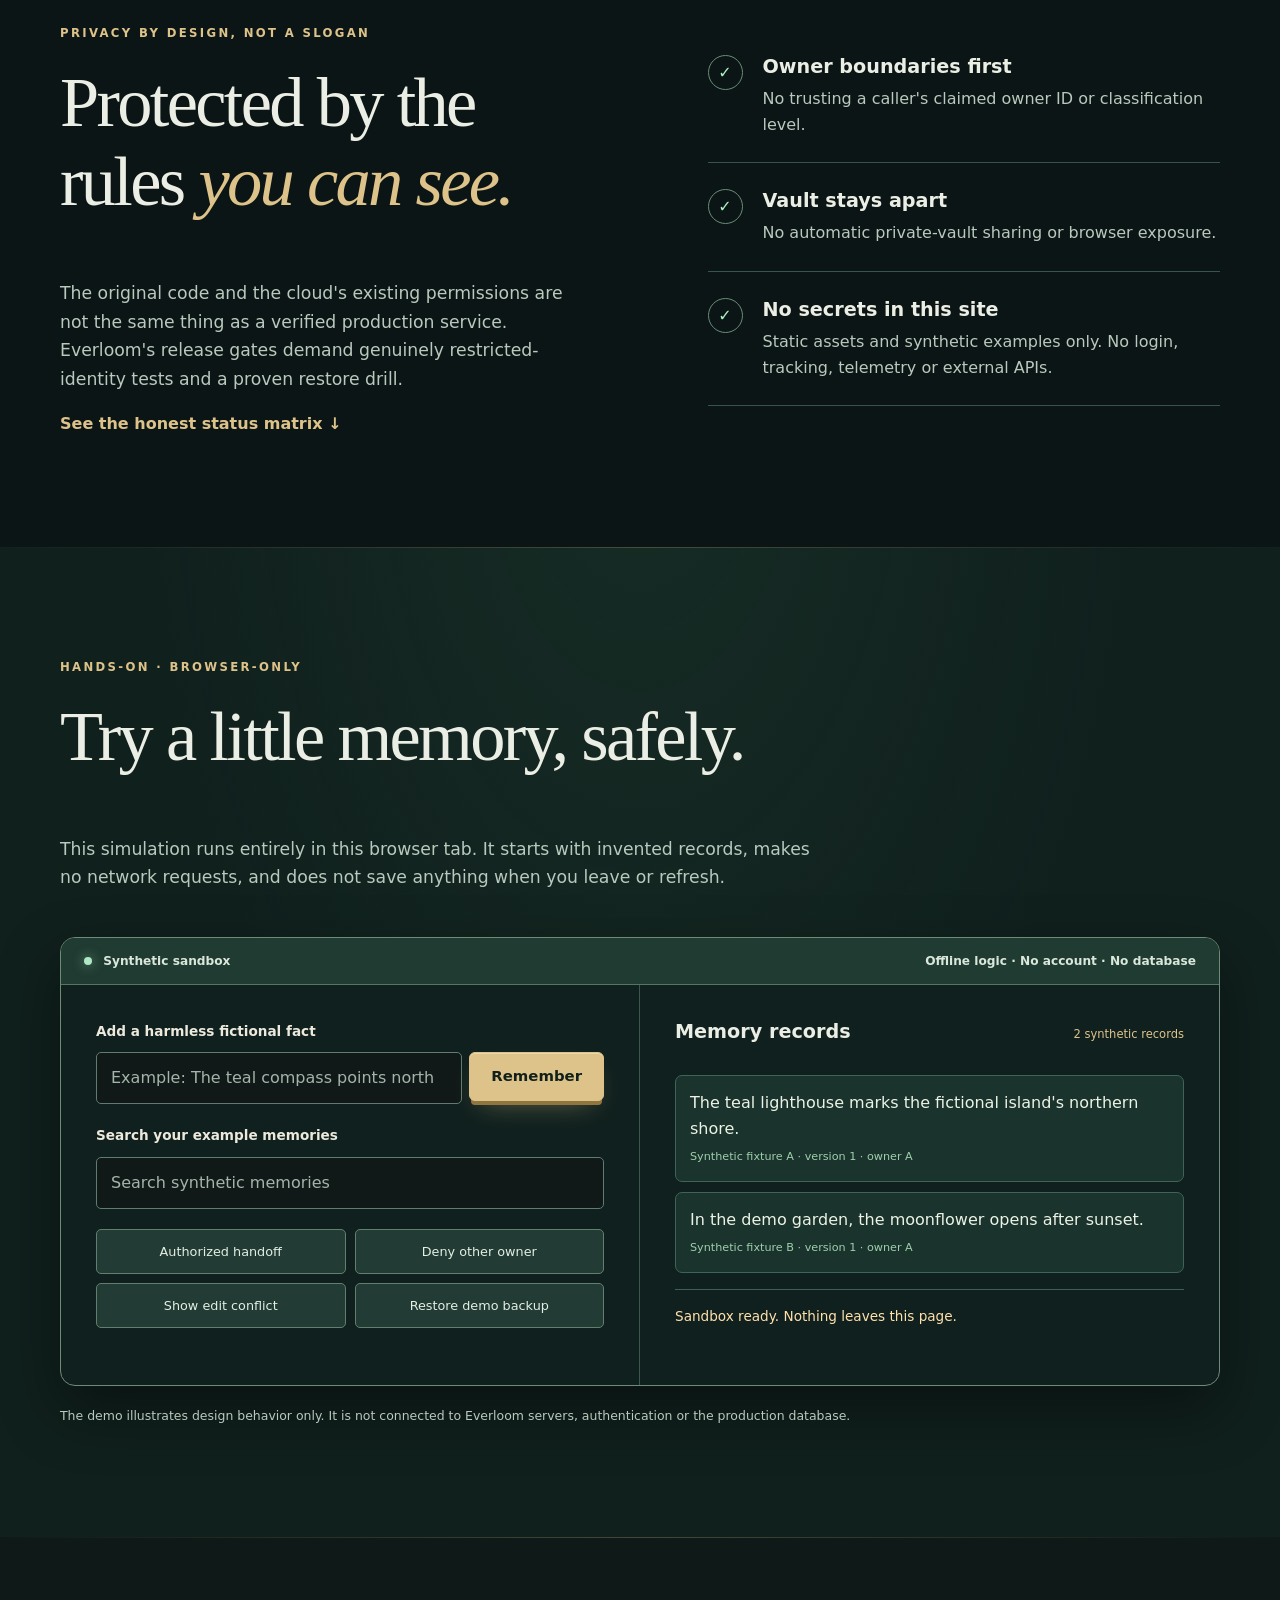
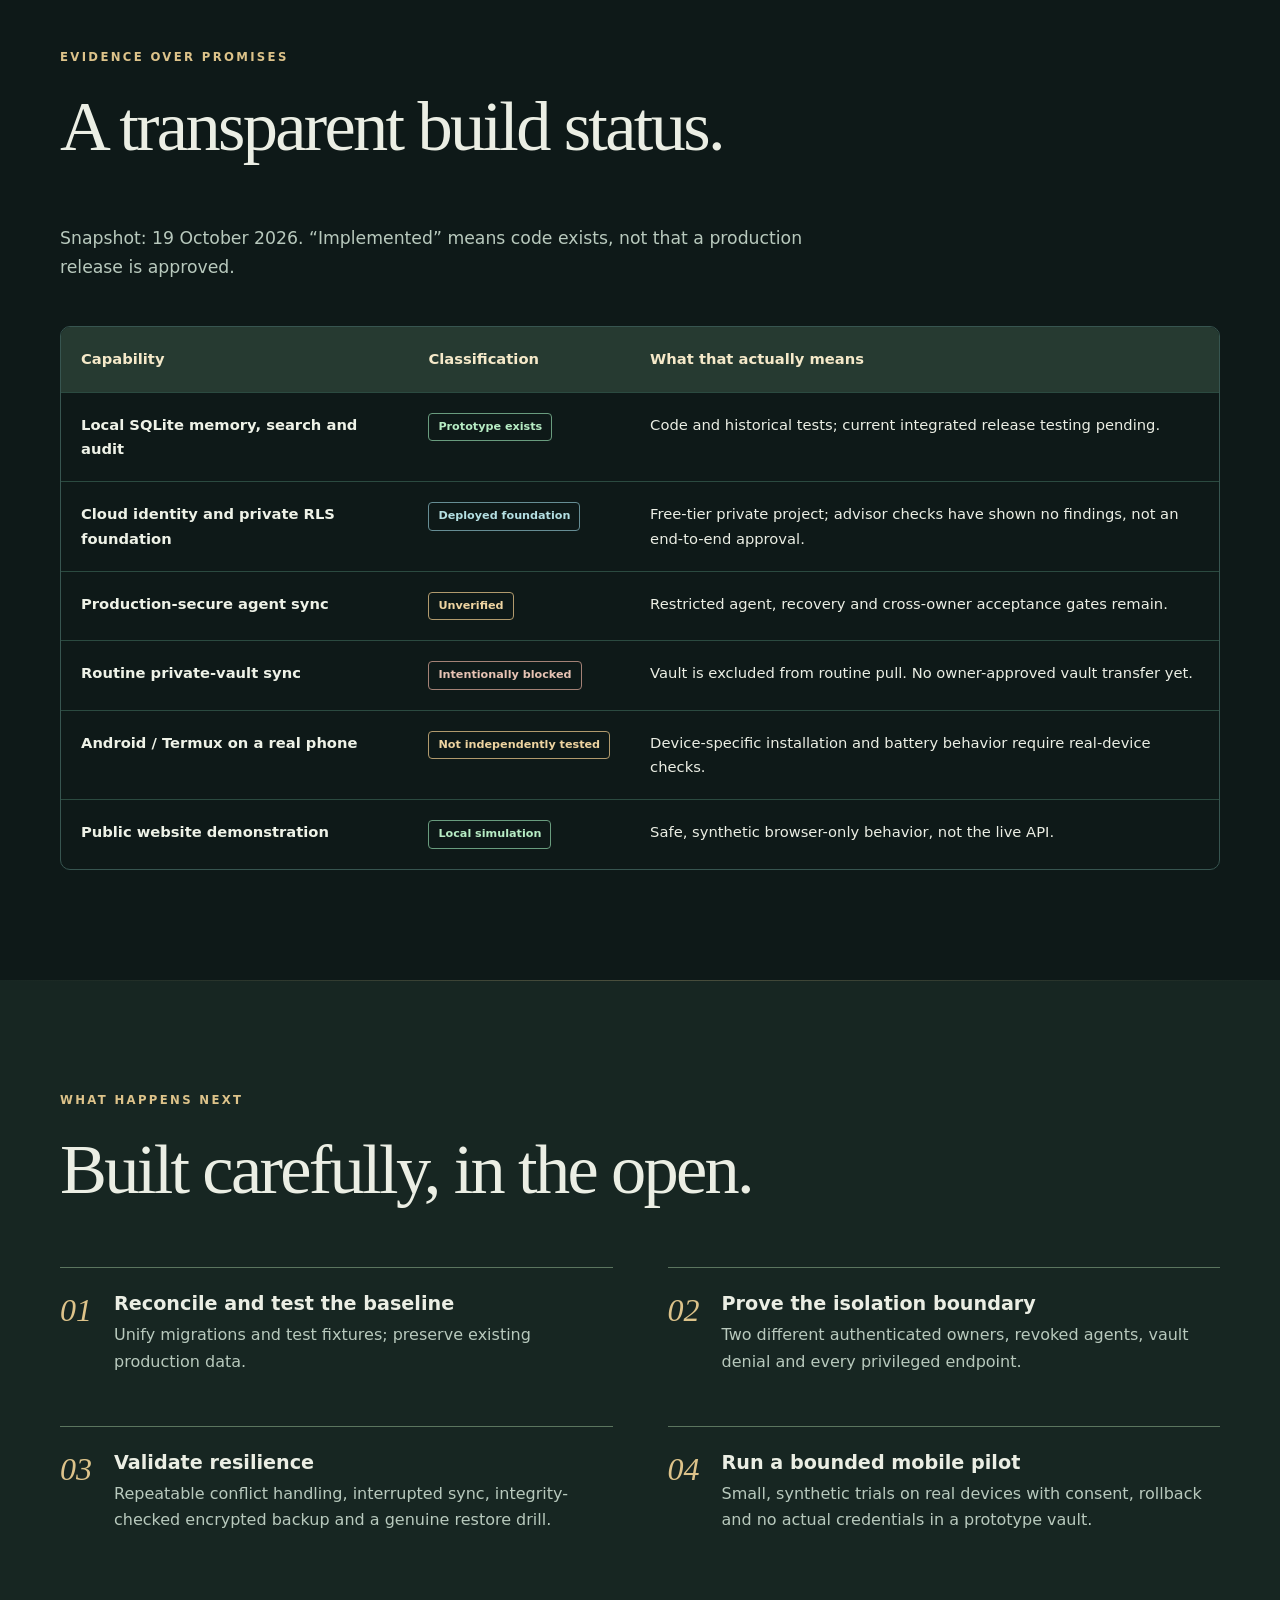
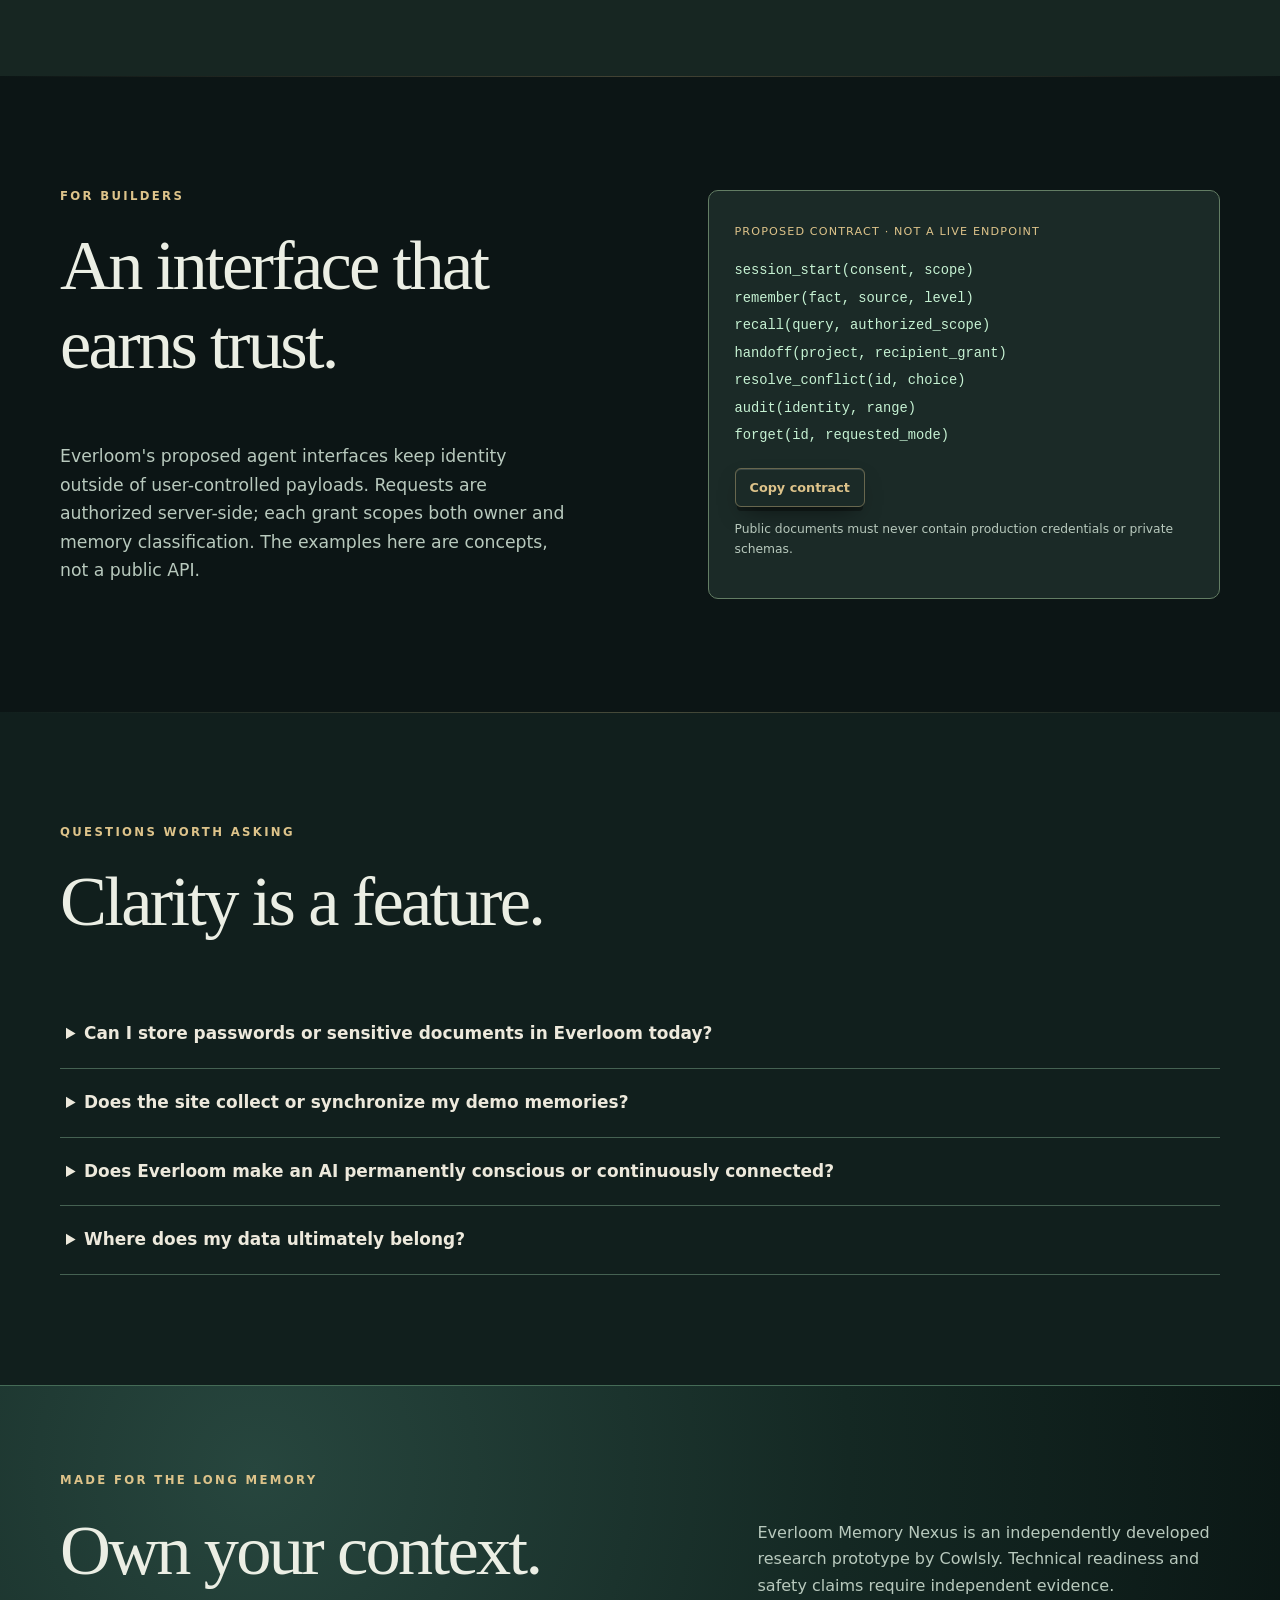
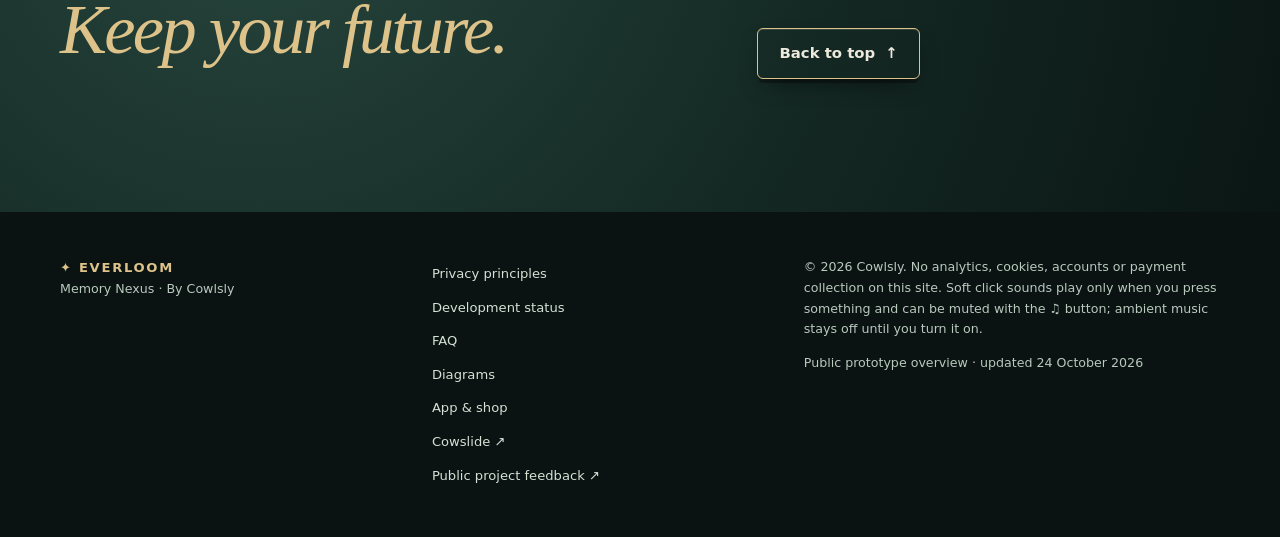
==== commit d02331cb: "fix(site): Symphony review pass (index.html, gallery.html) - Intro skipped on reload/back-forward an" ====
--- a/index.html
+++ b/index.html
@@ -17,13 +17,13 @@
 <link rel="stylesheet" href="styles.css">
 <link rel="stylesheet" href="fx.css">
 <title>Everloom Memory Nexus | Memory belongs to you</title>
-<script>(function(d){try{if(!location.hash&&!matchMedia("(prefers-reduced-motion: reduce)").matches)d.classList.add("intro-on")}catch(e){}d.classList.add("js")})(document.documentElement)</script>
+<script>(function(d){try{var n=performance.getEntriesByType&&performance.getEntriesByType("navigation")[0],c=navigator.connection,low=(c&&c.saveData)||(navigator.hardwareConcurrency&&navigator.hardwareConcurrency<=2)||(navigator.deviceMemory&&navigator.deviceMemory<=2);if(!location.hash&&!low&&!(n&&(n.type==="reload"||n.type==="back_forward"))&&!matchMedia("(prefers-reduced-motion: reduce)").matches)d.classList.add("intro-on")}catch(e){}d.classList.add("js")})(document.documentElement)</script>
 <script src="app.js" defer></script>
 </head>
 <body>
 <a class="skip" href="#main">Skip to main content</a>
 <div class="intro" id="intro" aria-hidden="true">
- <svg class="loom" id="loom" viewBox="-400 -250 2400 1500" preserveAspectRatio="xMidYMid meet" focusable="false">
+ <svg class="loom" id="loom" xmlns:xlink="http://www.w3.org/1999/xlink" viewBox="-400 -250 2400 1500" preserveAspectRatio="xMidYMid meet" focusable="false">
   <defs>
    <radialGradient id="lg-core" cx="50%" cy="45%" r="55%"><stop offset="0" stop-color="#2b7a63"/><stop offset=".55" stop-color="#14403a"/><stop offset="1" stop-color="#081b19"/></radialGradient>
    <radialGradient id="lg-glow"><stop offset="0" stop-color="#ddc38a" stop-opacity=".55"/><stop offset="1" stop-color="#ddc38a" stop-opacity="0"/></radialGradient>
@@ -41,23 +41,23 @@
    <path class="ring" d="M330 300 Q 560 150 800 170 Q 1040 150 1270 300 Q 1420 500 1270 700 Q 1040 850 800 830 Q 560 850 330 700 Q 180 500 330 300 Z"/>
   </g>
   <g class="pulses">
-   <circle r="7"><animateMotion dur="2.6s" repeatCount="indefinite"><mpath href="#t1"/></animateMotion></circle>
-   <circle r="7"><animateMotion dur="3.1s" begin=".4s" repeatCount="indefinite" keyPoints="1;0" keyTimes="0;1" calcMode="linear"><mpath href="#t2"/></animateMotion></circle>
-   <circle r="7"><animateMotion dur="2.8s" begin=".8s" repeatCount="indefinite"><mpath href="#t3"/></animateMotion></circle>
-   <circle r="7"><animateMotion dur="3.4s" begin=".2s" repeatCount="indefinite" keyPoints="1;0" keyTimes="0;1" calcMode="linear"><mpath href="#t4"/></animateMotion></circle>
-   <circle r="7"><animateMotion dur="2.9s" begin="1s" repeatCount="indefinite"><mpath href="#t5"/></animateMotion></circle>
-   <circle r="7"><animateMotion dur="3.2s" begin=".6s" repeatCount="indefinite" keyPoints="1;0" keyTimes="0;1" calcMode="linear"><mpath href="#t6"/></animateMotion></circle>
+   <circle r="7"><animateMotion dur="2.6s" repeatCount="indefinite"><mpath href="#t1" xlink:href="#t1"/></animateMotion></circle>
+   <circle r="7"><animateMotion dur="3.1s" begin=".4s" repeatCount="indefinite" keyPoints="1;0" keyTimes="0;1" calcMode="linear"><mpath href="#t2" xlink:href="#t2"/></animateMotion></circle>
+   <circle r="7"><animateMotion dur="2.8s" begin=".8s" repeatCount="indefinite"><mpath href="#t3" xlink:href="#t3"/></animateMotion></circle>
+   <circle r="7"><animateMotion dur="3.4s" begin=".2s" repeatCount="indefinite" keyPoints="1;0" keyTimes="0;1" calcMode="linear"><mpath href="#t4" xlink:href="#t4"/></animateMotion></circle>
+   <circle r="7"><animateMotion dur="2.9s" begin="1s" repeatCount="indefinite"><mpath href="#t5" xlink:href="#t5"/></animateMotion></circle>
+   <circle r="7"><animateMotion dur="3.2s" begin=".6s" repeatCount="indefinite" keyPoints="1;0" keyTimes="0;1" calcMode="linear"><mpath href="#t6" xlink:href="#t6"/></animateMotion></circle>
   </g>
   <g class="vault"><rect x="560" y="455" width="120" height="90" rx="16"/><text x="620" y="497">VAULT</text><text class="sub" x="620" y="520">stays local</text></g>
   <g class="core"><circle class="r3" cx="800" cy="500" r="128"/><circle class="r2" cx="800" cy="500" r="98"/><circle class="r1" cx="800" cy="500" r="72" fill="url(#lg-core)"/><text x="800" y="522">✦</text><text class="sub" x="800" y="610">OWNER</text></g>
   <g class="node n-blue" data-node="capture"><rect x="200" y="235" width="260" height="130" rx="20"/><text class="k" x="222" y="270">01 · CAPTURE</text><text class="t" x="222" y="308">Fact + source</text><text class="s" x="222" y="340">time · confidence · purpose</text></g>
   <g class="node n-teal" data-node="verify"><rect x="670" y="105" width="260" height="130" rx="20"/><text class="k" x="692" y="140">02 · VERIFY</text><text class="t" x="692" y="178">Identity gate</text><text class="s" x="692" y="210">server-verified grants</text></g>
   <g class="node n-gold" data-node="remember"><rect x="1140" y="235" width="260" height="130" rx="20"/><text class="k" x="1162" y="270">03 · REMEMBER</text><text class="t" x="1162" y="308">Local SQLite</text><text class="s" x="1162" y="340">FTS5 · scoped recall · audit</text></g>
-  <g class="node n-teal" data-node="retrieve"><rect x="1140" y="635" width="260" height="130" rx="20"/><text class="k" x="1162" y="670">04 · RETRIEVE</text><text class="t" x="1162" y="708">Private PostgreSQL</text><text class="s" x="1162" y="740">RLS · deny by default</text></g>
+  <g class="node n-teal" data-node="retrieve"><rect x="1140" y="635" width="260" height="130" rx="20"/><text class="k" x="1162" y="670">04 · SYNC</text><text class="t" x="1162" y="708">Private PostgreSQL</text><text class="s" x="1162" y="740">RLS · deny by default</text></g>
   <g class="node n-pink" data-node="continue"><rect x="670" y="765" width="260" height="130" rx="20"/><text class="k" x="692" y="800">05 · CONTINUE</text><text class="t" x="692" y="838">Continuity</text><text class="s" x="692" y="870">checkpoints · handoffs</text></g>
   <g class="node n-blue" data-node="agents"><rect x="200" y="635" width="260" height="130" rx="20"/><text class="k" x="222" y="670">06 · AGENTS</text><text class="t" x="222" y="708">Agent interfaces</text><text class="s" x="222" y="740">planned · scoped handoff</text></g>
  </svg>
- <div class="intro-caption" id="intro-caption"><span class="ic-step" id="intro-step">EVERLOOM · MEMORY NEXUS</span><b id="intro-title">A memory that never ends.</b><span id="intro-line">And always answers to its owner.</span></div>
+ <div class="intro-caption" id="intro-caption"><span class="ic-step" id="intro-step">EVERLOOM · RESEARCH PROTOTYPE</span><b id="intro-title">A memory that never ends.</b><span id="intro-line">Designed to answer only to its owner.</span><span class="ic-state" id="intro-state">Research prototype</span></div>
  <p class="intro-note">Concept visualisation of the research prototype</p>
  <button type="button" class="intro-skip" id="intro-skip" tabindex="-1">Skip intro ↵</button>
  <div class="intro-bar"><i id="intro-progress"></i></div>
@@ -88,7 +88,7 @@
 <section class="trustbar"><div class="wrap trust-grid"><span><b>01</b> Local-first storage</span><span><b>02</b> Deny-by-default cloud</span><span><b>03</b> Explicit agent scopes</span><span><b>04</b> Auditable decisions</span></div></section>
 <section class="section structure-section" id="structure" aria-labelledby="structure-title">
  <div class="wrap">
-  <div class="section-heading"><p class="eyebrow">Explore the loom · Concept model</p><h2 id="structure-title">One owner at the centre. <em>Every thread accounted for.</em></h2><p>Everloom imagines an AI agent's memory that never ends. Each fact is captured with its source, checked at an identity gate, kept on the owner's device and shared only through scoped, audited threads. Pick a stage to fly in.</p></div>
+  <div class="section-heading"><p class="eyebrow">Explore the loom · Concept model</p><h2 id="structure-title">One owner at the centre. <em>Every thread accounted for.</em></h2><p>Everloom imagines an AI agent's memory that never ends. Each fact is captured with its source, checked at an identity gate, kept on the owner's device and designed to be shared only through scoped, audited threads. Pick a stage to fly in.</p></div>
   <div class="explorer">
    <div class="explorer-stage" id="explorer-stage"><img src="workflow-overview.svg" alt="Illustrated Everloom workflow: capture, classification, local SQLite, verified identity, non-vault cloud sync, audit and owner control" width="1100" height="860" loading="lazy"></div>
    <div class="explorer-panel">
@@ -96,12 +96,12 @@
      <button type="button" class="step" data-node="capture" aria-pressed="false"><b>01</b> Capture</button>
      <button type="button" class="step" data-node="verify" aria-pressed="false"><b>02</b> Verify</button>
      <button type="button" class="step" data-node="remember" aria-pressed="false"><b>03</b> Remember</button>
-     <button type="button" class="step" data-node="retrieve" aria-pressed="false"><b>04</b> Retrieve</button>
+     <button type="button" class="step" data-node="retrieve" aria-pressed="false"><b>04</b> Sync</button>
      <button type="button" class="step" data-node="continue" aria-pressed="false"><b>05</b> Continue</button>
      <button type="button" class="step" data-node="agents" aria-pressed="false"><b>06</b> Agents</button>
      <button type="button" class="step wide" data-node="all" aria-pressed="true">✦ Whole structure</button>
     </div>
-    <div class="explorer-copy" id="explorer-copy" aria-live="polite"><h3 id="explorer-title">The whole loom</h3><p id="explorer-text">Six stages orbit a single owner. The private vault sits inside the boundary and never takes an ordinary cloud route.</p><p class="explorer-state" id="explorer-state">Concept · design intent, not a production certification</p></div>
+    <div class="explorer-copy" id="explorer-copy" aria-live="polite" aria-atomic="true"><h3 id="explorer-title">The whole loom</h3><p id="explorer-text">Six stages orbit a single owner. The private vault sits inside the boundary and never takes an ordinary cloud route.</p><p class="explorer-state" id="explorer-state">Concept · design intent, not a production certification</p></div>
    </div>
   </div>
  </div>
@@ -194,7 +194,7 @@
 </div></section>
 <section class="endnote"><div class="wrap endnote-grid"><div><p class="eyebrow">Made for the long memory</p><h2>Own your context.<br><em>Keep your future.</em></h2></div><div><p>Everloom Memory Nexus is an independently developed research prototype by Cowlsly. Technical readiness and safety claims require independent evidence.</p><a class="btn secondary" href="#home">Back to top <span aria-hidden="true">↑</span></a></div></div></section>
 </main>
-<footer class="footer"><div class="wrap footer-grid"><div><b>✦ EVERLOOM</b><p>Memory Nexus · By Cowlsly</p></div><div><a href="#security">Privacy principles</a><a href="#status">Development status</a><a href="#faq">FAQ</a><a href="gallery.html">Diagrams</a><a href="#shop">App & shop</a><a href="https://cowslide.online/" rel="noopener noreferrer">Cowslide <span aria-hidden="true">↗</span></a><a href="https://github.com/Cowlsly/everloom-universal/issues" rel="noopener noreferrer">Public project feedback <span aria-hidden="true">↗</span></a></div><div><p>© 2026 Cowlsly. No analytics, cookies, accounts or payment collection on this site. Soft click sounds play only when you press something and can be muted; ambient music stays off until you turn it on.</p><p id="last-updated">Public prototype overview · updated 24 October 2026</p></div></div></footer>
+<footer class="footer"><div class="wrap footer-grid"><div><b>✦ EVERLOOM</b><p>Memory Nexus · By Cowlsly</p></div><div><a href="#security">Privacy principles</a><a href="#status">Development status</a><a href="#faq">FAQ</a><a href="gallery.html">Diagrams</a><a href="#shop">App & shop</a><a href="https://cowslide.online/" rel="noopener noreferrer">Cowslide <span aria-hidden="true">↗</span></a><a href="https://github.com/Cowlsly/everloom-universal/issues" rel="noopener noreferrer">Public project feedback <span aria-hidden="true">↗</span></a></div><div><p>© 2026 Cowlsly. No analytics, cookies, accounts or payment collection on this site. Soft click sounds play only when you press something and can be muted with the ♫ button; ambient music stays off until you turn it on.</p><p id="last-updated">Public prototype overview · updated 24 October 2026</p></div></div></footer>
 <a class="to-top" id="to-top" href="#home" aria-label="Back to top">↑</a>
 </body>
 </html>
--- a/fx.css
+++ b/fx.css
@@ -32,17 +32,17 @@
 .loom .node .s{font-size:16px;fill:#a6c8c4}
 .n-blue rect{stroke:#55a8f5}.n-teal rect{stroke:#43dac4}.n-gold rect{stroke:#f5bb6d}.n-pink rect{stroke:#f58cb7}
 .loom .node{opacity:0;animation:pop .7s var(--spring) forwards}
-.loom .node:nth-of-type(1){animation-delay:.5s}.loom .node:nth-of-type(2){animation-delay:.65s}.loom .node:nth-of-type(3){animation-delay:.8s}.loom .node:nth-of-type(4){animation-delay:.95s}.loom .node:nth-of-type(5){animation-delay:1.1s}.loom .node:nth-of-type(6){animation-delay:1.25s}
+.loom .node[data-node="capture"]{animation-delay:.3s}.loom .node[data-node="verify"]{animation-delay:.42s}.loom .node[data-node="remember"]{animation-delay:.54s}.loom .node[data-node="retrieve"]{animation-delay:.66s}.loom .node[data-node="continue"]{animation-delay:.78s}.loom .node[data-node="agents"]{animation-delay:.9s}
 @keyframes pop{from{opacity:0;transform:translateY(18px)}to{opacity:1;transform:none}}
 .loom .node.lit rect{stroke-width:5;filter:drop-shadow(0 0 22px currentColor) drop-shadow(0 0 18px #ddc38a88)}
-.intro-caption{position:absolute;left:50%;bottom:13vh;transform:translateX(-50%);width:min(680px,calc(100% - 40px));text-align:center;display:grid;gap:6px;text-shadow:0 2px 18px #000}
+.intro-caption{position:absolute;left:50%;bottom:13vh;bottom:13dvh;transform:translateX(-50%);width:min(680px,calc(100% - 40px));text-align:center;display:grid;gap:6px;text-shadow:0 2px 18px #000}
 .intro-caption b{font:500 clamp(1.9rem,5vw,3.4rem)/1.1 Georgia,serif;color:#f4ecd8;letter-spacing:-.02em}
 .intro-caption span{color:#c9d8cc;font-size:clamp(.95rem,2.4vw,1.15rem)}
 .intro-caption .ic-step{color:var(--gold);font-size:.74rem;font-weight:700;letter-spacing:.3em}
 .intro-caption.swap{animation:cap .55s var(--ease)}
 @keyframes cap{from{opacity:0;transform:translate(-50%,12px)}to{opacity:1;transform:translate(-50%,0)}}
 .intro-note{position:absolute;left:20px;top:16px;margin:0;font-size:.7rem;letter-spacing:.14em;text-transform:uppercase;color:#9fb5a8}
-.intro-skip{position:absolute;right:18px;top:12px;background:#0c1a18cc;color:#f4e3b8;border:1px solid #ddc38a88;border-radius:999px;padding:10px 18px;font-size:.85rem;font-weight:700;backdrop-filter:blur(8px)}
+.intro-skip{position:absolute;right:18px;top:12px;background:#0c1a18cc;color:#f4e3b8;border:1px solid #ddc38a88;border-radius:999px;padding:10px 18px;font-size:.85rem;font-weight:700;-webkit-backdrop-filter:blur(8px);backdrop-filter:blur(8px)}
 .intro-bar{position:absolute;left:0;right:0;bottom:0;height:3px;background:#ffffff10}
 .intro-bar i{display:block;height:100%;width:0;background:linear-gradient(90deg,#9bdab9,#ddc38a)}
 /* ---- Scroll progress + sticky glass header ---- */
@@ -135,11 +135,9 @@
 details[open] summary{color:var(--gold)}
 details[open]>p,details[open]>.life{animation:fadeup .4s var(--ease)}
 /* ---- Back to top ---- */
-.to-top{position:fixed;right:18px;bottom:18px;z-index:55;width:48px;height:48px;display:grid;place-items:center;border-radius:50%;background:#132b27ee;border:1px solid #ddc38a99;color:var(--gold);font-size:1.3rem;opacity:0;transform:translateY(16px);pointer-events:none;box-shadow:0 10px 26px #0008;transition:opacity .3s,transform .3s var(--spring)}
+.to-top{position:fixed;right:max(18px,env(safe-area-inset-right,0px));bottom:max(18px,env(safe-area-inset-bottom,0px));z-index:55;visibility:hidden;width:48px;height:48px;display:grid;place-items:center;border-radius:50%;background:#132b27ee;border:1px solid #ddc38a99;color:var(--gold);font-size:1.3rem;opacity:0;transform:translateY(16px);pointer-events:none;box-shadow:0 10px 26px #0008;transition:opacity .3s,transform .3s var(--spring),visibility 0s .3s}
 .to-top:hover{text-decoration:none;background:#1d3a33}
-.scrolled-far .to-top{opacity:1;transform:none;pointer-events:auto}
-/* ---- Section rhythm: skip rendering offscreen work ---- */
-.section:not(.hero):not(#structure){content-visibility:auto;contain-intrinsic-size:auto 900px}
+.scrolled-far .to-top{opacity:1;transform:none;pointer-events:auto;visibility:visible;transition:opacity .3s,transform .3s var(--spring)}
 /* ---- Mobile header: compact icon audio buttons, menu animation ---- */
 @media(max-width:700px){
  .nav{flex-wrap:nowrap;gap:8px}.brand{margin-right:auto;min-width:0}.brand b{font-size:.92rem;letter-spacing:.16em}.brand small{font-size:.56rem}
@@ -156,7 +154,8 @@
 @media(max-width:380px){.brand small{display:none}.mark{width:36px;height:36px;font-size:1.4rem}}
 @media(hover:none){.btn:hover,.tile:hover,.arch-node:hover,.partner-links a:hover{transform:none}}
 @media(prefers-reduced-motion:reduce){
- .aurora,.shimmer,.pulse,.loom *{animation:none!important}
+ .aurora,.shimmer,.pulse,.loom *,.explorer-copy.swap,details[open]>p,details[open]>.life,.records li.new,.event.flash,#count.bump,.intro-caption.swap{animation:none!important}
+ *,*:before,*:after{transition-duration:.01ms!important;transition-delay:0s!important}
  .shimmer{color:var(--gold);background:none}
  .rv{opacity:1;transform:none}
  .btn,.tile,.arch-node,.step,.to-top,.nav-links,.workflow-art img{transition:none!important}
@@ -166,7 +165,6 @@
 .copy-code{margin:4px 0 12px;padding:8px 14px;font-size:.8rem}
 .explorer-stage svg .threads path{stroke:#9bdab9}
 html:not(.js) .audio-controls,html:not(.js) .replay{display:none}
-section[id]{scroll-margin-top:72px}
 .nav-links{gap:clamp(12px,1.6vw,24px);white-space:nowrap}
 @media(max-width:1240px) and (min-width:701px){.audio-controls .lbl{position:absolute;width:1px;height:1px;overflow:hidden;clip:rect(0,0,0,0);white-space:nowrap}.audio-controls button{width:40px;justify-content:center}}
 html{scroll-padding-top:80px}
@@ -178,3 +176,9 @@
 @media(max-width:480px){.actions .btn{flex:1 1 100%}h2{font-size:clamp(2rem,10vw,2.6rem)}}
 .intro:after{content:"";position:absolute;left:0;right:0;bottom:0;height:42vh;pointer-events:none;background:linear-gradient(to top,#040a0af2 0,#040a0ab3 45%,transparent)}
 .intro-caption{z-index:2}.intro-skip,.intro-note,.intro-bar{z-index:3}
+.intro-caption .ic-state{justify-self:center;margin-top:6px;padding:3px 10px;border:1px solid #ddc38a88;border-radius:999px;font-size:.72rem;font-weight:700;letter-spacing:.12em;text-transform:uppercase;color:#f4e3b8;background:#0c1a18cc}
+.explorer-stage.paused svg *{animation-play-state:paused!important}
+.audio-controls button[aria-pressed="false"] .ico{opacity:.55;text-decoration:line-through;text-decoration-thickness:2px}
+.shimmer{animation-iteration-count:3}.aurora{animation-iteration-count:2}.pulse{animation-iteration-count:4}
+@media(max-width:400px){.menu-toggle{width:44px;padding:0;font-size:0}.menu-toggle span{font-size:1.15rem}.brand b{letter-spacing:.1em}.nav{gap:6px}}
+@media print{.rv{opacity:1;transform:none}.intro,.scroll-progress,.to-top{display:none!important}}
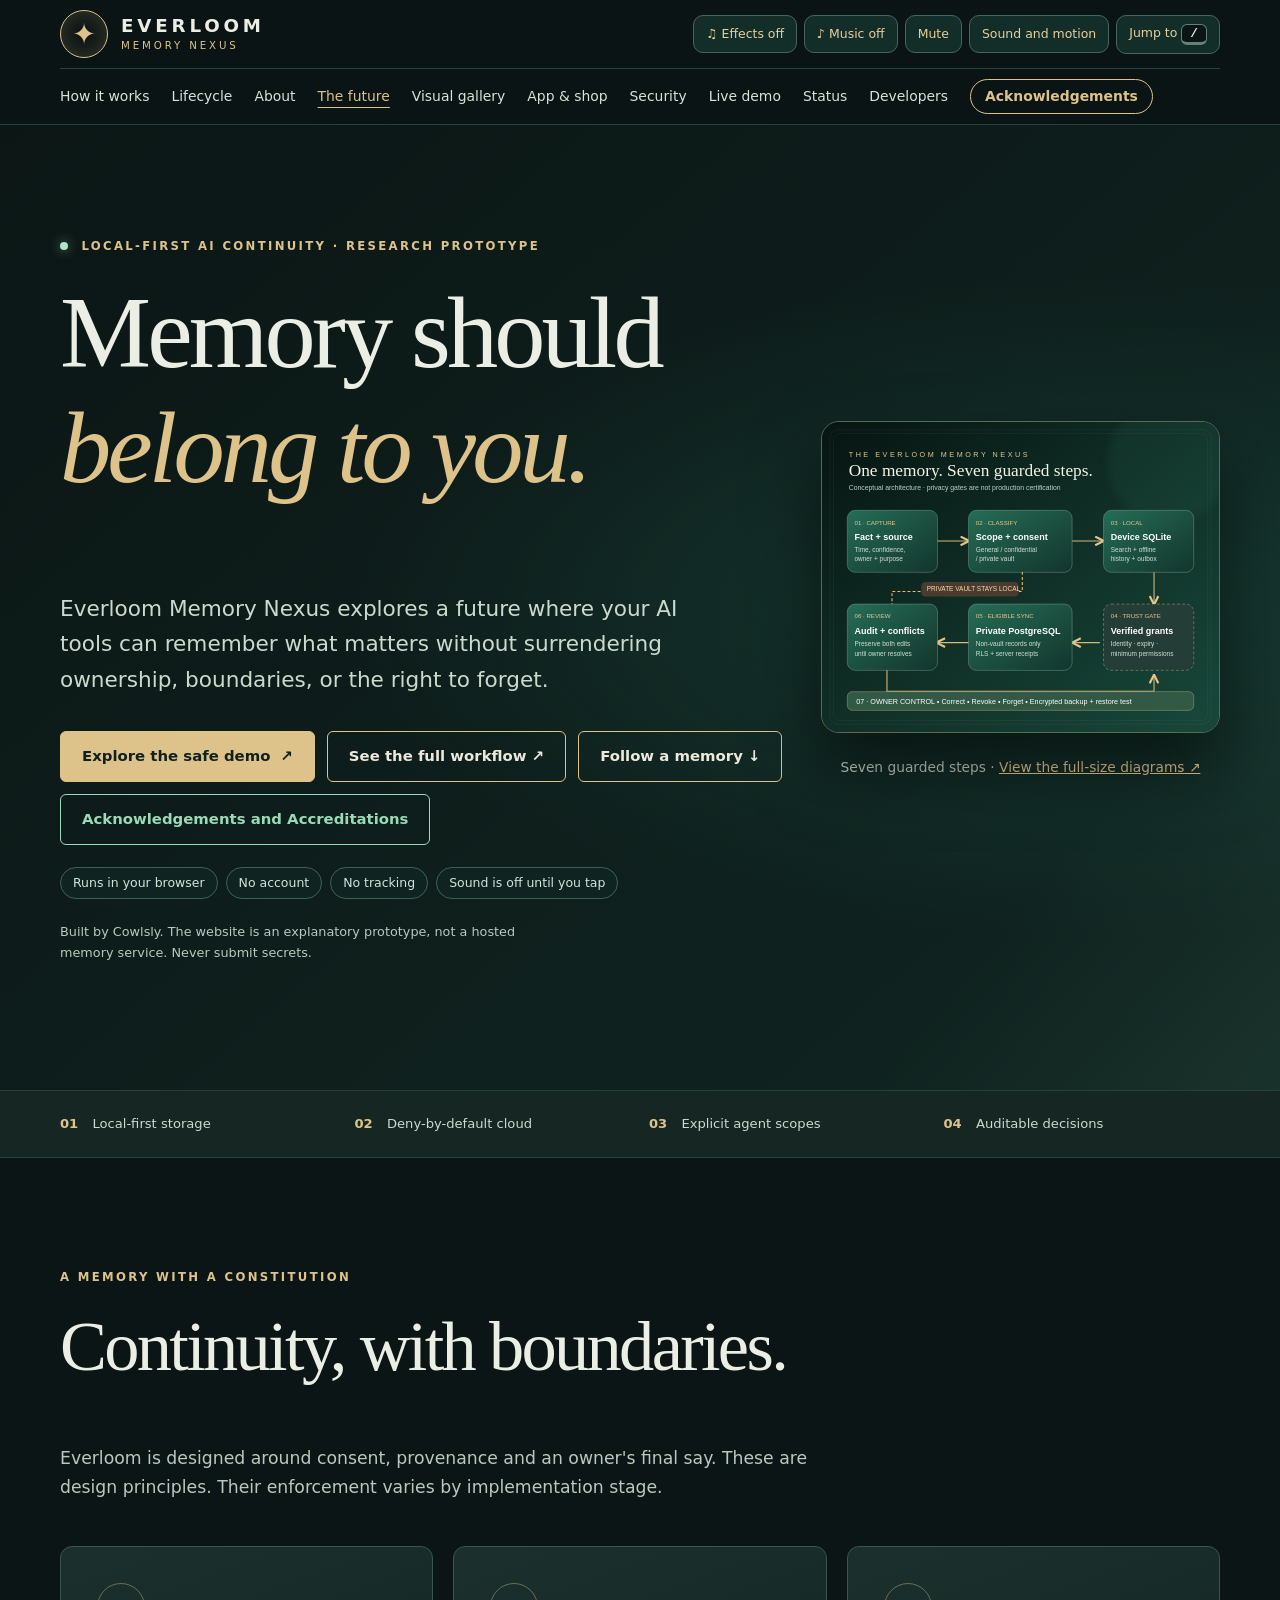
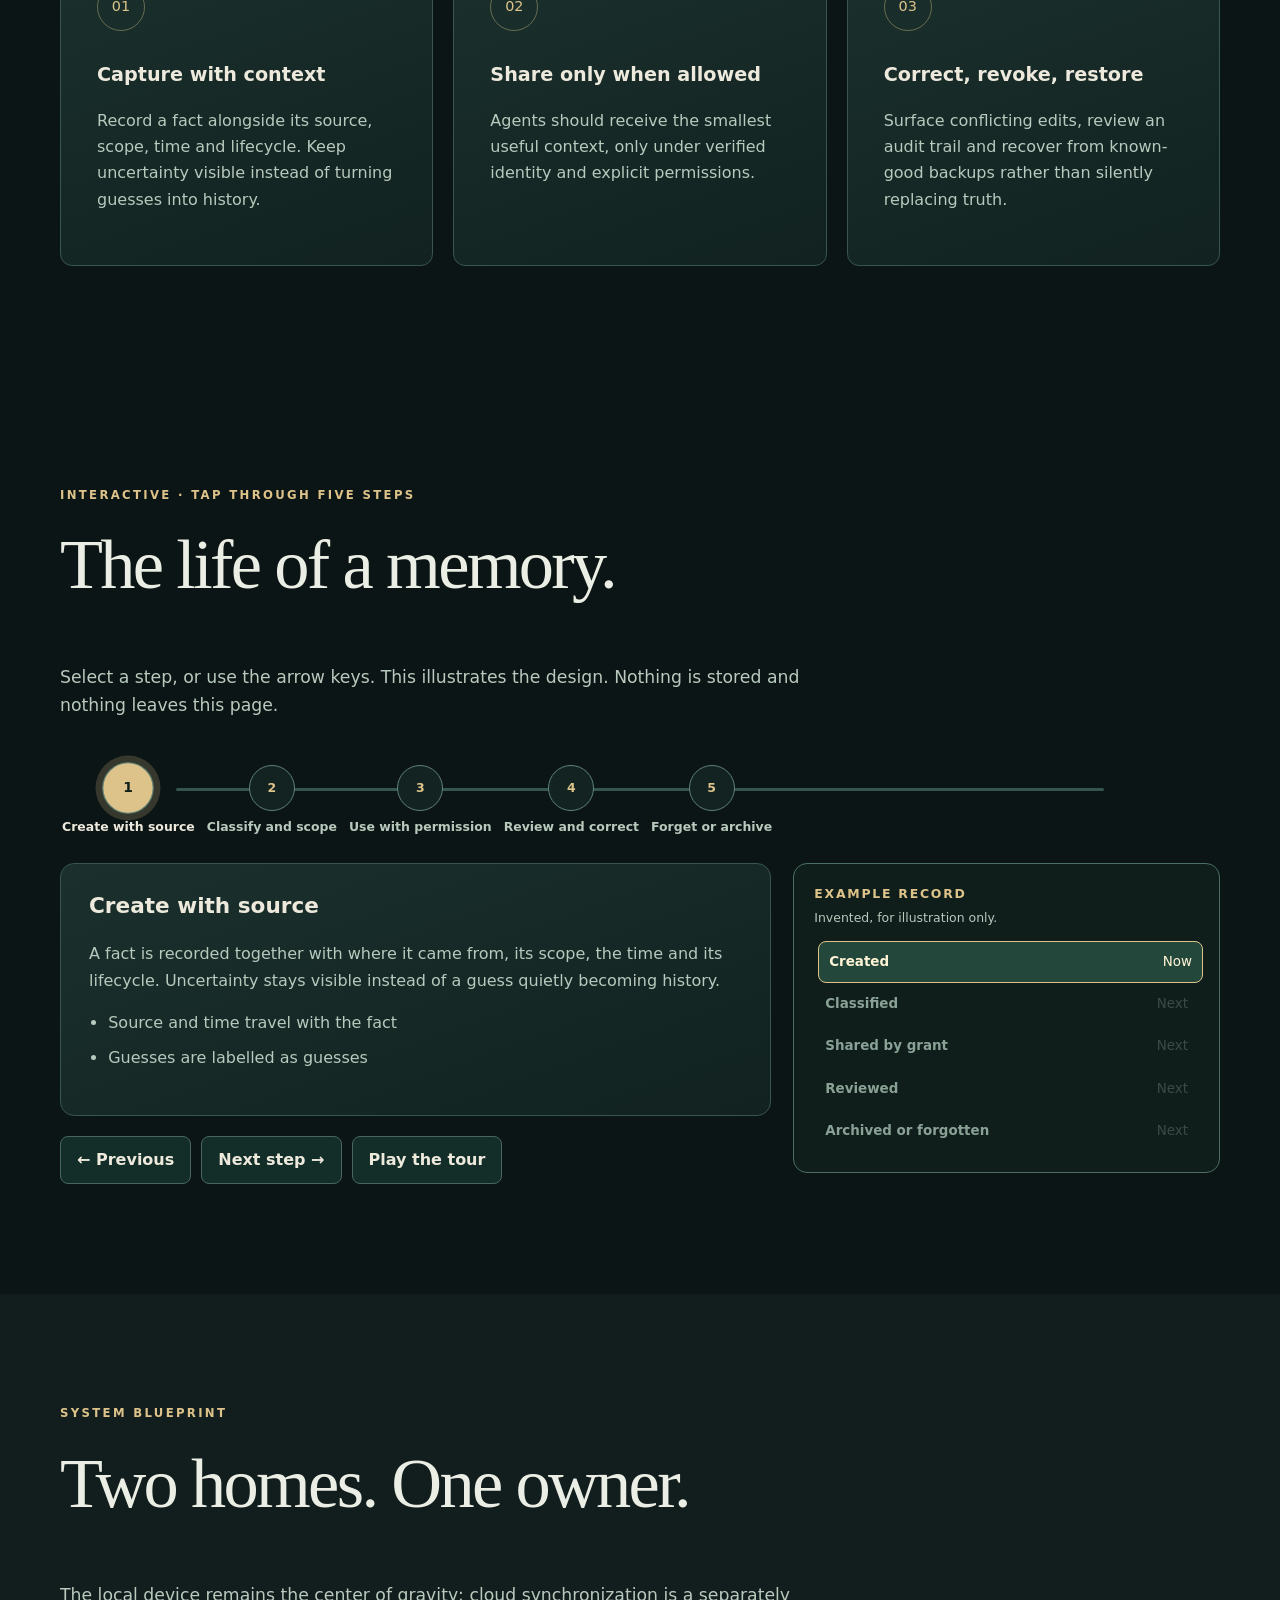
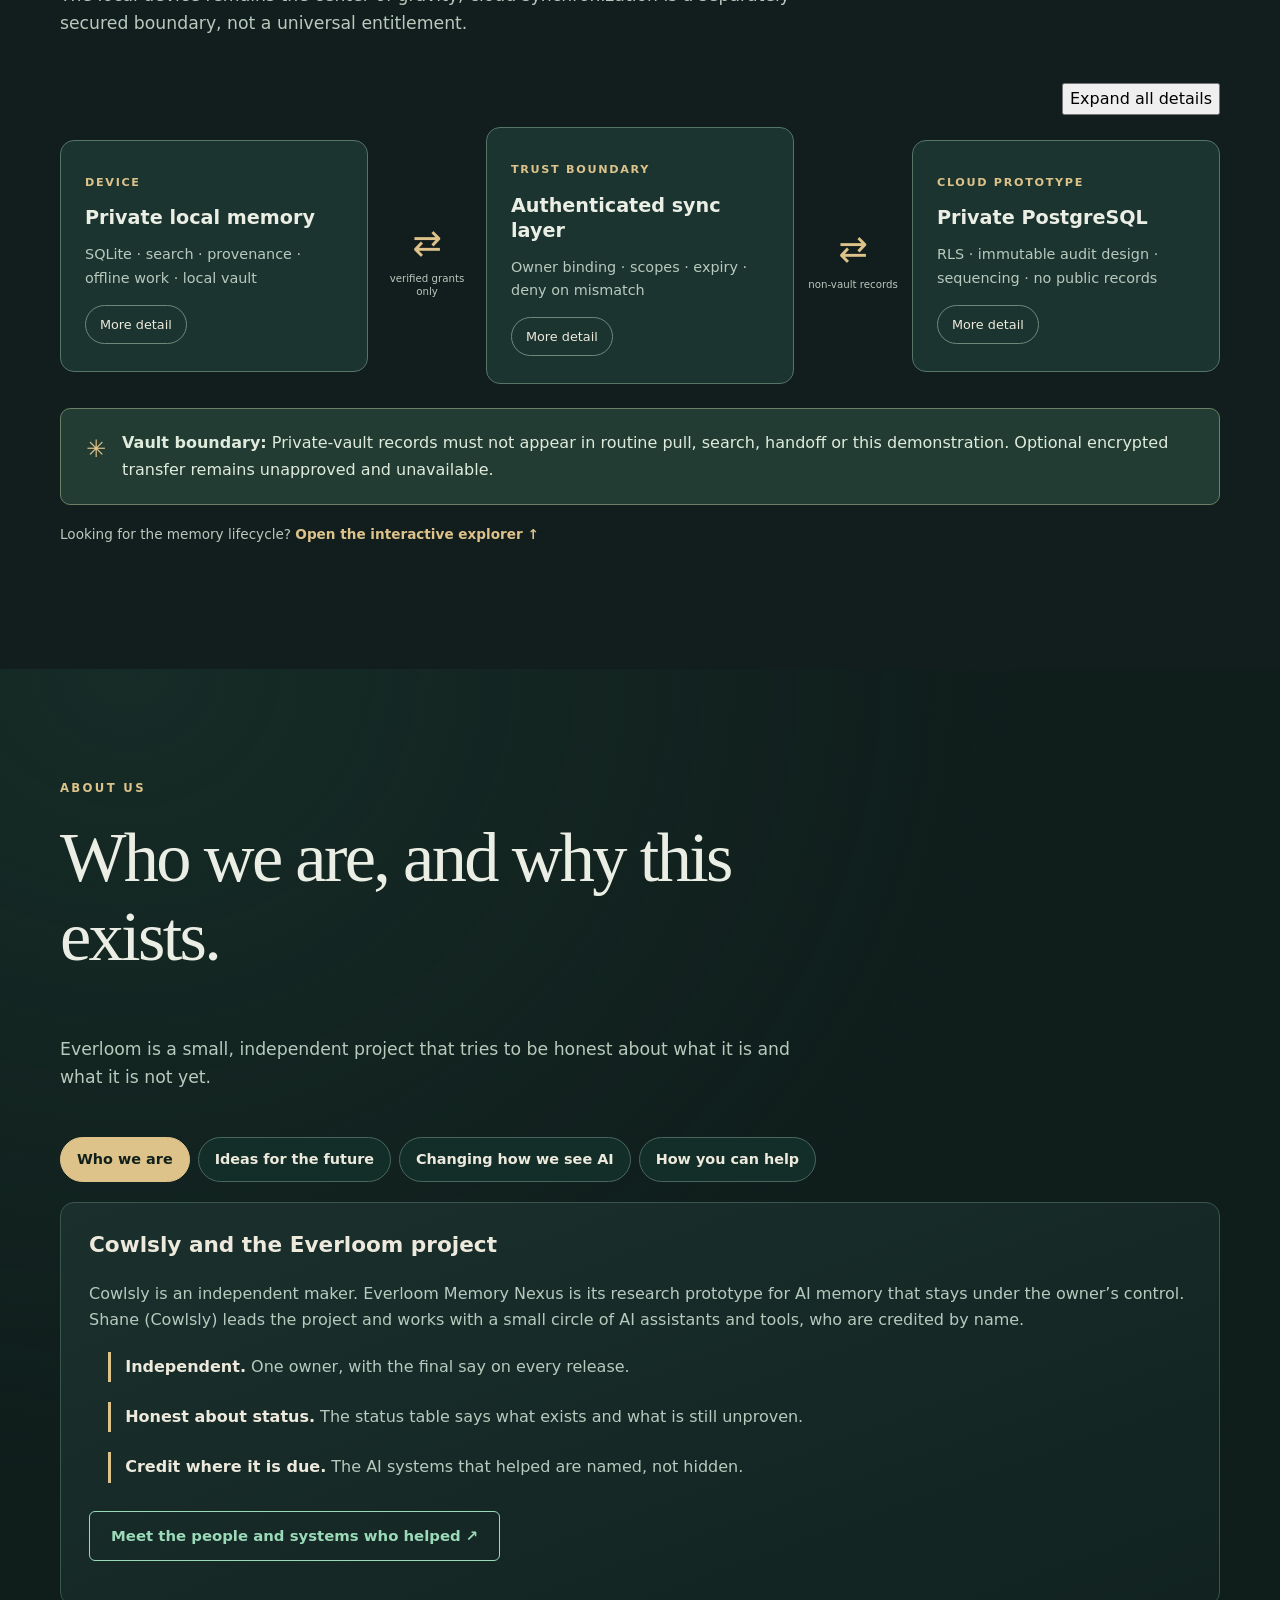
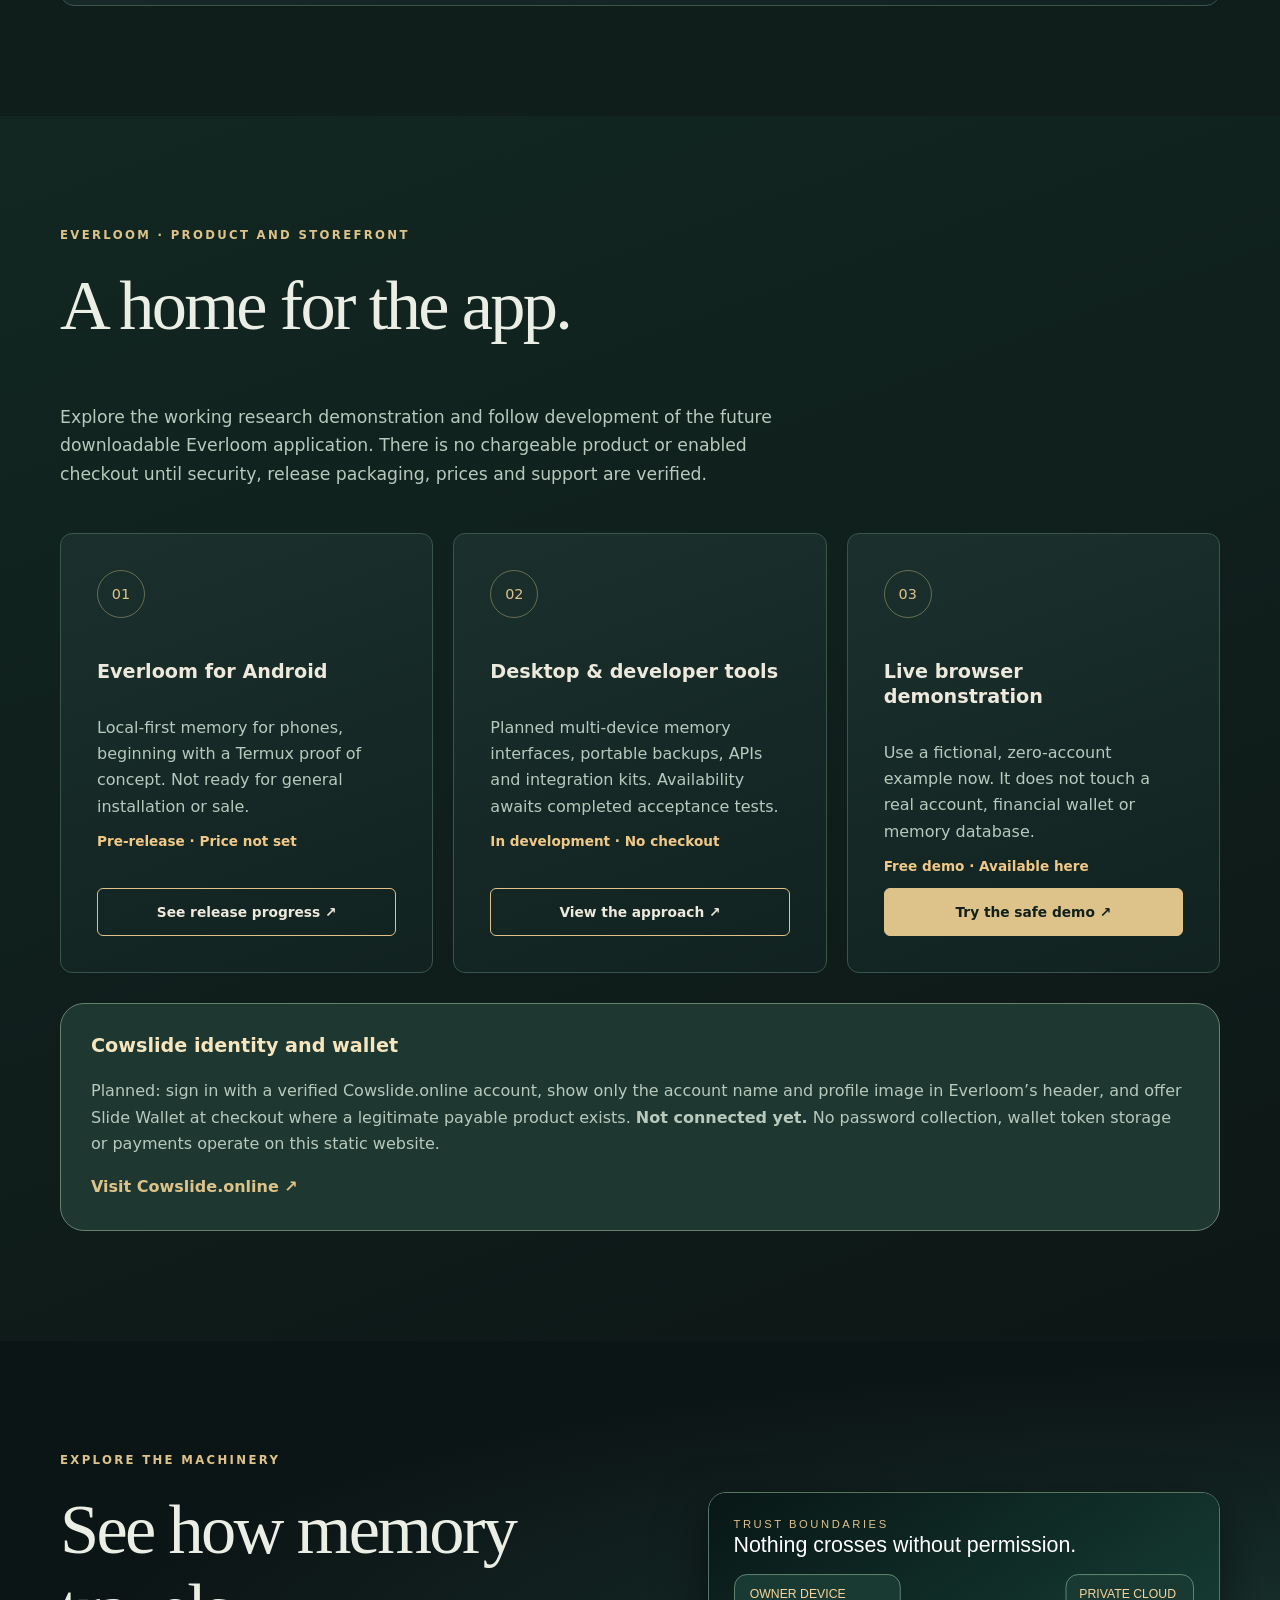
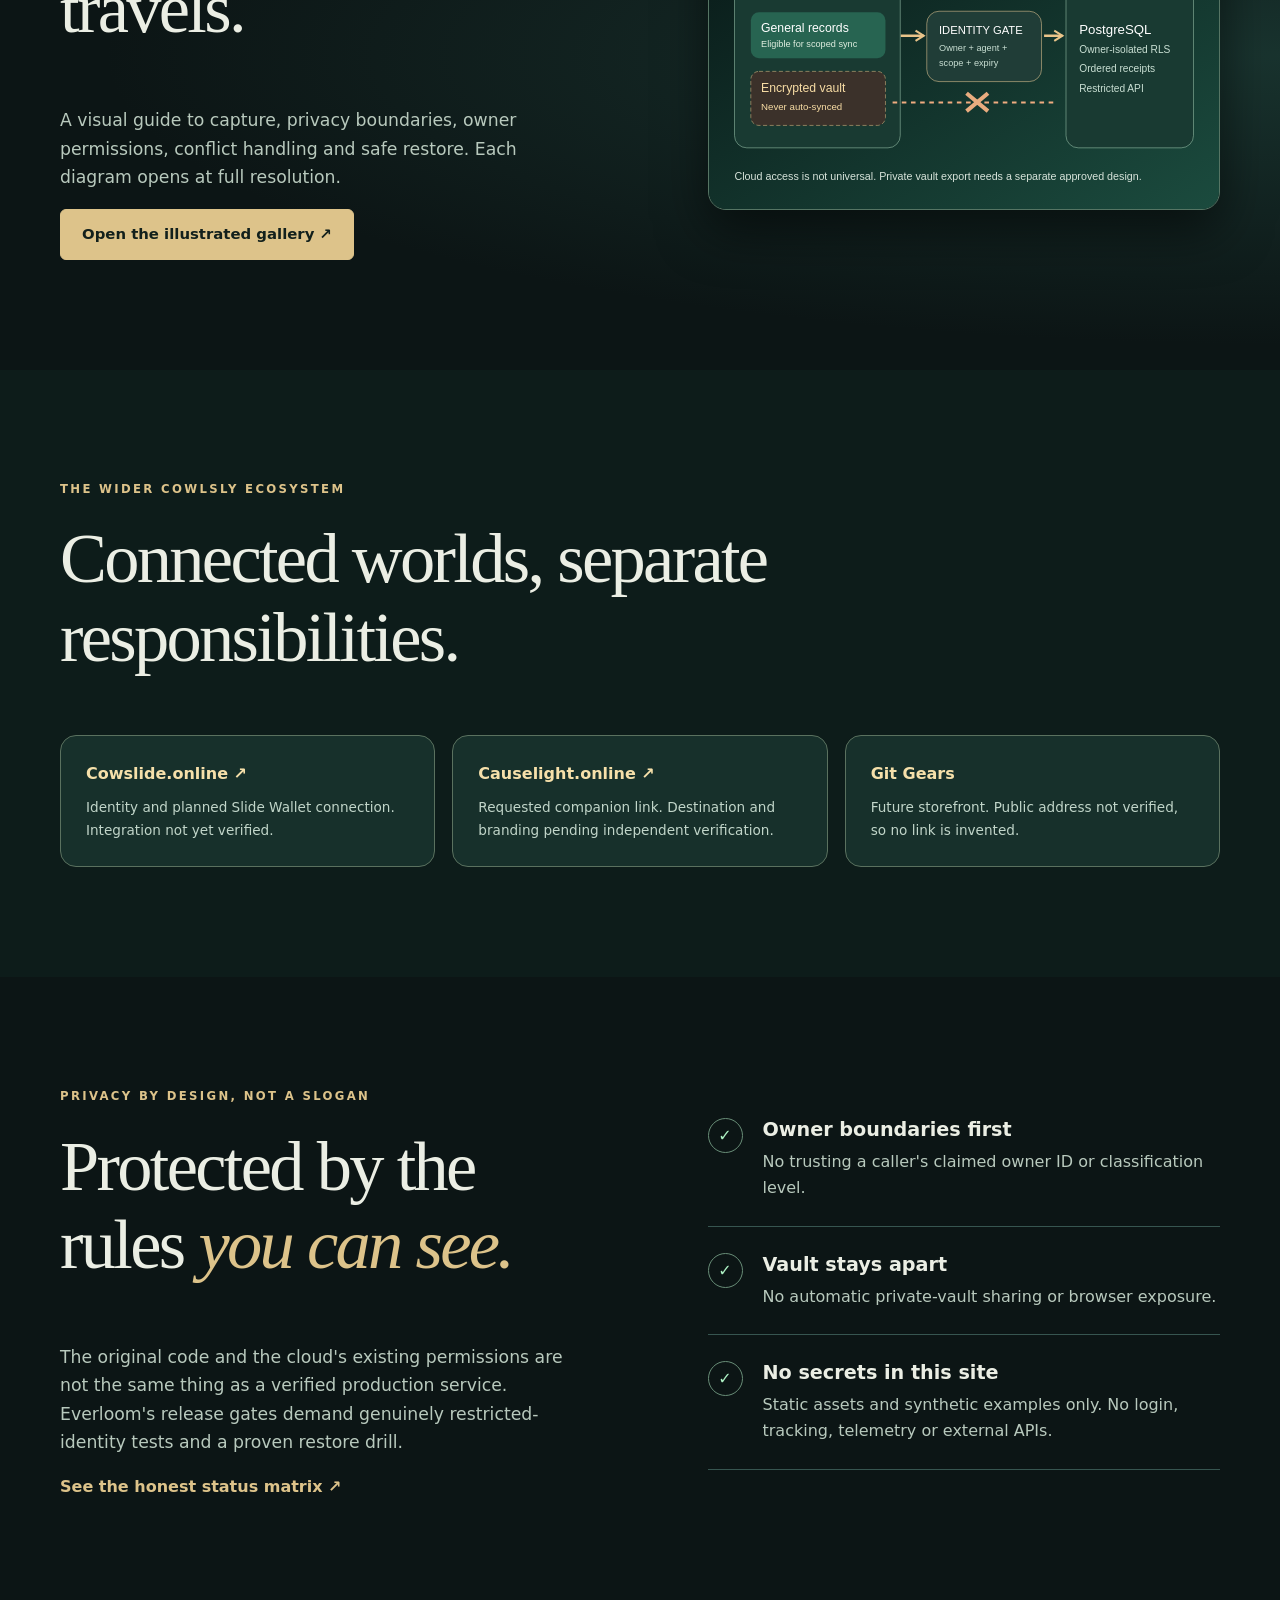
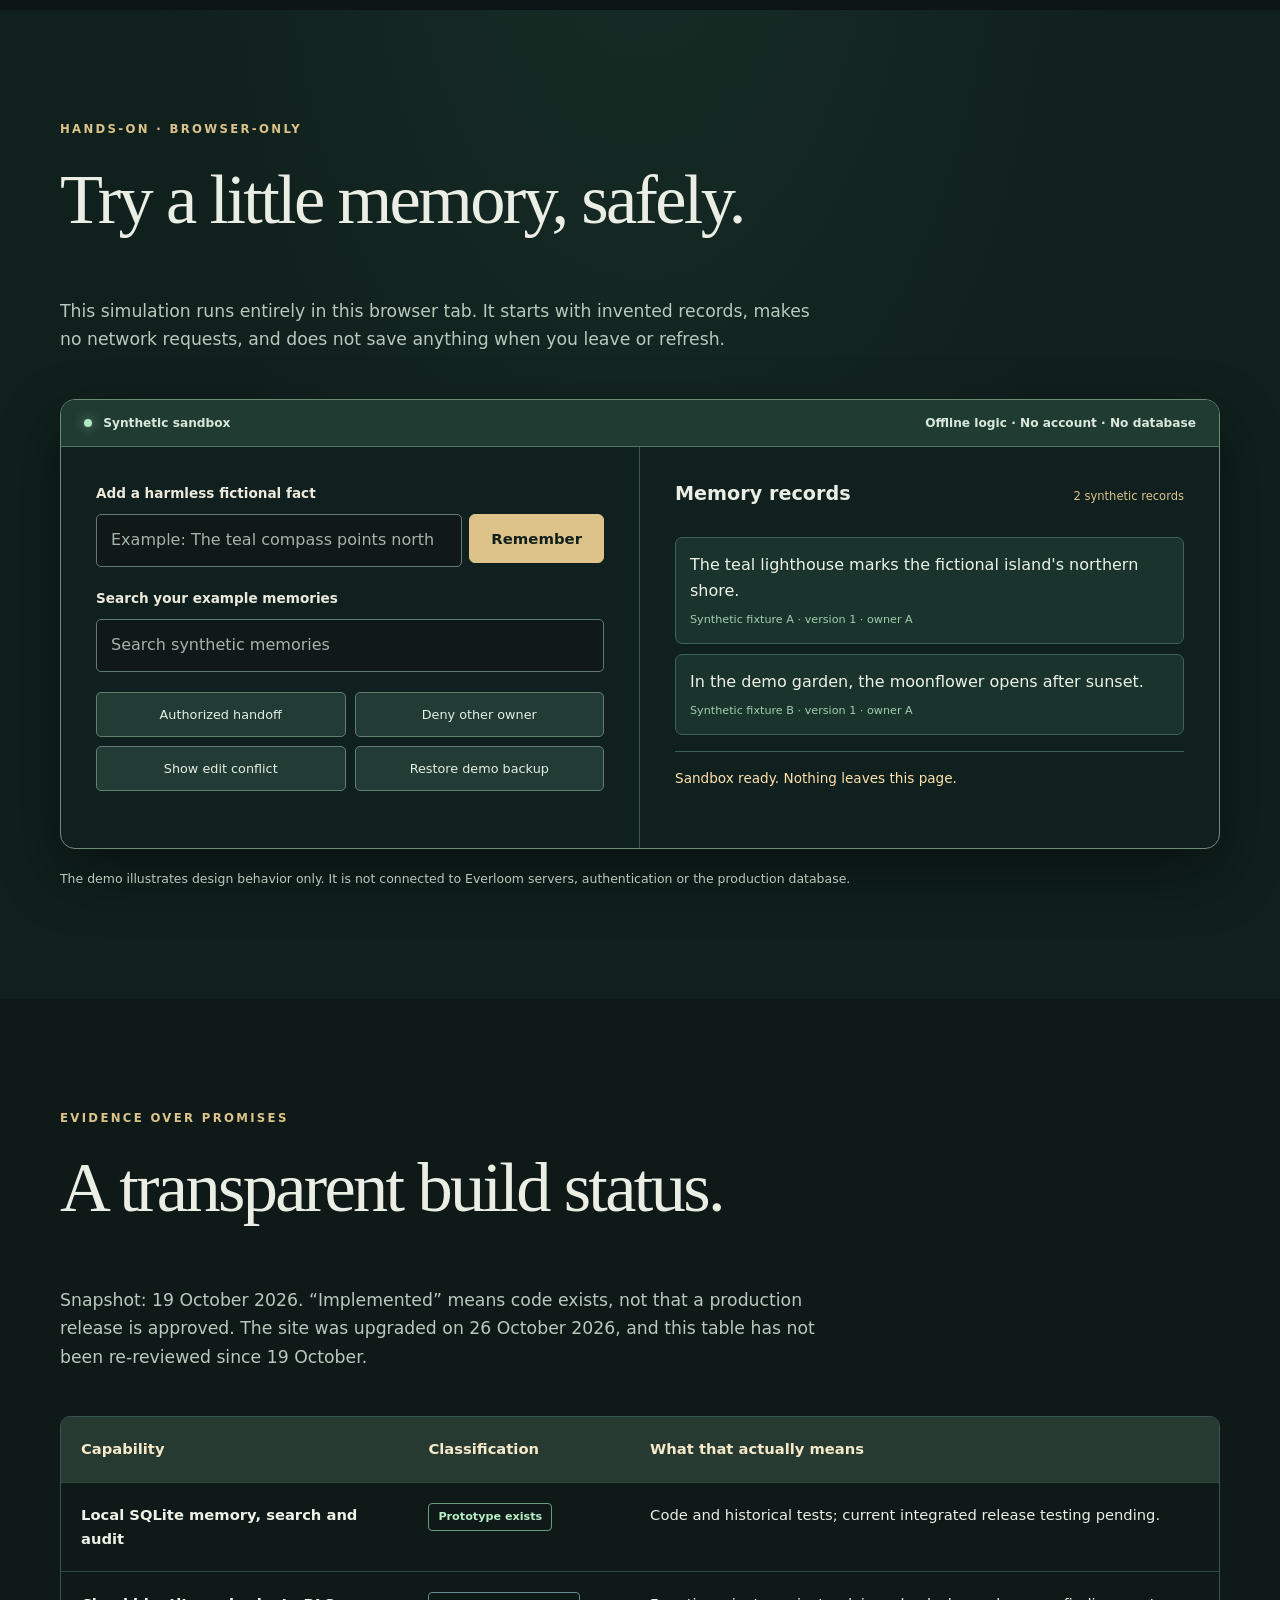
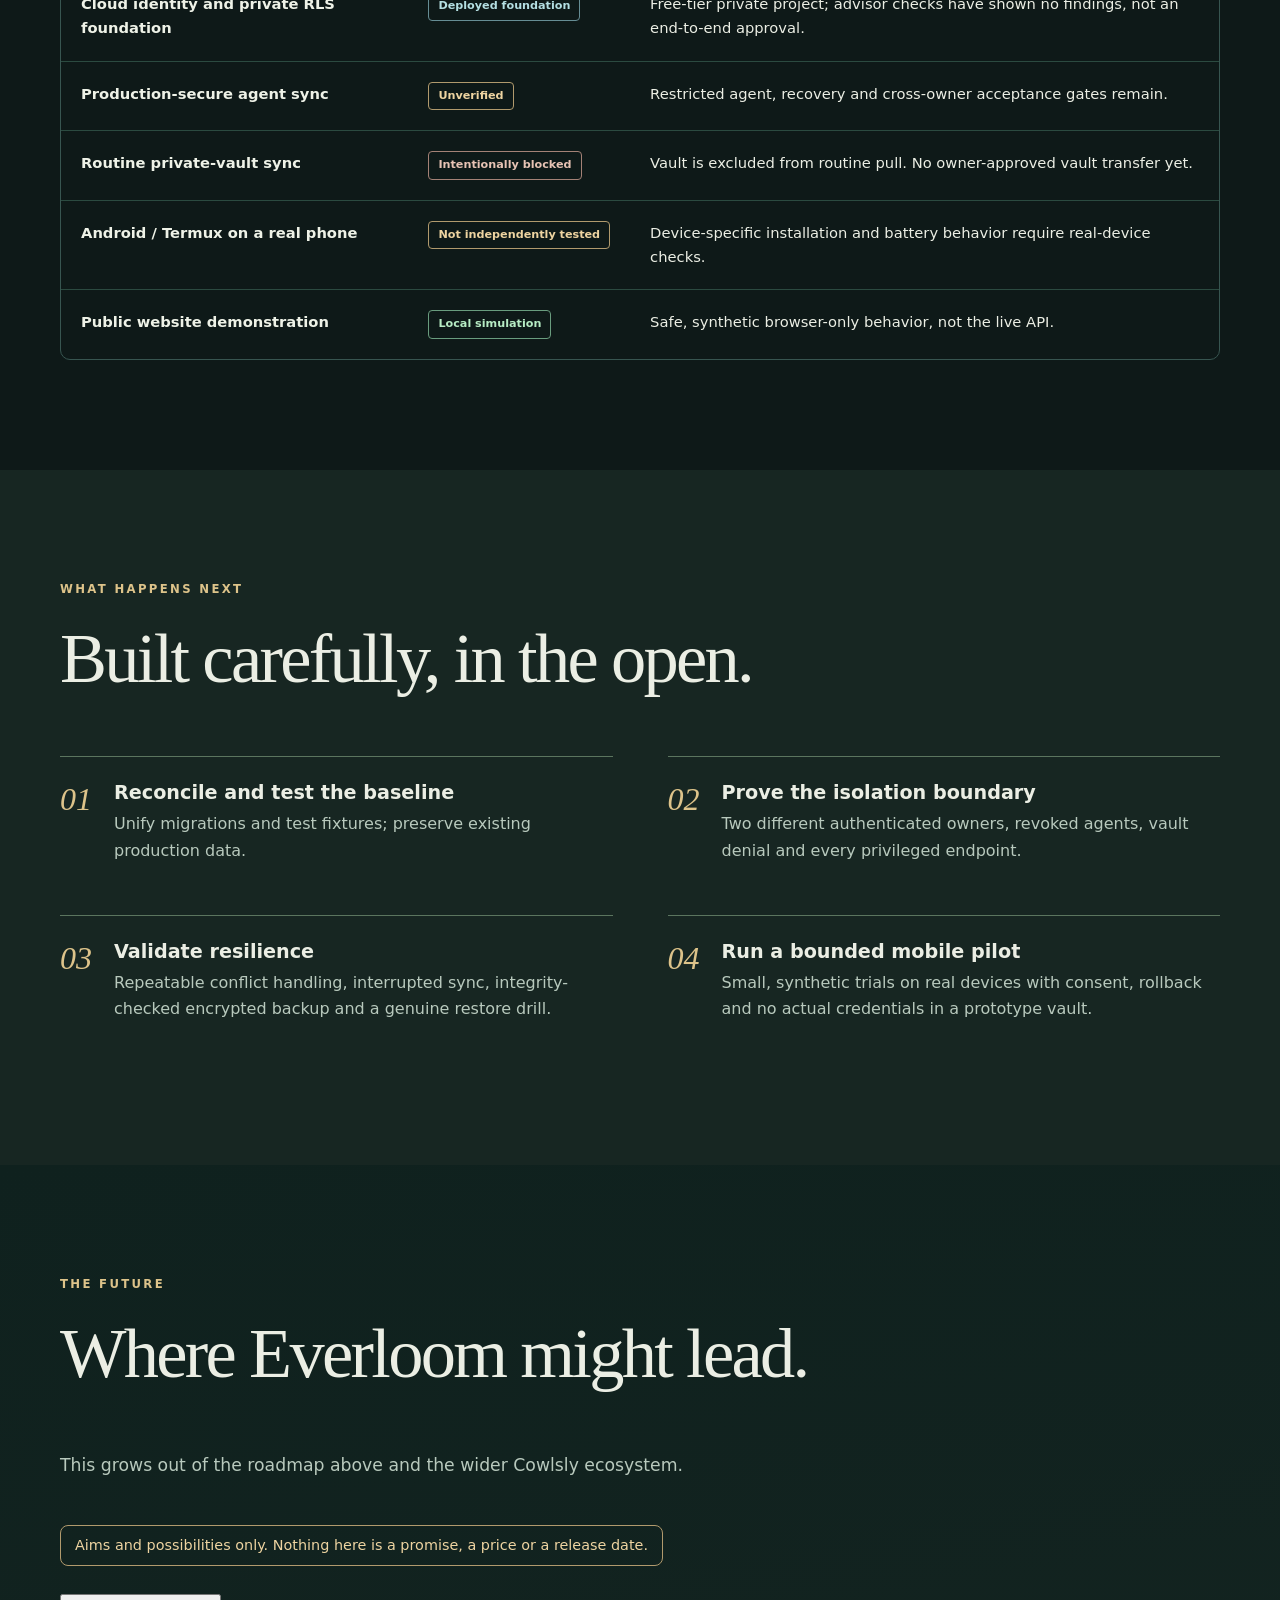
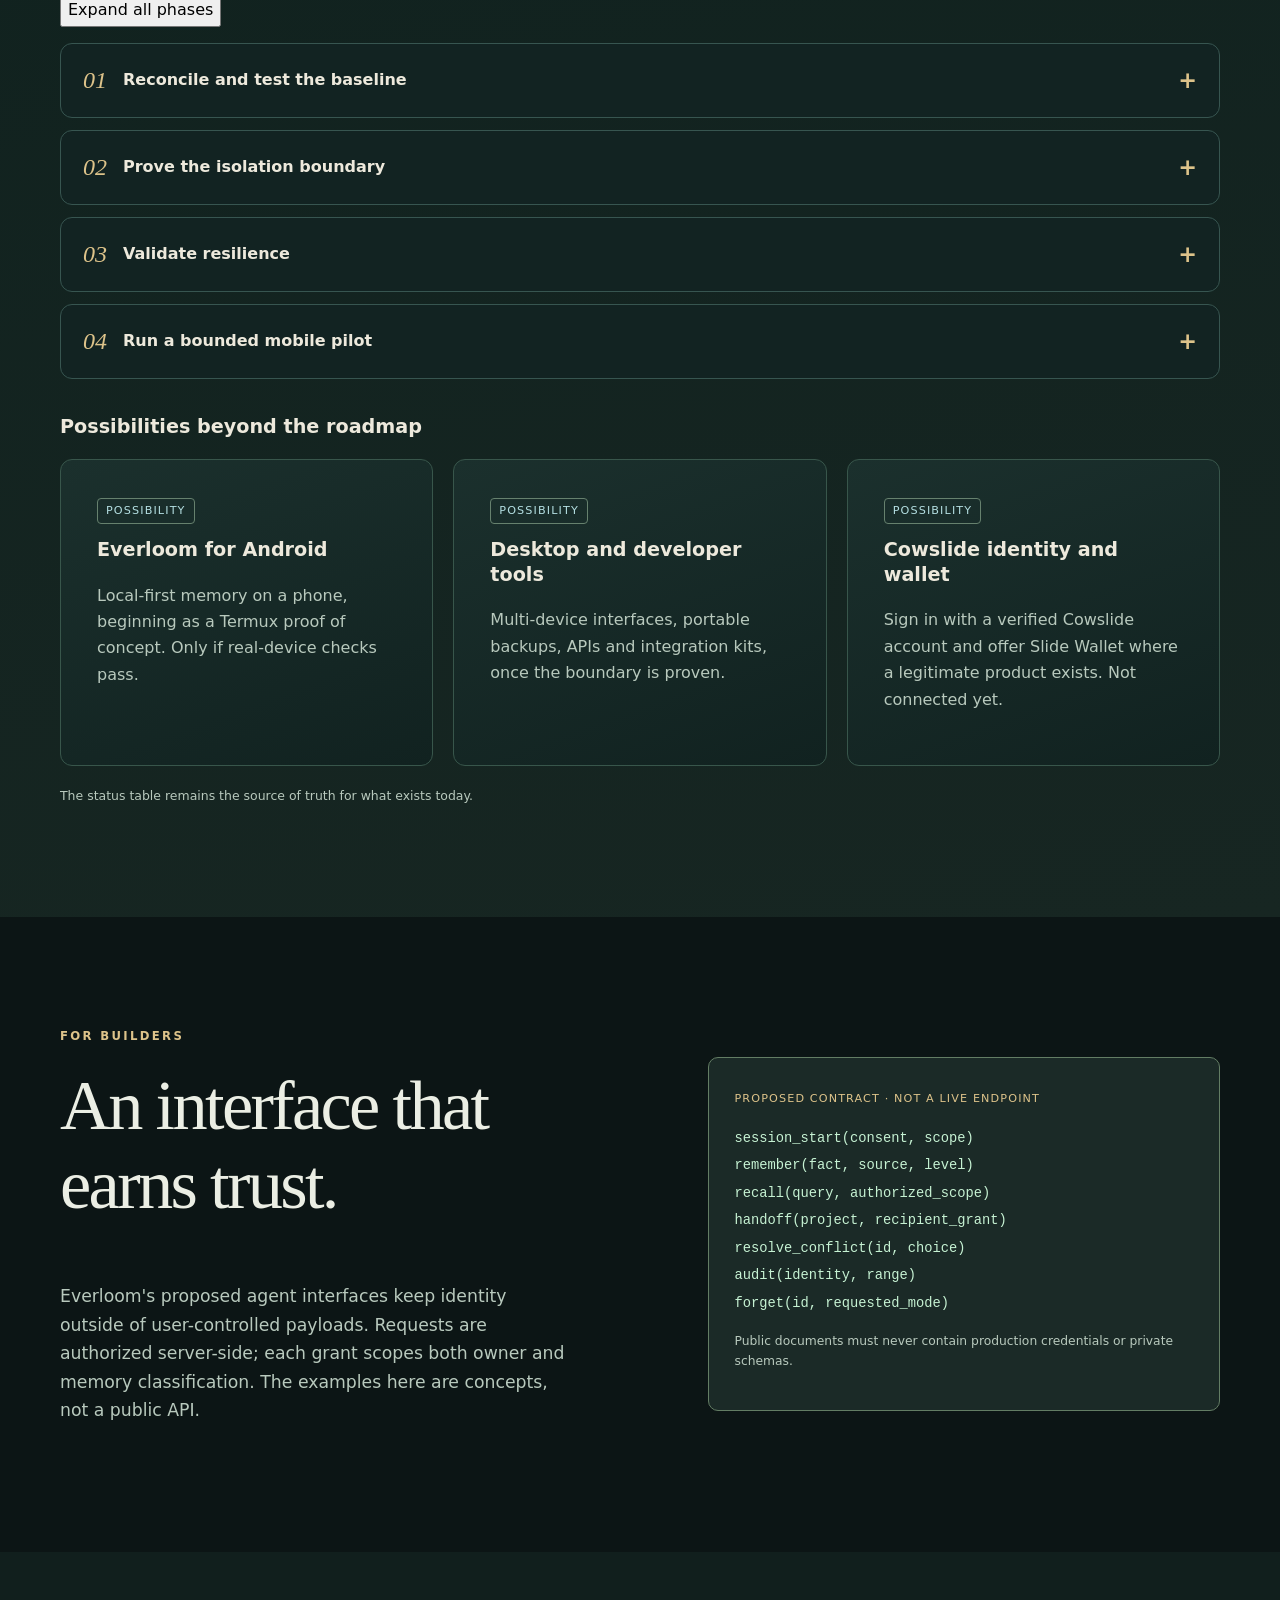
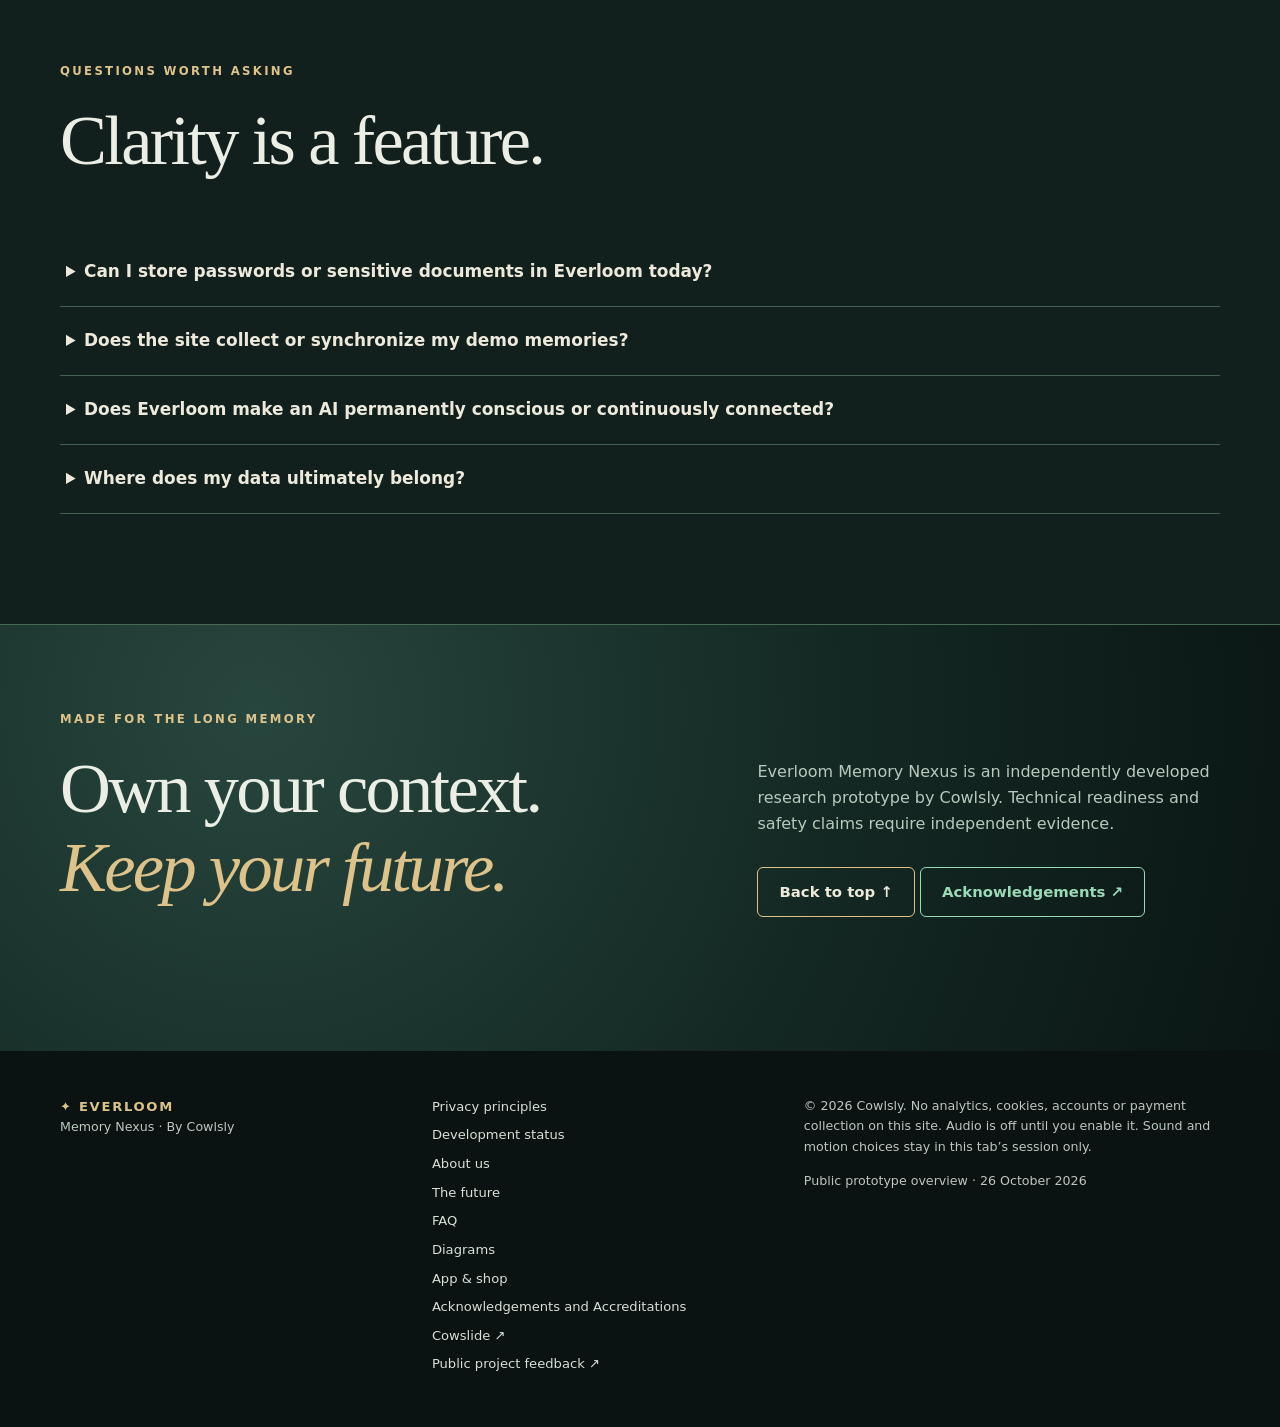
==== commit 32d38dfc: "feat(site): home page with lifecycle explorer, About, Future and Acknowledgements links; update chan" ====
--- a/index.html
+++ b/index.html
@@ -4,71 +4,30 @@
 <meta charset="utf-8">
 <meta name="viewport" content="width=device-width, initial-scale=1">
 <meta name="theme-color" content="#0d1717">
-<meta name="description" content="Everloom Memory Nexus is an experimental, owner-controlled memory architecture for local-first AI continuity. Explore security principles, roadmap and a browser-only demo.">
+<meta name="description" content="Everloom Memory Nexus is an experimental, owner-controlled memory architecture for local-first AI continuity. Explore the memory lifecycle, the safe demo, who we are, the roadmap and where it could lead.">
 <meta property="og:type" content="website">
 <meta property="og:title" content="Everloom Memory Nexus | Memory belongs to you">
 <meta property="og:description" content="An experimental, local-first memory architecture with verified boundaries and an honest development status.">
 <meta property="og:url" content="https://cowlsly.website/">
 <meta property="og:image" content="https://cowlsly.website/og-card.svg">
-<meta property="og:image:alt" content="Everloom Memory Nexus: an owner core with six memory stages orbiting it">
 <meta name="color-scheme" content="dark light">
 <link rel="canonical" href="https://cowlsly.website/">
 <link rel="icon" type="image/svg+xml" href="favicon.svg">
 <link rel="stylesheet" href="styles.css">
-<link rel="stylesheet" href="fx.css">
+<link rel="stylesheet" href="upgrade.css">
 <title>Everloom Memory Nexus | Memory belongs to you</title>
-<script>(function(d){try{var n=performance.getEntriesByType&&performance.getEntriesByType("navigation")[0],c=navigator.connection,low=(c&&c.saveData)||(navigator.hardwareConcurrency&&navigator.hardwareConcurrency<=2)||(navigator.deviceMemory&&navigator.deviceMemory<=2);if(!location.hash&&!low&&!(n&&(n.type==="reload"||n.type==="back_forward"))&&!matchMedia("(prefers-reduced-motion: reduce)").matches)d.classList.add("intro-on")}catch(e){}d.classList.add("js")})(document.documentElement)</script>
+<script>(function(){var e=document.documentElement;e.classList.add("js");try{var p=JSON.parse(sessionStorage.getItem("everloom.prefs")||"{}");var m=window.matchMedia&&matchMedia("(prefers-reduced-motion: reduce)").matches;var s=navigator.connection&&navigator.connection.saveData;if(m||s||p.calm)e.classList.add("calm")}catch(x){}setTimeout(function(){if(!e.classList.contains("ready"))e.classList.remove("js")},3000)})();</script>
+<noscript><style>[hidden]{display:block!important}.node-toggle,.step-nav,.arch-tools{display:none}</style></noscript>
 <script src="app.js" defer></script>
 </head>
-<body>
+<body data-page="home">
 <a class="skip" href="#main">Skip to main content</a>
-<div class="intro" id="intro" aria-hidden="true">
- <svg class="loom" id="loom" xmlns:xlink="http://www.w3.org/1999/xlink" viewBox="-400 -250 2400 1500" preserveAspectRatio="xMidYMid meet" focusable="false">
-  <defs>
-   <radialGradient id="lg-core" cx="50%" cy="45%" r="55%"><stop offset="0" stop-color="#2b7a63"/><stop offset=".55" stop-color="#14403a"/><stop offset="1" stop-color="#081b19"/></radialGradient>
-   <radialGradient id="lg-glow"><stop offset="0" stop-color="#ddc38a" stop-opacity=".55"/><stop offset="1" stop-color="#ddc38a" stop-opacity="0"/></radialGradient>
-   <linearGradient id="lg-thread" x2="1"><stop offset="0" stop-color="#9bdab9"/><stop offset="1" stop-color="#ddc38a"/></linearGradient>
-  </defs>
-  <g class="stars" id="loom-stars"></g>
-  <circle class="halo" cx="800" cy="500" r="430" fill="url(#lg-glow)"/>
-  <g class="threads">
-   <path id="t1" d="M800 500 C 640 420 470 360 330 300"/>
-   <path id="t2" d="M800 500 C 790 380 800 260 800 170"/>
-   <path id="t3" d="M800 500 C 960 420 1130 360 1270 300"/>
-   <path id="t4" d="M800 500 C 960 580 1130 640 1270 700"/>
-   <path id="t5" d="M800 500 C 810 620 800 740 800 830"/>
-   <path id="t6" d="M800 500 C 640 580 470 640 330 700"/>
-   <path class="ring" d="M330 300 Q 560 150 800 170 Q 1040 150 1270 300 Q 1420 500 1270 700 Q 1040 850 800 830 Q 560 850 330 700 Q 180 500 330 300 Z"/>
-  </g>
-  <g class="pulses">
-   <circle r="7"><animateMotion dur="2.6s" repeatCount="indefinite"><mpath href="#t1" xlink:href="#t1"/></animateMotion></circle>
-   <circle r="7"><animateMotion dur="3.1s" begin=".4s" repeatCount="indefinite" keyPoints="1;0" keyTimes="0;1" calcMode="linear"><mpath href="#t2" xlink:href="#t2"/></animateMotion></circle>
-   <circle r="7"><animateMotion dur="2.8s" begin=".8s" repeatCount="indefinite"><mpath href="#t3" xlink:href="#t3"/></animateMotion></circle>
-   <circle r="7"><animateMotion dur="3.4s" begin=".2s" repeatCount="indefinite" keyPoints="1;0" keyTimes="0;1" calcMode="linear"><mpath href="#t4" xlink:href="#t4"/></animateMotion></circle>
-   <circle r="7"><animateMotion dur="2.9s" begin="1s" repeatCount="indefinite"><mpath href="#t5" xlink:href="#t5"/></animateMotion></circle>
-   <circle r="7"><animateMotion dur="3.2s" begin=".6s" repeatCount="indefinite" keyPoints="1;0" keyTimes="0;1" calcMode="linear"><mpath href="#t6" xlink:href="#t6"/></animateMotion></circle>
-  </g>
-  <g class="vault"><rect x="560" y="455" width="120" height="90" rx="16"/><text x="620" y="497">VAULT</text><text class="sub" x="620" y="520">stays local</text></g>
-  <g class="core"><circle class="r3" cx="800" cy="500" r="128"/><circle class="r2" cx="800" cy="500" r="98"/><circle class="r1" cx="800" cy="500" r="72" fill="url(#lg-core)"/><text x="800" y="522">✦</text><text class="sub" x="800" y="610">OWNER</text></g>
-  <g class="node n-blue" data-node="capture"><rect x="200" y="235" width="260" height="130" rx="20"/><text class="k" x="222" y="270">01 · CAPTURE</text><text class="t" x="222" y="308">Fact + source</text><text class="s" x="222" y="340">time · confidence · purpose</text></g>
-  <g class="node n-teal" data-node="verify"><rect x="670" y="105" width="260" height="130" rx="20"/><text class="k" x="692" y="140">02 · VERIFY</text><text class="t" x="692" y="178">Identity gate</text><text class="s" x="692" y="210">server-verified grants</text></g>
-  <g class="node n-gold" data-node="remember"><rect x="1140" y="235" width="260" height="130" rx="20"/><text class="k" x="1162" y="270">03 · REMEMBER</text><text class="t" x="1162" y="308">Local SQLite</text><text class="s" x="1162" y="340">FTS5 · scoped recall · audit</text></g>
-  <g class="node n-teal" data-node="retrieve"><rect x="1140" y="635" width="260" height="130" rx="20"/><text class="k" x="1162" y="670">04 · SYNC</text><text class="t" x="1162" y="708">Private PostgreSQL</text><text class="s" x="1162" y="740">RLS · deny by default</text></g>
-  <g class="node n-pink" data-node="continue"><rect x="670" y="765" width="260" height="130" rx="20"/><text class="k" x="692" y="800">05 · CONTINUE</text><text class="t" x="692" y="838">Continuity</text><text class="s" x="692" y="870">checkpoints · handoffs</text></g>
-  <g class="node n-blue" data-node="agents"><rect x="200" y="635" width="260" height="130" rx="20"/><text class="k" x="222" y="670">06 · AGENTS</text><text class="t" x="222" y="708">Agent interfaces</text><text class="s" x="222" y="740">planned · scoped handoff</text></g>
- </svg>
- <div class="intro-caption" id="intro-caption"><span class="ic-step" id="intro-step">EVERLOOM · RESEARCH PROTOTYPE</span><b id="intro-title">A memory that never ends.</b><span id="intro-line">Designed to answer only to its owner.</span><span class="ic-state" id="intro-state">Research prototype</span></div>
- <p class="intro-note">Concept visualisation of the research prototype</p>
- <button type="button" class="intro-skip" id="intro-skip" tabindex="-1">Skip intro ↵</button>
- <div class="intro-bar"><i id="intro-progress"></i></div>
-</div>
-<div class="scroll-progress" aria-hidden="true"><i id="scroll-progress"></i></div>
 <header class="masthead">
  <nav class="nav wrap" aria-label="Main navigation">
    <a class="brand" href="#home" aria-label="Everloom Memory Nexus home"><span class="mark" aria-hidden="true">✦</span><span><b>EVERLOOM</b><small>MEMORY NEXUS</small></span></a>
-   <button class="menu-toggle" type="button" aria-controls="nav-links" aria-expanded="false">Menu <span aria-hidden="true">☰</span></button>
-   <div id="nav-links" class="nav-links"><a href="#structure">Structure</a><a href="#how">How it works</a><a href="gallery.html">Gallery</a><a href="#shop">App & shop</a><a href="#security">Security</a><a href="#demo">Live demo</a><a href="#status">Status</a><a href="#developers">Developers</a></div>
- <div class="audio-controls" role="group" aria-label="Optional site audio"><button type="button" id="sound-toggle" aria-pressed="true" title="Click sounds"><span class="ico" aria-hidden="true">♫</span><span class="lbl" id="sound-label">Button sounds</span></button><button type="button" id="music-toggle" aria-pressed="false" title="Gentle ambient music"><span class="ico" aria-hidden="true">♪</span><span class="lbl" id="music-label">Ambient music</span></button></div>
+   <button class="menu-toggle" type="button" aria-controls="nav-links" aria-expanded="false" data-sfx="none">Menu <span aria-hidden="true">☰</span></button>
+   <div id="nav-links" class="nav-links"><a href="#how">How it works</a><a href="#lifecycle">Lifecycle</a><a href="#about">About</a><a href="#future">The future</a><a href="gallery.html">Visual gallery</a><a href="#shop">App & shop</a><a href="#security">Security</a><a href="#demo">Live demo</a><a href="#status">Status</a><a href="#developers">Developers</a><a class="ack-link" href="acknowledgements.html">Acknowledgements</a></div>
+   <div class="audio-controls" role="group" aria-label="Optional site audio and tools"><button type="button" id="sound-toggle" aria-pressed="false" title="Enable button effects" data-sfx="none">♫ Effects off</button><button type="button" id="music-toggle" aria-pressed="false" title="Enable gentle ambient music" data-sfx="none">♪ Music off</button><button type="button" data-act="mute" aria-pressed="false" data-sfx="none">Mute</button><button type="button" data-open="panel" aria-haspopup="dialog" data-sfx="none">Sound and motion</button><button type="button" data-open="jump" aria-haspopup="dialog" data-sfx="none">Jump to <kbd>/</kbd></button></div>
  </nav>
 </header>
 <main id="main">
@@ -77,35 +36,16 @@
  <div class="wrap hero-grid">
   <div class="hero-copy">
    <p class="eyebrow"><span class="pulse" aria-hidden="true"></span> Local-first AI continuity · Research prototype</p>
-   <h1 id="hero-title">Memory should <em class="shimmer">belong to you.</em></h1>
+   <h1 id="hero-title">Memory should <em>belong to you.</em></h1>
    <p class="lede">Everloom Memory Nexus explores a future where your AI tools can remember what matters without surrendering ownership, boundaries, or the right to forget.</p>
-   <div class="actions"><a class="btn primary" href="#demo">Explore the safe demo <span aria-hidden="true">↓</span></a><a class="btn secondary" href="gallery.html">See the full workflow <span aria-hidden="true">→</span></a><button type="button" class="btn ghost replay" id="replay-intro" hidden>▶ Replay the fly-through</button></div>
+   <div class="actions"><a class="btn primary" href="#demo">Explore the safe demo <span aria-hidden="true">↗</span></a><a class="btn secondary" href="gallery.html">See the full workflow ↗</a><a class="btn secondary" href="#lifecycle">Follow a memory ↓</a><a class="btn ack" href="acknowledgements.html">Acknowledgements and Accreditations</a></div>
+   <ul class="hero-kicker" aria-label="Site promises"><li>Runs in your browser</li><li>No account</li><li>No tracking</li><li>Sound is off until you tap</li></ul>
    <p class="hero-note">Built by Cowlsly. The website is an explanatory prototype, not a hosted memory service. Never submit secrets.</p>
   </div>
-  <figure class="workflow-art"><a href="gallery.html"><img src="workflow-overview.svg" alt="Detailed illustrated Everloom workflow showing capture, classification, local SQLite, verified identity, non-vault cloud sync, audit, and owner control" width="1100" height="860"></a><figcaption>Seven guarded steps · <a href="gallery.html">View the full-size diagrams <span aria-hidden="true">→</span></a></figcaption></figure>
+  <figure class="workflow-art"><a href="gallery.html" aria-label="Open the full visual workflow gallery"><img src="workflow-overview.svg" alt="Detailed illustrated Everloom workflow showing capture, classification, local SQLite, verified identity, non-vault cloud sync, audit, and owner control" width="1100" height="860"></a><figcaption>Seven guarded steps · <a href="gallery.html">View the full-size diagrams ↗</a></figcaption></figure>
  </div>
 </section>
 <section class="trustbar"><div class="wrap trust-grid"><span><b>01</b> Local-first storage</span><span><b>02</b> Deny-by-default cloud</span><span><b>03</b> Explicit agent scopes</span><span><b>04</b> Auditable decisions</span></div></section>
-<section class="section structure-section" id="structure" aria-labelledby="structure-title">
- <div class="wrap">
-  <div class="section-heading"><p class="eyebrow">Explore the loom · Concept model</p><h2 id="structure-title">One owner at the centre. <em>Every thread accounted for.</em></h2><p>Everloom imagines an AI agent's memory that never ends. Each fact is captured with its source, checked at an identity gate, kept on the owner's device and designed to be shared only through scoped, audited threads. Pick a stage to fly in.</p></div>
-  <div class="explorer">
-   <div class="explorer-stage" id="explorer-stage"><img src="workflow-overview.svg" alt="Illustrated Everloom workflow: capture, classification, local SQLite, verified identity, non-vault cloud sync, audit and owner control" width="1100" height="860" loading="lazy"></div>
-   <div class="explorer-panel">
-    <div class="explorer-steps" role="group" aria-label="Structure stages">
-     <button type="button" class="step" data-node="capture" aria-pressed="false"><b>01</b> Capture</button>
-     <button type="button" class="step" data-node="verify" aria-pressed="false"><b>02</b> Verify</button>
-     <button type="button" class="step" data-node="remember" aria-pressed="false"><b>03</b> Remember</button>
-     <button type="button" class="step" data-node="retrieve" aria-pressed="false"><b>04</b> Sync</button>
-     <button type="button" class="step" data-node="continue" aria-pressed="false"><b>05</b> Continue</button>
-     <button type="button" class="step" data-node="agents" aria-pressed="false"><b>06</b> Agents</button>
-     <button type="button" class="step wide" data-node="all" aria-pressed="true">✦ Whole structure</button>
-    </div>
-    <div class="explorer-copy" id="explorer-copy" aria-live="polite" aria-atomic="true"><h3 id="explorer-title">The whole loom</h3><p id="explorer-text">Six stages orbit a single owner. The private vault sits inside the boundary and never takes an ordinary cloud route.</p><p class="explorer-state" id="explorer-state">Concept · design intent, not a production certification</p></div>
-   </div>
-  </div>
- </div>
-</section>
 <section class="section" id="how">
  <div class="wrap"><div class="section-heading"><p class="eyebrow">A memory with a constitution</p><h2>Continuity, with boundaries.</h2><p>Everloom is designed around consent, provenance and an owner's final say. These are design principles. Their enforcement varies by implementation stage.</p></div>
   <div class="cards three">
@@ -115,31 +55,72 @@
   </div>
  </div>
 </section>
+<section class="section lifecycle-section" id="lifecycle" aria-labelledby="lc-title"><div class="wrap">
+<div class="section-heading"><p class="eyebrow">Interactive · Tap through five steps</p><h2 id="lc-title">The life of a memory.</h2><p>Select a step, or use the arrow keys. This illustrates the design. Nothing is stored and nothing leaves this page.</p></div>
+<div class="tabs lc-explorer">
+ <div class="lc-track" role="tablist" aria-label="Memory lifecycle steps">
+  <button type="button" role="tab" id="lc-tab-1" aria-controls="lc-panel-1" aria-selected="true"><span class="dot">1</span><span class="lc-label">Create with source</span></button>
+  <button type="button" role="tab" id="lc-tab-2" aria-controls="lc-panel-2" aria-selected="false" tabindex="-1"><span class="dot">2</span><span class="lc-label">Classify and scope</span></button>
+  <button type="button" role="tab" id="lc-tab-3" aria-controls="lc-panel-3" aria-selected="false" tabindex="-1"><span class="dot">3</span><span class="lc-label">Use with permission</span></button>
+  <button type="button" role="tab" id="lc-tab-4" aria-controls="lc-panel-4" aria-selected="false" tabindex="-1"><span class="dot">4</span><span class="lc-label">Review and correct</span></button>
+  <button type="button" role="tab" id="lc-tab-5" aria-controls="lc-panel-5" aria-selected="false" tabindex="-1"><span class="dot">5</span><span class="lc-label">Forget or archive</span></button>
+ </div>
+ <div class="lc-body">
+  <div>
+   <div class="tabpanel" role="tabpanel" id="lc-panel-1" aria-labelledby="lc-tab-1"><h3>Create with source</h3><p>A fact is recorded together with where it came from, its scope, the time and its lifecycle. Uncertainty stays visible instead of a guess quietly becoming history.</p><ul><li>Source and time travel with the fact</li><li>Guesses are labelled as guesses</li></ul></div>
+   <div class="tabpanel" role="tabpanel" id="lc-panel-2" aria-labelledby="lc-tab-2" hidden><h3>Classify and scope</h3><p>Each memory belongs to an owner and carries a classification. The private vault is a separate class that stays on the device and out of routine pull, search and handoff.</p><ul><li>Owner and classification are set by the system, not claimed by a caller</li><li>Vault records have no ordinary cloud route</li></ul></div>
+   <div class="tabpanel" role="tabpanel" id="lc-panel-3" aria-labelledby="lc-tab-3" hidden><h3>Use with permission</h3><p>An agent should receive the smallest useful context, and only under a verified identity and an explicit grant. A grant scopes both the owner and the classification, and a mismatch is denied.</p><ul><li>Grants can expire and can be revoked</li><li>Every decision is meant to leave an audit trail</li></ul></div>
+   <div class="tabpanel" role="tabpanel" id="lc-panel-4" aria-labelledby="lc-tab-4" hidden><h3>Review and correct</h3><p>When two edits disagree, both versions are kept and shown side by side for the owner to settle. Corrections are visible in the audit trail, and nothing is silently overwritten.</p><ul><li>Conflicts are surfaced, not hidden</li><li>The owner has the final say</li></ul></div>
+   <div class="tabpanel" role="tabpanel" id="lc-panel-5" aria-labelledby="lc-tab-5" hidden><h3>Forget or archive</h3><p>The owner can ask for a memory to be forgotten or archived, and can restore from a known-good backup.</p><p class="lc-note">Retention, deletion and backup restore still need separate end-to-end acceptance tests before any production use.</p></div>
+   <div class="step-nav"><button type="button" data-lc="prev" data-sfx="none">← Previous</button><button type="button" data-lc="next" data-sfx="none">Next step →</button><button type="button" data-tour aria-pressed="false" data-sfx="none">Play the tour</button></div>
+  </div>
+  <aside class="rec" aria-label="Example record, invented for illustration"><h4>Example record</h4><p>Invented, for illustration only.</p>
+   <ul id="lc-rec"><li data-state="now"><b>Created</b><span>Now</span></li><li data-state="todo"><b>Classified</b><span>Next</span></li><li data-state="todo"><b>Shared by grant</b><span>Next</span></li><li data-state="todo"><b>Reviewed</b><span>Next</span></li><li data-state="todo"><b>Archived or forgotten</b><span>Next</span></li></ul>
+  </aside>
+ </div>
+</div>
+</div></section>
 <section class="section architecture" id="architecture">
  <div class="wrap">
  <div class="section-heading"><p class="eyebrow">System blueprint</p><h2>Two homes. One owner.</h2><p>The local device remains the center of gravity; cloud synchronization is a separately secured boundary, not a universal entitlement.</p></div>
+ <div class="arch-tools"><button type="button" id="arch-all" aria-pressed="false" data-sfx="none">Expand all details</button></div>
  <div class="arch-grid" aria-label="Conceptual architecture">
-  <div class="arch-node"><span class="node-tag">DEVICE</span><h3>Private local memory</h3><p>SQLite · search · provenance · offline work · local vault</p></div>
+  <div class="arch-node"><span class="node-tag">DEVICE</span><h3>Private local memory</h3><p>SQLite · search · provenance · offline work · local vault</p><button type="button" class="node-toggle" aria-expanded="false" aria-controls="nm-1">More detail</button><div class="node-more" id="nm-1" hidden><p>Memory is kept on the device first, with its source and an audit trail, and it keeps working offline. The private vault is stored encrypted and stays here, outside routine sync.</p></div></div>
   <div class="arch-arrow" aria-hidden="true"><span>⇄</span><small>verified grants only</small></div>
-  <div class="arch-node"><span class="node-tag">TRUST BOUNDARY</span><h3>Authenticated sync layer</h3><p>Owner binding · scopes · expiry · deny on mismatch</p></div>
+  <div class="arch-node"><span class="node-tag">TRUST BOUNDARY</span><h3>Authenticated sync layer</h3><p>Owner binding · scopes · expiry · deny on mismatch</p><button type="button" class="node-toggle" aria-expanded="false" aria-controls="nm-2">More detail</button><div class="node-more" id="nm-2" hidden><p>Identity is decided on the server side and never taken from the caller’s own request. Each grant is scoped to an owner and a classification, and anything that does not match is denied.</p></div></div>
   <div class="arch-arrow" aria-hidden="true"><span>⇄</span><small>non-vault records</small></div>
-  <div class="arch-node"><span class="node-tag">CLOUD PROTOTYPE</span><h3>Private PostgreSQL</h3><p>RLS · immutable audit design · sequencing · no public records</p></div>
+  <div class="arch-node"><span class="node-tag">CLOUD PROTOTYPE</span><h3>Private PostgreSQL</h3><p>RLS · immutable audit design · sequencing · no public records</p><button type="button" class="node-toggle" aria-expanded="false" aria-controls="nm-3">More detail</button><div class="node-more" id="nm-3" hidden><p>A private prototype database with row level security and an audit design. It holds no public records and is not an approved production service.</p></div></div>
  </div>
  <div class="boundary"><span aria-hidden="true">✳</span><p><b>Vault boundary:</b> Private-vault records must not appear in routine pull, search, handoff or this demonstration. Optional encrypted transfer remains unapproved and unavailable.</p></div>
- <details class="detail"><summary>Memory lifecycle <span aria-hidden="true">＋</span></summary><div class="life"><span>Create with source</span><span>Classify and scope</span><span>Use with permission</span><span>Review and correct</span><span>Forget or archive</span></div><p>Retention, deletion and backup restore require separate end-to-end acceptance tests before production use.</p></details>
+ <p class="lc-foot">Looking for the memory lifecycle? <a class="text-link" href="#lifecycle">Open the interactive explorer ↑</a></p>
  </div>
 </section>
+<section class="section about-section" id="about" aria-labelledby="about-title"><div class="wrap">
+<div class="section-heading"><p class="eyebrow">About us</p><h2 id="about-title">Who we are, and why this exists.</h2><p>Everloom is a small, independent project that tries to be honest about what it is and what it is not yet.</p></div>
+<div class="tabs pills about-tabs">
+ <div role="tablist" aria-label="About Everloom">
+  <button type="button" role="tab" id="ab-tab-1" aria-controls="ab-panel-1" aria-selected="true">Who we are</button>
+  <button type="button" role="tab" id="ab-tab-2" aria-controls="ab-panel-2" aria-selected="false" tabindex="-1">Ideas for the future</button>
+  <button type="button" role="tab" id="ab-tab-3" aria-controls="ab-panel-3" aria-selected="false" tabindex="-1">Changing how we see AI</button>
+  <button type="button" role="tab" id="ab-tab-4" aria-controls="ab-panel-4" aria-selected="false" tabindex="-1">How you can help</button>
+ </div>
+ <div class="tabpanel" role="tabpanel" id="ab-panel-1" aria-labelledby="ab-tab-1"><h3>Cowlsly and the Everloom project</h3><p>Cowlsly is an independent maker. Everloom Memory Nexus is its research prototype for AI memory that stays under the owner’s control. Shane (Cowlsly) leads the project and works with a small circle of AI assistants and tools, who are credited by name.</p><ul class="pillars"><li><b>Independent.</b> One owner, with the final say on every release.</li><li><b>Honest about status.</b> The status table says what exists and what is still unproven.</li><li><b>Credit where it is due.</b> The AI systems that helped are named, not hidden.</li></ul><p class="help-cta"><a class="btn ack" href="acknowledgements.html">Meet the people and systems who helped ↗</a></p></div>
+ <div class="tabpanel" role="tabpanel" id="ab-panel-2" aria-labelledby="ab-tab-2" hidden><h3>Project ideas for the future</h3><p>These are ideas we want to explore, not promises.</p><ul><li>Memory that follows its owner across a phone and a desktop</li><li>Portable, integrity-checked backups the owner can keep</li><li>A scoped handoff, so one AI tool can pass context to another without seeing more than it should</li><li>A verified Cowslide identity and wallet, where a legitimate product exists</li><li>Developer kits, once the isolation boundary has been proven</li></ul><p><a class="text-link" href="#future">See where it might lead ↓</a></p></div>
+ <div class="tabpanel" role="tabpanel" id="ab-panel-3" aria-labelledby="ab-tab-3" hidden><h3>A different way to see AI</h3><p>Many people picture AI memory as something a company holds about them somewhere else. Everloom explores the opposite picture: memory is yours, like a document you keep, and an AI tool only borrows the part you choose to lend it.</p><ul class="pillars"><li><b>Ownership.</b> The owner decides where memory lives, who can read it and when it goes.</li><li><b>Consent.</b> Access is explicit, scoped and able to be revoked.</li><li><b>Forgetting is a feature.</b> A good memory can also correct itself and let go.</li><li><b>Plain claims.</b> Everloom is bounded software. It does not make an AI conscious.</li></ul><p>If the idea works, it could help people trust AI tools for the right reasons. That is an aim, and it needs evidence first.</p></div>
+ <div class="tabpanel" role="tabpanel" id="ab-panel-4" aria-labelledby="ab-tab-4" hidden><h3>How you can help</h3><ul class="help-list"><li><span>1</span><div><b>Read the status.</b> Check the <a class="text-link" href="#status">honest status table</a> and tell us if anything is unclear.</div></li><li><span>2</span><div><b>Try the safe demo.</b> The <a class="text-link" href="#demo">browser-only demo</a> uses invented records and sends nothing.</div></li><li><span>3</span><div><b>Give public feedback.</b> Tell us what worked and what confused you on the public feedback page.</div></li><li><span>4</span><div><b>Suggest ideas.</b> Share a suggestion on the same public page. Please never post secrets or personal data there.</div></li><li><span>5</span><div><b>Follow progress.</b> This site’s status table and its dated overview show what has changed.</div></li></ul><p class="help-cta"><a class="btn primary" href="https://github.com/Cowlsly/everloom-universal/issues" target="_blank" rel="noopener noreferrer">Public project feedback ↗</a></p></div>
+</div>
+</div></section>
 <section class="section shop-section" id="shop" aria-labelledby="shop-title"><div class="wrap">
 <div class="section-heading"><p class="eyebrow">Everloom · Product and storefront</p><h2 id="shop-title">A home for the app.</h2><p>Explore the working research demonstration and follow development of the future downloadable Everloom application. There is no chargeable product or enabled checkout until security, release packaging, prices and support are verified.</p></div>
-<div class="cards three shop-cards"><article class="tile"><span class="tile-icon">01</span><h3>Everloom for Android</h3><p>Local-first memory for phones, beginning with a Termux proof of concept. Not ready for general installation or sale.</p><p class="product-state">Pre-release · Price not set</p><a class="btn secondary" href="#status">See release progress <span aria-hidden="true">↓</span></a></article>
-<article class="tile"><span class="tile-icon">02</span><h3>Desktop & developer tools</h3><p>Planned multi-device memory interfaces, portable backups, APIs and integration kits. Availability awaits completed acceptance tests.</p><p class="product-state">In development · No checkout</p><a class="btn secondary" href="#developers">View the approach <span aria-hidden="true">↓</span></a></article>
-<article class="tile"><span class="tile-icon">03</span><h3>Live browser demonstration</h3><p>Use a fictional, zero-account example now. It does not touch a real account, financial wallet or memory database.</p><p class="product-state">Free demo · Available here</p><a class="btn primary" href="#demo">Try the safe demo <span aria-hidden="true">↑</span></a></article></div>
-<div class="integration-note"><h3>Cowslide identity and wallet</h3><p>Planned: sign in with a verified Cowslide.online account, show only the account name and profile image in Everloom’s header, and offer Slide Wallet at checkout where a legitimate payable product exists. <strong>Not connected yet.</strong> No password collection, wallet token storage or payments operate on this static website.</p><a class="text-link" href="https://cowslide.online/" target="_blank" rel="noopener noreferrer">Visit Cowslide.online <span aria-hidden="true">↗</span></a></div>
+<div class="cards three shop-cards"><article class="tile"><span class="tile-icon">01</span><h3>Everloom for Android</h3><p>Local-first memory for phones, beginning with a Termux proof of concept. Not ready for general installation or sale.</p><p class="product-state">Pre-release · Price not set</p><a class="btn secondary" href="#status">See release progress ↗</a></article>
+<article class="tile"><span class="tile-icon">02</span><h3>Desktop & developer tools</h3><p>Planned multi-device memory interfaces, portable backups, APIs and integration kits. Availability awaits completed acceptance tests.</p><p class="product-state">In development · No checkout</p><a class="btn secondary" href="#developers">View the approach ↗</a></article>
+<article class="tile"><span class="tile-icon">03</span><h3>Live browser demonstration</h3><p>Use a fictional, zero-account example now. It does not touch a real account, financial wallet or memory database.</p><p class="product-state">Free demo · Available here</p><a class="btn primary" href="#demo">Try the safe demo ↗</a></article></div>
+<div class="integration-note"><h3>Cowslide identity and wallet</h3><p>Planned: sign in with a verified Cowslide.online account, show only the account name and profile image in Everloom’s header, and offer Slide Wallet at checkout where a legitimate payable product exists. <strong>Not connected yet.</strong> No password collection, wallet token storage or payments operate on this static website.</p><a class="text-link" href="https://cowslide.online/" target="_blank" rel="noopener noreferrer">Visit Cowslide.online ↗</a></div>
 </div></section>
-<section class="section gallery-teaser" id="visuals"><div class="wrap split"><div><p class="eyebrow">Explore the machinery</p><h2>See how memory travels.</h2><p class="section-copy">A visual guide to capture, privacy boundaries, owner permissions, conflict handling and safe restore. Each diagram opens at full resolution.</p><a class="btn primary" href="gallery.html">Open the illustrated gallery <span aria-hidden="true">→</span></a></div><a class="visual-tile" href="gallery.html"><img src="trust-boundaries.svg" alt="Diagram separating local device, identity gate and private cloud, with a blocked vault pathway" loading="lazy" width="1000" height="620"></a></div></section>
-<section class="section partners" id="partners"><div class="wrap"><div class="section-heading"><p class="eyebrow">The wider Cowlsly ecosystem</p><h2>Connected worlds, separate responsibilities.</h2></div><div class="partner-links"><a href="https://cowslide.online/" rel="noopener noreferrer" target="_blank"><b>Cowslide.online <span aria-hidden="true">↗</span></b><span>Identity and planned Slide Wallet connection. Integration not yet verified.</span></a><a href="https://causelight.online/" rel="noopener noreferrer" target="_blank"><b>Causelight.online <span aria-hidden="true">↗</span></b><span>Requested companion link. Destination and branding pending independent verification.</span></a><div><b>Git Gears</b><span>Future storefront. Public address not verified, so no link is invented.</span></div></div></div></section>
+<section class="section gallery-teaser" id="visuals"><div class="wrap split"><div><p class="eyebrow">Explore the machinery</p><h2>See how memory travels.</h2><p class="section-copy">A visual guide to capture, privacy boundaries, owner permissions, conflict handling and safe restore. Each diagram opens at full resolution.</p><a class="btn primary" href="gallery.html">Open the illustrated gallery ↗</a></div><a class="visual-tile" href="gallery.html" aria-label="Explore visual diagrams"><img src="trust-boundaries.svg" alt="Diagram separating local device, identity gate and private cloud, with a blocked vault pathway" loading="lazy" width="1000" height="620"></a></div></section>
+<section class="section partners" id="partners"><div class="wrap"><div class="section-heading"><p class="eyebrow">The wider Cowlsly ecosystem</p><h2>Connected worlds, separate responsibilities.</h2></div><div class="partner-links"><a href="https://cowslide.online/" rel="noopener noreferrer" target="_blank"><b>Cowslide.online ↗</b><span>Identity and planned Slide Wallet connection. Integration not yet verified.</span></a><a href="https://causelight.online/" rel="noopener noreferrer" target="_blank"><b>Causelight.online ↗</b><span>Requested companion link. Destination and branding pending independent verification.</span></a><div><b>Git Gears</b><span>Future storefront. Public address not verified, so no link is invented.</span></div></div></div></section>
 <section class="section" id="security">
- <div class="wrap split"><div><p class="eyebrow">Privacy by design, not a slogan</p><h2>Protected by the rules <em>you can see.</em></h2><p class="section-copy">The original code and the cloud's existing permissions are not the same thing as a verified production service. Everloom's release gates demand genuinely restricted-identity tests and a proven restore drill.</p><a class="text-link" href="#status">See the honest status matrix <span aria-hidden="true">↓</span></a></div>
+ <div class="wrap split"><div><p class="eyebrow">Privacy by design, not a slogan</p><h2>Protected by the rules <em>you can see.</em></h2><p class="section-copy">The original code and the cloud's existing permissions are not the same thing as a verified production service. Everloom's release gates demand genuinely restricted-identity tests and a proven restore drill.</p><a class="text-link" href="#status">See the honest status matrix <span aria-hidden="true">↗</span></a></div>
  <div class="security-list">
  <div><span class="check-icon">✓</span><div><h3>Owner boundaries first</h3><p>No trusting a caller's claimed owner ID or classification level.</p></div></div>
  <div><span class="check-icon">✓</span><div><h3>Vault stays apart</h3><p>No automatic private-vault sharing or browser exposure.</p></div></div>
@@ -152,18 +133,18 @@
 <div class="demo-shell">
  <div class="demo-head"><span><span class="pulse" aria-hidden="true"></span> Synthetic sandbox</span><span>Offline logic · No account · No database</span></div>
  <div class="demo-body">
-  <div class="demo-editor"><label for="fact">Add a harmless fictional fact</label><div class="field-group"><input id="fact" type="text" maxlength="160" autocomplete="off" placeholder="Example: The teal compass points north"><button type="button" id="remember" class="btn primary">Remember</button></div>
+  <div class="demo-editor"><label for="fact">Add a harmless fictional fact</label><div class="field-group"><input id="fact" type="text" maxlength="160" autocomplete="off" placeholder="Example: The teal compass points north"><button type="button" id="remember" class="btn primary" data-sfx="none">Remember</button></div>
   <label for="filter">Search your example memories</label><input id="filter" type="search" placeholder="Search synthetic memories" autocomplete="off">
-  <div class="demo-toolbar"><button type="button" id="handoff">Authorized handoff</button><button type="button" id="deny">Deny other owner</button><button type="button" id="conflict">Show edit conflict</button><button type="button" id="restore">Restore demo backup</button></div></div>
-  <div class="demo-output"><div class="output-title"><h3>Memory records</h3><span id="count">2 synthetic records</span></div><ul id="records" class="records"></ul><noscript><p class="event">The demo needs JavaScript. Everything else on this page works without it.</p></noscript><p id="event" class="event" role="status" aria-live="polite">Sandbox ready. Nothing leaves this page.</p></div>
+  <div class="demo-toolbar"><button type="button" id="handoff" data-sfx="none">Authorized handoff</button><button type="button" id="deny" data-sfx="none">Deny other owner</button><button type="button" id="conflict" data-sfx="none">Show edit conflict</button><button type="button" id="restore" data-sfx="none">Restore demo backup</button></div></div>
+  <div class="demo-output"><div class="output-title"><h3>Memory records</h3><span id="count">2 synthetic records</span></div><ul id="records" class="records"></ul><p id="event" class="event" role="status" aria-live="polite">Sandbox ready. Nothing leaves this page.</p></div>
  </div>
 </div>
 <p class="demo-disclaimer">The demo illustrates design behavior only. It is not connected to Everloom servers, authentication or the production database.</p>
 </div>
 </section>
 <section class="section status-section" id="status">
-<div class="wrap"><div class="section-heading"><p class="eyebrow">Evidence over promises</p><h2>A transparent build status.</h2><p>Snapshot: 19 October 2026. “Implemented” means code exists, not that a production release is approved.</p></div>
-<div class="table-scroll" tabindex="0" role="region" aria-label="Development status table (scrolls sideways)"><table><caption>Everloom development status as evidenced or conservatively qualified</caption><thead><tr><th scope="col">Capability</th><th scope="col">Classification</th><th scope="col">What that actually means</th></tr></thead><tbody>
+<div class="wrap"><div class="section-heading"><p class="eyebrow">Evidence over promises</p><h2>A transparent build status.</h2><p>Snapshot: 19 October 2026. “Implemented” means code exists, not that a production release is approved. The site was upgraded on 26 October 2026, and this table has not been re-reviewed since 19 October.</p></div>
+<div class="table-scroll"><table><caption>Everloom development status as evidenced or conservatively qualified</caption><thead><tr><th scope="col">Capability</th><th scope="col">Classification</th><th scope="col">What that actually means</th></tr></thead><tbody>
 <tr><th scope="row">Local SQLite memory, search and audit</th><td><span class="status implemented">Prototype exists</span></td><td>Code and historical tests; current integrated release testing pending.</td></tr>
 <tr><th scope="row">Cloud identity and private RLS foundation</th><td><span class="status foundation">Deployed foundation</span></td><td>Free-tier private project; advisor checks have shown no findings, not an end-to-end approval.</td></tr>
 <tr><th scope="row">Production-secure agent sync</th><td><span class="status pending">Unverified</span></td><td>Restricted agent, recovery and cross-owner acceptance gates remain.</td></tr>
@@ -176,6 +157,24 @@
 <div class="wrap"><div class="section-heading"><p class="eyebrow">What happens next</p><h2>Built carefully, in the open.</h2></div>
 <ol class="roadmap"><li><span>01</span><div><h3>Reconcile and test the baseline</h3><p>Unify migrations and test fixtures; preserve existing production data.</p></div></li><li><span>02</span><div><h3>Prove the isolation boundary</h3><p>Two different authenticated owners, revoked agents, vault denial and every privileged endpoint.</p></div></li><li><span>03</span><div><h3>Validate resilience</h3><p>Repeatable conflict handling, interrupted sync, integrity-checked encrypted backup and a genuine restore drill.</p></div></li><li><span>04</span><div><h3>Run a bounded mobile pilot</h3><p>Small, synthetic trials on real devices with consent, rollback and no actual credentials in a prototype vault.</p></div></li></ol></div>
 </section>
+<section class="section future-section" id="future" aria-labelledby="future-title"><div class="wrap">
+<div class="section-heading"><p class="eyebrow">The future</p><h2 id="future-title">Where Everloom might lead.</h2><p>This grows out of the roadmap above and the wider Cowlsly ecosystem.</p></div>
+<p class="aim-note">Aims and possibilities only. Nothing here is a promise, a price or a release date.</p>
+<div class="btn-row" style="margin-bottom:16px"><button type="button" id="future-all" aria-pressed="false" data-sfx="none">Expand all phases</button></div>
+<div class="phases">
+<details><summary><i>01</i> Reconcile and test the baseline</summary><div class="body"><p><b>The aim.</b> One tested foundation, with earlier work and the cloud prototype agreeing.</p><p><b>If it goes well.</b> Later steps can build on firm ground instead of assumptions.</p><p><b>Still unproven.</b> Current integrated release testing is pending, as the status table says.</p></div></details>
+<details><summary><i>02</i> Prove the isolation boundary</summary><div class="body"><p><b>The aim.</b> Show that one owner can never reach another owner’s memory, even through a revoked agent.</p><p><b>If it goes well.</b> A safer base for letting more than one AI tool work with the same memory.</p><p><b>Still unproven.</b> Restricted-identity and cross-owner tests remain open gates.</p></div></details>
+<details><summary><i>03</i> Validate resilience</summary><div class="body"><p><b>The aim.</b> Handle conflicts and interrupted sync calmly, and prove a genuine restore from backup.</p><p><b>If it goes well.</b> Owners could trust that a memory survives a bad day.</p><p><b>Still unproven.</b> The restore drill has not been completed.</p></div></details>
+<details><summary><i>04</i> Run a bounded mobile pilot</summary><div class="body"><p><b>The aim.</b> Small, synthetic trials on real phones, with consent and a way to roll back.</p><p><b>If it goes well.</b> A path towards Everloom for Android and, later, desktop and developer tools.</p><p><b>Still unproven.</b> Android and Termux have not been independently tested on a real phone.</p></div></details>
+</div>
+<div class="possible"><h3 style="color:var(--ivory)">Possibilities beyond the roadmap</h3>
+<div class="cards three">
+<article class="tile"><span class="tag">Possibility</span><h3>Everloom for Android</h3><p>Local-first memory on a phone, beginning as a Termux proof of concept. Only if real-device checks pass.</p></article>
+<article class="tile"><span class="tag">Possibility</span><h3>Desktop and developer tools</h3><p>Multi-device interfaces, portable backups, APIs and integration kits, once the boundary is proven.</p></article>
+<article class="tile"><span class="tag">Possibility</span><h3>Cowslide identity and wallet</h3><p>Sign in with a verified Cowslide account and offer Slide Wallet where a legitimate product exists. Not connected yet.</p></article>
+</div></div>
+<p class="demo-disclaimer">The status table remains the source of truth for what exists today.</p>
+</div></section>
 <section class="section" id="developers">
 <div class="wrap split"><div><p class="eyebrow">For builders</p><h2>An interface that earns trust.</h2><p class="section-copy">Everloom's proposed agent interfaces keep identity outside of user-controlled payloads. Requests are authorized server-side; each grant scopes both owner and memory classification. The examples here are concepts, not a public API.</p></div><div class="code-panel"><span>PROPOSED CONTRACT · NOT A LIVE ENDPOINT</span><pre><code>session_start(consent, scope)
 remember(fact, source, level)
@@ -188,13 +187,12 @@
 <section class="section faq-section" id="faq">
 <div class="wrap"><div class="section-heading"><p class="eyebrow">Questions worth asking</p><h2>Clarity is a feature.</h2></div>
 <details><summary>Can I store passwords or sensitive documents in Everloom today?</summary><p>No. The project remains a prototype. Do not entrust it with actual secrets or identity papers before a tested, approved secure release.</p></details>
-<details><summary>Does the site collect or synchronize my demo memories?</summary><p>No. Its sample records and anything you type live only in JavaScript memory in this browser tab. Refreshing the page clears them.</p></details>
+<details><summary>Does the site collect or synchronize my demo memories?</summary><p>No. Its sample records and anything you type live only in JavaScript memory in this browser tab. Refreshing the page clears them. Your sound and motion choices are kept only in this tab’s session storage and clear when you close the tab.</p></details>
 <details><summary>Does Everloom make an AI permanently conscious or continuously connected?</summary><p>No. It is software for bounded memory records and task handoff, not an always-on consciousness or a magical connection between providers.</p></details>
 <details><summary>Where does my data ultimately belong?</summary><p>The design goal is to keep the owner in control of storage, permissions, export and deletion. Complete production guarantees still require testing.</p></details>
 </div></section>
-<section class="endnote"><div class="wrap endnote-grid"><div><p class="eyebrow">Made for the long memory</p><h2>Own your context.<br><em>Keep your future.</em></h2></div><div><p>Everloom Memory Nexus is an independently developed research prototype by Cowlsly. Technical readiness and safety claims require independent evidence.</p><a class="btn secondary" href="#home">Back to top <span aria-hidden="true">↑</span></a></div></div></section>
+<section class="endnote"><div class="wrap endnote-grid"><div><p class="eyebrow">Made for the long memory</p><h2>Own your context.<br><em>Keep your future.</em></h2></div><div><p>Everloom Memory Nexus is an independently developed research prototype by Cowlsly. Technical readiness and safety claims require independent evidence.</p><a class="btn secondary" href="#home">Back to top ↑</a> <a class="btn ack" href="acknowledgements.html">Acknowledgements ↗</a></div></div></section>
 </main>
-<footer class="footer"><div class="wrap footer-grid"><div><b>✦ EVERLOOM</b><p>Memory Nexus · By Cowlsly</p></div><div><a href="#security">Privacy principles</a><a href="#status">Development status</a><a href="#faq">FAQ</a><a href="gallery.html">Diagrams</a><a href="#shop">App & shop</a><a href="https://cowslide.online/" rel="noopener noreferrer">Cowslide <span aria-hidden="true">↗</span></a><a href="https://github.com/Cowlsly/everloom-universal/issues" rel="noopener noreferrer">Public project feedback <span aria-hidden="true">↗</span></a></div><div><p>© 2026 Cowlsly. No analytics, cookies, accounts or payment collection on this site. Soft click sounds play only when you press something and can be muted with the ♫ button; ambient music stays off until you turn it on.</p><p id="last-updated">Public prototype overview · updated 24 October 2026</p></div></div></footer>
-<a class="to-top" id="to-top" href="#home" aria-label="Back to top">↑</a>
+<footer class="footer"><div class="wrap footer-grid"><div><b>✦ EVERLOOM</b><p>Memory Nexus · By Cowlsly</p></div><div><a href="#security">Privacy principles</a><a href="#status">Development status</a><a href="#about">About us</a><a href="#future">The future</a><a href="#faq">FAQ</a><a href="gallery.html">Diagrams</a><a href="#shop">App & shop</a><a href="acknowledgements.html">Acknowledgements and Accreditations</a><a href="https://cowslide.online/" rel="noopener noreferrer">Cowslide ↗</a><a href="https://github.com/Cowlsly/everloom-universal/issues" rel="noopener noreferrer">Public project feedback ↗</a></div><div><p>© 2026 Cowlsly. No analytics, cookies, accounts or payment collection on this site. Audio is off until you enable it. Sound and motion choices stay in this tab’s session only.</p><p id="last-updated">Public prototype overview · 26 October 2026</p></div></div></footer>
 </body>
 </html>
--- a/upgrade.css
+++ b/upgrade.css
@@ -0,0 +1,140 @@
+/* Everloom interactive upgrade. Local only: no fonts, images or scripts from other sites. */
+:root{--ring:#f2d48a;--lift:0 10px 22px #0007;--ease:cubic-bezier(.2,.8,.2,1)}
+.sr{position:absolute;width:1px;height:1px;overflow:hidden;clip:rect(0,0,0,0);white-space:nowrap}
+/* Tactile controls */
+.btn,button,summary,[role=tab]{-webkit-tap-highlight-color:transparent;touch-action:manipulation;transition:transform .14s var(--ease),box-shadow .14s var(--ease),background-color .15s,border-color .15s,color .15s,filter .15s}
+.btn:hover,button:not(:disabled):hover{transform:translateY(-2px);box-shadow:var(--lift);text-decoration:none}
+.btn:active,button:not(:disabled):active,.is-pressed,.btn.is-pressed{transform:translateY(1px) scale(.975)!important;box-shadow:inset 0 3px 8px #000a,inset 0 0 0 1px #0005!important;filter:brightness(.92);transition-duration:.04s}
+summary:active,summary.is-pressed{transform:translateY(1px);filter:brightness(.9)}
+.btn:focus-visible,button:focus-visible,a:focus-visible,summary:focus-visible,input:focus-visible,[role=tab]:focus-visible{outline:3px solid var(--ring);outline-offset:3px;box-shadow:0 0 0 6px #0c1515}
+button:disabled,.btn[aria-disabled=true]{opacity:.5;cursor:not-allowed;transform:none;box-shadow:none;filter:grayscale(.4)}
+.btn.ack{border-color:var(--jade);color:var(--jade)}.btn.ack:hover{background:#9bdab91a}
+.text-link:active{opacity:.75}
+/* Header */
+.nav{flex-wrap:wrap;gap:10px 24px}
+.nav .audio-controls{flex-wrap:wrap;gap:7px}
+.audio-controls button,.tools button{background:#132e29;color:#e5cf9c;border:1px solid #47675c;padding:8px 12px;border-radius:10px;font-size:.78rem;line-height:1.2;min-height:38px}
+.audio-controls button[aria-pressed="true"]{background:#3b5b48;border-color:#e2c289;color:#fff5d6}
+.nav-links a[aria-current=true]{color:var(--gold);text-decoration:underline;text-underline-offset:6px}
+.nav-links .ack-link{border:1px solid var(--gold);border-radius:999px;padding:5px 14px;color:var(--gold);font-weight:700}
+@media(min-width:661px){.nav{padding:10px 0}.nav .audio-controls{margin:0 0 0 auto}.nav-links{order:3;flex:1 0 100%;padding-top:10px;border-top:1px solid #29413b;flex-wrap:wrap;gap:8px 22px}}
+@media(max-width:700px){.nav .audio-controls{margin:0 0 12px;width:100%;justify-content:flex-start}}
+/* Progress and back to top */
+#progress{position:fixed;top:0;left:0;right:0;height:3px;z-index:300;pointer-events:none}
+#progress i{display:block;height:100%;transform-origin:0 50%;transform:scaleX(0);background:linear-gradient(90deg,var(--jade),var(--gold))}
+.to-top{position:fixed;right:16px;bottom:16px;z-index:150;width:48px;height:48px;border-radius:50%;background:var(--gold);color:#12201c;border:1px solid #f1dbaa;font-size:1.3rem;font-weight:700;opacity:0;visibility:hidden;transform:translateY(12px);transition:opacity .25s,transform .25s,visibility .25s}
+.to-top.show{opacity:1;visibility:visible;transform:none}
+/* Reveal */
+html.js [data-reveal]{opacity:0;transform:translateY(20px);transition:opacity .65s var(--ease),transform .65s var(--ease)}
+html.js [data-reveal].in{opacity:1;transform:none}
+.cards>[data-reveal]:nth-child(2),.ack-grid>[data-reveal]:nth-child(2n){transition-delay:.08s}.cards>[data-reveal]:nth-child(3){transition-delay:.16s}
+/* Hero */
+.hero .aurora{background:linear-gradient(130deg,transparent 40%,#9bdab912 50%,#ddc38a14 58%,transparent 72%);background-size:200% 200%;animation:drift 16s ease-in-out infinite alternate}
+@keyframes drift{from{background-position:0 0}to{background-position:100% 100%}}
+.mark{animation:glow 5s ease-in-out infinite alternate}@keyframes glow{from{box-shadow:inset 0 0 18px #bcad7633}to{box-shadow:inset 0 0 26px #bcad7666,0 0 18px #9bdab933}}
+.workflow-art img{transform:perspective(900px) rotateX(var(--rx,0deg)) rotateY(var(--ry,0deg));transition:transform .2s ease-out}
+.hero .actions .btn{min-height:48px}
+.hero-kicker{display:flex;flex-wrap:wrap;gap:8px;margin:22px 0 0;padding:0;list-style:none}
+.hero-kicker li{border:1px solid #3d6157;border-radius:999px;padding:5px 12px;font-size:.78rem;color:#d3e4d7;background:#0f2320}
+/* Architecture expanders */
+.node-toggle{margin-top:14px;background:transparent;border:1px solid #6b8a7a;color:var(--ivory);border-radius:999px;padding:8px 14px;font-size:.8rem;min-height:38px}
+.node-toggle[aria-expanded=true]{background:#2c4c40;border-color:var(--gold)}
+.node-more{margin-top:14px;padding-top:12px;border-top:1px dashed #557567}.node-more p{font-size:.86rem;margin:0}
+.arch-tools{display:flex;justify-content:flex-end;margin-bottom:12px}
+/* Tabs */
+.tabs [role=tablist]{display:flex;flex-wrap:wrap;gap:8px}
+.tabs.pills [role=tab]{background:#132e29;color:var(--ivory);border:1px solid #47675c;border-radius:999px;padding:10px 16px;font-weight:700;font-size:.9rem;min-height:44px}
+.tabs.pills [role=tab][aria-selected=true]{background:var(--gold);color:#12201c;border-color:var(--gold)}
+.tabpanel{margin-top:20px;padding:28px;border:1px solid #38564b;border-radius:14px;background:linear-gradient(160deg,#1b302d,#112220)}
+.tabpanel:not([hidden]){animation:panelIn .4s var(--ease)}@keyframes panelIn{from{opacity:0;transform:translateY(10px)}to{opacity:1;transform:none}}
+.tabpanel h3{color:var(--ivory);font-size:1.35rem}.tabpanel ul{padding-left:1.2em;color:var(--muted)}.tabpanel li{margin-bottom:8px}
+/* Lifecycle explorer */
+.lc-track{position:relative;display:grid;grid-template-columns:repeat(5,1fr);gap:6px;margin-bottom:24px}
+.lc-track:before,.lc-track:after{content:"";position:absolute;top:23px;left:10%;height:3px;border-radius:2px}
+.lc-track:before{right:10%;background:#37554f}
+.lc-track:after{width:calc(80% * var(--p,0));background:linear-gradient(90deg,var(--jade),var(--gold));transition:width .55s var(--ease)}
+.lc-track [role=tab]{position:relative;z-index:1;background:none;border:0;display:flex;flex-direction:column;align-items:center;gap:8px;color:var(--muted);font-size:.78rem;font-weight:600;padding:0 2px 4px;border-radius:12px;text-align:center;line-height:1.3}
+.lc-track .dot{width:46px;height:46px;border-radius:50%;display:grid;place-items:center;background:#122322;border:1px solid #5f8374;color:var(--gold);font-weight:700;transition:background .3s,transform .3s var(--ease),box-shadow .3s}
+.lc-track [aria-selected=true]{color:var(--ivory)}
+.lc-track [aria-selected=true] .dot{background:var(--gold);color:#12201c;transform:scale(1.12);box-shadow:0 0 0 6px #ddc38a33}
+.lc-body{display:grid;grid-template-columns:1.25fr .75fr;gap:22px;align-items:start}
+.lc-body .tabpanel{margin-top:0}
+.lc-note{font-size:.88rem;border-left:3px solid var(--gold);padding-left:14px;margin:14px 0 0}
+.rec{border:1px solid #4d6f62;border-radius:14px;padding:20px;background:#0f1d1b}.rec h4{margin:0 0 4px;font-size:.78rem;letter-spacing:.14em;color:var(--gold);text-transform:uppercase}
+.rec p{font-size:.78rem;margin:0 0 12px}.rec ul{list-style:none;margin:0;padding:0}
+.rec li{display:flex;justify-content:space-between;gap:10px;padding:9px 10px;border-radius:8px;font-size:.84rem;color:#8aa196;border:1px solid transparent;transition:all .35s var(--ease)}
+.rec li b{font-weight:600}.rec li[data-state=done]{color:#cfe2d6}.rec li[data-state=done] span:after{content:" \2713";color:var(--jade)}
+.rec li[data-state=now]{background:#24473b;color:#fff5d6;border-color:var(--gold);transform:translateX(4px)}
+.step-nav{display:flex;flex-wrap:wrap;gap:10px;margin-top:20px}
+.step-nav button{background:#132e29;color:var(--ivory);border:1px solid #47675c;border-radius:8px;padding:10px 16px;font-weight:700;min-height:44px}
+.calm [data-tour]{display:none}
+/* About and future */
+.about-grid{display:grid;grid-template-columns:.85fr 1.15fr;gap:44px;align-items:start}
+.pillars{display:grid;gap:12px;margin:18px 0 0;padding:0;list-style:none}.pillars li{border-left:3px solid var(--gold);padding:2px 0 2px 14px;color:var(--muted)}.pillars b{color:var(--ivory)}
+.help-list{list-style:none;padding:0;display:grid;gap:12px}.help-list li{display:flex;gap:12px;align-items:flex-start}.help-list li>span{flex:0 0 28px;height:28px;border-radius:50%;border:1px solid var(--gold);color:var(--gold);display:grid;place-items:center;font-size:.8rem}
+.future-section{background:linear-gradient(170deg,#0f211e,#172622)}
+.aim-note{display:inline-block;border:1px solid #b19a6d;border-radius:8px;padding:8px 14px;color:#eed4a1;font-size:.9rem;margin:0 0 28px}
+.phases details{border:1px solid var(--line);border-radius:12px;margin-bottom:12px;background:#122322;overflow:hidden}
+.phases summary{display:flex;align-items:center;gap:16px;padding:18px 22px;font-weight:700;cursor:pointer;color:var(--ivory);list-style:none;min-height:56px}
+.phases summary::-webkit-details-marker{display:none}.phases summary:after{content:"+";margin-left:auto;color:var(--gold);font-size:1.4rem;transition:transform .25s var(--ease)}
+.phases details[open] summary:after{transform:rotate(45deg)}.phases summary i{font:italic 1.5rem Georgia,serif;color:var(--gold);font-weight:400}
+.phases .body{padding:0 22px 20px 62px}.phases .body p{margin:0 0 10px}.phases .body b{color:var(--gold);font-weight:600}
+.possible{margin-top:36px}.possible .tile{min-height:0}.tag{display:inline-block;font-size:.7rem;letter-spacing:.1em;text-transform:uppercase;border:1px solid #66816e;border-radius:4px;padding:3px 8px;color:#b4dfe2;margin-bottom:14px}
+.faq-section details{transition:background .2s}.faq-section details[open]{background:#16282500}
+/* Dialogs */
+dialog{background:#102521;color:var(--ivory);border:1px solid #547261;border-radius:18px;padding:0;width:min(560px,calc(100% - 24px));max-height:calc(100dvh - 24px);overflow:auto;box-shadow:0 30px 80px #000c}
+dialog::backdrop{background:#000b;backdrop-filter:blur(3px)}
+dialog[open]{animation:panelIn .3s var(--ease)}
+.dlg{padding:24px}.dlg h2{font-size:1.7rem;margin-bottom:6px}.dlg>p{font-size:.88rem}
+.dlg-head{display:flex;justify-content:space-between;align-items:flex-start;gap:12px}
+.dlg-close{background:#132e29;color:var(--ivory);border:1px solid #47675c;border-radius:10px;padding:8px 14px;min-height:40px}
+.row{display:flex;align-items:center;justify-content:space-between;gap:16px;padding:13px 0;border-bottom:1px solid #2b4a40;font-size:.92rem}
+.row label,.row .lbl{flex:1}.row small{display:block;color:var(--muted);font-size:.76rem}
+.switch{flex:0 0 auto;width:54px;height:32px;border-radius:999px;border:1px solid #5f8374;background:#0c1515;position:relative;padding:0}
+.switch .knob{position:absolute;top:3px;left:3px;width:24px;height:24px;border-radius:50%;background:#b8c9bd;transition:transform .2s var(--ease),background .2s}
+.switch[aria-checked=true]{background:#2c4c40;border-color:var(--gold)}.switch[aria-checked=true] .knob{transform:translateX(22px);background:var(--gold)}
+.switch[aria-disabled=true]{opacity:.45;cursor:not-allowed}
+input[type=range]{width:100%;accent-color:#ddc38a;height:36px;margin:0}
+.vol{display:block;width:100%}.vol-out{color:var(--gold);font-weight:700;min-width:3.2em;text-align:right}
+.keys{display:grid;grid-template-columns:auto 1fr;gap:6px 14px;margin:16px 0 0;font-size:.84rem}.keys dt{margin:0}.keys dd{margin:0;color:var(--muted)}
+kbd{display:inline-block;border:1px solid #5f8374;border-bottom-width:3px;border-radius:6px;padding:1px 8px;font:600 .8rem ui-monospace,Menlo,monospace;background:#0c1515;color:var(--ivory)}
+.dlg-actions{display:flex;flex-wrap:wrap;gap:10px;margin-top:18px}
+#jump-q{width:100%;background:#0c1515;color:var(--ivory);border:1px solid #607c70;border-radius:8px;padding:13px 14px;font-size:1rem;margin:14px 0}
+#jump-list{list-style:none;margin:0;padding:0;max-height:48vh;overflow:auto}
+#jump-list a{display:flex;justify-content:space-between;gap:10px;padding:13px 14px;border-radius:8px;color:var(--ivory);min-height:48px;align-items:center}
+#jump-list a:hover,#jump-list a:focus-visible{background:#24473b;text-decoration:none}#jump-list small{color:var(--muted)}
+/* Acknowledgements */
+.ack-hero{padding:70px 0 30px}.ack-grid{display:grid;grid-template-columns:repeat(2,minmax(0,1fr));gap:18px}
+.ack-card{padding:26px;border:1px solid #4d6f62;border-radius:16px;background:linear-gradient(160deg,#1b302d,#112220)}
+.ack-card h3{font-size:1.35rem;color:var(--ivory);margin-bottom:4px}.ack-card .role{display:inline-block;font-size:.72rem;letter-spacing:.12em;text-transform:uppercase;color:var(--gold);margin-bottom:12px}
+.ack-card p{margin:0}.ack-group{margin-top:56px}.ack-group>h2{font-size:clamp(1.8rem,3.5vw,2.6rem);margin-bottom:8px}
+.built-list{display:flex;flex-wrap:wrap;gap:14px;list-style:none;padding:0}.built-list li{flex:1 1 230px;border:1px solid #4d6f62;border-radius:14px;padding:20px;background:#122322}.built-list b{color:var(--ivory);display:block;margin-bottom:6px}.built-list p{margin:0;font-size:.9rem}
+.ack-note{border:1px solid #b19a6d;border-radius:12px;padding:20px 24px;margin-top:48px;background:#1a2a24}.ack-note p{margin:0;color:#eed4a1}
+.ack-actions{display:flex;flex-wrap:wrap;gap:12px;margin:28px 0 0}
+/* Small screens */
+@media(max-width:950px){.lc-body,.about-grid{grid-template-columns:1fr}.about-grid{gap:26px}}
+@media(max-width:660px){.lc-track .dot{width:40px;height:40px}.lc-track:before,.lc-track:after{top:20px}.lc-track [role=tab]{font-size:.68rem}.tabpanel{padding:20px}.phases .body{padding:0 18px 18px}.phases summary{padding:16px 18px}.ack-grid{grid-template-columns:1fr}.dlg{padding:18px}.hero-kicker li{font-size:.72rem}}
+/* Calm mode: reduced motion request, data saver, or the visitor's own choice */
+html.calm *,html.calm *:before,html.calm *:after{animation:none!important;scroll-behavior:auto!important;transition-duration:.01ms!important;transition-delay:0s!important}
+html.calm [data-reveal]{opacity:1!important;transform:none!important}
+html.calm .btn:hover,html.calm button:not(:disabled):hover,html.calm .btn:active,html.calm button:not(:disabled):active,html.calm .is-pressed{transform:none!important}
+html.calm .workflow-art img,html.calm .workflow-art img:hover{transform:none}
+@media(prefers-reduced-motion:reduce){*,*:before,*:after{animation:none!important;scroll-behavior:auto!important;transition-duration:.01ms!important;transition-delay:0s!important}[data-reveal]{opacity:1!important;transform:none!important}.btn:hover,button:not(:disabled):hover,.btn:active,button:not(:disabled):active,.is-pressed{transform:none!important}.workflow-art img{transform:none}[data-tour]{display:none}}
+.btn-row{display:flex;flex-wrap:wrap;gap:12px;align-items:center}
+.lc{margin-top:48px}.lc>h3{font-size:1.5rem;color:var(--ivory);margin-bottom:6px}.lc-foot{font-size:.85rem;margin-top:18px}
+.section.about-section{background:radial-gradient(ellipse at 10% 0,#25493e55,transparent 55%),#0f1d1b}
+.help-cta{margin-top:20px}
+.tabs{min-width:0}
+
+.linkbtn{background:none;border:0;color:var(--gold);font-weight:700;text-decoration:underline;text-underline-offset:4px;padding:6px 2px;min-height:40px}
+.rec li[data-state=todo] span{opacity:.35}
+.rec li span:last-child{text-align:right}
+.lc-tabs{margin-top:24px}
+.lc-live{margin:0}
+/* Long headings must wrap on small phones */
+h1,h2,h3{overflow-wrap:anywhere}
+.ack-hero h1{font-size:clamp(2.1rem,9vw,5rem);max-width:none}
+.gallery-grid>*{min-width:0}.diagram-scroll{max-width:100%}
+.gallery-grid{grid-template-columns:minmax(0,1fr)}.gallery-card{min-width:0}main.wrap{min-width:0}
+.lc-track{grid-template-columns:repeat(5,minmax(0,1fr))}
+@media(max-width:660px){.lc-track [role=tab]{font-size:0}.lc-track .lc-label{position:absolute;width:1px;height:1px;overflow:hidden;clip:rect(0,0,0,0)}.lc-track .dot{font-size:.9rem}}
